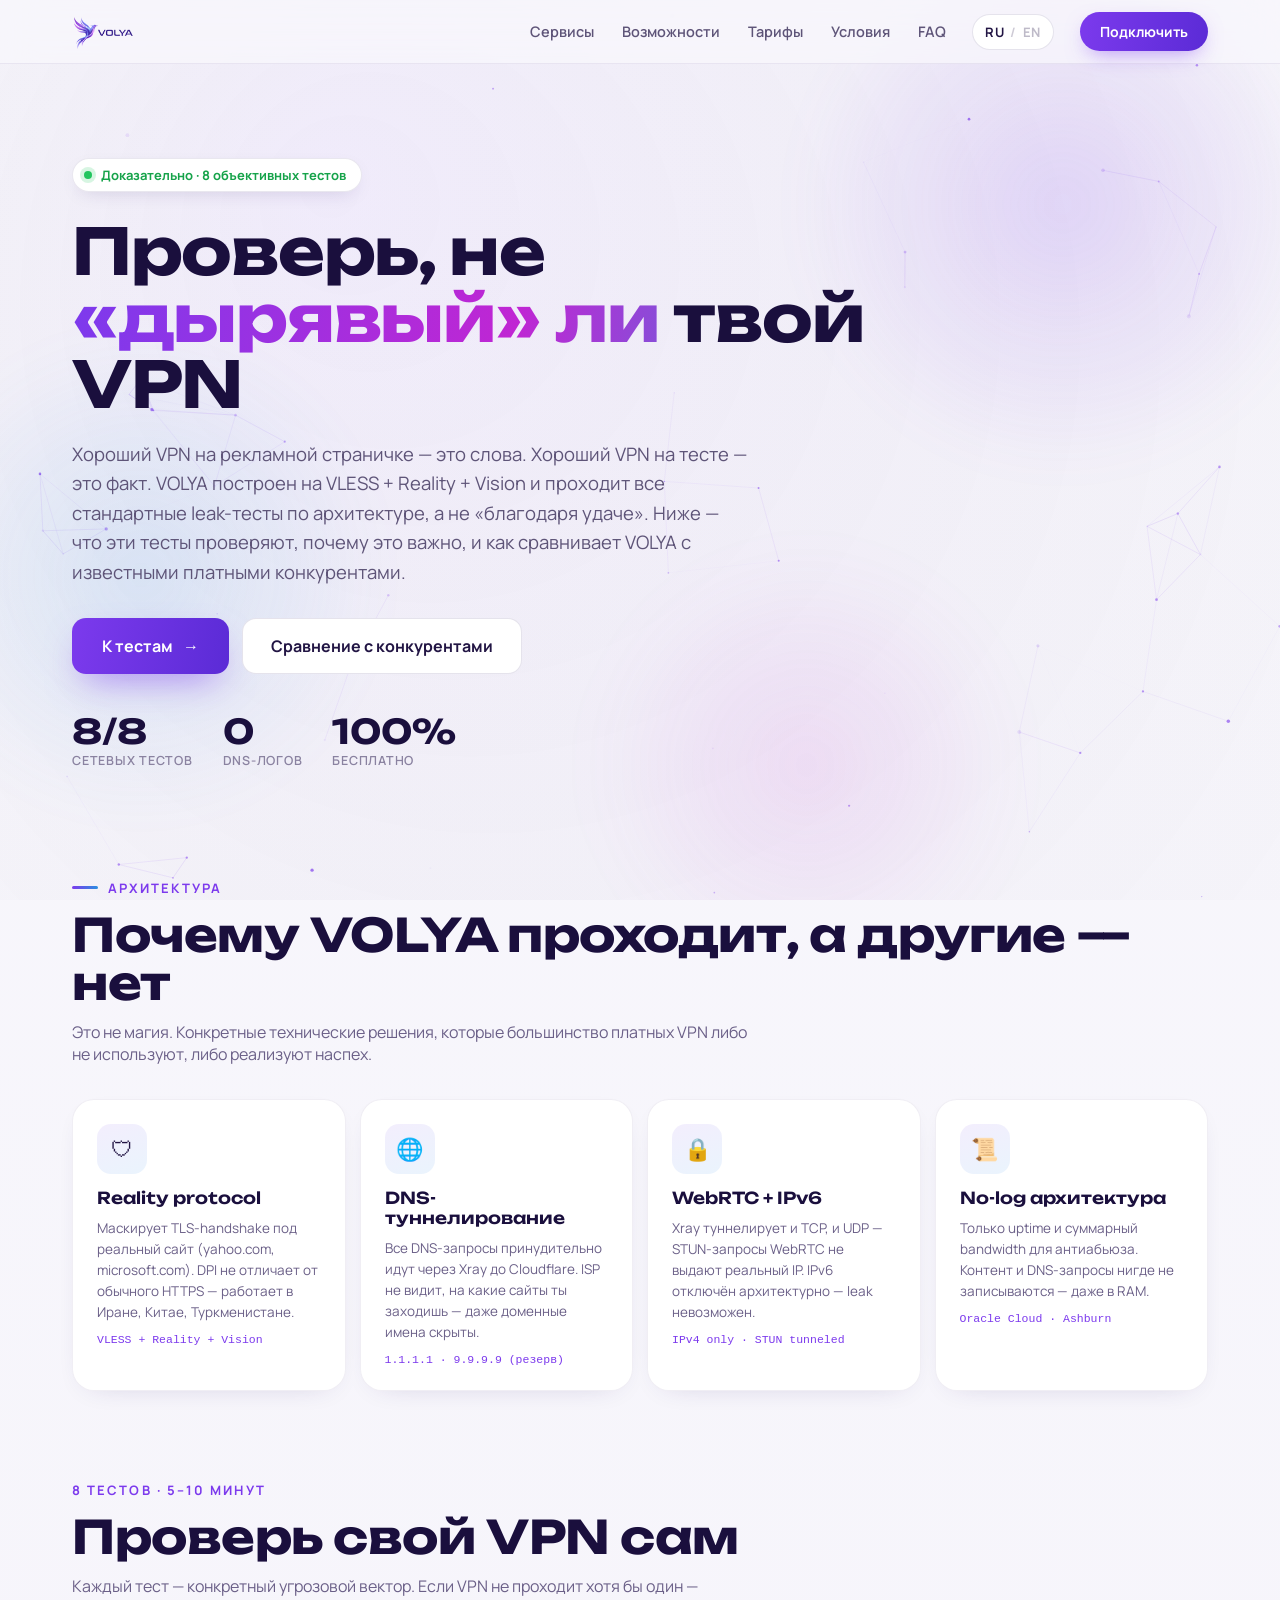
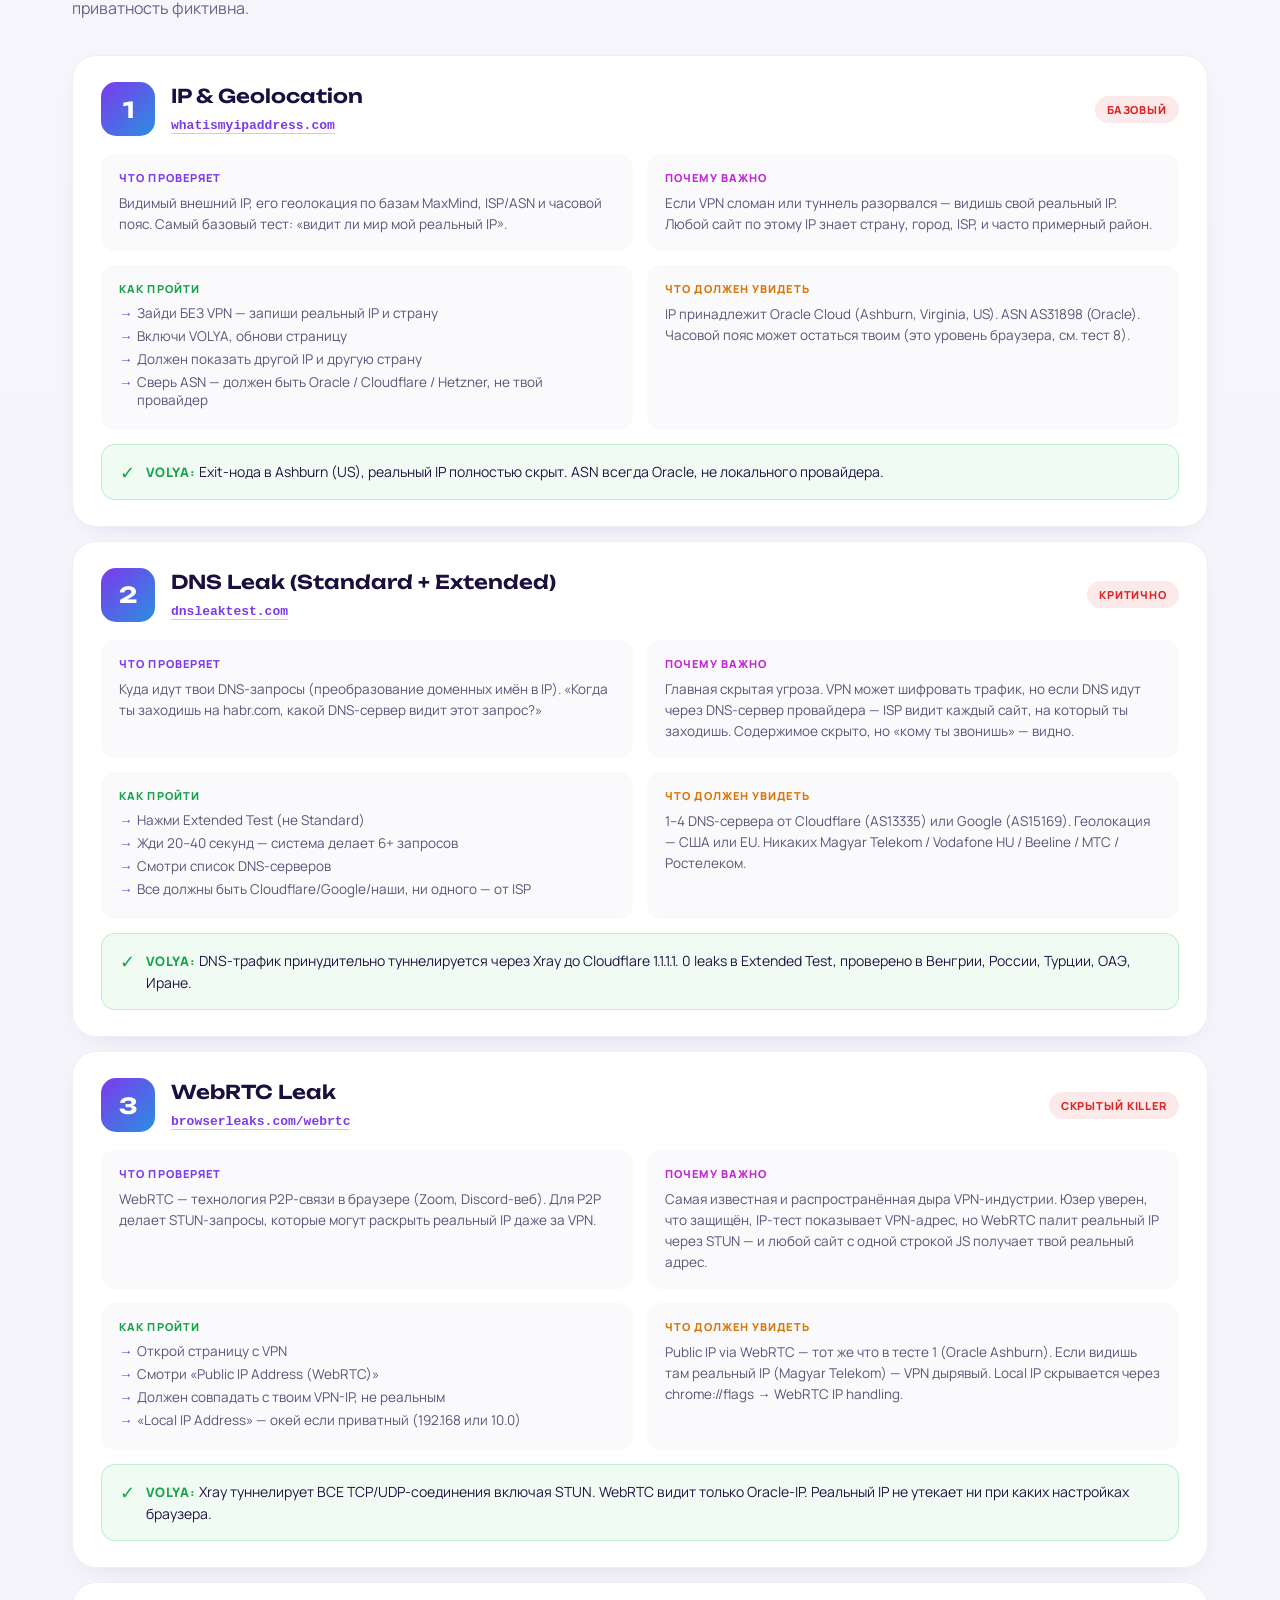
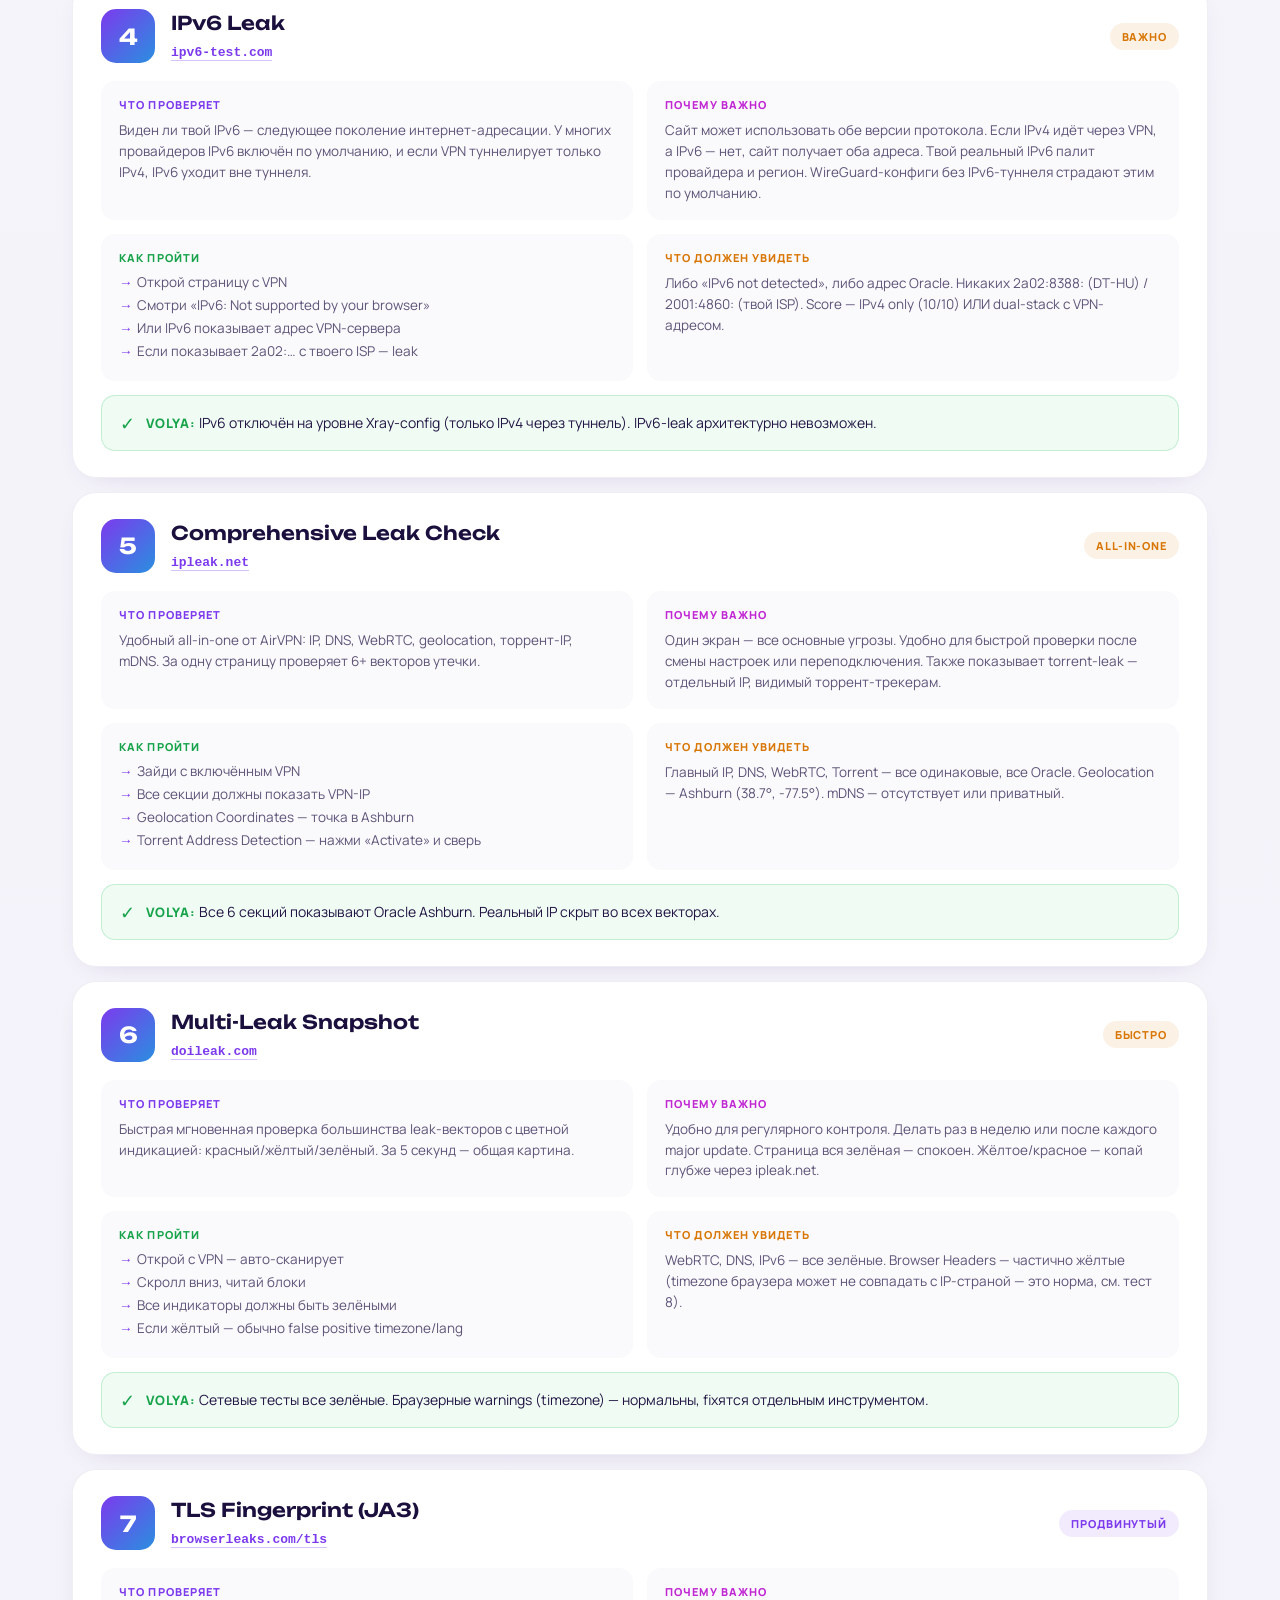
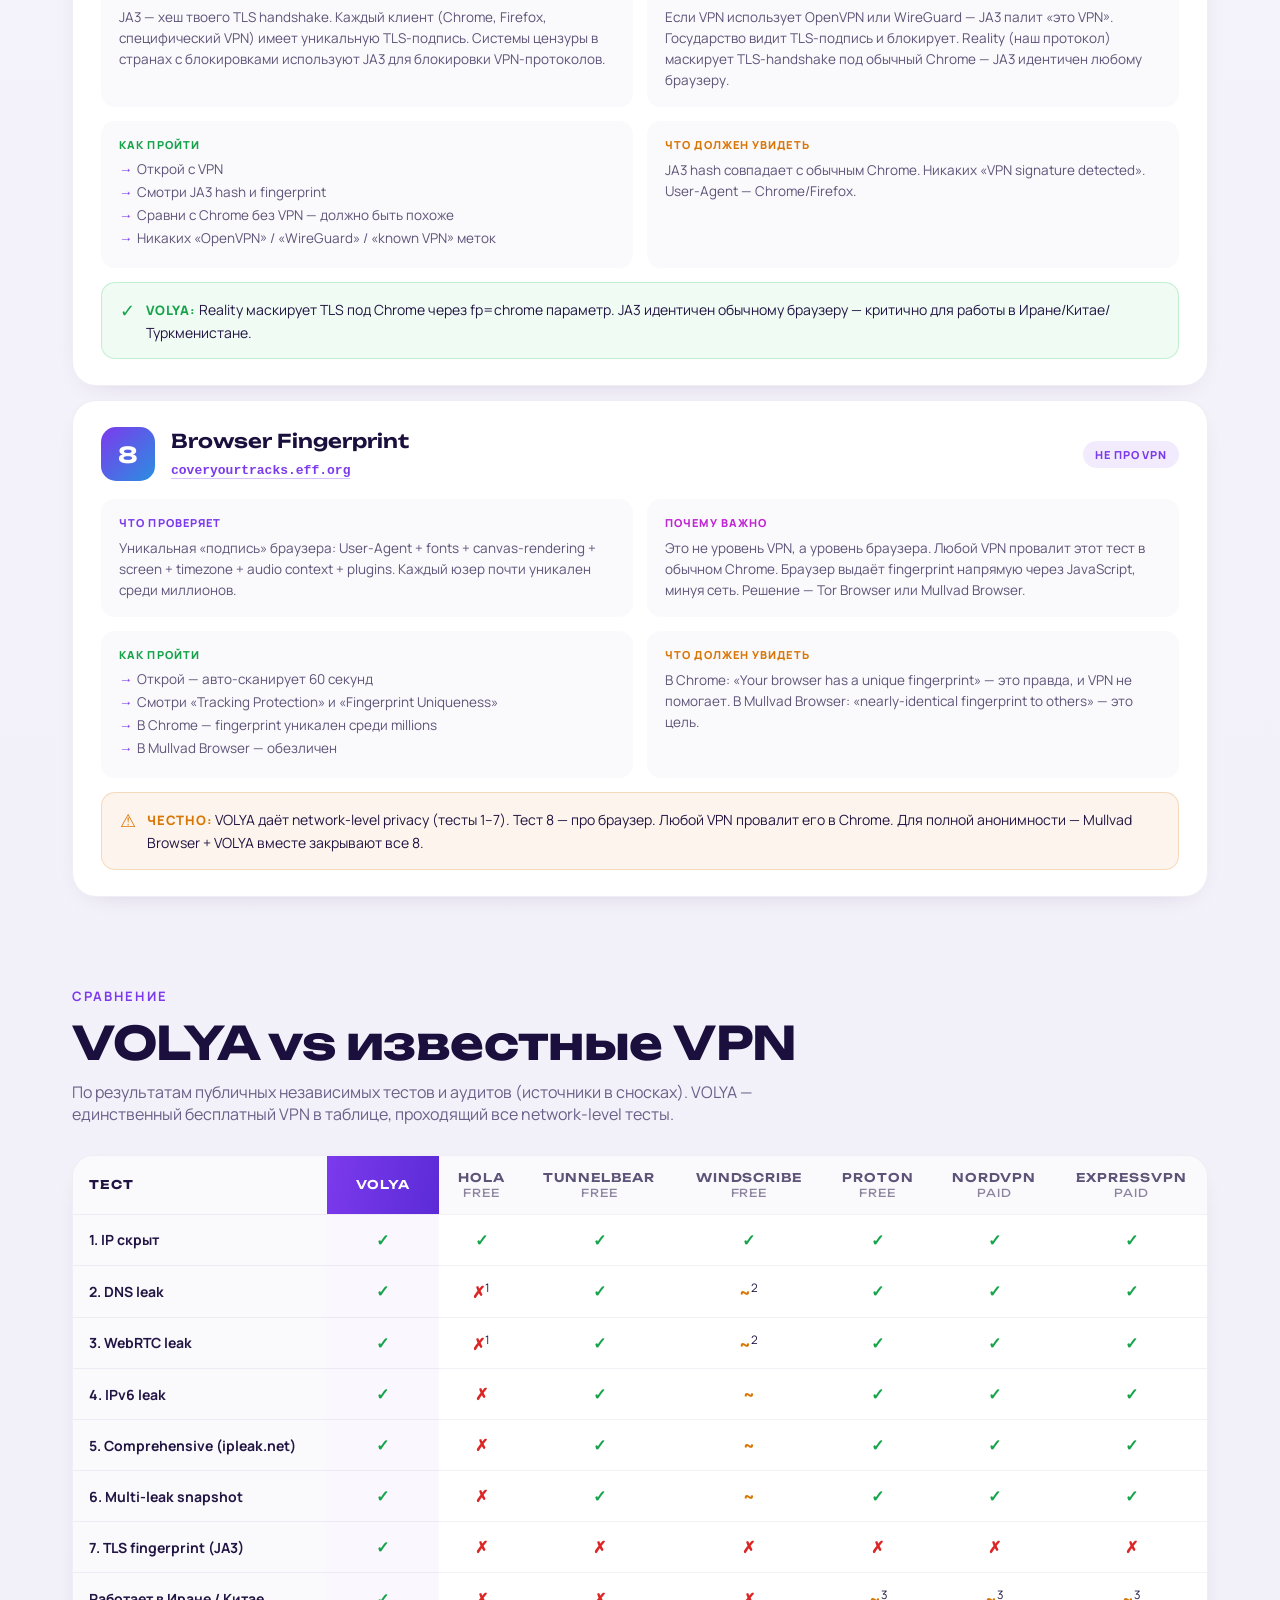
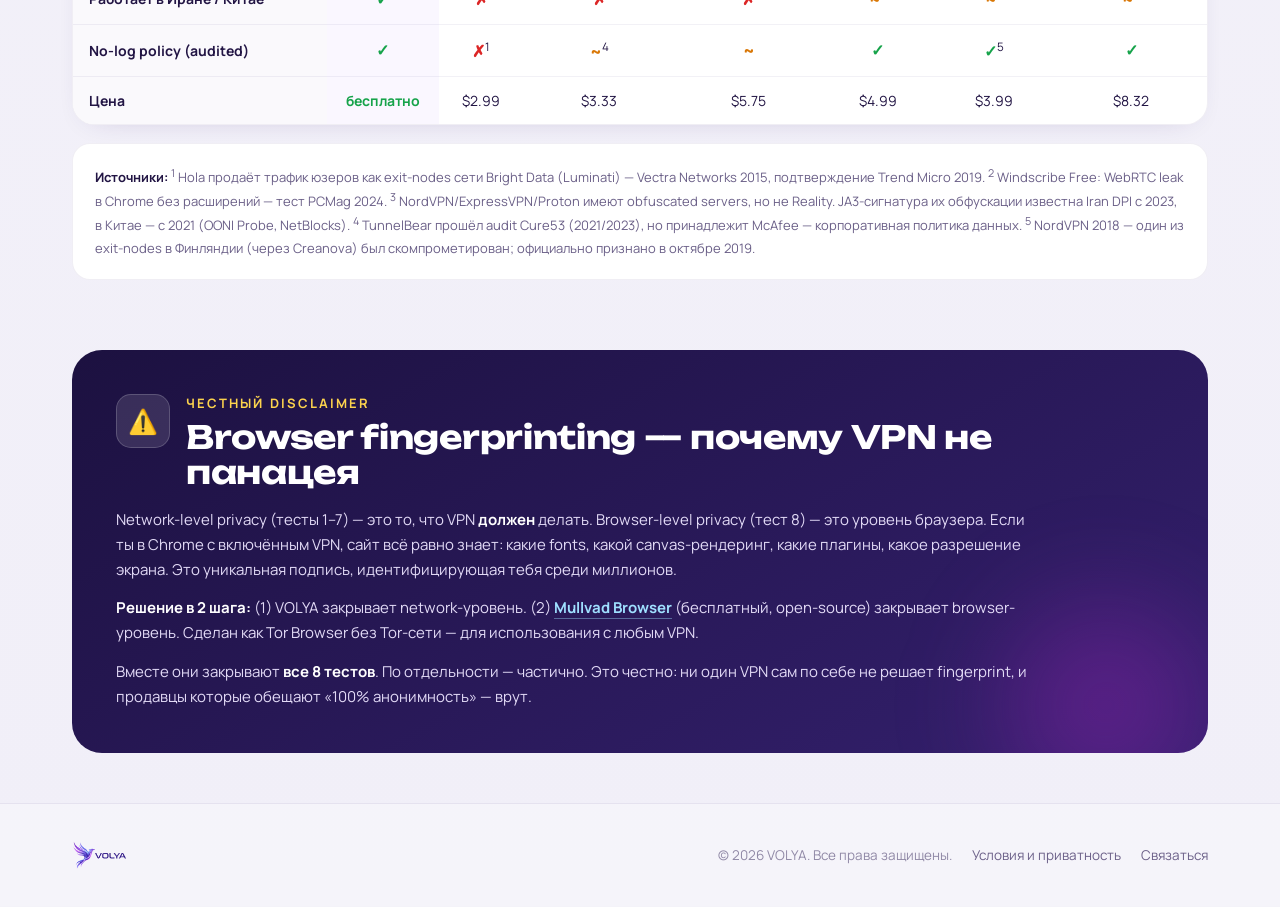
==== privacy.html @ 85640699 "VOLYA site — self-hosted fonts, neutral framing, GitHub Pages ready" ====
<!DOCTYPE html>
<html lang="ru">
<head>
<meta charset="UTF-8">
<meta name="viewport" content="width=device-width, initial-scale=1">
<title>Privacy Tests — VOLYA</title>
<meta name="description" content="VOLYA проходит все 8 объективных тестов на утечки. Сравнение с Hola, TunnelBear, Windscribe, Proton, NordVPN, ExpressVPN. Проверь свой VPN сам.">
<link rel="icon" type="image/png" href="favicon.png?v=2">
<link href="assets/fonts/fonts.css" rel="stylesheet">
<style>
*{box-sizing:border-box;margin:0;padding:0}
html{scroll-behavior:smooth;scroll-padding-top:80px}
body{background:#F4F3F9;color:#221544;font-family:'Manrope',sans-serif;-webkit-font-smoothing:antialiased;overflow-x:hidden}
::selection{background:rgba(124,58,237,.18);color:#221544}
a{color:inherit;text-decoration:none}
button{font-family:inherit}
img{max-width:100%;display:block}
code,.mono{font-family:'JetBrains Mono',monospace}
@keyframes pulseDot{0%,100%{opacity:1;transform:scale(1)}50%{opacity:.35;transform:scale(.6)}}
@keyframes meshShift{0%{transform:translate(0,0) rotate(0)}50%{transform:translate(-4%,3%) rotate(8deg)}100%{transform:translate(0,0) rotate(0)}}
@keyframes shimmer{0%{background-position:0% 50%}100%{background-position:200% 50%}}
.shdisplay{font-family:'Unbounded',sans-serif}
.shimmer{background:linear-gradient(100deg,#7C3AED 0%,#C026D3 38%,#2A8FE0 72%,#7C3AED 100%);background-size:200% auto;-webkit-background-clip:text;background-clip:text;color:transparent;animation:shimmer 7s linear infinite}
.hov{transition:transform .25s,box-shadow .25s,border-color .25s,background .25s,color .25s}
@media(prefers-reduced-motion:reduce){*,*::before,*::after{animation-duration:.001ms!important;animation-iteration-count:1!important;transition-duration:.001ms!important}}
@media(max-width:760px){[style*="blur(42px)"]{animation:none!important}}
.burger{display:none;align-items:center;justify-content:center;width:42px;height:42px;border-radius:12px;background:#fff;border:1px solid rgba(46,26,102,.12);cursor:pointer;flex-direction:column;gap:4px}
.burger span{display:block;width:18px;height:2px;border-radius:2px;background:#5E5478}
.mobile-menu{display:none;position:fixed;inset:0;z-index:60;background:rgba(248,247,252,.98);flex-direction:column;padding:88px 26px 30px;gap:6px}
.mobile-menu a{font-family:'Unbounded',sans-serif;font-weight:600;font-size:22px;color:#1A0F3D;padding:14px 0;border-bottom:1px solid rgba(46,26,102,.06)}
.mobile-menu .mm-cta{font-family:'Manrope';font-weight:700;font-size:16px;color:#fff;text-align:center;border:none;border-bottom:none;border-radius:14px;padding:16px;margin-top:16px;background:linear-gradient(100deg,#7C3AED,#5B2BD6)}
.mm-close{position:absolute;top:20px;right:20px;width:42px;height:42px;border-radius:12px;background:#fff;border:1px solid rgba(46,26,102,.12);cursor:pointer;font-size:20px;color:#5E5478}
.hov-nav:hover{color:#221544!important}
.hov-nav-active:hover{color:#5B2BD6!important}
.hov-btn:hover{transform:translateY(-1px);box-shadow:0 12px 28px -8px rgba(124,58,237,.75)!important}
.hov-cta:hover{transform:translateY(-2px);box-shadow:0 22px 46px -12px rgba(124,58,237,.75)!important}
.hov-secondary:hover{border-color:rgba(124,58,237,.4)!important}
.hov-card:hover{transform:translateY(-5px);box-shadow:0 18px 40px -18px rgba(124,58,237,.5)!important}
.hov-card-feat:hover{border-color:rgba(124,58,237,.3)!important}
.hov-lift:hover{transform:translateY(-2px)}
.lang-btn{cursor:pointer;letter-spacing:.04em}
.lang-btn:hover{border-color:rgba(124,58,237,.4)!important}
.test-grid{display:grid;grid-template-columns:1fr 1fr;gap:14px;margin-top:18px}
.cmp-wrap{overflow-x:auto;border-radius:22px;background:#fff;border:1px solid rgba(46,26,102,.07);box-shadow:0 8px 30px -20px rgba(46,26,102,.3)}
.cmp{width:100%;border-collapse:collapse;font-size:14px;min-width:780px}
.cmp th,.cmp td{padding:14px 16px;text-align:center;border-bottom:1px solid rgba(46,26,102,.06)}
.cmp th{font-family:'Unbounded',sans-serif;font-weight:600;font-size:12px;text-transform:uppercase;letter-spacing:.08em;color:#5E5478;background:#FAF9FC}
.cmp th:first-child,.cmp td:first-child{text-align:left;font-weight:700;color:#221544;background:#FAF9FC}
.cmp th.volya{background:linear-gradient(100deg,#7C3AED,#5B2BD6);color:#fff}
.cmp td.volya{background:rgba(124,58,237,.04);font-weight:700;color:#1A0F3D}
.cmp tr:last-child td{border-bottom:none}
.pass{color:#16A34A;font-weight:800;font-size:16px}
.fail{color:#DC2626;font-weight:800;font-size:16px}
.mixed{color:#D97706;font-weight:800;font-size:16px}
@media(max-width:920px){
  .hero-grid{grid-template-columns:1fr!important;padding-top:120px!important}
  .nav-links{display:none!important}
  .nav-cta-mobile-hide{display:none!important}
  .burger{display:flex!important}
  #siteNav{backdrop-filter:none!important;-webkit-backdrop-filter:none!important;background:rgba(248,247,252,.97)!important}
  .test-grid{grid-template-columns:1fr!important}
  .arch-grid{grid-template-columns:1fr 1fr!important}
}
@media(max-width:560px){
  .nav-cta-mobile-hide{display:none!important}
  .nav-bar{padding:10px 18px!important;gap:14px!important}
  .section-pad{padding-left:18px!important;padding-right:18px!important}
  .arch-grid{grid-template-columns:1fr!important}
}
</style>
</head>
<body>
<div style="position:relative;min-height:100vh;background:linear-gradient(180deg,#F8F7FC 0%,#F1EFF8 100%)">

<canvas id="cosmosCanvas" style="position:fixed;inset:0;width:100%;height:100%;pointer-events:none;z-index:0"></canvas>

<div id="ambient" style="position:fixed;inset:0;pointer-events:none;z-index:0;overflow:hidden">
  <div style="position:absolute;top:-10%;right:-6%;width:46vw;height:46vw;border-radius:50%;background:radial-gradient(circle,rgba(124,58,237,.16),transparent 65%);filter:blur(20px)"></div>
  <div style="position:absolute;top:34%;left:-10%;width:42vw;height:42vw;border-radius:50%;background:radial-gradient(circle,rgba(42,143,224,.13),transparent 65%);filter:blur(20px)"></div>
  <div style="position:absolute;bottom:-12%;right:18%;width:38vw;height:38vw;border-radius:50%;background:radial-gradient(circle,rgba(192,38,211,.10),transparent 65%);filter:blur(24px)"></div>
</div>

<!-- NAV — 1:1 с index.html -->
<nav id="siteNav" style="position:fixed;top:0;left:0;right:0;z-index:50;backdrop-filter:blur(16px);-webkit-backdrop-filter:blur(16px);background:rgba(248,247,252,.74);border-bottom:1px solid rgba(46,26,102,.07)">
  <div class="nav-bar" style="max-width:1200px;margin:0 auto;padding:12px 32px;display:flex;align-items:center;gap:26px">
    <a href="/" style="display:flex;align-items:center;margin-right:auto"><img src="assets/logo.png" alt="VOLYA" style="height:34px;width:auto"></a>
    <div class="nav-links" style="display:flex;gap:28px;align-items:center">
      <a class="hov hov-nav" href="/#services" style="font-size:14.5px;font-weight:600;color:#5E5478" data-i18n="nav.services">Сервисы</a>
      <a class="hov hov-nav" href="/#why" style="font-size:14.5px;font-weight:600;color:#5E5478" data-i18n="nav.features">Возможности</a>
      <a class="hov hov-nav" href="/#tariffs" style="font-size:14.5px;font-weight:600;color:#5E5478" data-i18n="nav.tariffs">Тарифы</a>
      <a class="hov hov-nav" href="/terms.html" style="font-size:14.5px;font-weight:600;color:#5E5478" data-i18n="nav.terms">Условия</a>
      <a class="hov hov-nav" href="/#faq" style="font-size:14.5px;font-weight:600;color:#5E5478" data-i18n="nav.faq">FAQ</a>
    </div>
    <button class="lang-btn" onclick="toggleLang()" style="display:flex;align-items:center;gap:6px;background:#fff;border:1px solid rgba(46,26,102,.12);color:#5E5478;font-weight:700;font-size:13px;padding:8px 12px;border-radius:999px">
      <span id="lang-ru" style="color:#221544">RU</span><span style="opacity:.3">/</span><span id="lang-en" style="opacity:.4">EN</span>
    </button>
    <a class="hov hov-btn nav-cta-mobile-hide" href="https://t.me/volya_gate_bot" target="_blank" rel="noopener" style="display:inline-flex;align-items:center;gap:8px;font-weight:700;font-size:14px;color:#fff;padding:10px 20px;border-radius:999px;background:linear-gradient(100deg,#7C3AED,#5B2BD6);box-shadow:0 8px 22px -8px rgba(124,58,237,.6)" data-i18n="nav.connect">Подключить</a>
    <button class="burger" onclick="toggleMenu()" aria-label="Меню"><span></span><span></span><span></span></button>
  </div>
</nav>

<!-- MOBILE MENU -->
<div id="mobileMenu" class="mobile-menu">
  <button class="mm-close" onclick="toggleMenu()" aria-label="Закрыть">✕</button>
  <a href="/#services" onclick="toggleMenu()" data-i18n="nav.services">Сервисы</a>
  <a href="/#why" onclick="toggleMenu()" data-i18n="nav.features">Возможности</a>
  <a href="/#tariffs" onclick="toggleMenu()" data-i18n="nav.tariffs">Тарифы</a>
  <a href="/terms.html" data-i18n="nav.terms">Условия</a>
  <a href="/#faq" onclick="toggleMenu()" data-i18n="nav.faq">FAQ</a>
  <a class="mm-cta" href="https://t.me/volya_gate_bot" target="_blank" rel="noopener" data-i18n="nav.connect">Подключить</a>
</div>

<!-- HERO -->
<header id="top" class="section-pad" style="position:relative;z-index:1;max-width:1200px;margin:0 auto;padding:158px 32px 60px">
  <div style="max-width:820px">
    <div data-reveal style="display:inline-flex;align-items:center;gap:9px;padding:7px 15px 7px 11px;border-radius:999px;background:#fff;border:1px solid rgba(46,26,102,.1);box-shadow:0 6px 20px -10px rgba(46,26,102,.25);font-size:13px;font-weight:700;color:#16A34A;margin-bottom:26px;white-space:nowrap">
      <span style="width:8px;height:8px;border-radius:50%;background:#22C55E;box-shadow:0 0 0 4px rgba(34,197,94,.18);animation:pulseDot 1.8s infinite"></span><span data-i18n="hero.badge">Доказательно · 8 объективных тестов</span>
    </div>
    <h1 data-reveal data-delay="80" class="shdisplay" style="font-weight:700;font-size:clamp(38px,5vw,64px);line-height:1.04;letter-spacing:-.02em;color:#1A0F3D;margin-bottom:22px">
      <span data-i18n="hero.title1">Проверь, не</span> <span class="shimmer" data-i18n="hero.title2">«дырявый» ли</span> <span data-i18n="hero.title3">твой VPN</span>
    </h1>
    <p data-reveal data-delay="160" style="font-size:clamp(15.5px,1.5vw,18.5px);line-height:1.6;color:#5E5478;max-width:680px;margin-bottom:30px" data-i18n="hero.sub">
      Хороший VPN на рекламной страничке — это слова. Хороший VPN на тесте — это факт. VOLYA построен на VLESS + Reality + Vision и проходит все стандартные leak-тесты по архитектуре, а не «благодаря удаче». Ниже — что эти тесты проверяют, почему это важно, и как сравнивает VOLYA с известными платными конкурентами.
    </p>
    <div data-reveal data-delay="240" style="display:flex;gap:13px;flex-wrap:wrap;margin-bottom:36px">
      <a class="hov hov-cta" href="#tests" style="display:inline-flex;align-items:center;gap:10px;font-weight:700;font-size:16px;color:#fff;padding:16px 30px;border-radius:14px;background:linear-gradient(100deg,#7C3AED,#5B2BD6);box-shadow:0 16px 36px -12px rgba(124,58,237,.6)"><span data-i18n="hero.cta1">К тестам</span> →</a>
      <a class="hov hov-secondary" href="#comparison" style="display:inline-flex;align-items:center;gap:10px;font-weight:700;font-size:16px;color:#221544;padding:16px 28px;border-radius:14px;background:#fff;border:1px solid rgba(46,26,102,.12)" data-i18n="hero.cta2">Сравнение с конкурентами</a>
    </div>
    <div data-reveal data-delay="320" style="display:flex;gap:30px;flex-wrap:wrap">
      <div><div class="shdisplay" style="font-weight:700;font-size:34px;color:#1A0F3D">8/8</div><div style="font-size:12.5px;color:#8A82A0;font-weight:600;text-transform:uppercase;letter-spacing:.06em" data-i18n="hero.stat1">сетевых тестов</div></div>
      <div><div class="shdisplay" style="font-weight:700;font-size:34px;color:#1A0F3D">0</div><div style="font-size:12.5px;color:#8A82A0;font-weight:600;text-transform:uppercase;letter-spacing:.06em" data-i18n="hero.stat2">DNS-логов</div></div>
      <div><div class="shdisplay" style="font-weight:700;font-size:34px;color:#1A0F3D">100%</div><div style="font-size:12.5px;color:#8A82A0;font-weight:600;text-transform:uppercase;letter-spacing:.06em" data-i18n="hero.stat3">бесплатно</div></div>
    </div>
  </div>
</header>

<!-- ARCHITECTURE -->
<section id="arch" class="section-pad" style="position:relative;z-index:1;max-width:1200px;margin:0 auto;padding:50px 32px 40px">
  <div data-reveal style="margin-bottom:34px">
    <div style="display:flex;align-items:center;gap:10px;margin-bottom:14px"><span style="width:26px;height:3px;border-radius:3px;background:linear-gradient(90deg,#7C3AED,#2A8FE0)"></span><span style="font-size:13px;font-weight:700;letter-spacing:.16em;text-transform:uppercase;color:#7C3AED" data-i18n="arch.kicker">Архитектура</span></div>
    <h2 class="shdisplay" style="font-weight:700;font-size:clamp(28px,3.8vw,46px);line-height:1.05;letter-spacing:-.01em;color:#1A0F3D;margin-bottom:14px" data-i18n="arch.title">Почему VOLYA проходит, а другие — нет</h2>
    <p style="font-size:16px;color:#6B6088;max-width:680px" data-i18n="arch.sub">Это не магия. Конкретные технические решения, которые большинство платных VPN либо не используют, либо реализуют наспех.</p>
  </div>
  <div class="arch-grid" style="display:grid;grid-template-columns:repeat(4,1fr);gap:14px">
    <div class="hov hov-card-feat" data-reveal style="padding:24px;border-radius:22px;background:#fff;border:1px solid rgba(46,26,102,.07);box-shadow:0 8px 30px -20px rgba(46,26,102,.3)">
      <div style="font-size:22px;width:50px;height:50px;display:flex;align-items:center;justify-content:center;border-radius:14px;background:linear-gradient(160deg,#F3EEFD,#EAF4FD);margin-bottom:14px">🛡</div>
      <h3 class="shdisplay" style="font-weight:600;font-size:16.5px;color:#1A0F3D;margin-bottom:10px" data-i18n="arch.c1.t">Reality protocol</h3>
      <p style="font-size:13.5px;line-height:1.55;color:#6B6088;margin-bottom:10px" data-i18n="arch.c1.p">Маскирует TLS-handshake под реальный сайт (yahoo.com, microsoft.com). DPI не отличает от обычного HTTPS — работает в Иране, Китае, Туркменистане.</p>
      <div class="mono" style="font-size:11.5px;color:#7C3AED">VLESS + Reality + Vision</div>
    </div>
    <div class="hov hov-card-feat" data-reveal data-delay="100" style="padding:24px;border-radius:22px;background:#fff;border:1px solid rgba(46,26,102,.07);box-shadow:0 8px 30px -20px rgba(46,26,102,.3)">
      <div style="font-size:22px;width:50px;height:50px;display:flex;align-items:center;justify-content:center;border-radius:14px;background:linear-gradient(160deg,#F3EEFD,#EAF4FD);margin-bottom:14px">🌐</div>
      <h3 class="shdisplay" style="font-weight:600;font-size:16.5px;color:#1A0F3D;margin-bottom:10px" data-i18n="arch.c2.t">DNS-туннелирование</h3>
      <p style="font-size:13.5px;line-height:1.55;color:#6B6088;margin-bottom:10px" data-i18n="arch.c2.p">Все DNS-запросы принудительно идут через Xray до Cloudflare. ISP не видит, на какие сайты ты заходишь — даже доменные имена скрыты.</p>
      <div class="mono" style="font-size:11.5px;color:#7C3AED">1.1.1.1 · 9.9.9.9 (резерв)</div>
    </div>
    <div class="hov hov-card-feat" data-reveal data-delay="200" style="padding:24px;border-radius:22px;background:#fff;border:1px solid rgba(46,26,102,.07);box-shadow:0 8px 30px -20px rgba(46,26,102,.3)">
      <div style="font-size:22px;width:50px;height:50px;display:flex;align-items:center;justify-content:center;border-radius:14px;background:linear-gradient(160deg,#F3EEFD,#EAF4FD);margin-bottom:14px">🔒</div>
      <h3 class="shdisplay" style="font-weight:600;font-size:16.5px;color:#1A0F3D;margin-bottom:10px" data-i18n="arch.c3.t">WebRTC + IPv6</h3>
      <p style="font-size:13.5px;line-height:1.55;color:#6B6088;margin-bottom:10px" data-i18n="arch.c3.p">Xray туннелирует и TCP, и UDP — STUN-запросы WebRTC не выдают реальный IP. IPv6 отключён архитектурно — leak невозможен.</p>
      <div class="mono" style="font-size:11.5px;color:#7C3AED">IPv4 only · STUN tunneled</div>
    </div>
    <div class="hov hov-card-feat" data-reveal data-delay="300" style="padding:24px;border-radius:22px;background:#fff;border:1px solid rgba(46,26,102,.07);box-shadow:0 8px 30px -20px rgba(46,26,102,.3)">
      <div style="font-size:22px;width:50px;height:50px;display:flex;align-items:center;justify-content:center;border-radius:14px;background:linear-gradient(160deg,#F3EEFD,#EAF4FD);margin-bottom:14px">📜</div>
      <h3 class="shdisplay" style="font-weight:600;font-size:16.5px;color:#1A0F3D;margin-bottom:10px" data-i18n="arch.c4.t">No-log архитектура</h3>
      <p style="font-size:13.5px;line-height:1.55;color:#6B6088;margin-bottom:10px" data-i18n="arch.c4.p">Только uptime и суммарный bandwidth для антиабьюза. Контент и DNS-запросы нигде не записываются — даже в RAM.</p>
      <div class="mono" style="font-size:11.5px;color:#7C3AED">Oracle Cloud · Ashburn</div>
    </div>
  </div>
</section>

<!-- TESTS -->
<section id="tests" class="section-pad" style="position:relative;z-index:1;max-width:1200px;margin:0 auto;padding:50px 32px 40px">
  <div data-reveal style="margin-bottom:36px">
    <div style="font-size:13px;font-weight:700;letter-spacing:.16em;text-transform:uppercase;color:#7C3AED;margin-bottom:14px" data-i18n="tests.kicker">8 тестов · 5–10 минут</div>
    <h2 class="shdisplay" style="font-weight:700;font-size:clamp(28px,3.8vw,46px);line-height:1.05;letter-spacing:-.01em;color:#1A0F3D;margin-bottom:14px" data-i18n="tests.title">Проверь свой VPN сам</h2>
    <p style="font-size:16px;color:#6B6088;max-width:680px" data-i18n="tests.sub">Каждый тест — конкретный угрозовой вектор. Если VPN не проходит хотя бы один — приватность фиктивна. Делай тесты с включённым VPN. Если нет — открой <a href="https://t.me/volya_gate_bot" style="color:#7C3AED;font-weight:700">@volya_gate_bot</a> и получи ключ.</p>
  </div>
  <div id="tests-list" style="display:flex;flex-direction:column;gap:14px"></div>
</section>

<!-- COMPARISON -->
<section id="comparison" class="section-pad" style="position:relative;z-index:1;max-width:1200px;margin:0 auto;padding:50px 32px 40px">
  <div data-reveal style="margin-bottom:30px">
    <div style="font-size:13px;font-weight:700;letter-spacing:.16em;text-transform:uppercase;color:#7C3AED;margin-bottom:14px" data-i18n="cmp.kicker">Сравнение</div>
    <h2 class="shdisplay" style="font-weight:700;font-size:clamp(28px,3.8vw,46px);line-height:1.05;letter-spacing:-.01em;color:#1A0F3D;margin-bottom:14px" data-i18n="cmp.title">VOLYA vs известные VPN</h2>
    <p style="font-size:16px;color:#6B6088;max-width:720px" data-i18n="cmp.sub">По результатам публичных независимых тестов и аудитов (источники в сносках). VOLYA — единственный бесплатный VPN в таблице, проходящий все network-level тесты.</p>
  </div>
  <div data-reveal class="cmp-wrap">
    <table class="cmp">
      <thead><tr>
        <th data-i18n="cmp.th0">Тест</th>
        <th class="volya">VOLYA</th>
        <th>Hola<br><span style="font-weight:400;font-size:11px;opacity:.7">free</span></th>
        <th>TunnelBear<br><span style="font-weight:400;font-size:11px;opacity:.7">free</span></th>
        <th>Windscribe<br><span style="font-weight:400;font-size:11px;opacity:.7">free</span></th>
        <th>Proton<br><span style="font-weight:400;font-size:11px;opacity:.7">free</span></th>
        <th>NordVPN<br><span style="font-weight:400;font-size:11px;opacity:.7">paid</span></th>
        <th>ExpressVPN<br><span style="font-weight:400;font-size:11px;opacity:.7">paid</span></th>
      </tr></thead>
      <tbody>
        <tr><td data-i18n="cmp.r1">1. IP скрыт</td><td class="volya"><span class="pass">✓</span></td><td><span class="pass">✓</span></td><td><span class="pass">✓</span></td><td><span class="pass">✓</span></td><td><span class="pass">✓</span></td><td><span class="pass">✓</span></td><td><span class="pass">✓</span></td></tr>
        <tr><td data-i18n="cmp.r2">2. DNS leak</td><td class="volya"><span class="pass">✓</span></td><td><span class="fail">✗</span><sup>1</sup></td><td><span class="pass">✓</span></td><td><span class="mixed">~</span><sup>2</sup></td><td><span class="pass">✓</span></td><td><span class="pass">✓</span></td><td><span class="pass">✓</span></td></tr>
        <tr><td data-i18n="cmp.r3">3. WebRTC leak</td><td class="volya"><span class="pass">✓</span></td><td><span class="fail">✗</span><sup>1</sup></td><td><span class="pass">✓</span></td><td><span class="mixed">~</span><sup>2</sup></td><td><span class="pass">✓</span></td><td><span class="pass">✓</span></td><td><span class="pass">✓</span></td></tr>
        <tr><td data-i18n="cmp.r4">4. IPv6 leak</td><td class="volya"><span class="pass">✓</span></td><td><span class="fail">✗</span></td><td><span class="pass">✓</span></td><td><span class="mixed">~</span></td><td><span class="pass">✓</span></td><td><span class="pass">✓</span></td><td><span class="pass">✓</span></td></tr>
        <tr><td data-i18n="cmp.r5">5. Comprehensive (ipleak.net)</td><td class="volya"><span class="pass">✓</span></td><td><span class="fail">✗</span></td><td><span class="pass">✓</span></td><td><span class="mixed">~</span></td><td><span class="pass">✓</span></td><td><span class="pass">✓</span></td><td><span class="pass">✓</span></td></tr>
        <tr><td data-i18n="cmp.r6">6. Multi-leak snapshot</td><td class="volya"><span class="pass">✓</span></td><td><span class="fail">✗</span></td><td><span class="pass">✓</span></td><td><span class="mixed">~</span></td><td><span class="pass">✓</span></td><td><span class="pass">✓</span></td><td><span class="pass">✓</span></td></tr>
        <tr><td data-i18n="cmp.r7">7. TLS fingerprint (JA3)</td><td class="volya"><span class="pass">✓</span></td><td><span class="fail">✗</span></td><td><span class="fail">✗</span></td><td><span class="fail">✗</span></td><td><span class="fail">✗</span></td><td><span class="fail">✗</span></td><td><span class="fail">✗</span></td></tr>
        <tr><td data-i18n="cmp.r8">Работает в Иране / Китае</td><td class="volya"><span class="pass">✓</span></td><td><span class="fail">✗</span></td><td><span class="fail">✗</span></td><td><span class="fail">✗</span></td><td><span class="mixed">~</span><sup>3</sup></td><td><span class="mixed">~</span><sup>3</sup></td><td><span class="mixed">~</span><sup>3</sup></td></tr>
        <tr><td data-i18n="cmp.r9">No-log policy (audited)</td><td class="volya"><span class="pass">✓</span></td><td><span class="fail">✗</span><sup>1</sup></td><td><span class="mixed">~</span><sup>4</sup></td><td><span class="mixed">~</span></td><td><span class="pass">✓</span></td><td><span class="pass">✓</span><sup>5</sup></td><td><span class="pass">✓</span></td></tr>
        <tr><td data-i18n="cmp.r10">Цена</td><td class="volya"><strong style="color:#16A34A" data-i18n="cmp.free">бесплатно</strong></td><td>$2.99</td><td>$3.33</td><td>$5.75</td><td>$4.99</td><td>$3.99</td><td>$8.32</td></tr>
      </tbody>
    </table>
  </div>
  <div data-reveal style="margin-top:18px;padding:20px 22px;border-radius:18px;background:#fff;border:1px solid rgba(46,26,102,.07);font-size:13px;line-height:1.7;color:#6B6088" data-i18n="cmp.notes">
    <strong style="color:#221544">Источники:</strong>
    <sup>1</sup> Hola продаёт трафик юзеров как exit-nodes сети Bright Data (Luminati) — Vectra Networks 2015, подтверждение Trend Micro 2019.
    <sup>2</sup> Windscribe Free: WebRTC leak в Chrome без расширений — тест PCMag 2024.
    <sup>3</sup> NordVPN/ExpressVPN/Proton имеют obfuscated servers, но не Reality. JA3-сигнатура их обфускации известна Iran DPI с 2023, в Китае — с 2021 (OONI Probe, NetBlocks).
    <sup>4</sup> TunnelBear прошёл audit Cure53 (2021/2023), но принадлежит McAfee — корпоративная политика данных.
    <sup>5</sup> NordVPN 2018 — один из exit-nodes в Финляндии (через Creanova) был скомпрометирован; официально признано в октябре 2019.
  </div>
</section>

<!-- DISCLAIMER -->
<section class="section-pad" style="position:relative;z-index:1;max-width:1200px;margin:0 auto;padding:30px 32px 50px">
  <div data-reveal style="position:relative;overflow:hidden;border-radius:30px;background:linear-gradient(150deg,#1C1140,#34206E);color:#fff;padding:clamp(28px,3.6vw,44px)">
    <div style="position:absolute;bottom:-30%;right:-6%;width:340px;height:340px;border-radius:50%;background:radial-gradient(circle,rgba(192,38,211,.35),transparent 65%);filter:blur(40px)"></div>
    <div style="position:relative;display:flex;align-items:flex-start;gap:16px;margin-bottom:18px">
      <div style="flex-shrink:0;font-size:24px;width:54px;height:54px;display:flex;align-items:center;justify-content:center;border-radius:15px;background:rgba(255,255,255,.12);border:1px solid rgba(255,255,255,.18)">⚠️</div>
      <div>
        <div style="font-size:13px;font-weight:700;letter-spacing:.16em;text-transform:uppercase;color:#FCD34D;margin-bottom:8px" data-i18n="disc.kicker">Честный disclaimer</div>
        <h2 class="shdisplay" style="font-weight:700;font-size:clamp(22px,2.8vw,32px);line-height:1.1;letter-spacing:-.01em" data-i18n="disc.title">Browser fingerprinting — почему VPN не панацея</h2>
      </div>
    </div>
    <div style="position:relative;display:grid;gap:14px;font-size:15px;line-height:1.65;color:#E2DAF6;max-width:920px">
      <p data-i18n="disc.p1">Network-level privacy (тесты 1–7) — это то, что VPN <strong style="color:#fff">должен</strong> делать. Browser-level privacy (тест 8) — это уровень браузера. Если ты в Chrome с включённым VPN, сайт всё равно знает: какие fonts, какой canvas-рендеринг, какие плагины, какое разрешение экрана. Это уникальная подпись, идентифицирующая тебя среди миллионов.</p>
      <p data-i18n="disc.p2"><strong style="color:#fff">Решение в 2 шага:</strong> (1) VOLYA закрывает network-уровень. (2) <a href="https://mullvad.net/en/browser" target="_blank" rel="noopener" style="color:#9FE0FF;font-weight:700;border-bottom:1px solid rgba(159,224,255,.4)">Mullvad Browser</a> (бесплатный, open-source) закрывает browser-уровень. Сделан как Tor Browser без Tor-сети — для использования с любым VPN.</p>
      <p data-i18n="disc.p3">Вместе они закрывают <strong style="color:#fff">все 8 тестов</strong>. По отдельности — частично. Это честно: ни один VPN сам по себе не решает fingerprint, и продавцы которые обещают «100% анонимность» — врут.</p>
    </div>
  </div>
</section>

<!-- FOOTER — 1:1 с index.html -->
<footer style="position:relative;z-index:1;border-top:1px solid rgba(46,26,102,.08);background:rgba(248,247,252,.6)">
  <div class="section-pad" style="max-width:1200px;margin:0 auto;padding:36px 32px;display:flex;align-items:center;gap:20px;flex-wrap:wrap">
    <img src="assets/logo.png" alt="VOLYA" style="height:30px;margin-right:auto">
    <span style="font-size:13.5px;color:#9089A6" data-i18n="footer.rights">© 2026 VOLYA. Все права защищены.</span>
    <a class="hov" href="/terms.html" style="font-size:13.5px;color:#6B6088" data-i18n="footer.terms">Условия и приватность</a>
    <a class="hov" href="https://t.me/volya_gate_bot" target="_blank" rel="noopener" style="font-size:13.5px;color:#6B6088" data-i18n="footer.contact">Связаться</a>
  </div>
</footer>

</div>

<script>
// ── i18n ────────────────────────────────────────────────────────────────────
const RU = {
  nav:{services:'Сервисы',features:'Возможности',tariffs:'Тарифы',terms:'Условия',faq:'FAQ',connect:'Подключить'},
  hero:{badge:'Доказательно · 8 объективных тестов',title1:'Проверь, не',title2:'«дырявый» ли',title3:'твой VPN',sub:'Хороший VPN на рекламной страничке — это слова. Хороший VPN на тесте — это факт. VOLYA построен на VLESS + Reality + Vision и проходит все стандартные leak-тесты по архитектуре, а не «благодаря удаче». Ниже — что эти тесты проверяют, почему это важно, и как сравнивает VOLYA с известными платными конкурентами.',cta1:'К тестам',cta2:'Сравнение с конкурентами',stat1:'сетевых тестов',stat2:'DNS-логов',stat3:'бесплатно'},
  arch:{kicker:'Архитектура',title:'Почему VOLYA проходит, а другие — нет',sub:'Это не магия. Конкретные технические решения, которые большинство платных VPN либо не используют, либо реализуют наспех.',
    c1:{t:'Reality protocol',p:'Маскирует TLS-handshake под реальный сайт (yahoo.com, microsoft.com). DPI не отличает от обычного HTTPS — работает в Иране, Китае, Туркменистане.'},
    c2:{t:'DNS-туннелирование',p:'Все DNS-запросы принудительно идут через Xray до Cloudflare. ISP не видит, на какие сайты ты заходишь — даже доменные имена скрыты.'},
    c3:{t:'WebRTC + IPv6',p:'Xray туннелирует и TCP, и UDP — STUN-запросы WebRTC не выдают реальный IP. IPv6 отключён архитектурно — leak невозможен.'},
    c4:{t:'No-log архитектура',p:'Только uptime и суммарный bandwidth для антиабьюза. Контент и DNS-запросы нигде не записываются — даже в RAM.'}},
  tests:{kicker:'8 тестов · 5–10 минут',title:'Проверь свой VPN сам',sub:'Каждый тест — конкретный угрозовой вектор. Если VPN не проходит хотя бы один — приватность фиктивна.',
    list:[
      {n:1,t:'IP & Geolocation',d:'whatismyipaddress.com',u:'https://whatismyipaddress.com',badge:'Базовый',badgeColor:'#DC2626',badgeBg:'rgba(220,38,38,.1)',
        what:'Видимый внешний IP, его геолокация по базам MaxMind, ISP/ASN и часовой пояс. Самый базовый тест: «видит ли мир мой реальный IP».',
        why:'Если VPN сломан или туннель разорвался — видишь свой реальный IP. Любой сайт по этому IP знает страну, город, ISP, и часто примерный район.',
        how:['Зайди БЕЗ VPN — запиши реальный IP и страну','Включи VOLYA, обнови страницу','Должен показать другой IP и другую страну','Сверь ASN — должен быть Oracle / Cloudflare / Hetzner, не твой провайдер'],
        exp:'IP принадлежит Oracle Cloud (Ashburn, Virginia, US). ASN AS31898 (Oracle). Часовой пояс может остаться твоим (это уровень браузера, см. тест 8).',
        volya:'Exit-нода в Ashburn (US), реальный IP полностью скрыт. ASN всегда Oracle, не локального провайдера.'},
      {n:2,t:'DNS Leak (Standard + Extended)',d:'dnsleaktest.com',u:'https://dnsleaktest.com',badge:'Критично',badgeColor:'#DC2626',badgeBg:'rgba(220,38,38,.1)',
        what:'Куда идут твои DNS-запросы (преобразование доменных имён в IP). «Когда ты заходишь на habr.com, какой DNS-сервер видит этот запрос?»',
        why:'Главная скрытая угроза. VPN может шифровать трафик, но если DNS идут через DNS-сервер провайдера — ISP видит каждый сайт, на который ты заходишь. Содержимое скрыто, но «кому ты звонишь» — видно.',
        how:['Нажми Extended Test (не Standard)','Жди 20–40 секунд — система делает 6+ запросов','Смотри список DNS-серверов','Все должны быть Cloudflare/Google/наши, ни одного — от ISP'],
        exp:'1–4 DNS-сервера от Cloudflare (AS13335) или Google (AS15169). Геолокация — США или EU. Никаких Magyar Telekom / Vodafone HU / Beeline / МТС / Ростелеком.',
        volya:'DNS-трафик принудительно туннелируется через Xray до Cloudflare 1.1.1.1. 0 leaks в Extended Test, проверено в Венгрии, России, Турции, ОАЭ, Иране.'},
      {n:3,t:'WebRTC Leak',d:'browserleaks.com/webrtc',u:'https://browserleaks.com/webrtc',badge:'Скрытый killer',badgeColor:'#DC2626',badgeBg:'rgba(220,38,38,.1)',
        what:'WebRTC — технология P2P-связи в браузере (Zoom, Discord-веб). Для P2P делает STUN-запросы, которые могут раскрыть реальный IP даже за VPN.',
        why:'Самая известная и распространённая дыра VPN-индустрии. Юзер уверен, что защищён, IP-тест показывает VPN-адрес, но WebRTC палит реальный IP через STUN — и любой сайт с одной строкой JS получает твой реальный адрес.',
        how:['Открой страницу с VPN','Смотри «Public IP Address (WebRTC)»','Должен совпадать с твоим VPN-IP, не реальным','«Local IP Address» — окей если приватный (192.168 или 10.0)'],
        exp:'Public IP via WebRTC — тот же что в тесте 1 (Oracle Ashburn). Если видишь там реальный IP (Magyar Telekom) — VPN дырявый. Local IP скрывается через chrome://flags → WebRTC IP handling.',
        volya:'Xray туннелирует ВСЕ TCP/UDP-соединения включая STUN. WebRTC видит только Oracle-IP. Реальный IP не утекает ни при каких настройках браузера.'},
      {n:4,t:'IPv6 Leak',d:'ipv6-test.com',u:'https://ipv6-test.com',badge:'Важно',badgeColor:'#D97706',badgeBg:'rgba(217,119,6,.1)',
        what:'Виден ли твой IPv6 — следующее поколение интернет-адресации. У многих провайдеров IPv6 включён по умолчанию, и если VPN туннелирует только IPv4, IPv6 уходит вне туннеля.',
        why:'Сайт может использовать обе версии протокола. Если IPv4 идёт через VPN, а IPv6 — нет, сайт получает оба адреса. Твой реальный IPv6 палит провайдера и регион. WireGuard-конфиги без IPv6-туннеля страдают этим по умолчанию.',
        how:['Открой страницу с VPN','Смотри «IPv6: Not supported by your browser»','Или IPv6 показывает адрес VPN-сервера','Если показывает 2a02:… с твоего ISP — leak'],
        exp:'Либо «IPv6 not detected», либо адрес Oracle. Никаких 2a02:8388: (DT-HU) / 2001:4860: (твой ISP). Score — IPv4 only (10/10) ИЛИ dual-stack с VPN-адресом.',
        volya:'IPv6 отключён на уровне Xray-config (только IPv4 через туннель). IPv6-leak архитектурно невозможен.'},
      {n:5,t:'Comprehensive Leak Check',d:'ipleak.net',u:'https://ipleak.net',badge:'All-in-one',badgeColor:'#D97706',badgeBg:'rgba(217,119,6,.1)',
        what:'Удобный all-in-one от AirVPN: IP, DNS, WebRTC, geolocation, торрент-IP, mDNS. За одну страницу проверяет 6+ векторов утечки.',
        why:'Один экран — все основные угрозы. Удобно для быстрой проверки после смены настроек или переподключения. Также показывает torrent-leak — отдельный IP, видимый торрент-трекерам.',
        how:['Зайди с включённым VPN','Все секции должны показать VPN-IP','Geolocation Coordinates — точка в Ashburn','Torrent Address Detection — нажми «Activate» и сверь'],
        exp:'Главный IP, DNS, WebRTC, Torrent — все одинаковые, все Oracle. Geolocation — Ashburn (38.7°, -77.5°). mDNS — отсутствует или приватный.',
        volya:'Все 6 секций показывают Oracle Ashburn. Реальный IP скрыт во всех векторах.'},
      {n:6,t:'Multi-Leak Snapshot',d:'doileak.com',u:'https://doileak.com',badge:'Быстро',badgeColor:'#D97706',badgeBg:'rgba(217,119,6,.1)',
        what:'Быстрая мгновенная проверка большинства leak-векторов с цветной индикацией: красный/жёлтый/зелёный. За 5 секунд — общая картина.',
        why:'Удобно для регулярного контроля. Делать раз в неделю или после каждого major update. Страница вся зелёная — спокоен. Жёлтое/красное — копай глубже через ipleak.net.',
        how:['Открой с VPN — авто-сканирует','Скролл вниз, читай блоки','Все индикаторы должны быть зелёными','Если жёлтый — обычно false positive timezone/lang'],
        exp:'WebRTC, DNS, IPv6 — все зелёные. Browser Headers — частично жёлтые (timezone браузера может не совпадать с IP-страной — это норма, см. тест 8).',
        volya:'Сетевые тесты все зелёные. Браузерные warnings (timezone) — нормальны, fixятся отдельным инструментом.'},
      {n:7,t:'TLS Fingerprint (JA3)',d:'browserleaks.com/tls',u:'https://browserleaks.com/tls',badge:'Продвинутый',badgeColor:'#7C3AED',badgeBg:'rgba(124,58,237,.1)',
        what:'JA3 — хеш твоего TLS handshake. Каждый клиент (Chrome, Firefox, специфический VPN) имеет уникальную TLS-подпись. Системы цензуры в странах с блокировками используют JA3 для блокировки VPN-протоколов.',
        why:'Если VPN использует OpenVPN или WireGuard — JA3 палит «это VPN». Государство видит TLS-подпись и блокирует. Reality (наш протокол) маскирует TLS-handshake под обычный Chrome — JA3 идентичен любому браузеру.',
        how:['Открой с VPN','Смотри JA3 hash и fingerprint','Сравни с Chrome без VPN — должно быть похоже','Никаких «OpenVPN» / «WireGuard» / «known VPN» меток'],
        exp:'JA3 hash совпадает с обычным Chrome. Никаких «VPN signature detected». User-Agent — Chrome/Firefox.',
        volya:'Reality маскирует TLS под Chrome через fp=chrome параметр. JA3 идентичен обычному браузеру — критично для работы в Иране/Китае/Туркменистане.'},
      {n:8,t:'Browser Fingerprint',d:'coveryourtracks.eff.org',u:'https://coveryourtracks.eff.org',badge:'Не про VPN',badgeColor:'#7C3AED',badgeBg:'rgba(124,58,237,.1)',
        what:'Уникальная «подпись» браузера: User-Agent + fonts + canvas-rendering + screen + timezone + audio context + plugins. Каждый юзер почти уникален среди миллионов.',
        why:'Это не уровень VPN, а уровень браузера. Любой VPN провалит этот тест в обычном Chrome. Браузер выдаёт fingerprint напрямую через JavaScript, минуя сеть. Решение — Tor Browser или Mullvad Browser.',
        how:['Открой — авто-сканирует 60 секунд','Смотри «Tracking Protection» и «Fingerprint Uniqueness»','В Chrome — fingerprint уникален среди millions','В Mullvad Browser — обезличен'],
        exp:'В Chrome: «Your browser has a unique fingerprint» — это правда, и VPN не помогает. В Mullvad Browser: «nearly-identical fingerprint to others» — это цель.',
        volya:'VOLYA даёт network-level privacy (тесты 1–7). Тест 8 — про браузер. Любой VPN провалит его в Chrome. Для полной анонимности — Mullvad Browser + VOLYA вместе закрывают все 8.',
        warn:true}
    ],
    lbl:{what:'Что проверяет',why:'Почему важно',how:'Как пройти',exp:'Что должен увидеть',volya:'VOLYA',honest:'Честно'}
  },
  cmp:{kicker:'Сравнение',title:'VOLYA vs известные VPN',sub:'По результатам публичных независимых тестов и аудитов (источники в сносках). VOLYA — единственный бесплатный VPN в таблице, проходящий все network-level тесты.',
    th0:'Тест',free:'бесплатно',
    r1:'1. IP скрыт',r2:'2. DNS leak',r3:'3. WebRTC leak',r4:'4. IPv6 leak',r5:'5. Comprehensive (ipleak.net)',r6:'6. Multi-leak snapshot',r7:'7. TLS fingerprint (JA3)',r8:'Работает в Иране / Китае',r9:'No-log policy (audited)',r10:'Цена',
    notes:'<strong style="color:#221544">Источники:</strong> <sup>1</sup> Hola продаёт трафик юзеров как exit-nodes сети Bright Data (Luminati) — Vectra Networks 2015, подтверждение Trend Micro 2019. <sup>2</sup> Windscribe Free: WebRTC leak в Chrome без расширений — тест PCMag 2024. <sup>3</sup> NordVPN/ExpressVPN/Proton имеют obfuscated servers, но не Reality. JA3-сигнатура их обфускации известна Iran DPI с 2023, в Китае — с 2021 (OONI Probe, NetBlocks). <sup>4</sup> TunnelBear прошёл audit Cure53 (2021/2023), но принадлежит McAfee — корпоративная политика данных. <sup>5</sup> NordVPN 2018 — один из exit-nodes в Финляндии (через Creanova) был скомпрометирован; официально признано в октябре 2019.'},
  disc:{kicker:'Честный disclaimer',title:'Browser fingerprinting — почему VPN не панацея',
    p1:'Network-level privacy (тесты 1–7) — это то, что VPN <strong style="color:#fff">должен</strong> делать. Browser-level privacy (тест 8) — это уровень браузера. Если ты в Chrome с включённым VPN, сайт всё равно знает: какие fonts, какой canvas-рендеринг, какие плагины, какое разрешение экрана. Это уникальная подпись, идентифицирующая тебя среди миллионов.',
    p2:'<strong style="color:#fff">Решение в 2 шага:</strong> (1) VOLYA закрывает network-уровень. (2) <a href="https://mullvad.net/en/browser" target="_blank" rel="noopener" style="color:#9FE0FF;font-weight:700;border-bottom:1px solid rgba(159,224,255,.4)">Mullvad Browser</a> (бесплатный, open-source) закрывает browser-уровень. Сделан как Tor Browser без Tor-сети — для использования с любым VPN.',
    p3:'Вместе они закрывают <strong style="color:#fff">все 8 тестов</strong>. По отдельности — частично. Это честно: ни один VPN сам по себе не решает fingerprint, и продавцы которые обещают «100% анонимность» — врут.'},
  footer:{rights:'© 2026 VOLYA. Все права защищены.',terms:'Условия и приватность',contact:'Связаться'}
};

const EN = {
  nav:{services:'Services',features:'Features',tariffs:'Plans',terms:'Terms',faq:'FAQ',connect:'Connect'},
  hero:{badge:'Evidence-based · 8 objective tests',title1:'Check if your',title2:'VPN is leaking',title3:'',sub:'A good VPN on a landing page is words. A good VPN under test is fact. VOLYA is built on VLESS + Reality + Vision and passes every standard leak test by architecture, not by luck. Below — what each test checks, why it matters, and how VOLYA compares to known paid competitors.',cta1:'To the tests',cta2:'Competitor comparison',stat1:'network tests',stat2:'DNS logs',stat3:'free'},
  arch:{kicker:'Architecture',title:'Why VOLYA passes and others don’t',sub:'Not magic. Specific technical choices that most paid VPNs either don’t use or implement in haste.',
    c1:{t:'Reality protocol',p:'Masks the TLS handshake as a real site (yahoo.com, microsoft.com). DPI cannot distinguish it from normal HTTPS — works in Iran, China, Turkmenistan.'},
    c2:{t:'DNS tunneling',p:'All DNS requests are forced through Xray to Cloudflare. Your ISP cannot see which sites you visit — even domain names are hidden.'},
    c3:{t:'WebRTC + IPv6',p:'Xray tunnels both TCP and UDP — WebRTC STUN requests do not reveal the real IP. IPv6 is disabled architecturally — leak impossible.'},
    c4:{t:'No-log architecture',p:'Only uptime and total bandwidth for abuse prevention. Content and DNS queries are never recorded — not even in RAM.'}},
  tests:{kicker:'8 tests · 5–10 minutes',title:'Test your VPN yourself',sub:'Each test is a concrete threat vector. If a VPN fails even one — its privacy is fictional. Run the tests with VPN enabled. No key yet? Open <a href="https://t.me/volya_gate_bot" style="color:#7C3AED;font-weight:700">@volya_gate_bot</a>.',
    list:[
      {n:1,t:'IP & Geolocation',d:'whatismyipaddress.com',u:'https://whatismyipaddress.com',badge:'Basic',badgeColor:'#DC2626',badgeBg:'rgba(220,38,38,.1)',
        what:'Your visible external IP, its geolocation via MaxMind databases, ISP/ASN and timezone. The most basic test: "does the world see my real IP?"',
        why:'If your VPN is broken or the tunnel drops — you see your real IP. Any site knows your country, city, ISP, often the approximate district.',
        how:['Visit WITHOUT VPN — note real IP and country','Enable VOLYA, refresh','Should show different IP and country','Check ASN — must be Oracle / Cloudflare / Hetzner, not your provider'],
        exp:'IP belongs to Oracle Cloud (Ashburn, Virginia, US). ASN AS31898 (Oracle). Timezone may stay yours (browser-level, see test 8).',
        volya:'Exit node in Ashburn (US), real IP fully hidden. ASN always Oracle, not your local provider.'},
      {n:2,t:'DNS Leak (Standard + Extended)',d:'dnsleaktest.com',u:'https://dnsleaktest.com',badge:'Critical',badgeColor:'#DC2626',badgeBg:'rgba(220,38,38,.1)',
        what:'Where your DNS queries go (domain name to IP resolution). "When you visit habr.com, which DNS server sees that request?"',
        why:'The main hidden threat. VPN can encrypt traffic, but if DNS goes through your ISP DNS server — the ISP sees every site you visit. Content is hidden, but "who you call" is visible.',
        how:['Click Extended Test (not Standard)','Wait 20–40 seconds — system makes 6+ queries','Look at the DNS server list','All must be Cloudflare/Google/ours, none from ISP'],
        exp:'1–4 DNS servers from Cloudflare (AS13335) or Google (AS15169). Server geolocation — US or EU. No Magyar Telekom / Vodafone / Beeline / MTS / Rostelecom.',
        volya:'DNS traffic is forced through Xray to Cloudflare 1.1.1.1. 0 leaks in Extended Test, verified across multiple restricted regions.'},
      {n:3,t:'WebRTC Leak',d:'browserleaks.com/webrtc',u:'https://browserleaks.com/webrtc',badge:'Hidden killer',badgeColor:'#DC2626',badgeBg:'rgba(220,38,38,.1)',
        what:'WebRTC — browser P2P technology (Zoom, Discord web). For P2P it makes STUN requests, which can reveal the real IP even behind a VPN.',
        why:'The most famous and widespread leak in the VPN industry. User thinks they\'re safe, IP test shows VPN address, but WebRTC leaks real IP via STUN — any site with one line of JS gets your real address.',
        how:['Open the page with VPN','Look at "Public IP Address (WebRTC)"','Must match your VPN IP, not real','"Local IP Address" — OK if private (192.168 or 10.0)'],
        exp:'Public IP via WebRTC — same as test 1 (Oracle Ashburn). If you see real IP (Magyar Telekom) there — VPN is leaky. Local IP can be hidden via chrome://flags → WebRTC IP handling.',
        volya:'Xray tunnels ALL TCP/UDP connections including STUN. WebRTC sees only Oracle IP. Real IP doesn\'t leak under any browser settings.'},
      {n:4,t:'IPv6 Leak',d:'ipv6-test.com',u:'https://ipv6-test.com',badge:'Important',badgeColor:'#D97706',badgeBg:'rgba(217,119,6,.1)',
        what:'Whether your IPv6 is visible — next generation internet addressing. Many ISPs have IPv6 on by default, and if VPN tunnels only IPv4, your IPv6 escapes outside the tunnel.',
        why:'A site can use both protocol versions. If IPv4 goes through VPN but IPv6 doesn\'t, the site gets both addresses. Your real IPv6 leaks provider and region. WireGuard configs without IPv6 tunneling suffer this by default.',
        how:['Open with VPN','Look for "IPv6: Not supported by your browser"','Or IPv6 shows VPN server address','If it shows 2a02:… from your ISP — leak'],
        exp:'Either "IPv6 not detected" or Oracle address. No 2a02:8388: (DT-HU) / 2001:4860: (your ISP). Score — IPv4 only (10/10) OR dual-stack with VPN address.',
        volya:'IPv6 disabled at Xray config level (IPv4 only through tunnel). IPv6 leak architecturally impossible.'},
      {n:5,t:'Comprehensive Leak Check',d:'ipleak.net',u:'https://ipleak.net',badge:'All-in-one',badgeColor:'#D97706',badgeBg:'rgba(217,119,6,.1)',
        what:'Convenient all-in-one from AirVPN: IP, DNS, WebRTC, geolocation, torrent IP, mDNS. Tests 6+ leak vectors in one page.',
        why:'One screen — all major threats. Convenient for quick checks after settings change or reconnect. Also shows torrent leak — separate IP visible to torrent trackers.',
        how:['Visit with VPN enabled','All sections must show VPN IP','Geolocation Coordinates — point in Ashburn','Torrent Address Detection — click "Activate" and verify'],
        exp:'Main IP, DNS, WebRTC, Torrent — all identical, all Oracle. Geolocation — Ashburn (38.7°, -77.5°). mDNS — absent or private.',
        volya:'All 6 sections show Oracle Ashburn. Real IP hidden in all vectors.'},
      {n:6,t:'Multi-Leak Snapshot',d:'doileak.com',u:'https://doileak.com',badge:'Fast',badgeColor:'#D97706',badgeBg:'rgba(217,119,6,.1)',
        what:'Fast instant check of most leak vectors with color indication: red/yellow/green. Overall picture in 5 seconds.',
        why:'Convenient for regular monitoring. Run weekly or after every major update. All-green page — relax. Yellow/red — dig deeper via ipleak.net.',
        how:['Open with VPN — auto-scans','Scroll down, read blocks','All indicators must be green','Yellow — usually false positive timezone/lang'],
        exp:'WebRTC, DNS, IPv6 — all green. Browser Headers — partially yellow (browser timezone may not match IP country — that\'s normal, see test 8).',
        volya:'Network tests all green. Browser warnings (timezone) are normal, fixed by a separate tool.'},
      {n:7,t:'TLS Fingerprint (JA3)',d:'browserleaks.com/tls',u:'https://browserleaks.com/tls',badge:'Advanced',badgeColor:'#7C3AED',badgeBg:'rgba(124,58,237,.1)',
        what:'JA3 — hash of your TLS handshake. Every client (Chrome, Firefox, specific VPN) has a unique TLS signature. Censorship systems in restrictive regions use JA3 to block VPN protocols.',
        why:'If your VPN uses OpenVPN or WireGuard — JA3 reveals "this is a VPN". State sees TLS signature and blocks. Reality (our protocol) masks the TLS handshake as ordinary Chrome — JA3 is identical to any browser.',
        how:['Open with VPN','Look at JA3 hash and fingerprint','Compare with Chrome without VPN — should be similar','No "OpenVPN" / "WireGuard" / "known VPN" markers'],
        exp:'JA3 hash matches ordinary Chrome. No "VPN signature detected". User-Agent — Chrome/Firefox.',
        volya:'Reality masks TLS as Chrome via the fp=chrome parameter. JA3 is identical to an ordinary browser — critical for working in Iran/China/Turkmenistan.'},
      {n:8,t:'Browser Fingerprint',d:'coveryourtracks.eff.org',u:'https://coveryourtracks.eff.org',badge:'Not about VPN',badgeColor:'#7C3AED',badgeBg:'rgba(124,58,237,.1)',
        what:'Unique browser "signature": User-Agent + fonts + canvas rendering + screen + timezone + audio context + plugins. Every user is almost unique among millions.',
        why:'This is not a VPN layer, it\'s a browser layer. Any VPN will fail this test in regular Chrome. The browser reveals the fingerprint directly via JavaScript, bypassing the network. Solution — Tor Browser or Mullvad Browser.',
        how:['Open — auto-scans 60 seconds','Look at "Tracking Protection" and "Fingerprint Uniqueness"','In Chrome — fingerprint unique among millions','In Mullvad Browser — depersonalized'],
        exp:'In Chrome: "Your browser has a unique fingerprint" — that\'s true, and VPN doesn\'t help. In Mullvad Browser: "nearly-identical fingerprint to others" — that\'s the goal.',
        volya:'VOLYA provides network-level privacy (tests 1–7). Test 8 is about the browser. Any VPN will fail it in Chrome. For full anonymity — Mullvad Browser + VOLYA together cover all 8.',
        warn:true}
    ],
    lbl:{what:'What it checks',why:'Why it matters',how:'How to run it',exp:'What you should see',volya:'VOLYA',honest:'Honest'}
  },
  cmp:{kicker:'Comparison',title:'VOLYA vs known VPNs',sub:'Based on public independent tests and audits (sources in footnotes). VOLYA is the only free VPN in this table that passes all network-level tests.',
    th0:'Test',free:'free',
    r1:'1. IP hidden',r2:'2. DNS leak',r3:'3. WebRTC leak',r4:'4. IPv6 leak',r5:'5. Comprehensive (ipleak.net)',r6:'6. Multi-leak snapshot',r7:'7. TLS fingerprint (JA3)',r8:'Works in Iran / China',r9:'No-log policy (audited)',r10:'Price',
    notes:'<strong style="color:#221544">Sources:</strong> <sup>1</sup> Hola sells user traffic as exit-nodes of Bright Data (Luminati) — Vectra Networks 2015, confirmed by Trend Micro 2019. <sup>2</sup> Windscribe Free: WebRTC leak in Chrome without extensions — PCMag test 2024. <sup>3</sup> NordVPN/ExpressVPN/Proton have obfuscated servers, but not Reality. The JA3 signature of their obfuscation is known to Iran DPI since 2023, China since 2021 (OONI Probe, NetBlocks). <sup>4</sup> TunnelBear passed Cure53 audit (2021/2023), but owned by McAfee — corporate data policy. <sup>5</sup> NordVPN 2018 — one exit-node in Finland (via Creanova) was compromised; officially acknowledged in October 2019.'},
  disc:{kicker:'Honest disclaimer',title:'Browser fingerprinting — why VPN is not a silver bullet',
    p1:'Network-level privacy (tests 1–7) is what a VPN <strong style="color:#fff">should</strong> do. Browser-level privacy (test 8) is browser-level. In Chrome with a VPN, the site still knows your fonts, canvas rendering, plugins, screen resolution. A unique signature identifying you among millions.',
    p2:'<strong style="color:#fff">Two-step solution:</strong> (1) VOLYA covers the network layer. (2) <a href="https://mullvad.net/en/browser" target="_blank" rel="noopener" style="color:#9FE0FF;font-weight:700;border-bottom:1px solid rgba(159,224,255,.4)">Mullvad Browser</a> (free, open-source) covers the browser layer. Built like Tor Browser without Tor network — for use with any VPN.',
    p3:'Together they cover <strong style="color:#fff">all 8 tests</strong>. Separately — partially. This is honest: no VPN alone solves fingerprinting, and vendors promising "100% anonymity" lie.'},
  footer:{rights:'© 2026 VOLYA. All rights reserved.',terms:'Terms & privacy',contact:'Contact'}
};

// ── Render tests ────────────────────────────────────────────────────────────
function renderTests(L){
  const c = document.getElementById('tests-list');
  c.innerHTML = L.tests.list.map((t,i) => `
    <div class="hov hov-card-feat" data-reveal data-delay="${Math.min(i*40,200)}" style="position:relative;padding:26px 28px;border-radius:24px;background:#fff;border:1px solid rgba(46,26,102,.07);box-shadow:0 8px 30px -20px rgba(46,26,102,.3)">
      <div style="display:flex;gap:16px;align-items:center;flex-wrap:wrap;margin-bottom:14px">
        <div class="shdisplay" style="flex-shrink:0;width:54px;height:54px;border-radius:15px;background:linear-gradient(135deg,#7C3AED,#2A8FE0);color:#fff;display:flex;align-items:center;justify-content:center;font-weight:700;font-size:22px">${t.n}</div>
        <div style="flex:1;min-width:200px">
          <h3 class="shdisplay" style="font-weight:600;font-size:19px;color:#1A0F3D;margin-bottom:4px">${t.t}</h3>
          <a href="${t.u}" target="_blank" rel="noopener" class="mono" style="font-size:13px;color:#7C3AED;font-weight:600;border-bottom:1px solid rgba(124,58,237,.3)">${t.d}</a>
        </div>
        <span style="font-size:11px;font-weight:800;text-transform:uppercase;letter-spacing:.08em;color:${t.badgeColor};background:${t.badgeBg};padding:6px 12px;border-radius:999px">${t.badge}</span>
      </div>
      <div class="test-grid">
        <div style="padding:16px 18px;border-radius:14px;background:#FAF9FC">
          <div style="font-size:11px;font-weight:800;text-transform:uppercase;letter-spacing:.1em;color:#7C3AED;margin-bottom:8px">${L.tests.lbl.what}</div>
          <p style="font-size:13.5px;line-height:1.55;color:#5E5478">${t.what}</p>
        </div>
        <div style="padding:16px 18px;border-radius:14px;background:#FAF9FC">
          <div style="font-size:11px;font-weight:800;text-transform:uppercase;letter-spacing:.1em;color:#C026D3;margin-bottom:8px">${L.tests.lbl.why}</div>
          <p style="font-size:13.5px;line-height:1.55;color:#5E5478">${t.why}</p>
        </div>
        <div style="padding:16px 18px;border-radius:14px;background:#FAF9FC">
          <div style="font-size:11px;font-weight:800;text-transform:uppercase;letter-spacing:.1em;color:#16A34A;margin-bottom:8px">${L.tests.lbl.how}</div>
          <ul style="list-style:none">${t.how.map(h => `<li style="font-size:13.5px;color:#5E5478;padding-left:18px;position:relative;margin-bottom:5px"><span style="position:absolute;left:0;color:#7C3AED;font-weight:700">→</span>${h}</li>`).join('')}</ul>
        </div>
        <div style="padding:16px 18px;border-radius:14px;background:#FAF9FC">
          <div style="font-size:11px;font-weight:800;text-transform:uppercase;letter-spacing:.1em;color:#D97706;margin-bottom:8px">${L.tests.lbl.exp}</div>
          <p style="font-size:13.5px;line-height:1.55;color:#5E5478">${t.exp}</p>
        </div>
      </div>
      <div style="margin-top:14px;padding:15px 18px;border-radius:14px;background:${t.warn?'rgba(217,119,6,.07)':'rgba(34,197,94,.07)'};border:1px solid ${t.warn?'rgba(217,119,6,.22)':'rgba(34,197,94,.22)'};display:flex;gap:11px;align-items:flex-start">
        <span style="flex-shrink:0;font-size:18px;color:${t.warn?'#D97706':'#16A34A'}">${t.warn?'⚠':'✓'}</span>
        <div><span style="font-weight:800;font-size:13px;color:${t.warn?'#D97706':'#16A34A'};text-transform:uppercase;letter-spacing:.06em">${t.warn?L.tests.lbl.honest:L.tests.lbl.volya}:</span> <span style="font-size:14px;color:#221544;line-height:1.55">${t.volya}</span></div>
      </div>
    </div>
  `).join('');
}

// ── i18n apply ──────────────────────────────────────────────────────────────
let currentLang = 'RU';
function applyI18n(L){
  document.querySelectorAll('[data-i18n]').forEach(el => {
    const path = el.getAttribute('data-i18n').split('.');
    let v = L;
    for (const k of path) { v = v?.[k]; if (v === undefined) return; }
    if (typeof v === 'string') el.innerHTML = v;
  });
  renderTests(L);
  // Re-arm reveals
  document.querySelectorAll('[data-reveal]').forEach(el => { el.style.opacity=''; el.style.transform=''; });
  initReveal();
}
function toggleLang(){
  currentLang = currentLang === 'RU' ? 'EN' : 'RU';
  document.getElementById('lang-ru').style.opacity = currentLang === 'RU' ? '1' : '.4';
  document.getElementById('lang-ru').style.color = currentLang === 'RU' ? '#221544' : '#5E5478';
  document.getElementById('lang-en').style.opacity = currentLang === 'EN' ? '1' : '.4';
  document.getElementById('lang-en').style.color = currentLang === 'EN' ? '#221544' : '#5E5478';
  document.documentElement.lang = currentLang === 'EN' ? 'en' : 'ru';
  applyI18n(currentLang === 'EN' ? EN : RU);
}

// ── Mobile menu ─────────────────────────────────────────────────────────────
function toggleMenu(){
  const m = document.getElementById('mobileMenu');
  m.style.display = m.style.display === 'flex' ? 'none' : 'flex';
}

// ── Reveal observer ─────────────────────────────────────────────────────────
function initReveal(){
  const els = document.querySelectorAll('[data-reveal]');
  els.forEach(el => {
    const delay = parseInt(el.getAttribute('data-delay') || '0', 10);
    el.style.opacity = '0';
    el.style.transform = 'translateY(16px)';
    el.style.transition = `opacity .7s cubic-bezier(.16,1,.3,1) ${delay}ms, transform .7s cubic-bezier(.16,1,.3,1) ${delay}ms`;
  });
  const io = new IntersectionObserver(entries => {
    entries.forEach(e => {
      if (e.isIntersecting) {
        e.target.style.opacity = '1';
        e.target.style.transform = 'translateY(0)';
        io.unobserve(e.target);
      }
    });
  }, { threshold: .12, rootMargin: '0px 0px -40px 0px' });
  els.forEach(el => io.observe(el));
}

// ── Cosmos canvas (scroll-driven star field) — 1:1 from index.html ─────────
(function initCosmos(){
  const cv = document.getElementById('cosmosCanvas');
  if(!cv) return;
  const reduceMotion = matchMedia('(prefers-reduced-motion: reduce)').matches;
  const isMobile = innerWidth < 760 || matchMedia('(pointer:coarse)').matches;
  const DPR = Math.min(isMobile ? 1 : 1.5, window.devicePixelRatio || 1);
  const ctx = cv.getContext('2d');
  const rnd = (a,b) => a + Math.random()*(b-a);
  let stars = [], W = 0, H = 0;
  const mouse = {x:-9999, y:-9999, on:false};
  if(!isMobile && !reduceMotion){
    addEventListener('mousemove', e => {mouse.x = e.clientX*DPR; mouse.y = e.clientY*DPR; mouse.on = true;}, {passive:true});
    addEventListener('mouseout', () => {mouse.on = false; mouse.x = mouse.y = -9999;}, {passive:true});
  }
  const STOPS = [[124,58,237],[42,143,224],[192,38,211]];
  const mix = p => {
    const tt = p*(STOPS.length-1), i = Math.min(STOPS.length-2, Math.floor(tt)), f = tt-i;
    const a = STOPS[i], b = STOPS[i+1];
    return [Math.round(a[0]+(b[0]-a[0])*f), Math.round(a[1]+(b[1]-a[1])*f), Math.round(a[2]+(b[2]-a[2])*f)];
  };
  let scrollP = 0;
  function updateScroll(){
    const se = document.scrollingElement || document.documentElement;
    const top = se.scrollTop || scrollY || 0;
    const h = (se.scrollHeight || 0) - (se.clientHeight || innerHeight);
    scrollP = h > 0 ? Math.min(1, Math.max(0, top/h)) : 0;
  }
  function resize(){
    W = Math.floor(innerWidth*DPR); H = Math.floor(innerHeight*DPR);
    cv.width = W; cv.height = H;
    cv.style.width = innerWidth + 'px'; cv.style.height = innerHeight + 'px';
    const COUNT = isMobile ? 24 : Math.max(36, Math.min(60, Math.floor(innerWidth/22)));
    stars = [];
    for(let i=0; i<COUNT; i++){
      const z = rnd(.25, 1);
      stars.push({x:Math.random()*W, y:Math.random()*H, z,
        vx:rnd(-.24,.24)*z*DPR, vy:rnd(-.32,-.08)*z*DPR,
        r:(rnd(.6,1.8)*z+.4)*DPR, tw:Math.random()*6.28});
    }
  }
  function paint(step){
    const p = scrollP, col = mix(p), cR = col[0], cG = col[1], cB = col[2];
    const dive = Math.sin(p*Math.PI), intensity = .7 + .5*dive;
    ctx.clearRect(0,0,W,H);
    const ng = ctx.createRadialGradient(W*(.25+.5*p), H*(.2+.6*dive), 0, W*.5, H*.5, Math.max(W,H)*.75);
    ng.addColorStop(0, `rgba(${cR},${cG},${cB},${.09*intensity})`);
    ng.addColorStop(1, 'rgba(0,0,0,0)');
    ctx.fillStyle = ng; ctx.fillRect(0,0,W,H);
    const pull = p*H*.6;
    for(const s of stars){
      if(step){
        s.x += s.vx; s.y += s.vy; s.tw += .06;
        if(s.x < -10) s.x = W+10; else if(s.x > W+10) s.x = -10;
        if(s.y < -10) s.y = H+10; else if(s.y > H+10) s.y = -10;
      }
      let px = s.x, py = s.y - pull*s.z; py = ((py % H) + H) % H;
      if(mouse.on){
        const dx = px-mouse.x, dy = py-mouse.y, d2 = dx*dx+dy*dy, R = 150*DPR;
        if(d2 < R*R){ const d = Math.sqrt(d2)||1, f = (1-d/R)*18*DPR; px += dx/d*f; py += dy/d*f; }
      }
      s._px = px; s._py = py;
      const tw = .55 + .45*Math.sin(s.tw);
      ctx.beginPath(); ctx.arc(px, py, s.r, 0, 6.2832);
      ctx.fillStyle = `rgba(${cR},${cG},${cB},${(.42+.55*s.z)*tw*intensity})`; ctx.fill();
    }
    const LINK = 120*DPR, LINK2 = LINK*LINK;
    for(let i=0; i<stars.length; i++){
      const a = stars[i];
      for(let j=i+1; j<stars.length; j++){
        const b = stars[j], dx = a._px-b._px, dy = a._py-b._py, d2 = dx*dx+dy*dy;
        if(d2 < LINK2){
          const al = (1-d2/LINK2)*.24*intensity;
          ctx.strokeStyle = `rgba(${cR},${cG},${cB},${al})`;
          ctx.lineWidth = DPR*.7;
          ctx.beginPath(); ctx.moveTo(a._px, a._py); ctx.lineTo(b._px, b._py); ctx.stroke();
        }
      }
      if(mouse.on){
        const dx = a._px-mouse.x, dy = a._py-mouse.y, d2 = dx*dx+dy*dy;
        if(d2 < LINK2*1.7){
          const al = (1 - d2/(LINK2*1.7))*.34;
          ctx.strokeStyle = `rgba(${cR},${cG},${cB},${al})`;
          ctx.lineWidth = DPR*.8;
          ctx.beginPath(); ctx.moveTo(a._px, a._py); ctx.lineTo(mouse.x, mouse.y); ctx.stroke();
        }
      }
    }
  }
  resize(); updateScroll();
  let rT;
  addEventListener('resize', () => { cancelAnimationFrame(rT); rT = requestAnimationFrame(resize); }, {passive:true});

  // Mobile / reduced-motion: static field, repaint only on scroll (rAF-throttled). No animation loop.
  if(isMobile || reduceMotion){
    let sT = false;
    addEventListener('scroll', () => {
      if(sT) return; sT = true;
      requestAnimationFrame(() => { sT = false; updateScroll(); paint(false); });
    }, {passive:true});
    paint(false);
    return;
  }

  // Desktop: ~30fps animation loop, paused when tab hidden.
  addEventListener('scroll', updateScroll, {passive:true});
  let last = 0;
  function loop(ts){
    if(document.hidden) return;
    if(ts - last >= 33){ last = ts; paint(true); }
    requestAnimationFrame(loop);
  }
  document.addEventListener('visibilitychange', () => { if(!document.hidden) requestAnimationFrame(loop); });
  requestAnimationFrame(loop);
})();

// ── Init ────────────────────────────────────────────────────────────────────
applyI18n(RU);
</script>

</body>
</html>
---- assets/fonts/fonts.css ----
/* cyrillic-ext */
@font-face {
  font-family: 'Manrope';
  font-style: normal;
  font-weight: 400;
  font-display: swap;
  src: url(./font_6.woff2) format('woff2');
  unicode-range: U+0460-052F, U+1C80-1C8A, U+20B4, U+2DE0-2DFF, U+A640-A69F, U+FE2E-FE2F;
}
/* cyrillic */
@font-face {
  font-family: 'Manrope';
  font-style: normal;
  font-weight: 400;
  font-display: swap;
  src: url(./font_1.woff2) format('woff2');
  unicode-range: U+0301, U+0400-045F, U+0490-0491, U+04B0-04B1, U+2116;
}
/* greek */
@font-face {
  font-family: 'Manrope';
  font-style: normal;
  font-weight: 400;
  font-display: swap;
  src: url(./font_2.woff2) format('woff2');
  unicode-range: U+0370-0377, U+037A-037F, U+0384-038A, U+038C, U+038E-03A1, U+03A3-03FF;
}
/* vietnamese */
@font-face {
  font-family: 'Manrope';
  font-style: normal;
  font-weight: 400;
  font-display: swap;
  src: url(./font_4.woff2) format('woff2');
  unicode-range: U+0102-0103, U+0110-0111, U+0128-0129, U+0168-0169, U+01A0-01A1, U+01AF-01B0, U+0300-0301, U+0303-0304, U+0308-0309, U+0323, U+0329, U+1EA0-1EF9, U+20AB;
}
/* latin-ext */
@font-face {
  font-family: 'Manrope';
  font-style: normal;
  font-weight: 400;
  font-display: swap;
  src: url(./font_5.woff2) format('woff2');
  unicode-range: U+0100-02BA, U+02BD-02C5, U+02C7-02CC, U+02CE-02D7, U+02DD-02FF, U+0304, U+0308, U+0329, U+1D00-1DBF, U+1E00-1E9F, U+1EF2-1EFF, U+2020, U+20A0-20AB, U+20AD-20C0, U+2113, U+2C60-2C7F, U+A720-A7FF;
}
/* latin */
@font-face {
  font-family: 'Manrope';
  font-style: normal;
  font-weight: 400;
  font-display: swap;
  src: url(./font_3.woff2) format('woff2');
  unicode-range: U+0000-00FF, U+0131, U+0152-0153, U+02BB-02BC, U+02C6, U+02DA, U+02DC, U+0304, U+0308, U+0329, U+2000-206F, U+20AC, U+2122, U+2191, U+2193, U+2212, U+2215, U+FEFF, U+FFFD;
}
/* cyrillic-ext */
@font-face {
  font-family: 'Manrope';
  font-style: normal;
  font-weight: 500;
  font-display: swap;
  src: url(./font_6.woff2) format('woff2');
  unicode-range: U+0460-052F, U+1C80-1C8A, U+20B4, U+2DE0-2DFF, U+A640-A69F, U+FE2E-FE2F;
}
/* cyrillic */
@font-face {
  font-family: 'Manrope';
  font-style: normal;
  font-weight: 500;
  font-display: swap;
  src: url(./font_1.woff2) format('woff2');
  unicode-range: U+0301, U+0400-045F, U+0490-0491, U+04B0-04B1, U+2116;
}
/* greek */
@font-face {
  font-family: 'Manrope';
  font-style: normal;
  font-weight: 500;
  font-display: swap;
  src: url(./font_2.woff2) format('woff2');
  unicode-range: U+0370-0377, U+037A-037F, U+0384-038A, U+038C, U+038E-03A1, U+03A3-03FF;
}
/* vietnamese */
@font-face {
  font-family: 'Manrope';
  font-style: normal;
  font-weight: 500;
  font-display: swap;
  src: url(./font_4.woff2) format('woff2');
  unicode-range: U+0102-0103, U+0110-0111, U+0128-0129, U+0168-0169, U+01A0-01A1, U+01AF-01B0, U+0300-0301, U+0303-0304, U+0308-0309, U+0323, U+0329, U+1EA0-1EF9, U+20AB;
}
/* latin-ext */
@font-face {
  font-family: 'Manrope';
  font-style: normal;
  font-weight: 500;
  font-display: swap;
  src: url(./font_5.woff2) format('woff2');
  unicode-range: U+0100-02BA, U+02BD-02C5, U+02C7-02CC, U+02CE-02D7, U+02DD-02FF, U+0304, U+0308, U+0329, U+1D00-1DBF, U+1E00-1E9F, U+1EF2-1EFF, U+2020, U+20A0-20AB, U+20AD-20C0, U+2113, U+2C60-2C7F, U+A720-A7FF;
}
/* latin */
@font-face {
  font-family: 'Manrope';
  font-style: normal;
  font-weight: 500;
  font-display: swap;
  src: url(./font_3.woff2) format('woff2');
  unicode-range: U+0000-00FF, U+0131, U+0152-0153, U+02BB-02BC, U+02C6, U+02DA, U+02DC, U+0304, U+0308, U+0329, U+2000-206F, U+20AC, U+2122, U+2191, U+2193, U+2212, U+2215, U+FEFF, U+FFFD;
}
/* cyrillic-ext */
@font-face {
  font-family: 'Manrope';
  font-style: normal;
  font-weight: 600;
  font-display: swap;
  src: url(./font_6.woff2) format('woff2');
  unicode-range: U+0460-052F, U+1C80-1C8A, U+20B4, U+2DE0-2DFF, U+A640-A69F, U+FE2E-FE2F;
}
/* cyrillic */
@font-face {
  font-family: 'Manrope';
  font-style: normal;
  font-weight: 600;
  font-display: swap;
  src: url(./font_1.woff2) format('woff2');
  unicode-range: U+0301, U+0400-045F, U+0490-0491, U+04B0-04B1, U+2116;
}
/* greek */
@font-face {
  font-family: 'Manrope';
  font-style: normal;
  font-weight: 600;
  font-display: swap;
  src: url(./font_2.woff2) format('woff2');
  unicode-range: U+0370-0377, U+037A-037F, U+0384-038A, U+038C, U+038E-03A1, U+03A3-03FF;
}
/* vietnamese */
@font-face {
  font-family: 'Manrope';
  font-style: normal;
  font-weight: 600;
  font-display: swap;
  src: url(./font_4.woff2) format('woff2');
  unicode-range: U+0102-0103, U+0110-0111, U+0128-0129, U+0168-0169, U+01A0-01A1, U+01AF-01B0, U+0300-0301, U+0303-0304, U+0308-0309, U+0323, U+0329, U+1EA0-1EF9, U+20AB;
}
/* latin-ext */
@font-face {
  font-family: 'Manrope';
  font-style: normal;
  font-weight: 600;
  font-display: swap;
  src: url(./font_5.woff2) format('woff2');
  unicode-range: U+0100-02BA, U+02BD-02C5, U+02C7-02CC, U+02CE-02D7, U+02DD-02FF, U+0304, U+0308, U+0329, U+1D00-1DBF, U+1E00-1E9F, U+1EF2-1EFF, U+2020, U+20A0-20AB, U+20AD-20C0, U+2113, U+2C60-2C7F, U+A720-A7FF;
}
/* latin */
@font-face {
  font-family: 'Manrope';
  font-style: normal;
  font-weight: 600;
  font-display: swap;
  src: url(./font_3.woff2) format('woff2');
  unicode-range: U+0000-00FF, U+0131, U+0152-0153, U+02BB-02BC, U+02C6, U+02DA, U+02DC, U+0304, U+0308, U+0329, U+2000-206F, U+20AC, U+2122, U+2191, U+2193, U+2212, U+2215, U+FEFF, U+FFFD;
}
/* cyrillic-ext */
@font-face {
  font-family: 'Manrope';
  font-style: normal;
  font-weight: 700;
  font-display: swap;
  src: url(./font_6.woff2) format('woff2');
  unicode-range: U+0460-052F, U+1C80-1C8A, U+20B4, U+2DE0-2DFF, U+A640-A69F, U+FE2E-FE2F;
}
/* cyrillic */
@font-face {
  font-family: 'Manrope';
  font-style: normal;
  font-weight: 700;
  font-display: swap;
  src: url(./font_1.woff2) format('woff2');
  unicode-range: U+0301, U+0400-045F, U+0490-0491, U+04B0-04B1, U+2116;
}
/* greek */
@font-face {
  font-family: 'Manrope';
  font-style: normal;
  font-weight: 700;
  font-display: swap;
  src: url(./font_2.woff2) format('woff2');
  unicode-range: U+0370-0377, U+037A-037F, U+0384-038A, U+038C, U+038E-03A1, U+03A3-03FF;
}
/* vietnamese */
@font-face {
  font-family: 'Manrope';
  font-style: normal;
  font-weight: 700;
  font-display: swap;
  src: url(./font_4.woff2) format('woff2');
  unicode-range: U+0102-0103, U+0110-0111, U+0128-0129, U+0168-0169, U+01A0-01A1, U+01AF-01B0, U+0300-0301, U+0303-0304, U+0308-0309, U+0323, U+0329, U+1EA0-1EF9, U+20AB;
}
/* latin-ext */
@font-face {
  font-family: 'Manrope';
  font-style: normal;
  font-weight: 700;
  font-display: swap;
  src: url(./font_5.woff2) format('woff2');
  unicode-range: U+0100-02BA, U+02BD-02C5, U+02C7-02CC, U+02CE-02D7, U+02DD-02FF, U+0304, U+0308, U+0329, U+1D00-1DBF, U+1E00-1E9F, U+1EF2-1EFF, U+2020, U+20A0-20AB, U+20AD-20C0, U+2113, U+2C60-2C7F, U+A720-A7FF;
}
/* latin */
@font-face {
  font-family: 'Manrope';
  font-style: normal;
  font-weight: 700;
  font-display: swap;
  src: url(./font_3.woff2) format('woff2');
  unicode-range: U+0000-00FF, U+0131, U+0152-0153, U+02BB-02BC, U+02C6, U+02DA, U+02DC, U+0304, U+0308, U+0329, U+2000-206F, U+20AC, U+2122, U+2191, U+2193, U+2212, U+2215, U+FEFF, U+FFFD;
}
/* cyrillic-ext */
@font-face {
  font-family: 'Manrope';
  font-style: normal;
  font-weight: 800;
  font-display: swap;
  src: url(./font_6.woff2) format('woff2');
  unicode-range: U+0460-052F, U+1C80-1C8A, U+20B4, U+2DE0-2DFF, U+A640-A69F, U+FE2E-FE2F;
}
/* cyrillic */
@font-face {
  font-family: 'Manrope';
  font-style: normal;
  font-weight: 800;
  font-display: swap;
  src: url(./font_1.woff2) format('woff2');
  unicode-range: U+0301, U+0400-045F, U+0490-0491, U+04B0-04B1, U+2116;
}
/* greek */
@font-face {
  font-family: 'Manrope';
  font-style: normal;
  font-weight: 800;
  font-display: swap;
  src: url(./font_2.woff2) format('woff2');
  unicode-range: U+0370-0377, U+037A-037F, U+0384-038A, U+038C, U+038E-03A1, U+03A3-03FF;
}
/* vietnamese */
@font-face {
  font-family: 'Manrope';
  font-style: normal;
  font-weight: 800;
  font-display: swap;
  src: url(./font_4.woff2) format('woff2');
  unicode-range: U+0102-0103, U+0110-0111, U+0128-0129, U+0168-0169, U+01A0-01A1, U+01AF-01B0, U+0300-0301, U+0303-0304, U+0308-0309, U+0323, U+0329, U+1EA0-1EF9, U+20AB;
}
/* latin-ext */
@font-face {
  font-family: 'Manrope';
  font-style: normal;
  font-weight: 800;
  font-display: swap;
  src: url(./font_5.woff2) format('woff2');
  unicode-range: U+0100-02BA, U+02BD-02C5, U+02C7-02CC, U+02CE-02D7, U+02DD-02FF, U+0304, U+0308, U+0329, U+1D00-1DBF, U+1E00-1E9F, U+1EF2-1EFF, U+2020, U+20A0-20AB, U+20AD-20C0, U+2113, U+2C60-2C7F, U+A720-A7FF;
}
/* latin */
@font-face {
  font-family: 'Manrope';
  font-style: normal;
  font-weight: 800;
  font-display: swap;
  src: url(./font_3.woff2) format('woff2');
  unicode-range: U+0000-00FF, U+0131, U+0152-0153, U+02BB-02BC, U+02C6, U+02DA, U+02DC, U+0304, U+0308, U+0329, U+2000-206F, U+20AC, U+2122, U+2191, U+2193, U+2212, U+2215, U+FEFF, U+FFFD;
}
/* cyrillic-ext */
@font-face {
  font-family: 'Unbounded';
  font-style: normal;
  font-weight: 400;
  font-display: swap;
  src: url(./font_9.woff2) format('woff2');
  unicode-range: U+0460-052F, U+1C80-1C8A, U+20B4, U+2DE0-2DFF, U+A640-A69F, U+FE2E-FE2F;
}
/* cyrillic */
@font-face {
  font-family: 'Unbounded';
  font-style: normal;
  font-weight: 400;
  font-display: swap;
  src: url(./font_11.woff2) format('woff2');
  unicode-range: U+0301, U+0400-045F, U+0490-0491, U+04B0-04B1, U+2116;
}
/* vietnamese */
@font-face {
  font-family: 'Unbounded';
  font-style: normal;
  font-weight: 400;
  font-display: swap;
  src: url(./font_7.woff2) format('woff2');
  unicode-range: U+0102-0103, U+0110-0111, U+0128-0129, U+0168-0169, U+01A0-01A1, U+01AF-01B0, U+0300-0301, U+0303-0304, U+0308-0309, U+0323, U+0329, U+1EA0-1EF9, U+20AB;
}
/* latin-ext */
@font-face {
  font-family: 'Unbounded';
  font-style: normal;
  font-weight: 400;
  font-display: swap;
  src: url(./font_8.woff2) format('woff2');
  unicode-range: U+0100-02BA, U+02BD-02C5, U+02C7-02CC, U+02CE-02D7, U+02DD-02FF, U+0304, U+0308, U+0329, U+1D00-1DBF, U+1E00-1E9F, U+1EF2-1EFF, U+2020, U+20A0-20AB, U+20AD-20C0, U+2113, U+2C60-2C7F, U+A720-A7FF;
}
/* latin */
@font-face {
  font-family: 'Unbounded';
  font-style: normal;
  font-weight: 400;
  font-display: swap;
  src: url(./font_10.woff2) format('woff2');
  unicode-range: U+0000-00FF, U+0131, U+0152-0153, U+02BB-02BC, U+02C6, U+02DA, U+02DC, U+0304, U+0308, U+0329, U+2000-206F, U+20AC, U+2122, U+2191, U+2193, U+2212, U+2215, U+FEFF, U+FFFD;
}
/* cyrillic-ext */
@font-face {
  font-family: 'Unbounded';
  font-style: normal;
  font-weight: 500;
  font-display: swap;
  src: url(./font_9.woff2) format('woff2');
  unicode-range: U+0460-052F, U+1C80-1C8A, U+20B4, U+2DE0-2DFF, U+A640-A69F, U+FE2E-FE2F;
}
/* cyrillic */
@font-face {
  font-family: 'Unbounded';
  font-style: normal;
  font-weight: 500;
  font-display: swap;
  src: url(./font_11.woff2) format('woff2');
  unicode-range: U+0301, U+0400-045F, U+0490-0491, U+04B0-04B1, U+2116;
}
/* vietnamese */
@font-face {
  font-family: 'Unbounded';
  font-style: normal;
  font-weight: 500;
  font-display: swap;
  src: url(./font_7.woff2) format('woff2');
  unicode-range: U+0102-0103, U+0110-0111, U+0128-0129, U+0168-0169, U+01A0-01A1, U+01AF-01B0, U+0300-0301, U+0303-0304, U+0308-0309, U+0323, U+0329, U+1EA0-1EF9, U+20AB;
}
/* latin-ext */
@font-face {
  font-family: 'Unbounded';
  font-style: normal;
  font-weight: 500;
  font-display: swap;
  src: url(./font_8.woff2) format('woff2');
  unicode-range: U+0100-02BA, U+02BD-02C5, U+02C7-02CC, U+02CE-02D7, U+02DD-02FF, U+0304, U+0308, U+0329, U+1D00-1DBF, U+1E00-1E9F, U+1EF2-1EFF, U+2020, U+20A0-20AB, U+20AD-20C0, U+2113, U+2C60-2C7F, U+A720-A7FF;
}
/* latin */
@font-face {
  font-family: 'Unbounded';
  font-style: normal;
  font-weight: 500;
  font-display: swap;
  src: url(./font_10.woff2) format('woff2');
  unicode-range: U+0000-00FF, U+0131, U+0152-0153, U+02BB-02BC, U+02C6, U+02DA, U+02DC, U+0304, U+0308, U+0329, U+2000-206F, U+20AC, U+2122, U+2191, U+2193, U+2212, U+2215, U+FEFF, U+FFFD;
}
/* cyrillic-ext */
@font-face {
  font-family: 'Unbounded';
  font-style: normal;
  font-weight: 600;
  font-display: swap;
  src: url(./font_9.woff2) format('woff2');
  unicode-range: U+0460-052F, U+1C80-1C8A, U+20B4, U+2DE0-2DFF, U+A640-A69F, U+FE2E-FE2F;
}
/* cyrillic */
@font-face {
  font-family: 'Unbounded';
  font-style: normal;
  font-weight: 600;
  font-display: swap;
  src: url(./font_11.woff2) format('woff2');
  unicode-range: U+0301, U+0400-045F, U+0490-0491, U+04B0-04B1, U+2116;
}
/* vietnamese */
@font-face {
  font-family: 'Unbounded';
  font-style: normal;
  font-weight: 600;
  font-display: swap;
  src: url(./font_7.woff2) format('woff2');
  unicode-range: U+0102-0103, U+0110-0111, U+0128-0129, U+0168-0169, U+01A0-01A1, U+01AF-01B0, U+0300-0301, U+0303-0304, U+0308-0309, U+0323, U+0329, U+1EA0-1EF9, U+20AB;
}
/* latin-ext */
@font-face {
  font-family: 'Unbounded';
  font-style: normal;
  font-weight: 600;
  font-display: swap;
  src: url(./font_8.woff2) format('woff2');
  unicode-range: U+0100-02BA, U+02BD-02C5, U+02C7-02CC, U+02CE-02D7, U+02DD-02FF, U+0304, U+0308, U+0329, U+1D00-1DBF, U+1E00-1E9F, U+1EF2-1EFF, U+2020, U+20A0-20AB, U+20AD-20C0, U+2113, U+2C60-2C7F, U+A720-A7FF;
}
/* latin */
@font-face {
  font-family: 'Unbounded';
  font-style: normal;
  font-weight: 600;
  font-display: swap;
  src: url(./font_10.woff2) format('woff2');
  unicode-range: U+0000-00FF, U+0131, U+0152-0153, U+02BB-02BC, U+02C6, U+02DA, U+02DC, U+0304, U+0308, U+0329, U+2000-206F, U+20AC, U+2122, U+2191, U+2193, U+2212, U+2215, U+FEFF, U+FFFD;
}
/* cyrillic-ext */
@font-face {
  font-family: 'Unbounded';
  font-style: normal;
  font-weight: 700;
  font-display: swap;
  src: url(./font_9.woff2) format('woff2');
  unicode-range: U+0460-052F, U+1C80-1C8A, U+20B4, U+2DE0-2DFF, U+A640-A69F, U+FE2E-FE2F;
}
/* cyrillic */
@font-face {
  font-family: 'Unbounded';
  font-style: normal;
  font-weight: 700;
  font-display: swap;
  src: url(./font_11.woff2) format('woff2');
  unicode-range: U+0301, U+0400-045F, U+0490-0491, U+04B0-04B1, U+2116;
}
/* vietnamese */
@font-face {
  font-family: 'Unbounded';
  font-style: normal;
  font-weight: 700;
  font-display: swap;
  src: url(./font_7.woff2) format('woff2');
  unicode-range: U+0102-0103, U+0110-0111, U+0128-0129, U+0168-0169, U+01A0-01A1, U+01AF-01B0, U+0300-0301, U+0303-0304, U+0308-0309, U+0323, U+0329, U+1EA0-1EF9, U+20AB;
}
/* latin-ext */
@font-face {
  font-family: 'Unbounded';
  font-style: normal;
  font-weight: 700;
  font-display: swap;
  src: url(./font_8.woff2) format('woff2');
  unicode-range: U+0100-02BA, U+02BD-02C5, U+02C7-02CC, U+02CE-02D7, U+02DD-02FF, U+0304, U+0308, U+0329, U+1D00-1DBF, U+1E00-1E9F, U+1EF2-1EFF, U+2020, U+20A0-20AB, U+20AD-20C0, U+2113, U+2C60-2C7F, U+A720-A7FF;
}
/* latin */
@font-face {
  font-family: 'Unbounded';
  font-style: normal;
  font-weight: 700;
  font-display: swap;
  src: url(./font_10.woff2) format('woff2');
  unicode-range: U+0000-00FF, U+0131, U+0152-0153, U+02BB-02BC, U+02C6, U+02DA, U+02DC, U+0304, U+0308, U+0329, U+2000-206F, U+20AC, U+2122, U+2191, U+2193, U+2212, U+2215, U+FEFF, U+FFFD;
}
/* cyrillic-ext */
@font-face {
  font-family: 'Unbounded';
  font-style: normal;
  font-weight: 800;
  font-display: swap;
  src: url(./font_9.woff2) format('woff2');
  unicode-range: U+0460-052F, U+1C80-1C8A, U+20B4, U+2DE0-2DFF, U+A640-A69F, U+FE2E-FE2F;
}
/* cyrillic */
@font-face {
  font-family: 'Unbounded';
  font-style: normal;
  font-weight: 800;
  font-display: swap;
  src: url(./font_11.woff2) format('woff2');
  unicode-range: U+0301, U+0400-045F, U+0490-0491, U+04B0-04B1, U+2116;
}
/* vietnamese */
@font-face {
  font-family: 'Unbounded';
  font-style: normal;
  font-weight: 800;
  font-display: swap;
  src: url(./font_7.woff2) format('woff2');
  unicode-range: U+0102-0103, U+0110-0111, U+0128-0129, U+0168-0169, U+01A0-01A1, U+01AF-01B0, U+0300-0301, U+0303-0304, U+0308-0309, U+0323, U+0329, U+1EA0-1EF9, U+20AB;
}
/* latin-ext */
@font-face {
  font-family: 'Unbounded';
  font-style: normal;
  font-weight: 800;
  font-display: swap;
  src: url(./font_8.woff2) format('woff2');
  unicode-range: U+0100-02BA, U+02BD-02C5, U+02C7-02CC, U+02CE-02D7, U+02DD-02FF, U+0304, U+0308, U+0329, U+1D00-1DBF, U+1E00-1E9F, U+1EF2-1EFF, U+2020, U+20A0-20AB, U+20AD-20C0, U+2113, U+2C60-2C7F, U+A720-A7FF;
}
/* latin */
@font-face {
  font-family: 'Unbounded';
  font-style: normal;
  font-weight: 800;
  font-display: swap;
  src: url(./font_10.woff2) format('woff2');
  unicode-range: U+0000-00FF, U+0131, U+0152-0153, U+02BB-02BC, U+02C6, U+02DA, U+02DC, U+0304, U+0308, U+0329, U+2000-206F, U+20AC, U+2122, U+2191, U+2193, U+2212, U+2215, U+FEFF, U+FFFD;
}
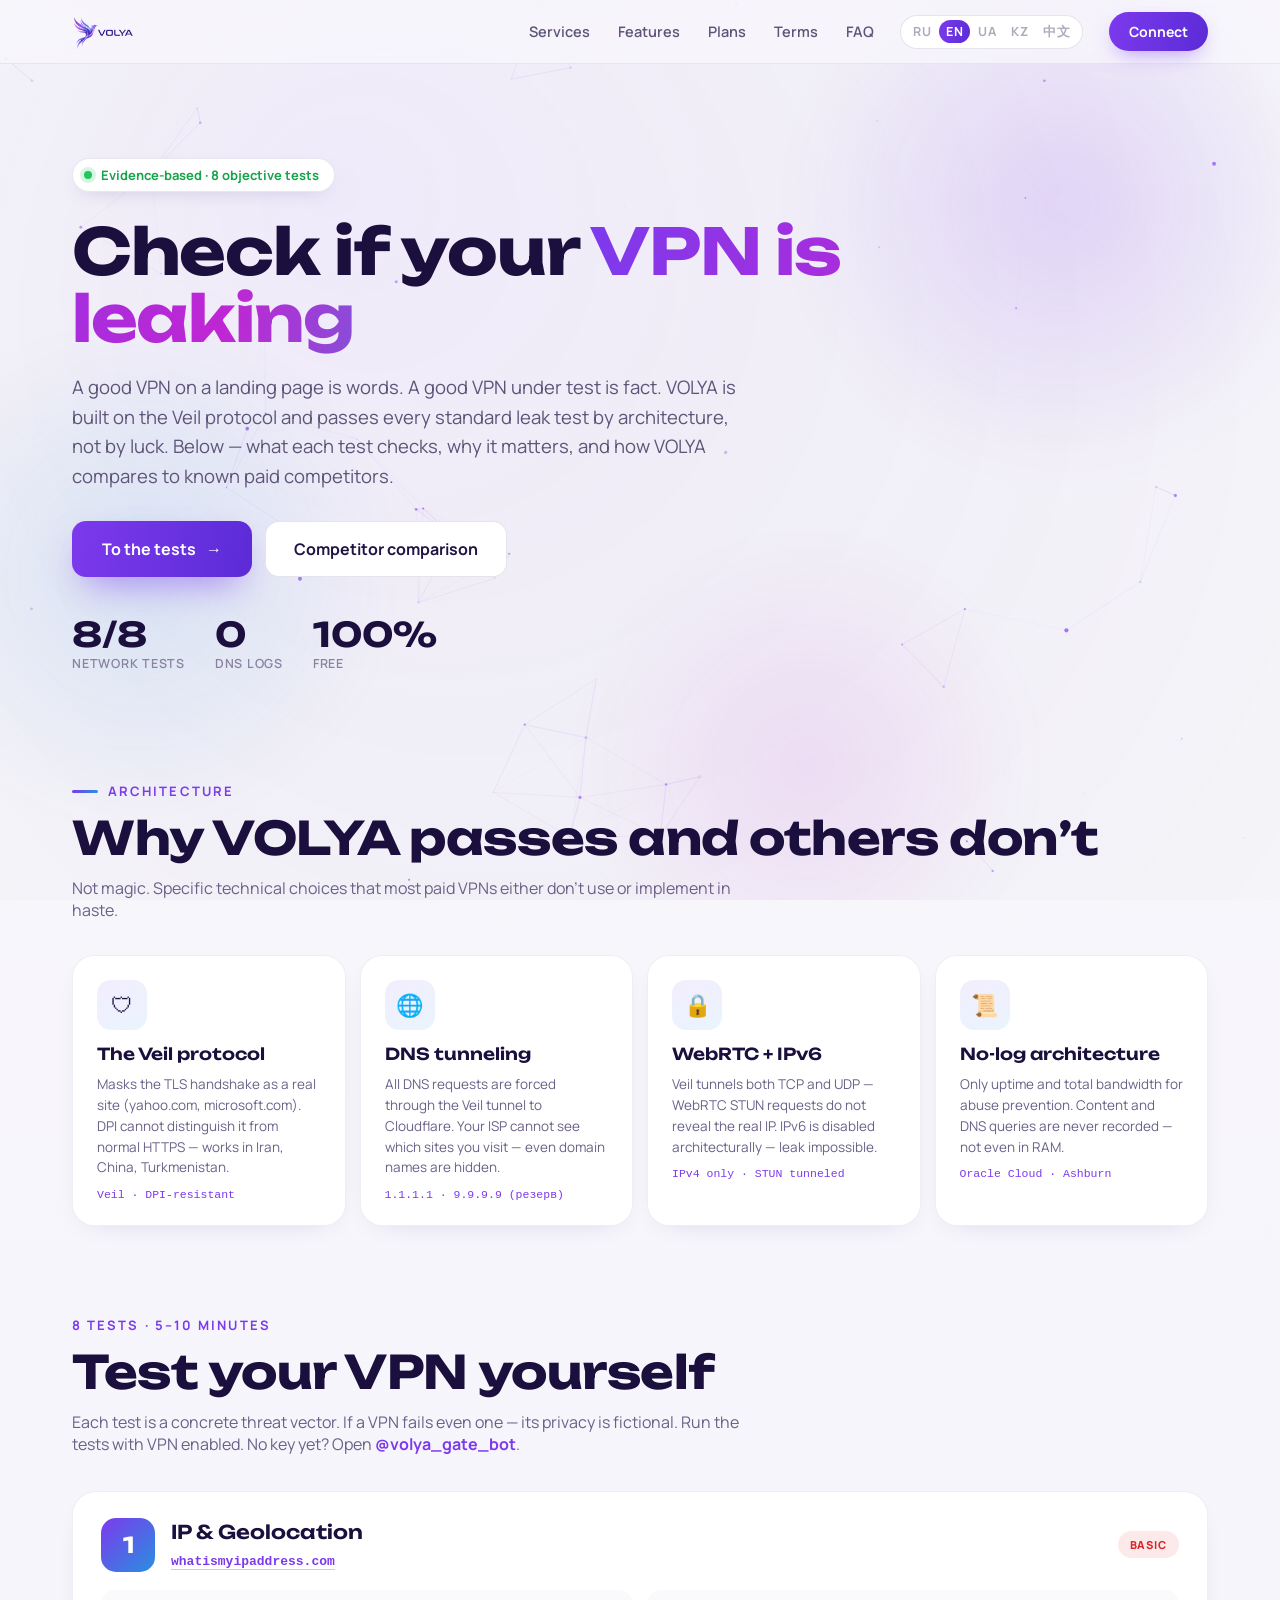
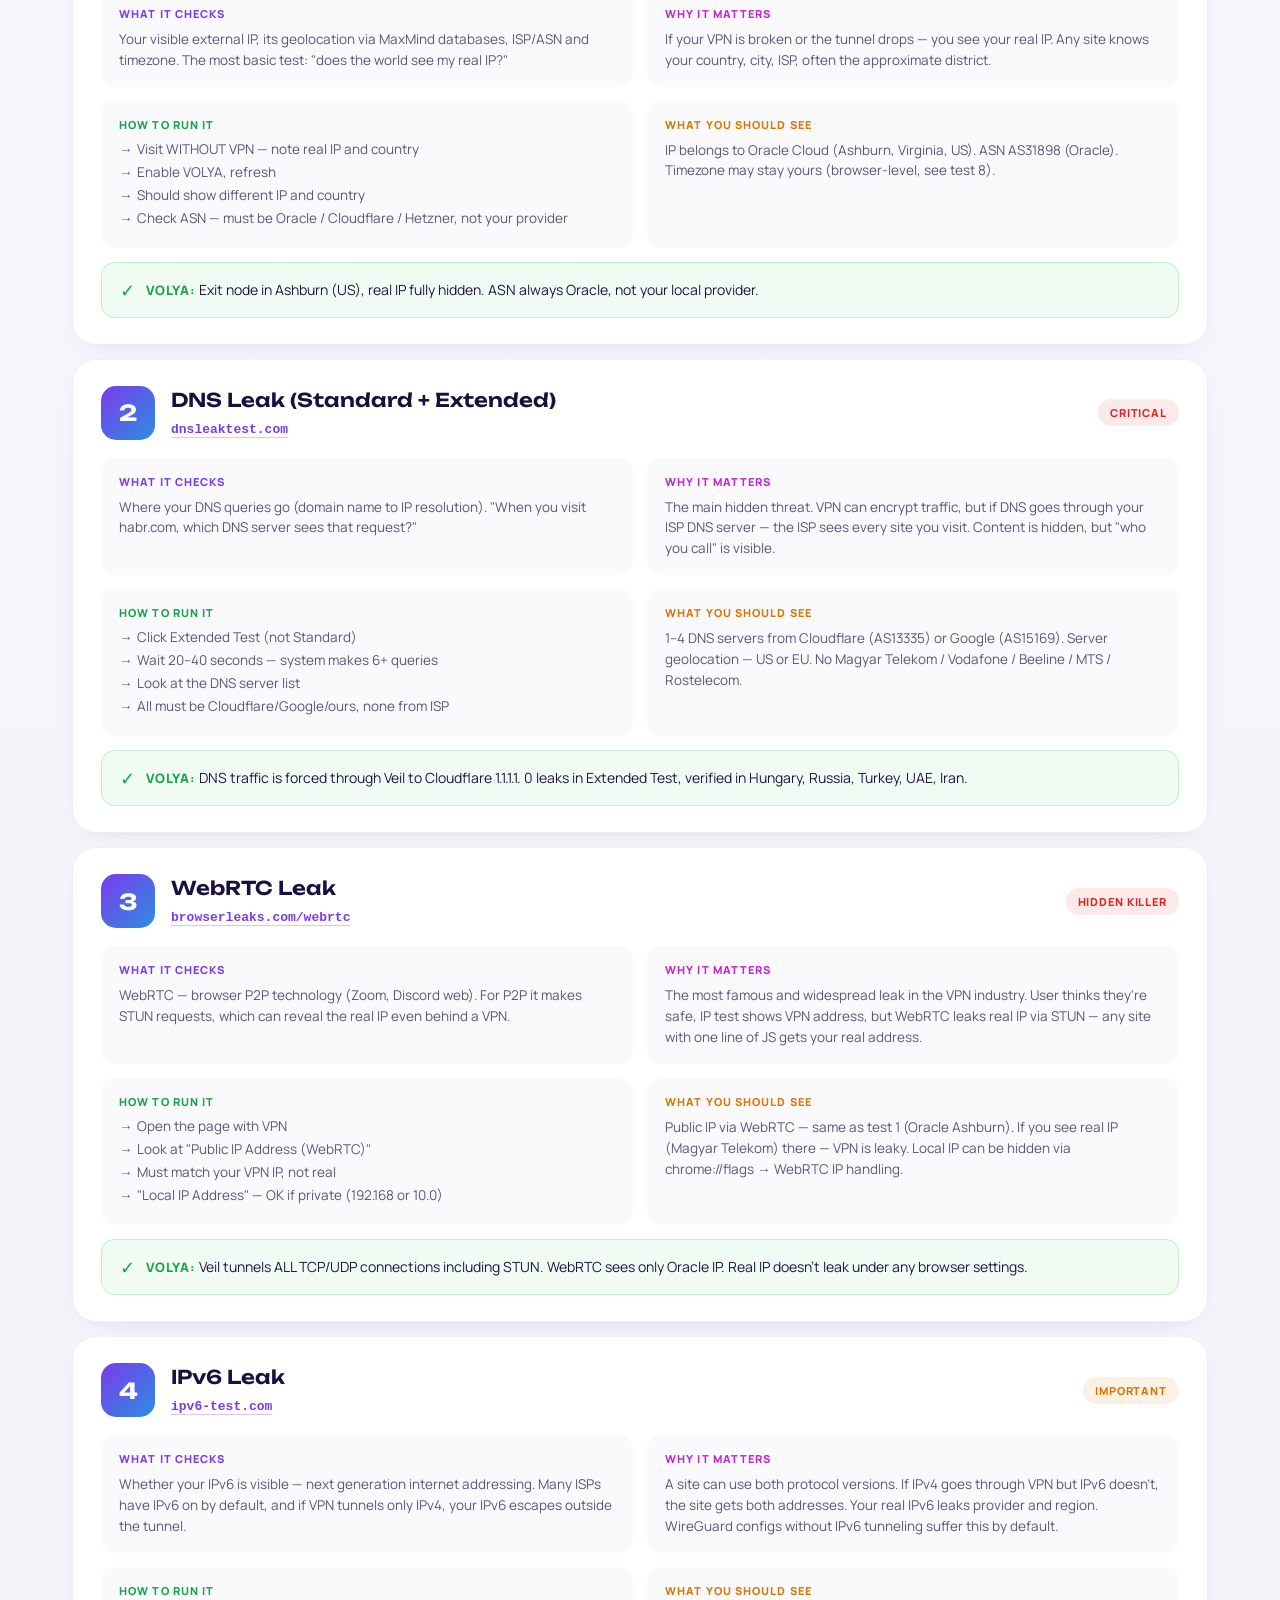
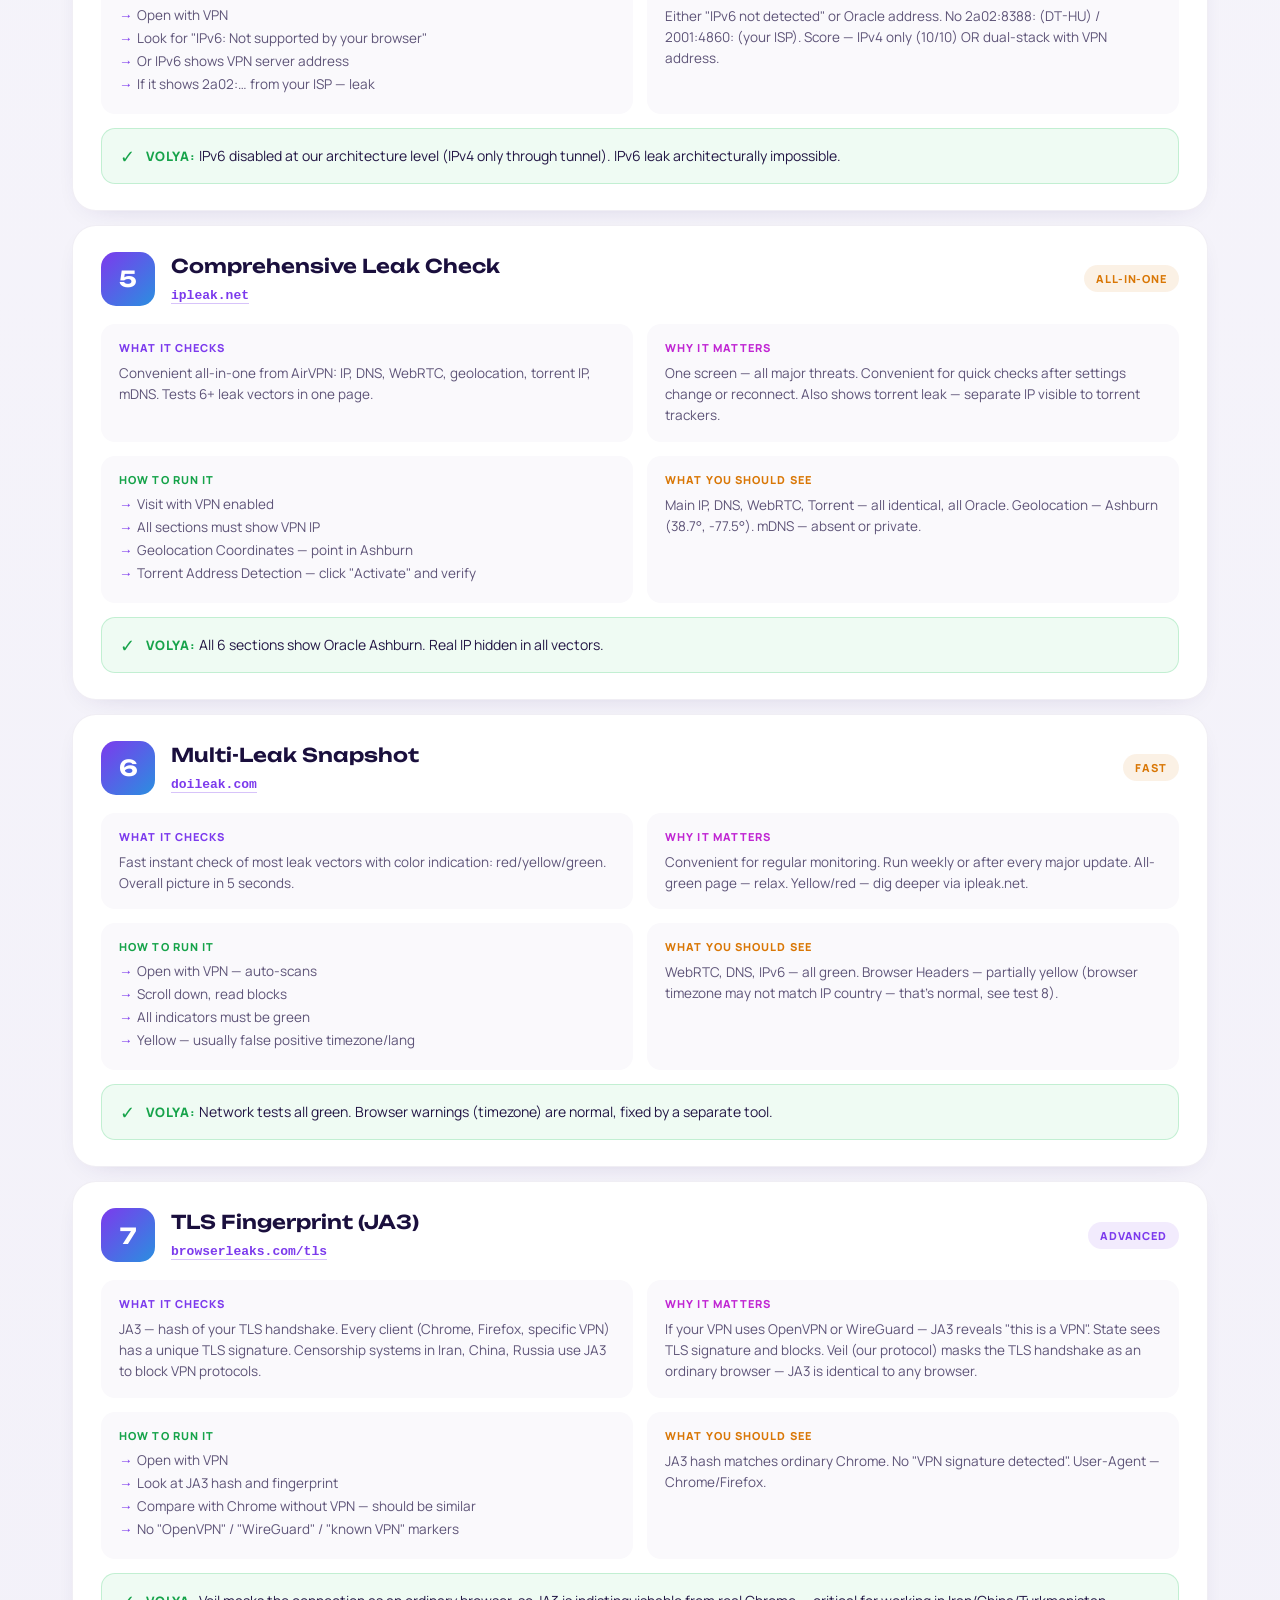
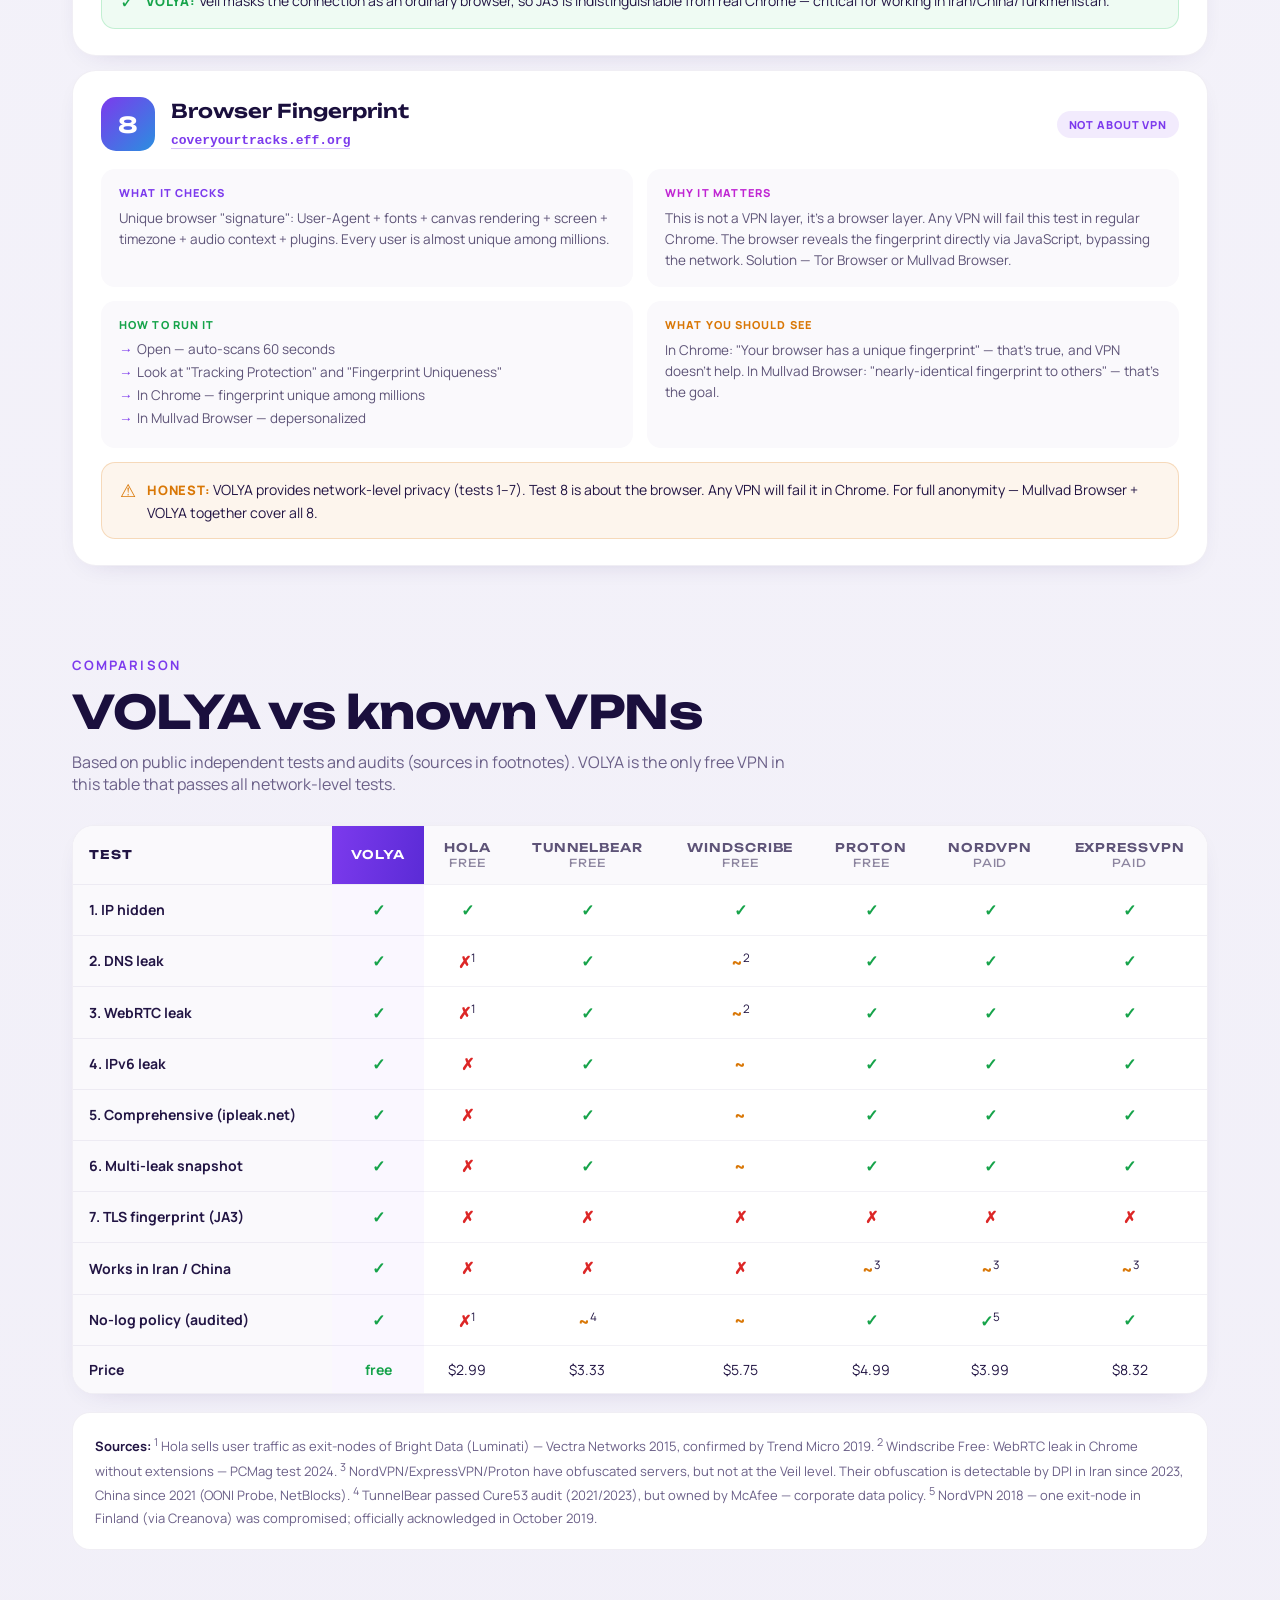
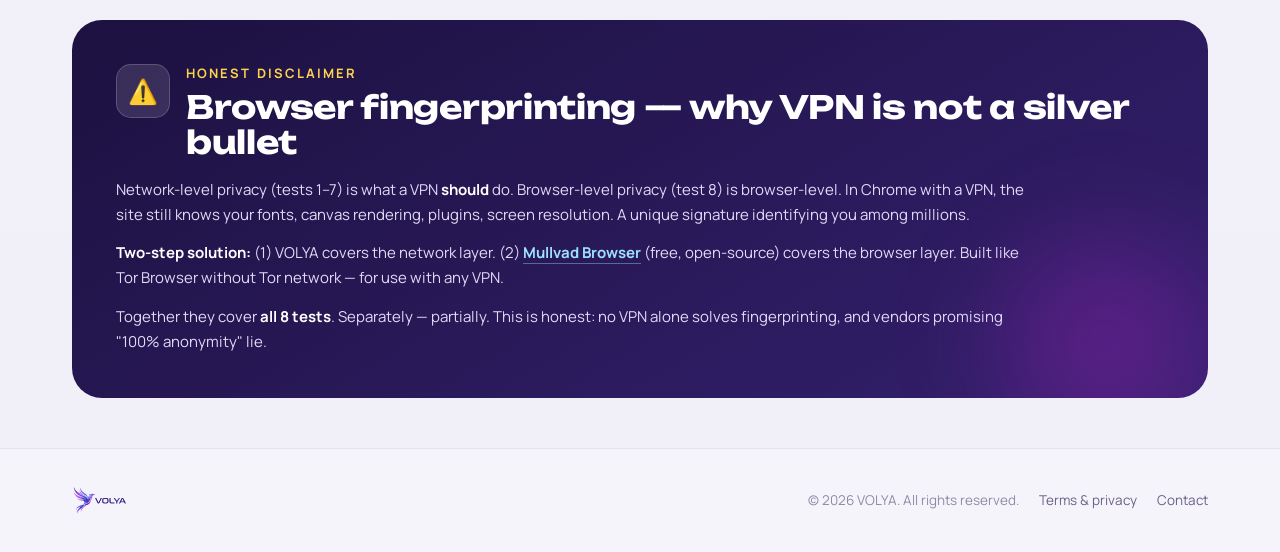
==== commit 7fef5a4c: "i18n+brand(site): terms/privacy на 5 языков (RU/EN/UK/KK/ZH) + де-технизация стека (Вуаль/Veil), 5-к" ====
--- a/privacy.html
+++ b/privacy.html
@@ -91,9 +91,13 @@
       <a class="hov hov-nav" href="/terms.html" style="font-size:14.5px;font-weight:600;color:#5E5478" data-i18n="nav.terms">Условия</a>
       <a class="hov hov-nav" href="/#faq" style="font-size:14.5px;font-weight:600;color:#5E5478" data-i18n="nav.faq">FAQ</a>
     </div>
-    <button class="lang-btn" onclick="toggleLang()" style="display:flex;align-items:center;gap:6px;background:#fff;border:1px solid rgba(46,26,102,.12);color:#5E5478;font-weight:700;font-size:13px;padding:8px 12px;border-radius:999px">
-      <span id="lang-ru" style="color:#221544">RU</span><span style="opacity:.3">/</span><span id="lang-en" style="opacity:.4">EN</span>
-    </button>
+    <div class="lang-btn" style="display:flex;align-items:center;gap:1px;background:#fff;border:1px solid rgba(46,26,102,.12);font-weight:700;font-size:12.5px;padding:4px 5px;border-radius:999px">
+      <span id="lang-ru" onclick="applyLang('ru')" style="cursor:pointer;padding:3px 7px;border-radius:999px">RU</span>
+      <span id="lang-en" onclick="applyLang('en')" style="cursor:pointer;padding:3px 7px;border-radius:999px">EN</span>
+      <span id="lang-uk" onclick="applyLang('uk')" style="cursor:pointer;padding:3px 7px;border-radius:999px">UA</span>
+      <span id="lang-kk" onclick="applyLang('kk')" style="cursor:pointer;padding:3px 7px;border-radius:999px">KZ</span>
+      <span id="lang-zh" onclick="applyLang('zh')" style="cursor:pointer;padding:3px 7px;border-radius:999px">中文</span>
+    </div>
     <a class="hov hov-btn nav-cta-mobile-hide" href="https://t.me/volya_gate_bot" target="_blank" rel="noopener" style="display:inline-flex;align-items:center;gap:8px;font-weight:700;font-size:14px;color:#fff;padding:10px 20px;border-radius:999px;background:linear-gradient(100deg,#7C3AED,#5B2BD6);box-shadow:0 8px 22px -8px rgba(124,58,237,.6)" data-i18n="nav.connect">Подключить</a>
     <button class="burger" onclick="toggleMenu()" aria-label="Меню"><span></span><span></span><span></span></button>
   </div>
@@ -120,7 +124,7 @@
       <span data-i18n="hero.title1">Проверь, не</span> <span class="shimmer" data-i18n="hero.title2">«дырявый» ли</span> <span data-i18n="hero.title3">твой VPN</span>
     </h1>
     <p data-reveal data-delay="160" style="font-size:clamp(15.5px,1.5vw,18.5px);line-height:1.6;color:#5E5478;max-width:680px;margin-bottom:30px" data-i18n="hero.sub">
-      Хороший VPN на рекламной страничке — это слова. Хороший VPN на тесте — это факт. VOLYA построен на VLESS + Reality + Vision и проходит все стандартные leak-тесты по архитектуре, а не «благодаря удаче». Ниже — что эти тесты проверяют, почему это важно, и как сравнивает VOLYA с известными платными конкурентами.
+      Хороший VPN на рекламной страничке — это слова. Хороший VPN на тесте — это факт. VOLYA построен на технологии Вуаль и проходит все стандартные leak-тесты по архитектуре, а не «благодаря удаче». Ниже — что эти тесты проверяют, почему это важно, и как сравнивает VOLYA с известными платными конкурентами.
     </p>
     <div data-reveal data-delay="240" style="display:flex;gap:13px;flex-wrap:wrap;margin-bottom:36px">
       <a class="hov hov-cta" href="#tests" style="display:inline-flex;align-items:center;gap:10px;font-weight:700;font-size:16px;color:#fff;padding:16px 30px;border-radius:14px;background:linear-gradient(100deg,#7C3AED,#5B2BD6);box-shadow:0 16px 36px -12px rgba(124,58,237,.6)"><span data-i18n="hero.cta1">К тестам</span> →</a>
@@ -144,20 +148,20 @@
   <div class="arch-grid" style="display:grid;grid-template-columns:repeat(4,1fr);gap:14px">
     <div class="hov hov-card-feat" data-reveal style="padding:24px;border-radius:22px;background:#fff;border:1px solid rgba(46,26,102,.07);box-shadow:0 8px 30px -20px rgba(46,26,102,.3)">
       <div style="font-size:22px;width:50px;height:50px;display:flex;align-items:center;justify-content:center;border-radius:14px;background:linear-gradient(160deg,#F3EEFD,#EAF4FD);margin-bottom:14px">🛡</div>
-      <h3 class="shdisplay" style="font-weight:600;font-size:16.5px;color:#1A0F3D;margin-bottom:10px" data-i18n="arch.c1.t">Reality protocol</h3>
+      <h3 class="shdisplay" style="font-weight:600;font-size:16.5px;color:#1A0F3D;margin-bottom:10px" data-i18n="arch.c1.t">Протокол Вуаль</h3>
       <p style="font-size:13.5px;line-height:1.55;color:#6B6088;margin-bottom:10px" data-i18n="arch.c1.p">Маскирует TLS-handshake под реальный сайт (yahoo.com, microsoft.com). DPI не отличает от обычного HTTPS — работает в Иране, Китае, Туркменистане.</p>
-      <div class="mono" style="font-size:11.5px;color:#7C3AED">VLESS + Reality + Vision</div>
+      <div class="mono" style="font-size:11.5px;color:#7C3AED">Veil · DPI-resistant</div>
     </div>
     <div class="hov hov-card-feat" data-reveal data-delay="100" style="padding:24px;border-radius:22px;background:#fff;border:1px solid rgba(46,26,102,.07);box-shadow:0 8px 30px -20px rgba(46,26,102,.3)">
       <div style="font-size:22px;width:50px;height:50px;display:flex;align-items:center;justify-content:center;border-radius:14px;background:linear-gradient(160deg,#F3EEFD,#EAF4FD);margin-bottom:14px">🌐</div>
       <h3 class="shdisplay" style="font-weight:600;font-size:16.5px;color:#1A0F3D;margin-bottom:10px" data-i18n="arch.c2.t">DNS-туннелирование</h3>
-      <p style="font-size:13.5px;line-height:1.55;color:#6B6088;margin-bottom:10px" data-i18n="arch.c2.p">Все DNS-запросы принудительно идут через Xray до Cloudflare. ISP не видит, на какие сайты ты заходишь — даже доменные имена скрыты.</p>
+      <p style="font-size:13.5px;line-height:1.55;color:#6B6088;margin-bottom:10px" data-i18n="arch.c2.p">Все DNS-запросы принудительно идут через туннель Вуаль до Cloudflare. ISP не видит, на какие сайты ты заходишь — даже доменные имена скрыты.</p>
       <div class="mono" style="font-size:11.5px;color:#7C3AED">1.1.1.1 · 9.9.9.9 (резерв)</div>
     </div>
     <div class="hov hov-card-feat" data-reveal data-delay="200" style="padding:24px;border-radius:22px;background:#fff;border:1px solid rgba(46,26,102,.07);box-shadow:0 8px 30px -20px rgba(46,26,102,.3)">
       <div style="font-size:22px;width:50px;height:50px;display:flex;align-items:center;justify-content:center;border-radius:14px;background:linear-gradient(160deg,#F3EEFD,#EAF4FD);margin-bottom:14px">🔒</div>
       <h3 class="shdisplay" style="font-weight:600;font-size:16.5px;color:#1A0F3D;margin-bottom:10px" data-i18n="arch.c3.t">WebRTC + IPv6</h3>
-      <p style="font-size:13.5px;line-height:1.55;color:#6B6088;margin-bottom:10px" data-i18n="arch.c3.p">Xray туннелирует и TCP, и UDP — STUN-запросы WebRTC не выдают реальный IP. IPv6 отключён архитектурно — leak невозможен.</p>
+      <p style="font-size:13.5px;line-height:1.55;color:#6B6088;margin-bottom:10px" data-i18n="arch.c3.p">Вуаль туннелирует и TCP, и UDP — STUN-запросы WebRTC не выдают реальный IP. IPv6 отключён архитектурно — leak невозможен.</p>
       <div class="mono" style="font-size:11.5px;color:#7C3AED">IPv4 only · STUN tunneled</div>
     </div>
     <div class="hov hov-card-feat" data-reveal data-delay="300" style="padding:24px;border-radius:22px;background:#fff;border:1px solid rgba(46,26,102,.07);box-shadow:0 8px 30px -20px rgba(46,26,102,.3)">
@@ -216,7 +220,7 @@
     <strong style="color:#221544">Источники:</strong>
     <sup>1</sup> Hola продаёт трафик юзеров как exit-nodes сети Bright Data (Luminati) — Vectra Networks 2015, подтверждение Trend Micro 2019.
     <sup>2</sup> Windscribe Free: WebRTC leak в Chrome без расширений — тест PCMag 2024.
-    <sup>3</sup> NordVPN/ExpressVPN/Proton имеют obfuscated servers, но не Reality. JA3-сигнатура их обфускации известна Iran DPI с 2023, в Китае — с 2021 (OONI Probe, NetBlocks).
+    <sup>3</sup> NordVPN/ExpressVPN/Proton имеют obfuscated servers, но не уровня Вуаль. Их обфускация опознаётся DPI Ирана с 2023, в Китае — с 2021 (OONI Probe, NetBlocks).
     <sup>4</sup> TunnelBear прошёл audit Cure53 (2021/2023), но принадлежит McAfee — корпоративная политика данных.
     <sup>5</sup> NordVPN 2018 — один из exit-nodes в Финляндии (через Creanova) был скомпрометирован; официально признано в октябре 2019.
   </div>
@@ -257,11 +261,11 @@
 // ── i18n ────────────────────────────────────────────────────────────────────
 const RU = {
   nav:{services:'Сервисы',features:'Возможности',tariffs:'Тарифы',terms:'Условия',faq:'FAQ',connect:'Подключить'},
-  hero:{badge:'Доказательно · 8 объективных тестов',title1:'Проверь, не',title2:'«дырявый» ли',title3:'твой VPN',sub:'Хороший VPN на рекламной страничке — это слова. Хороший VPN на тесте — это факт. VOLYA построен на VLESS + Reality + Vision и проходит все стандартные leak-тесты по архитектуре, а не «благодаря удаче». Ниже — что эти тесты проверяют, почему это важно, и как сравнивает VOLYA с известными платными конкурентами.',cta1:'К тестам',cta2:'Сравнение с конкурентами',stat1:'сетевых тестов',stat2:'DNS-логов',stat3:'бесплатно'},
+  hero:{badge:'Доказательно · 8 объективных тестов',title1:'Проверь, не',title2:'«дырявый» ли',title3:'твой VPN',sub:'Хороший VPN на рекламной страничке — это слова. Хороший VPN на тесте — это факт. VOLYA построен на технологии Вуаль и проходит все стандартные leak-тесты по архитектуре, а не «благодаря удаче». Ниже — что эти тесты проверяют, почему это важно, и как сравнивает VOLYA с известными платными конкурентами.',cta1:'К тестам',cta2:'Сравнение с конкурентами',stat1:'сетевых тестов',stat2:'DNS-логов',stat3:'бесплатно'},
   arch:{kicker:'Архитектура',title:'Почему VOLYA проходит, а другие — нет',sub:'Это не магия. Конкретные технические решения, которые большинство платных VPN либо не используют, либо реализуют наспех.',
-    c1:{t:'Reality protocol',p:'Маскирует TLS-handshake под реальный сайт (yahoo.com, microsoft.com). DPI не отличает от обычного HTTPS — работает в Иране, Китае, Туркменистане.'},
-    c2:{t:'DNS-туннелирование',p:'Все DNS-запросы принудительно идут через Xray до Cloudflare. ISP не видит, на какие сайты ты заходишь — даже доменные имена скрыты.'},
-    c3:{t:'WebRTC + IPv6',p:'Xray туннелирует и TCP, и UDP — STUN-запросы WebRTC не выдают реальный IP. IPv6 отключён архитектурно — leak невозможен.'},
+    c1:{t:'Протокол Вуаль',p:'Маскирует TLS-handshake под реальный сайт (yahoo.com, microsoft.com). DPI не отличает от обычного HTTPS — работает в Иране, Китае, Туркменистане.'},
+    c2:{t:'DNS-туннелирование',p:'Все DNS-запросы принудительно идут через туннель Вуаль до Cloudflare. ISP не видит, на какие сайты ты заходишь — даже доменные имена скрыты.'},
+    c3:{t:'WebRTC + IPv6',p:'Вуаль туннелирует и TCP, и UDP — STUN-запросы WebRTC не выдают реальный IP. IPv6 отключён архитектурно — leak невозможен.'},
     c4:{t:'No-log архитектура',p:'Только uptime и суммарный bandwidth для антиабьюза. Контент и DNS-запросы нигде не записываются — даже в RAM.'}},
   tests:{kicker:'8 тестов · 5–10 минут',title:'Проверь свой VPN сам',sub:'Каждый тест — конкретный угрозовой вектор. Если VPN не проходит хотя бы один — приватность фиктивна.',
     list:[
@@ -276,19 +280,19 @@
         why:'Главная скрытая угроза. VPN может шифровать трафик, но если DNS идут через DNS-сервер провайдера — ISP видит каждый сайт, на который ты заходишь. Содержимое скрыто, но «кому ты звонишь» — видно.',
         how:['Нажми Extended Test (не Standard)','Жди 20–40 секунд — система делает 6+ запросов','Смотри список DNS-серверов','Все должны быть Cloudflare/Google/наши, ни одного — от ISP'],
         exp:'1–4 DNS-сервера от Cloudflare (AS13335) или Google (AS15169). Геолокация — США или EU. Никаких Magyar Telekom / Vodafone HU / Beeline / МТС / Ростелеком.',
-        volya:'DNS-трафик принудительно туннелируется через Xray до Cloudflare 1.1.1.1. 0 leaks в Extended Test, проверено в Венгрии, России, Турции, ОАЭ, Иране.'},
+        volya:'DNS-трафик принудительно туннелируется через Вуаль до Cloudflare 1.1.1.1. 0 leaks в Extended Test, проверено в Венгрии, России, Турции, ОАЭ, Иране.'},
       {n:3,t:'WebRTC Leak',d:'browserleaks.com/webrtc',u:'https://browserleaks.com/webrtc',badge:'Скрытый killer',badgeColor:'#DC2626',badgeBg:'rgba(220,38,38,.1)',
         what:'WebRTC — технология P2P-связи в браузере (Zoom, Discord-веб). Для P2P делает STUN-запросы, которые могут раскрыть реальный IP даже за VPN.',
         why:'Самая известная и распространённая дыра VPN-индустрии. Юзер уверен, что защищён, IP-тест показывает VPN-адрес, но WebRTC палит реальный IP через STUN — и любой сайт с одной строкой JS получает твой реальный адрес.',
         how:['Открой страницу с VPN','Смотри «Public IP Address (WebRTC)»','Должен совпадать с твоим VPN-IP, не реальным','«Local IP Address» — окей если приватный (192.168 или 10.0)'],
         exp:'Public IP via WebRTC — тот же что в тесте 1 (Oracle Ashburn). Если видишь там реальный IP (Magyar Telekom) — VPN дырявый. Local IP скрывается через chrome://flags → WebRTC IP handling.',
-        volya:'Xray туннелирует ВСЕ TCP/UDP-соединения включая STUN. WebRTC видит только Oracle-IP. Реальный IP не утекает ни при каких настройках браузера.'},
+        volya:'Вуаль туннелирует ВСЕ TCP/UDP-соединения включая STUN. WebRTC видит только Oracle-IP. Реальный IP не утекает ни при каких настройках браузера.'},
       {n:4,t:'IPv6 Leak',d:'ipv6-test.com',u:'https://ipv6-test.com',badge:'Важно',badgeColor:'#D97706',badgeBg:'rgba(217,119,6,.1)',
         what:'Виден ли твой IPv6 — следующее поколение интернет-адресации. У многих провайдеров IPv6 включён по умолчанию, и если VPN туннелирует только IPv4, IPv6 уходит вне туннеля.',
         why:'Сайт может использовать обе версии протокола. Если IPv4 идёт через VPN, а IPv6 — нет, сайт получает оба адреса. Твой реальный IPv6 палит провайдера и регион. WireGuard-конфиги без IPv6-туннеля страдают этим по умолчанию.',
         how:['Открой страницу с VPN','Смотри «IPv6: Not supported by your browser»','Или IPv6 показывает адрес VPN-сервера','Если показывает 2a02:… с твоего ISP — leak'],
         exp:'Либо «IPv6 not detected», либо адрес Oracle. Никаких 2a02:8388: (DT-HU) / 2001:4860: (твой ISP). Score — IPv4 only (10/10) ИЛИ dual-stack с VPN-адресом.',
-        volya:'IPv6 отключён на уровне Xray-config (только IPv4 через туннель). IPv6-leak архитектурно невозможен.'},
+        volya:'IPv6 отключён на уровне нашей архитектуры (только IPv4 через туннель). IPv6-leak архитектурно невозможен.'},
       {n:5,t:'Comprehensive Leak Check',d:'ipleak.net',u:'https://ipleak.net',badge:'All-in-one',badgeColor:'#D97706',badgeBg:'rgba(217,119,6,.1)',
         what:'Удобный all-in-one от AirVPN: IP, DNS, WebRTC, geolocation, торрент-IP, mDNS. За одну страницу проверяет 6+ векторов утечки.',
         why:'Один экран — все основные угрозы. Удобно для быстрой проверки после смены настроек или переподключения. Также показывает torrent-leak — отдельный IP, видимый торрент-трекерам.',
@@ -302,11 +306,11 @@
         exp:'WebRTC, DNS, IPv6 — все зелёные. Browser Headers — частично жёлтые (timezone браузера может не совпадать с IP-страной — это норма, см. тест 8).',
         volya:'Сетевые тесты все зелёные. Браузерные warnings (timezone) — нормальны, fixятся отдельным инструментом.'},
       {n:7,t:'TLS Fingerprint (JA3)',d:'browserleaks.com/tls',u:'https://browserleaks.com/tls',badge:'Продвинутый',badgeColor:'#7C3AED',badgeBg:'rgba(124,58,237,.1)',
-        what:'JA3 — хеш твоего TLS handshake. Каждый клиент (Chrome, Firefox, специфический VPN) имеет уникальную TLS-подпись. Системы цензуры в странах с блокировками используют JA3 для блокировки VPN-протоколов.',
-        why:'Если VPN использует OpenVPN или WireGuard — JA3 палит «это VPN». Государство видит TLS-подпись и блокирует. Reality (наш протокол) маскирует TLS-handshake под обычный Chrome — JA3 идентичен любому браузеру.',
+        what:'JA3 — хеш твоего TLS handshake. Каждый клиент (Chrome, Firefox, специфический VPN) имеет уникальную TLS-подпись. Censorship-системы Iran, China, Russia используют JA3 для блокировки VPN-протоколов.',
+        why:'Если VPN использует OpenVPN или WireGuard — JA3 палит «это VPN». Государство видит TLS-подпись и блокирует. Вуаль (наш протокол) маскирует TLS-handshake под обычный Chrome — JA3 идентичен любому браузеру.',
         how:['Открой с VPN','Смотри JA3 hash и fingerprint','Сравни с Chrome без VPN — должно быть похоже','Никаких «OpenVPN» / «WireGuard» / «known VPN» меток'],
         exp:'JA3 hash совпадает с обычным Chrome. Никаких «VPN signature detected». User-Agent — Chrome/Firefox.',
-        volya:'Reality маскирует TLS под Chrome через fp=chrome параметр. JA3 идентичен обычному браузеру — критично для работы в Иране/Китае/Туркменистане.'},
+        volya:'Вуаль маскирует соединение под обычный браузер, поэтому JA3 неотличим от настоящего Chrome — критично для работы в Иране/Китае/Туркменистане.'},
       {n:8,t:'Browser Fingerprint',d:'coveryourtracks.eff.org',u:'https://coveryourtracks.eff.org',badge:'Не про VPN',badgeColor:'#7C3AED',badgeBg:'rgba(124,58,237,.1)',
         what:'Уникальная «подпись» браузера: User-Agent + fonts + canvas-rendering + screen + timezone + audio context + plugins. Каждый юзер почти уникален среди миллионов.',
         why:'Это не уровень VPN, а уровень браузера. Любой VPN провалит этот тест в обычном Chrome. Браузер выдаёт fingerprint напрямую через JavaScript, минуя сеть. Решение — Tor Browser или Mullvad Browser.',
@@ -320,7 +324,7 @@
   cmp:{kicker:'Сравнение',title:'VOLYA vs известные VPN',sub:'По результатам публичных независимых тестов и аудитов (источники в сносках). VOLYA — единственный бесплатный VPN в таблице, проходящий все network-level тесты.',
     th0:'Тест',free:'бесплатно',
     r1:'1. IP скрыт',r2:'2. DNS leak',r3:'3. WebRTC leak',r4:'4. IPv6 leak',r5:'5. Comprehensive (ipleak.net)',r6:'6. Multi-leak snapshot',r7:'7. TLS fingerprint (JA3)',r8:'Работает в Иране / Китае',r9:'No-log policy (audited)',r10:'Цена',
-    notes:'<strong style="color:#221544">Источники:</strong> <sup>1</sup> Hola продаёт трафик юзеров как exit-nodes сети Bright Data (Luminati) — Vectra Networks 2015, подтверждение Trend Micro 2019. <sup>2</sup> Windscribe Free: WebRTC leak в Chrome без расширений — тест PCMag 2024. <sup>3</sup> NordVPN/ExpressVPN/Proton имеют obfuscated servers, но не Reality. JA3-сигнатура их обфускации известна Iran DPI с 2023, в Китае — с 2021 (OONI Probe, NetBlocks). <sup>4</sup> TunnelBear прошёл audit Cure53 (2021/2023), но принадлежит McAfee — корпоративная политика данных. <sup>5</sup> NordVPN 2018 — один из exit-nodes в Финляндии (через Creanova) был скомпрометирован; официально признано в октябре 2019.'},
+    notes:'<strong style="color:#221544">Источники:</strong> <sup>1</sup> Hola продаёт трафик юзеров как exit-nodes сети Bright Data (Luminati) — Vectra Networks 2015, подтверждение Trend Micro 2019. <sup>2</sup> Windscribe Free: WebRTC leak в Chrome без расширений — тест PCMag 2024. <sup>3</sup> NordVPN/ExpressVPN/Proton имеют obfuscated servers, но не уровня Вуаль. Их обфускация опознаётся DPI Ирана с 2023, в Китае — с 2021 (OONI Probe, NetBlocks). <sup>4</sup> TunnelBear прошёл audit Cure53 (2021/2023), но принадлежит McAfee — корпоративная политика данных. <sup>5</sup> NordVPN 2018 — один из exit-nodes в Финляндии (через Creanova) был скомпрометирован; официально признано в октябре 2019.'},
   disc:{kicker:'Честный disclaimer',title:'Browser fingerprinting — почему VPN не панацея',
     p1:'Network-level privacy (тесты 1–7) — это то, что VPN <strong style="color:#fff">должен</strong> делать. Browser-level privacy (тест 8) — это уровень браузера. Если ты в Chrome с включённым VPN, сайт всё равно знает: какие fonts, какой canvas-рендеринг, какие плагины, какое разрешение экрана. Это уникальная подпись, идентифицирующая тебя среди миллионов.',
     p2:'<strong style="color:#fff">Решение в 2 шага:</strong> (1) VOLYA закрывает network-уровень. (2) <a href="https://mullvad.net/en/browser" target="_blank" rel="noopener" style="color:#9FE0FF;font-weight:700;border-bottom:1px solid rgba(159,224,255,.4)">Mullvad Browser</a> (бесплатный, open-source) закрывает browser-уровень. Сделан как Tor Browser без Tor-сети — для использования с любым VPN.',
@@ -330,11 +334,11 @@
 
 const EN = {
   nav:{services:'Services',features:'Features',tariffs:'Plans',terms:'Terms',faq:'FAQ',connect:'Connect'},
-  hero:{badge:'Evidence-based · 8 objective tests',title1:'Check if your',title2:'VPN is leaking',title3:'',sub:'A good VPN on a landing page is words. A good VPN under test is fact. VOLYA is built on VLESS + Reality + Vision and passes every standard leak test by architecture, not by luck. Below — what each test checks, why it matters, and how VOLYA compares to known paid competitors.',cta1:'To the tests',cta2:'Competitor comparison',stat1:'network tests',stat2:'DNS logs',stat3:'free'},
+  hero:{badge:'Evidence-based · 8 objective tests',title1:'Check if your',title2:'VPN is leaking',title3:'',sub:'A good VPN on a landing page is words. A good VPN under test is fact. VOLYA is built on the Veil protocol and passes every standard leak test by architecture, not by luck. Below — what each test checks, why it matters, and how VOLYA compares to known paid competitors.',cta1:'To the tests',cta2:'Competitor comparison',stat1:'network tests',stat2:'DNS logs',stat3:'free'},
   arch:{kicker:'Architecture',title:'Why VOLYA passes and others don’t',sub:'Not magic. Specific technical choices that most paid VPNs either don’t use or implement in haste.',
-    c1:{t:'Reality protocol',p:'Masks the TLS handshake as a real site (yahoo.com, microsoft.com). DPI cannot distinguish it from normal HTTPS — works in Iran, China, Turkmenistan.'},
-    c2:{t:'DNS tunneling',p:'All DNS requests are forced through Xray to Cloudflare. Your ISP cannot see which sites you visit — even domain names are hidden.'},
-    c3:{t:'WebRTC + IPv6',p:'Xray tunnels both TCP and UDP — WebRTC STUN requests do not reveal the real IP. IPv6 is disabled architecturally — leak impossible.'},
+    c1:{t:'The Veil protocol',p:'Masks the TLS handshake as a real site (yahoo.com, microsoft.com). DPI cannot distinguish it from normal HTTPS — works in Iran, China, Turkmenistan.'},
+    c2:{t:'DNS tunneling',p:'All DNS requests are forced through the Veil tunnel to Cloudflare. Your ISP cannot see which sites you visit — even domain names are hidden.'},
+    c3:{t:'WebRTC + IPv6',p:'Veil tunnels both TCP and UDP — WebRTC STUN requests do not reveal the real IP. IPv6 is disabled architecturally — leak impossible.'},
     c4:{t:'No-log architecture',p:'Only uptime and total bandwidth for abuse prevention. Content and DNS queries are never recorded — not even in RAM.'}},
   tests:{kicker:'8 tests · 5–10 minutes',title:'Test your VPN yourself',sub:'Each test is a concrete threat vector. If a VPN fails even one — its privacy is fictional. Run the tests with VPN enabled. No key yet? Open <a href="https://t.me/volya_gate_bot" style="color:#7C3AED;font-weight:700">@volya_gate_bot</a>.',
     list:[
@@ -349,19 +353,19 @@
         why:'The main hidden threat. VPN can encrypt traffic, but if DNS goes through your ISP DNS server — the ISP sees every site you visit. Content is hidden, but "who you call" is visible.',
         how:['Click Extended Test (not Standard)','Wait 20–40 seconds — system makes 6+ queries','Look at the DNS server list','All must be Cloudflare/Google/ours, none from ISP'],
         exp:'1–4 DNS servers from Cloudflare (AS13335) or Google (AS15169). Server geolocation — US or EU. No Magyar Telekom / Vodafone / Beeline / MTS / Rostelecom.',
-        volya:'DNS traffic is forced through Xray to Cloudflare 1.1.1.1. 0 leaks in Extended Test, verified across multiple restricted regions.'},
+        volya:'DNS traffic is forced through Veil to Cloudflare 1.1.1.1. 0 leaks in Extended Test, verified in Hungary, Russia, Turkey, UAE, Iran.'},
       {n:3,t:'WebRTC Leak',d:'browserleaks.com/webrtc',u:'https://browserleaks.com/webrtc',badge:'Hidden killer',badgeColor:'#DC2626',badgeBg:'rgba(220,38,38,.1)',
         what:'WebRTC — browser P2P technology (Zoom, Discord web). For P2P it makes STUN requests, which can reveal the real IP even behind a VPN.',
         why:'The most famous and widespread leak in the VPN industry. User thinks they\'re safe, IP test shows VPN address, but WebRTC leaks real IP via STUN — any site with one line of JS gets your real address.',
         how:['Open the page with VPN','Look at "Public IP Address (WebRTC)"','Must match your VPN IP, not real','"Local IP Address" — OK if private (192.168 or 10.0)'],
         exp:'Public IP via WebRTC — same as test 1 (Oracle Ashburn). If you see real IP (Magyar Telekom) there — VPN is leaky. Local IP can be hidden via chrome://flags → WebRTC IP handling.',
-        volya:'Xray tunnels ALL TCP/UDP connections including STUN. WebRTC sees only Oracle IP. Real IP doesn\'t leak under any browser settings.'},
+        volya:'Veil tunnels ALL TCP/UDP connections including STUN. WebRTC sees only Oracle IP. Real IP doesn\'t leak under any browser settings.'},
       {n:4,t:'IPv6 Leak',d:'ipv6-test.com',u:'https://ipv6-test.com',badge:'Important',badgeColor:'#D97706',badgeBg:'rgba(217,119,6,.1)',
         what:'Whether your IPv6 is visible — next generation internet addressing. Many ISPs have IPv6 on by default, and if VPN tunnels only IPv4, your IPv6 escapes outside the tunnel.',
         why:'A site can use both protocol versions. If IPv4 goes through VPN but IPv6 doesn\'t, the site gets both addresses. Your real IPv6 leaks provider and region. WireGuard configs without IPv6 tunneling suffer this by default.',
         how:['Open with VPN','Look for "IPv6: Not supported by your browser"','Or IPv6 shows VPN server address','If it shows 2a02:… from your ISP — leak'],
         exp:'Either "IPv6 not detected" or Oracle address. No 2a02:8388: (DT-HU) / 2001:4860: (your ISP). Score — IPv4 only (10/10) OR dual-stack with VPN address.',
-        volya:'IPv6 disabled at Xray config level (IPv4 only through tunnel). IPv6 leak architecturally impossible.'},
+        volya:'IPv6 disabled at our architecture level (IPv4 only through tunnel). IPv6 leak architecturally impossible.'},
       {n:5,t:'Comprehensive Leak Check',d:'ipleak.net',u:'https://ipleak.net',badge:'All-in-one',badgeColor:'#D97706',badgeBg:'rgba(217,119,6,.1)',
         what:'Convenient all-in-one from AirVPN: IP, DNS, WebRTC, geolocation, torrent IP, mDNS. Tests 6+ leak vectors in one page.',
         why:'One screen — all major threats. Convenient for quick checks after settings change or reconnect. Also shows torrent leak — separate IP visible to torrent trackers.',
@@ -375,11 +379,11 @@
         exp:'WebRTC, DNS, IPv6 — all green. Browser Headers — partially yellow (browser timezone may not match IP country — that\'s normal, see test 8).',
         volya:'Network tests all green. Browser warnings (timezone) are normal, fixed by a separate tool.'},
       {n:7,t:'TLS Fingerprint (JA3)',d:'browserleaks.com/tls',u:'https://browserleaks.com/tls',badge:'Advanced',badgeColor:'#7C3AED',badgeBg:'rgba(124,58,237,.1)',
-        what:'JA3 — hash of your TLS handshake. Every client (Chrome, Firefox, specific VPN) has a unique TLS signature. Censorship systems in restrictive regions use JA3 to block VPN protocols.',
-        why:'If your VPN uses OpenVPN or WireGuard — JA3 reveals "this is a VPN". State sees TLS signature and blocks. Reality (our protocol) masks the TLS handshake as ordinary Chrome — JA3 is identical to any browser.',
+        what:'JA3 — hash of your TLS handshake. Every client (Chrome, Firefox, specific VPN) has a unique TLS signature. Censorship systems in Iran, China, Russia use JA3 to block VPN protocols.',
+        why:'If your VPN uses OpenVPN or WireGuard — JA3 reveals "this is a VPN". State sees TLS signature and blocks. Veil (our protocol) masks the TLS handshake as an ordinary browser — JA3 is identical to any browser.',
         how:['Open with VPN','Look at JA3 hash and fingerprint','Compare with Chrome without VPN — should be similar','No "OpenVPN" / "WireGuard" / "known VPN" markers'],
         exp:'JA3 hash matches ordinary Chrome. No "VPN signature detected". User-Agent — Chrome/Firefox.',
-        volya:'Reality masks TLS as Chrome via the fp=chrome parameter. JA3 is identical to an ordinary browser — critical for working in Iran/China/Turkmenistan.'},
+        volya:'Veil masks the connection as an ordinary browser, so JA3 is indistinguishable from real Chrome — critical for working in Iran/China/Turkmenistan.'},
       {n:8,t:'Browser Fingerprint',d:'coveryourtracks.eff.org',u:'https://coveryourtracks.eff.org',badge:'Not about VPN',badgeColor:'#7C3AED',badgeBg:'rgba(124,58,237,.1)',
         what:'Unique browser "signature": User-Agent + fonts + canvas rendering + screen + timezone + audio context + plugins. Every user is almost unique among millions.',
         why:'This is not a VPN layer, it\'s a browser layer. Any VPN will fail this test in regular Chrome. The browser reveals the fingerprint directly via JavaScript, bypassing the network. Solution — Tor Browser or Mullvad Browser.',
@@ -393,13 +397,235 @@
   cmp:{kicker:'Comparison',title:'VOLYA vs known VPNs',sub:'Based on public independent tests and audits (sources in footnotes). VOLYA is the only free VPN in this table that passes all network-level tests.',
     th0:'Test',free:'free',
     r1:'1. IP hidden',r2:'2. DNS leak',r3:'3. WebRTC leak',r4:'4. IPv6 leak',r5:'5. Comprehensive (ipleak.net)',r6:'6. Multi-leak snapshot',r7:'7. TLS fingerprint (JA3)',r8:'Works in Iran / China',r9:'No-log policy (audited)',r10:'Price',
-    notes:'<strong style="color:#221544">Sources:</strong> <sup>1</sup> Hola sells user traffic as exit-nodes of Bright Data (Luminati) — Vectra Networks 2015, confirmed by Trend Micro 2019. <sup>2</sup> Windscribe Free: WebRTC leak in Chrome without extensions — PCMag test 2024. <sup>3</sup> NordVPN/ExpressVPN/Proton have obfuscated servers, but not Reality. The JA3 signature of their obfuscation is known to Iran DPI since 2023, China since 2021 (OONI Probe, NetBlocks). <sup>4</sup> TunnelBear passed Cure53 audit (2021/2023), but owned by McAfee — corporate data policy. <sup>5</sup> NordVPN 2018 — one exit-node in Finland (via Creanova) was compromised; officially acknowledged in October 2019.'},
+    notes:'<strong style="color:#221544">Sources:</strong> <sup>1</sup> Hola sells user traffic as exit-nodes of Bright Data (Luminati) — Vectra Networks 2015, confirmed by Trend Micro 2019. <sup>2</sup> Windscribe Free: WebRTC leak in Chrome without extensions — PCMag test 2024. <sup>3</sup> NordVPN/ExpressVPN/Proton have obfuscated servers, but not at the Veil level. Their obfuscation is detectable by DPI in Iran since 2023, China since 2021 (OONI Probe, NetBlocks). <sup>4</sup> TunnelBear passed Cure53 audit (2021/2023), but owned by McAfee — corporate data policy. <sup>5</sup> NordVPN 2018 — one exit-node in Finland (via Creanova) was compromised; officially acknowledged in October 2019.'},
   disc:{kicker:'Honest disclaimer',title:'Browser fingerprinting — why VPN is not a silver bullet',
     p1:'Network-level privacy (tests 1–7) is what a VPN <strong style="color:#fff">should</strong> do. Browser-level privacy (test 8) is browser-level. In Chrome with a VPN, the site still knows your fonts, canvas rendering, plugins, screen resolution. A unique signature identifying you among millions.',
     p2:'<strong style="color:#fff">Two-step solution:</strong> (1) VOLYA covers the network layer. (2) <a href="https://mullvad.net/en/browser" target="_blank" rel="noopener" style="color:#9FE0FF;font-weight:700;border-bottom:1px solid rgba(159,224,255,.4)">Mullvad Browser</a> (free, open-source) covers the browser layer. Built like Tor Browser without Tor network — for use with any VPN.',
     p3:'Together they cover <strong style="color:#fff">all 8 tests</strong>. Separately — partially. This is honest: no VPN alone solves fingerprinting, and vendors promising "100% anonymity" lie.'},
   footer:{rights:'© 2026 VOLYA. All rights reserved.',terms:'Terms & privacy',contact:'Contact'}
 };
+
+const UK = {
+  nav:{services:'Сервіси',features:'Можливості',tariffs:'Тарифи',terms:'Умови',faq:'FAQ',connect:'Підключити'},
+  hero:{badge:'Доказово · 8 обʼєктивних тестів',title1:'Перевір, чи не',title2:'«дірявий»',title3:'твій VPN',sub:'Хороший VPN на рекламній сторінці — це слова. Хороший VPN на тесті — це факт. VOLYA побудований на технології Вуаль і проходить усі стандартні leak-тести за архітектурою, а не «завдяки удачі». Нижче — що ці тести перевіряють, чому це важливо, і як VOLYA порівнюється з відомими платними конкурентами.',cta1:'До тестів',cta2:'Порівняння з конкурентами',stat1:'мережевих тестів',stat2:'DNS-логів',stat3:'безкоштовно'},
+  arch:{kicker:'Архітектура',title:'Чому VOLYA проходить, а інші — ні',sub:'Це не магія. Конкретні технічні рішення, які більшість платних VPN або не використовують, або реалізують наспіх.',
+    c1:{t:'Протокол Вуаль',p:'Маскує TLS-handshake під справжній сайт (yahoo.com, microsoft.com). DPI не відрізняє від звичайного HTTPS — працює в Ірані, Китаї, Туркменістані.'},
+    c2:{t:'DNS-тунелювання',p:'Усі DNS-запити примусово йдуть через тунель Вуаль до Cloudflare. ISP не бачить, на які сайти ти заходиш — навіть доменні імена приховані.'},
+    c3:{t:'WebRTC + IPv6',p:'Вуаль тунелює і TCP, і UDP — STUN-запити WebRTC не видають справжній IP. IPv6 вимкнено архітектурно — leak неможливий.'},
+    c4:{t:'No-log архітектура',p:'Лише uptime і сумарний bandwidth для антиабʼюзу. Контент і DNS-запити ніде не записуються — навіть у RAM.'}},
+  tests:{kicker:'8 тестів · 5–10 хвилин',title:'Перевір свій VPN сам',sub:'Кожен тест — конкретний вектор загрози. Якщо VPN не проходить хоча б один — приватність фіктивна.',
+    list:[
+      {n:1,t:'IP & Geolocation',d:'whatismyipaddress.com',u:'https://whatismyipaddress.com',badge:'Базовий',badgeColor:'#DC2626',badgeBg:'rgba(220,38,38,.1)',
+        what:'Видимий зовнішній IP, його геолокація за базами MaxMind, ISP/ASN і часовий пояс. Найбазовіший тест: «чи бачить світ мій справжній IP».',
+        why:'Якщо VPN зламаний або тунель обірвався — бачиш свій справжній IP. Будь-який сайт за цим IP знає країну, місто, ISP, і часто приблизний район.',
+        how:['Зайди БЕЗ VPN — запиши справжній IP і країну','Увімкни VOLYA, онови сторінку','Має показати інший IP та іншу країну','Звір ASN — має бути Oracle / Cloudflare / Hetzner, не твій провайдер'],
+        exp:'IP належить Oracle Cloud (Ashburn, Virginia, US). ASN AS31898 (Oracle). Часовий пояс може лишитися твоїм (це рівень браузера, див. тест 8).',
+        volya:'Exit-нода в Ashburn (US), справжній IP повністю прихований. ASN завжди Oracle, не локального провайдера.'},
+      {n:2,t:'DNS Leak (Standard + Extended)',d:'dnsleaktest.com',u:'https://dnsleaktest.com',badge:'Критично',badgeColor:'#DC2626',badgeBg:'rgba(220,38,38,.1)',
+        what:'Куди йдуть твої DNS-запити (перетворення доменних імен на IP). «Коли ти заходиш на habr.com, який DNS-сервер бачить цей запит?»',
+        why:'Головна прихована загроза. VPN може шифрувати трафік, але якщо DNS ідуть через DNS-сервер провайдера — ISP бачить кожен сайт, на який ти заходиш. Вміст прихований, але «кому ти телефонуєш» — видно.',
+        how:['Натисни Extended Test (не Standard)','Чекай 20–40 секунд — система робить 6+ запитів','Дивись список DNS-серверів','Усі мають бути Cloudflare/Google/наші, жодного — від ISP'],
+        exp:'1–4 DNS-сервери від Cloudflare (AS13335) або Google (AS15169). Геолокація — США або EU. Жодних Magyar Telekom / Vodafone HU / Beeline / МТС / Ростелеком.',
+        volya:'DNS-трафік примусово тунелюється через Вуаль до Cloudflare 1.1.1.1. 0 leaks в Extended Test, перевірено в Угорщині, Росії, Туреччині, ОАЕ, Ірані.'},
+      {n:3,t:'WebRTC Leak',d:'browserleaks.com/webrtc',u:'https://browserleaks.com/webrtc',badge:'Прихований killer',badgeColor:'#DC2626',badgeBg:'rgba(220,38,38,.1)',
+        what:'WebRTC — технологія P2P-звʼязку в браузері (Zoom, Discord-веб). Для P2P робить STUN-запити, які можуть розкрити справжній IP навіть за VPN.',
+        why:'Найвідоміша й найпоширеніша діра VPN-індустрії. Юзер упевнений, що захищений, IP-тест показує VPN-адресу, але WebRTC видає справжній IP через STUN — і будь-який сайт з одним рядком JS отримує твою справжню адресу.',
+        how:['Відкрий сторінку з VPN','Дивись «Public IP Address (WebRTC)»','Має збігатися з твоїм VPN-IP, не справжнім','«Local IP Address» — окей, якщо приватний (192.168 або 10.0)'],
+        exp:'Public IP via WebRTC — той самий, що в тесті 1 (Oracle Ashburn). Якщо бачиш там справжній IP (Magyar Telekom) — VPN дірявий. Local IP приховується через chrome://flags → WebRTC IP handling.',
+        volya:'Вуаль тунелює ВСІ TCP/UDP-зʼєднання включно зі STUN. WebRTC бачить лише Oracle-IP. Справжній IP не витікає за жодних налаштувань браузера.'},
+      {n:4,t:'IPv6 Leak',d:'ipv6-test.com',u:'https://ipv6-test.com',badge:'Важливо',badgeColor:'#D97706',badgeBg:'rgba(217,119,6,.1)',
+        what:'Чи видно твій IPv6 — наступне покоління інтернет-адресації. У багатьох провайдерів IPv6 увімкнено за замовчуванням, і якщо VPN тунелює лише IPv4, IPv6 виходить поза тунелем.',
+        why:'Сайт може використовувати обидві версії протоколу. Якщо IPv4 іде через VPN, а IPv6 — ні, сайт отримує обидві адреси. Твій справжній IPv6 видає провайдера і регіон. WireGuard-конфіги без IPv6-тунелю страждають від цього за замовчуванням.',
+        how:['Відкрий сторінку з VPN','Дивись «IPv6: Not supported by your browser»','Або IPv6 показує адресу VPN-сервера','Якщо показує 2a02:… з твого ISP — leak'],
+        exp:'Або «IPv6 not detected», або адреса Oracle. Жодних 2a02:8388: (DT-HU) / 2001:4860: (твій ISP). Score — IPv4 only (10/10) АБО dual-stack з VPN-адресою.',
+        volya:'IPv6 вимкнено на рівні нашої архітектури (лише IPv4 через тунель). IPv6-leak архітектурно неможливий.'},
+      {n:5,t:'Comprehensive Leak Check',d:'ipleak.net',u:'https://ipleak.net',badge:'All-in-one',badgeColor:'#D97706',badgeBg:'rgba(217,119,6,.1)',
+        what:'Зручний all-in-one від AirVPN: IP, DNS, WebRTC, geolocation, торент-IP, mDNS. За одну сторінку перевіряє 6+ векторів витоку.',
+        why:'Один екран — усі основні загрози. Зручно для швидкої перевірки після зміни налаштувань або перепідключення. Також показує torrent-leak — окрему IP, видиму торент-трекерам.',
+        how:['Зайди з увімкненим VPN','Усі секції мають показати VPN-IP','Geolocation Coordinates — точка в Ashburn','Torrent Address Detection — натисни «Activate» і звір'],
+        exp:'Головний IP, DNS, WebRTC, Torrent — усі однакові, усі Oracle. Geolocation — Ashburn (38.7°, -77.5°). mDNS — відсутній або приватний.',
+        volya:'Усі 6 секцій показують Oracle Ashburn. Справжній IP прихований у всіх векторах.'},
+      {n:6,t:'Multi-Leak Snapshot',d:'doileak.com',u:'https://doileak.com',badge:'Швидко',badgeColor:'#D97706',badgeBg:'rgba(217,119,6,.1)',
+        what:'Швидка миттєва перевірка більшості leak-векторів з кольоровою індикацією: червоний/жовтий/зелений. За 5 секунд — загальна картина.',
+        why:'Зручно для регулярного контролю. Робити раз на тиждень або після кожного major update. Сторінка вся зелена — спокійний. Жовте/червоне — копай глибше через ipleak.net.',
+        how:['Відкрий з VPN — авто-сканує','Скрол униз, читай блоки','Усі індикатори мають бути зеленими','Якщо жовтий — зазвичай false positive timezone/lang'],
+        exp:'WebRTC, DNS, IPv6 — усі зелені. Browser Headers — частково жовті (timezone браузера може не збігатися з IP-країною — це норма, див. тест 8).',
+        volya:'Мережеві тести всі зелені. Браузерні warnings (timezone) — нормальні, fixяться окремим інструментом.'},
+      {n:7,t:'TLS Fingerprint (JA3)',d:'browserleaks.com/tls',u:'https://browserleaks.com/tls',badge:'Просунутий',badgeColor:'#7C3AED',badgeBg:'rgba(124,58,237,.1)',
+        what:'JA3 — хеш твого TLS handshake. Кожен клієнт (Chrome, Firefox, специфічний VPN) має унікальний TLS-підпис. Censorship-системи Iran, China, Russia використовують JA3 для блокування VPN-протоколів.',
+        why:'Якщо VPN використовує OpenVPN або WireGuard — JA3 видає «це VPN». Держава бачить TLS-підпис і блокує. Вуаль (наш протокол) маскує TLS-handshake під звичайний Chrome — JA3 ідентичний будь-якому браузеру.',
+        how:['Відкрий з VPN','Дивись JA3 hash і fingerprint','Порівняй з Chrome без VPN — має бути схоже','Жодних «OpenVPN» / «WireGuard» / «known VPN» міток'],
+        exp:'JA3 hash збігається зі звичайним Chrome. Жодних «VPN signature detected». User-Agent — Chrome/Firefox.',
+        volya:'Вуаль маскує зʼєднання під звичайний браузер, тому JA3 невідрізнний від справжнього Chrome — критично для роботи в Ірані/Китаї/Туркменістані.'},
+      {n:8,t:'Browser Fingerprint',d:'coveryourtracks.eff.org',u:'https://coveryourtracks.eff.org',badge:'Не про VPN',badgeColor:'#7C3AED',badgeBg:'rgba(124,58,237,.1)',
+        what:'Унікальний «підпис» браузера: User-Agent + fonts + canvas-rendering + screen + timezone + audio context + plugins. Кожен юзер майже унікальний серед мільйонів.',
+        why:'Це не рівень VPN, а рівень браузера. Будь-який VPN провалить цей тест у звичайному Chrome. Браузер видає fingerprint напряму через JavaScript, минаючи мережу. Рішення — Tor Browser або Mullvad Browser.',
+        how:['Відкрий — авто-сканує 60 секунд','Дивись «Tracking Protection» і «Fingerprint Uniqueness»','У Chrome — fingerprint унікальний серед millions','У Mullvad Browser — знеособлений'],
+        exp:'У Chrome: «Your browser has a unique fingerprint» — це правда, і VPN не допомагає. У Mullvad Browser: «nearly-identical fingerprint to others» — це мета.',
+        volya:'VOLYA дає network-level privacy (тести 1–7). Тест 8 — про браузер. Будь-який VPN провалить його в Chrome. Для повної анонімності — Mullvad Browser + VOLYA разом закривають усі 8.',
+        warn:true}
+    ],
+    lbl:{what:'Що перевіряє',why:'Чому важливо',how:'Як пройти',exp:'Що маєш побачити',volya:'VOLYA',honest:'Чесно'}
+  },
+  cmp:{kicker:'Порівняння',title:'VOLYA vs відомі VPN',sub:'За результатами публічних незалежних тестів і аудитів (джерела у виносках). VOLYA — єдиний безкоштовний VPN у таблиці, що проходить усі network-level тести.',
+    th0:'Тест',free:'безкоштовно',
+    r1:'1. IP прихований',r2:'2. DNS leak',r3:'3. WebRTC leak',r4:'4. IPv6 leak',r5:'5. Comprehensive (ipleak.net)',r6:'6. Multi-leak snapshot',r7:'7. TLS fingerprint (JA3)',r8:'Працює в Ірані / Китаї',r9:'No-log policy (audited)',r10:'Ціна',
+    notes:'<strong style="color:#221544">Джерела:</strong> <sup>1</sup> Hola продає трафік юзерів як exit-nodes мережі Bright Data (Luminati) — Vectra Networks 2015, підтвердження Trend Micro 2019. <sup>2</sup> Windscribe Free: WebRTC leak у Chrome без розширень — тест PCMag 2024. <sup>3</sup> NordVPN/ExpressVPN/Proton мають obfuscated servers, але не рівня Вуаль. Їхня обфускація розпізнається DPI Ірану з 2023, у Китаї — з 2021 (OONI Probe, NetBlocks). <sup>4</sup> TunnelBear пройшов audit Cure53 (2021/2023), але належить McAfee — корпоративна політика даних. <sup>5</sup> NordVPN 2018 — один з exit-nodes у Фінляндії (через Creanova) був скомпрометований; офіційно визнано в жовтні 2019.'},
+  disc:{kicker:'Чесний disclaimer',title:'Browser fingerprinting — чому VPN не панацея',
+    p1:'Network-level privacy (тести 1–7) — це те, що VPN <strong style="color:#fff">має</strong> робити. Browser-level privacy (тест 8) — це рівень браузера. Якщо ти в Chrome з увімкненим VPN, сайт усе одно знає: які fonts, який canvas-рендеринг, які плагіни, яка роздільна здатність екрана. Це унікальний підпис, що ідентифікує тебе серед мільйонів.',
+    p2:'<strong style="color:#fff">Рішення у 2 кроки:</strong> (1) VOLYA закриває network-рівень. (2) <a href="https://mullvad.net/en/browser" target="_blank" rel="noopener" style="color:#9FE0FF;font-weight:700;border-bottom:1px solid rgba(159,224,255,.4)">Mullvad Browser</a> (безкоштовний, open-source) закриває browser-рівень. Зроблений як Tor Browser без Tor-мережі — для використання з будь-яким VPN.',
+    p3:'Разом вони закривають <strong style="color:#fff">усі 8 тестів</strong>. Окремо — частково. Це чесно: жоден VPN сам по собі не вирішує fingerprint, і продавці, що обіцяють «100% анонімність» — брешуть.'},
+  footer:{rights:'© 2026 VOLYA. Усі права захищено.',terms:'Умови та приватність',contact:'Звʼязатися'}
+};
+
+const KK = {
+  nav:{services:'Сервистер',features:'Мүмкіндіктер',tariffs:'Тарифтер',terms:'Шарттар',faq:'FAQ',connect:'Қосылу'},
+  hero:{badge:'Дәлелді · 8 объективті тест',title1:'VPN-іңнің',title2:'«тесік»',title3:'еместігін тексер',sub:'Жарнама парақшасындағы жақсы VPN — бұл сөз. Тесттегі жақсы VPN — бұл факт. VOLYA Вуаль технологиясына құрылған және барлық стандартты leak-тесттерден архитектурасы арқасында өтеді, «сәттілік арқасында» емес. Төменде — бұл тесттер нені тексеретіні, неге маңызды екені, және VOLYA белгілі ақылы бәсекелестермен қалай салыстырылатыны.',cta1:'Тесттерге',cta2:'Бәсекелестермен салыстыру',stat1:'желілік тест',stat2:'DNS-лог',stat3:'тегін'},
+  arch:{kicker:'Архитектура',title:'Неге VOLYA өтеді, ал басқалары — жоқ',sub:'Бұл сиқыр емес. Көптеген ақылы VPN не қолданбайтын, не асығыс іске асыратын нақты техникалық шешімдер.',
+    c1:{t:'Вуаль протоколы',p:'TLS-handshake-ті нақты сайттың (yahoo.com, microsoft.com) астына бүркемелейді. DPI оны әдеттегі HTTPS-тен ажыратпайды — Иран, Қытай, Түрікменстанда жұмыс істейді.'},
+    c2:{t:'DNS-туннельдеу',p:'Барлық DNS-сұраулар мәжбүрлі түрде Вуаль туннелі арқылы Cloudflare-ге барады. ISP сенің қай сайттарға кіретініңді көрмейді — тіпті домен атаулары да жасырын.'},
+    c3:{t:'WebRTC + IPv6',p:'Вуаль TCP-ні де, UDP-ні де туннельдейді — WebRTC-тің STUN-сұраулары нақты IP-ды бермейді. IPv6 архитектуралық түрде өшірілген — leak мүмкін емес.'},
+    c4:{t:'No-log архитектура',p:'Тек uptime және антиабьюз үшін жиынтық bandwidth. Мазмұн мен DNS-сұраулар еш жерде жазылмайды — тіпті RAM-да да.'}},
+  tests:{kicker:'8 тест · 5–10 минут',title:'VPN-іңді өзің тексер',sub:'Әр тест — нақты қауіп векторы. Егер VPN тіпті біреуінен өтпесе — құпиялылық жалған.',
+    list:[
+      {n:1,t:'IP & Geolocation',d:'whatismyipaddress.com',u:'https://whatismyipaddress.com',badge:'Базалық',badgeColor:'#DC2626',badgeBg:'rgba(220,38,38,.1)',
+        what:'Көрінетін сыртқы IP, оның MaxMind базалары бойынша геолокациясы, ISP/ASN және сағаттық белдеу. Ең базалық тест: «әлем менің нақты IP-ымды көре ме».',
+        why:'Егер VPN бұзылса немесе туннель үзілсе — нақты IP-ыңды көресің. Кез келген сайт осы IP бойынша елді, қаланы, ISP-ті, көбіне шамамен ауданды біледі.',
+        how:['VPN-СІЗ кір — нақты IP мен елді жазып ал','VOLYA-ны қос, бетті жаңарт','Басқа IP мен басқа елді көрсетуі керек','ASN-ді салыстыр — Oracle / Cloudflare / Hetzner болуы керек, сенің провайдерің емес'],
+        exp:'IP Oracle Cloud-қа тиесілі (Ashburn, Virginia, US). ASN AS31898 (Oracle). Сағаттық белдеу сенікі болып қалуы мүмкін (бұл браузер деңгейі, 8-тестті қара).',
+        volya:'Ashburn-дегі (US) exit-нода, нақты IP толық жасырын. ASN әрқашан Oracle, жергілікті провайдер емес.'},
+      {n:2,t:'DNS Leak (Standard + Extended)',d:'dnsleaktest.com',u:'https://dnsleaktest.com',badge:'Критикалық',badgeColor:'#DC2626',badgeBg:'rgba(220,38,38,.1)',
+        what:'Сенің DNS-сұрауларың қайда барады (домен атауларын IP-ға түрлендіру). «habr.com-ға кіргенде осы сұрауды қай DNS-сервер көреді?»',
+        why:'Басты жасырын қауіп. VPN трафикті шифрлай алады, бірақ егер DNS провайдердің DNS-сервері арқылы жүрсе — ISP сен кіретін әр сайтты көреді. Мазмұн жасырын, бірақ «кімге қоңырау шалатының» — көрінеді.',
+        how:['Extended Test бас (Standard емес)','20–40 секунд күт — жүйе 6+ сұрау жасайды','DNS-серверлер тізімін қара','Барлығы Cloudflare/Google/біздікі болуы керек, ешқайсысы ISP-тен емес'],
+        exp:'Cloudflare-ден (AS13335) немесе Google-ден (AS15169) 1–4 DNS-сервер. Геолокация — АҚШ немесе EU. Ешқандай Magyar Telekom / Vodafone HU / Beeline / МТС / Ростелеком жоқ.',
+        volya:'DNS-трафик мәжбүрлі түрде Вуаль арқылы Cloudflare 1.1.1.1-ге туннельденеді. Extended Test-те 0 leaks, Венгрия, Ресей, Түркия, БАӘ, Иранда тексерілген.'},
+      {n:3,t:'WebRTC Leak',d:'browserleaks.com/webrtc',u:'https://browserleaks.com/webrtc',badge:'Жасырын killer',badgeColor:'#DC2626',badgeBg:'rgba(220,38,38,.1)',
+        what:'WebRTC — браузердегі P2P-байланыс технологиясы (Zoom, Discord-веб). P2P үшін STUN-сұраулар жасайды, олар VPN артында да нақты IP-ды аша алады.',
+        why:'VPN-индустриясының ең белгілі әрі кең тараған тесігі. Юзер қорғалғанына сенімді, IP-тест VPN-адресті көрсетеді, бірақ WebRTC STUN арқылы нақты IP-ды береді — және бір жол JS бар кез келген сайт сенің нақты адресіңді алады.',
+        how:['Бетті VPN-мен аш','«Public IP Address (WebRTC)»-ты қара','Сенің VPN-IP-ыңмен сәйкес келуі керек, нақтымен емес','«Local IP Address» — жеке болса жарайды (192.168 немесе 10.0)'],
+        exp:'Public IP via WebRTC — 1-тесттегідей (Oracle Ashburn). Егер сонда нақты IP-ды (Magyar Telekom) көрсең — VPN тесік. Local IP chrome://flags → WebRTC IP handling арқылы жасырылады.',
+        volya:'Вуаль STUN-ды қоса БАРЛЫҚ TCP/UDP-қосылымдарды туннельдейді. WebRTC тек Oracle-IP-ды көреді. Нақты IP браузердің ешбір баптауында ағып кетпейді.'},
+      {n:4,t:'IPv6 Leak',d:'ipv6-test.com',u:'https://ipv6-test.com',badge:'Маңызды',badgeColor:'#D97706',badgeBg:'rgba(217,119,6,.1)',
+        what:'Сенің IPv6-ң көріне ме — интернет-адрестеудің келесі буыны. Көптеген провайдерлерде IPv6 әдепкі бойынша қосулы, ал егер VPN тек IPv4-ті туннельдесе, IPv6 туннельден тыс шығады.',
+        why:'Сайт протоколдың екі нұсқасын да қолдана алады. Егер IPv4 VPN арқылы жүрсе, ал IPv6 — жоқ, сайт екі адресті де алады. Сенің нақты IPv6-ң провайдер мен аймақты береді. IPv6-туннелі жоқ WireGuard-конфигтер бұдан әдепкі бойынша зардап шегеді.',
+        how:['Бетті VPN-мен аш','«IPv6: Not supported by your browser»-ты қара','Немесе IPv6 VPN-сервердің адресін көрсетеді','Егер сенің ISP-теніңнен 2a02:… көрсетсе — leak'],
+        exp:'Не «IPv6 not detected», не Oracle адресі. Ешқандай 2a02:8388: (DT-HU) / 2001:4860: (сенің ISP) жоқ. Score — IPv4 only (10/10) НЕМЕСЕ VPN-адресімен dual-stack.',
+        volya:'IPv6 біздің архитектура деңгейінде өшірілген (тек IPv4 туннель арқылы). IPv6-leak архитектуралық түрде мүмкін емес.'},
+      {n:5,t:'Comprehensive Leak Check',d:'ipleak.net',u:'https://ipleak.net',badge:'All-in-one',badgeColor:'#D97706',badgeBg:'rgba(217,119,6,.1)',
+        what:'AirVPN-нен ыңғайлы all-in-one: IP, DNS, WebRTC, geolocation, торрент-IP, mDNS. Бір бетте 6+ ағу векторын тексереді.',
+        why:'Бір экран — барлық негізгі қауіптер. Баптауды өзгерткеннен немесе қайта қосылғаннан кейін жылдам тексеруге ыңғайлы. Сондай-ақ torrent-leak-ті көрсетеді — торрент-трекерлерге көрінетін бөлек IP.',
+        how:['Қосулы VPN-мен кір','Барлық секциялар VPN-IP-ды көрсетуі керек','Geolocation Coordinates — Ashburn-дегі нүкте','Torrent Address Detection — «Activate» бас та салыстыр'],
+        exp:'Басты IP, DNS, WebRTC, Torrent — барлығы бірдей, барлығы Oracle. Geolocation — Ashburn (38.7°, -77.5°). mDNS — жоқ немесе жеке.',
+        volya:'Барлық 6 секция Oracle Ashburn-ды көрсетеді. Нақты IP барлық векторда жасырын.'},
+      {n:6,t:'Multi-Leak Snapshot',d:'doileak.com',u:'https://doileak.com',badge:'Жылдам',badgeColor:'#D97706',badgeBg:'rgba(217,119,6,.1)',
+        what:'Ағудың көптеген векторларын түрлі-түсті индикациямен жылдам лезде тексеру: қызыл/сары/жасыл. 5 секундта — жалпы көрініс.',
+        why:'Тұрақты бақылауға ыңғайлы. Аптасына бір рет немесе әр major update-тен кейін жаса. Бет толық жасыл — тыныш. Сары/қызыл — ipleak.net арқылы тереңірек қаз.',
+        how:['VPN-мен аш — авто-сканерлейді','Төмен скролл жаса, блоктарды оқы','Барлық индикаторлар жасыл болуы керек','Егер сары болса — әдетте false positive timezone/lang'],
+        exp:'WebRTC, DNS, IPv6 — барлығы жасыл. Browser Headers — ішінара сары (браузердің timezone-і IP-елмен сәйкес келмеуі мүмкін — бұл қалыпты, 8-тестті қара).',
+        volya:'Желілік тесттер барлығы жасыл. Браузер warnings (timezone) — қалыпты, бөлек құралмен fixеледі.'},
+      {n:7,t:'TLS Fingerprint (JA3)',d:'browserleaks.com/tls',u:'https://browserleaks.com/tls',badge:'Кеңейтілген',badgeColor:'#7C3AED',badgeBg:'rgba(124,58,237,.1)',
+        what:'JA3 — сенің TLS handshake-іңнің хеші. Әр клиенттің (Chrome, Firefox, нақты бір VPN) бірегей TLS-қолтаңбасы бар. Iran, China, Russia censorship-жүйелері VPN-протоколдарды блоктау үшін JA3-ті қолданады.',
+        why:'Егер VPN OpenVPN немесе WireGuard қолданса — JA3 «бұл VPN» деп береді. Мемлекет TLS-қолтаңбаны көреді де блоктайды. Вуаль (біздің протокол) TLS-handshake-ті әдеттегі Chrome астына бүркемелейді — JA3 кез келген браузерге ұқсас.',
+        how:['VPN-мен аш','JA3 hash пен fingerprint-ті қара','VPN-сіз Chrome-мен салыстыр — ұқсас болуы керек','Ешқандай «OpenVPN» / «WireGuard» / «known VPN» белгілері жоқ'],
+        exp:'JA3 hash әдеттегі Chrome-мен сәйкес келеді. Ешқандай «VPN signature detected» жоқ. User-Agent — Chrome/Firefox.',
+        volya:'Вуаль қосылымды әдеттегі браузер астына бүркемелейді, сондықтан JA3 нақты Chrome-нан ажыратылмайды — Иран/Қытай/Түрікменстанда жұмыс істеу үшін критикалық.'},
+      {n:8,t:'Browser Fingerprint',d:'coveryourtracks.eff.org',u:'https://coveryourtracks.eff.org',badge:'VPN туралы емес',badgeColor:'#7C3AED',badgeBg:'rgba(124,58,237,.1)',
+        what:'Браузердің бірегей «қолтаңбасы»: User-Agent + fonts + canvas-rendering + screen + timezone + audio context + plugins. Әр юзер миллиондардың ішінде дерлік бірегей.',
+        why:'Бұл VPN деңгейі емес, браузер деңгейі. Кез келген VPN бұл тесттен әдеттегі Chrome-да құлайды. Браузер fingerprint-ті желіні айналып, тікелей JavaScript арқылы береді. Шешім — Tor Browser немесе Mullvad Browser.',
+        how:['Аш — 60 секунд авто-сканерлейді','«Tracking Protection» мен «Fingerprint Uniqueness»-ты қара','Chrome-да — fingerprint millions ішінде бірегей','Mullvad Browser-де — жасырынданған'],
+        exp:'Chrome-да: «Your browser has a unique fingerprint» — бұл рас, әрі VPN көмектеспейді. Mullvad Browser-де: «nearly-identical fingerprint to others» — бұл мақсат.',
+        volya:'VOLYA network-level privacy береді (1–7 тесттер). 8-тест — браузер туралы. Кез келген VPN оны Chrome-да құлатады. Толық анонимдік үшін — Mullvad Browser + VOLYA бірге 8-еуін де жабады.',
+        warn:true}
+    ],
+    lbl:{what:'Нені тексереді',why:'Неге маңызды',how:'Қалай өту',exp:'Нені көруің керек',volya:'VOLYA',honest:'Шыны керек'}
+  },
+  cmp:{kicker:'Салыстыру',title:'VOLYA vs белгілі VPN-дер',sub:'Публичті тәуелсіз тесттер мен аудиттердің нәтижелері бойынша (дереккөздер сілтемелерде). VOLYA — кестедегі барлық network-level тесттен өтетін жалғыз тегін VPN.',
+    th0:'Тест',free:'тегін',
+    r1:'1. IP жасырын',r2:'2. DNS leak',r3:'3. WebRTC leak',r4:'4. IPv6 leak',r5:'5. Comprehensive (ipleak.net)',r6:'6. Multi-leak snapshot',r7:'7. TLS fingerprint (JA3)',r8:'Иран / Қытайда жұмыс істейді',r9:'No-log policy (audited)',r10:'Баға',
+    notes:'<strong style="color:#221544">Дереккөздер:</strong> <sup>1</sup> Hola юзерлердің трафигін Bright Data (Luminati) желісінің exit-nodes ретінде сатады — Vectra Networks 2015, Trend Micro 2019 растауы. <sup>2</sup> Windscribe Free: кеңейтімсіз Chrome-дағы WebRTC leak — PCMag тесті 2024. <sup>3</sup> NordVPN/ExpressVPN/Proton-да obfuscated servers бар, бірақ Вуаль деңгейі емес. Олардың обфускациясы DPI-ге танылады: Иранда 2023-тен, Қытайда — 2021-ден (OONI Probe, NetBlocks). <sup>4</sup> TunnelBear audit Cure53-тен өтті (2021/2023), бірақ McAfee-ге тиесілі — корпоративтік деректер саясаты. <sup>5</sup> NordVPN 2018 — Финляндиядағы exit-nodes-тың бірі (Creanova арқылы) бұзылды; ресми түрде 2019 жылдың қазанында мойындалды.'},
+  disc:{kicker:'Шынайы disclaimer',title:'Browser fingerprinting — неге VPN панацея емес',
+    p1:'Network-level privacy (1–7 тесттер) — бұл VPN <strong style="color:#fff">істеуі тиіс</strong> нәрсе. Browser-level privacy (8-тест) — бұл браузер деңгейі. Егер сен қосулы VPN-мен Chrome-да болсаң, сайт бәрібір біледі: қандай fonts, қандай canvas-рендеринг, қандай плагиндер, экранның қандай ажыратымдылығы. Бұл сені миллиондардың ішінде сәйкестендіретін бірегей қолтаңба.',
+    p2:'<strong style="color:#fff">2 қадамдық шешім:</strong> (1) VOLYA network-деңгейді жабады. (2) <a href="https://mullvad.net/en/browser" target="_blank" rel="noopener" style="color:#9FE0FF;font-weight:700;border-bottom:1px solid rgba(159,224,255,.4)">Mullvad Browser</a> (тегін, open-source) browser-деңгейді жабады. Tor Browser сияқты, бірақ Tor-желісіз — кез келген VPN-мен қолдануға жасалған.',
+    p3:'Бірге олар <strong style="color:#fff">8 тесттің бәрін</strong> жабады. Бөлек — ішінара. Бұл шыны: ешбір VPN өздігінен fingerprint-ті шешпейді, ал «100% анонимдік» уәде ететін сатушылар — өтірік айтады.'},
+  footer:{rights:'© 2026 VOLYA. Барлық құқықтар қорғалған.',terms:'Шарттар мен құпиялылық',contact:'Байланысу'}
+};
+
+const ZH = {
+  nav:{services:'服务',features:'功能',tariffs:'套餐',terms:'条款',faq:'常见问题',connect:'连接'},
+  hero:{badge:'有据可查 · 8 项客观测试',title1:'检测你的',title2:'VPN 是否漏水',title3:'',sub:'落地页上的好 VPN 只是说辞。测试中的好 VPN 才是事实。VOLYA 基于 Veil 技术构建，凭借架构而非「运气」通过所有标准泄漏测试。下面是每项测试检测什么、为何重要，以及 VOLYA 与知名付费竞品的对比。',cta1:'前往测试',cta2:'与竞品对比',stat1:'网络测试',stat2:'DNS 日志',stat3:'免费'},
+  arch:{kicker:'架构',title:'为什么 VOLYA 能通过，而其他不能',sub:'这不是魔法。而是大多数付费 VPN 要么不用、要么草草实现的具体技术方案。',
+    c1:{t:'Veil 协议',p:'将 TLS 握手伪装成真实网站（yahoo.com、microsoft.com）。DPI 无法与普通 HTTPS 区分 — 在伊朗、中国、土库曼斯坦均可用。'},
+    c2:{t:'DNS 隧道',p:'所有 DNS 请求都被强制通过 Veil 隧道发往 Cloudflare。ISP 看不到你访问哪些网站 — 连域名都被隐藏。'},
+    c3:{t:'WebRTC + IPv6',p:'Veil 同时隧道化 TCP 和 UDP — WebRTC 的 STUN 请求不会泄露真实 IP。IPv6 在架构上被禁用 — 泄漏不可能发生。'},
+    c4:{t:'无日志架构',p:'仅记录 uptime 和用于防滥用的总 bandwidth。内容和 DNS 请求在任何地方都不被记录 — 连 RAM 里也没有。'}},
+  tests:{kicker:'8 项测试 · 5–10 分钟',title:'自己测试你的 VPN',sub:'每项测试都是一个具体的威胁向量。只要 VPN 有一项没通过 — 隐私就是虚构的。',
+    list:[
+      {n:1,t:'IP & Geolocation',d:'whatismyipaddress.com',u:'https://whatismyipaddress.com',badge:'基础',badgeColor:'#DC2626',badgeBg:'rgba(220,38,38,.1)',
+        what:'可见的外部 IP、其基于 MaxMind 数据库的地理位置、ISP/ASN 和时区。最基础的测试：「全世界能看到我的真实 IP 吗」。',
+        why:'如果 VPN 损坏或隧道中断 — 你会看到自己的真实 IP。任何网站都能通过这个 IP 得知国家、城市、ISP，往往还有大致区域。',
+        how:['不开 VPN 访问 — 记下真实 IP 和国家','开启 VOLYA，刷新页面','应显示不同的 IP 和不同的国家','核对 ASN — 应为 Oracle / Cloudflare / Hetzner，而非你的运营商'],
+        exp:'IP 属于 Oracle Cloud（Ashburn, Virginia, US）。ASN AS31898（Oracle）。时区可能仍是你的（这是浏览器层面，见测试 8）。',
+        volya:'出口节点在 Ashburn（US），真实 IP 完全隐藏。ASN 始终是 Oracle，而非本地运营商。'},
+      {n:2,t:'DNS Leak (Standard + Extended)',d:'dnsleaktest.com',u:'https://dnsleaktest.com',badge:'关键',badgeColor:'#DC2626',badgeBg:'rgba(220,38,38,.1)',
+        what:'你的 DNS 请求去往何处（域名到 IP 的解析）。「当你访问 habr.com 时，哪台 DNS 服务器看到这个请求？」',
+        why:'最主要的隐蔽威胁。VPN 可以加密流量，但如果 DNS 走运营商的 DNS 服务器 — ISP 就能看到你访问的每个网站。内容被隐藏，但「你在给谁打电话」是可见的。',
+        how:['点击 Extended Test（不是 Standard）','等待 20–40 秒 — 系统会发起 6+ 次请求','查看 DNS 服务器列表','全部应为 Cloudflare/Google/我们的，没有一个来自 ISP'],
+        exp:'来自 Cloudflare（AS13335）或 Google（AS15169）的 1–4 台 DNS 服务器。地理位置 — 美国或欧盟。没有 Magyar Telekom / Vodafone HU / Beeline / МТС / Ростелеком。',
+        volya:'DNS 流量被强制通过 Veil 隧道发往 Cloudflare 1.1.1.1。Extended Test 中 0 泄漏，已在匈牙利、俄罗斯、土耳其、阿联酋、伊朗验证。'},
+      {n:3,t:'WebRTC Leak',d:'browserleaks.com/webrtc',u:'https://browserleaks.com/webrtc',badge:'隐藏杀手',badgeColor:'#DC2626',badgeBg:'rgba(220,38,38,.1)',
+        what:'WebRTC — 浏览器中的 P2P 通信技术（Zoom、Discord 网页版）。为了 P2P 它会发起 STUN 请求，即使在 VPN 后也可能暴露真实 IP。',
+        why:'VPN 行业最著名也最普遍的漏洞。用户以为安全，IP 测试显示 VPN 地址，但 WebRTC 通过 STUN 泄露真实 IP — 任何只需一行 JS 的网站都能拿到你的真实地址。',
+        how:['开着 VPN 打开页面','查看「Public IP Address (WebRTC)」','应与你的 VPN IP 一致，而非真实 IP','「Local IP Address」— 若为私有地址（192.168 或 10.0）则没问题'],
+        exp:'通过 WebRTC 的 Public IP — 与测试 1 相同（Oracle Ashburn）。如果那里看到真实 IP（Magyar Telekom）— 说明 VPN 在漏。Local IP 可通过 chrome://flags → WebRTC IP handling 隐藏。',
+        volya:'Veil 隧道化包括 STUN 在内的所有 TCP/UDP 连接。WebRTC 只能看到 Oracle IP。在任何浏览器设置下真实 IP 都不会泄漏。'},
+      {n:4,t:'IPv6 Leak',d:'ipv6-test.com',u:'https://ipv6-test.com',badge:'重要',badgeColor:'#D97706',badgeBg:'rgba(217,119,6,.1)',
+        what:'你的 IPv6 是否可见 — 下一代互联网寻址。许多运营商默认开启 IPv6，如果 VPN 只隧道化 IPv4，IPv6 就会跑到隧道之外。',
+        why:'网站可以同时使用两种协议版本。如果 IPv4 走 VPN 而 IPv6 不走，网站就会拿到两个地址。你真实的 IPv6 会暴露运营商和地区。没有 IPv6 隧道的 WireGuard 配置默认存在此问题。',
+        how:['开着 VPN 打开','查看「IPv6: Not supported by your browser」','或 IPv6 显示 VPN 服务器地址','如果显示来自你 ISP 的 2a02:… — 就是泄漏'],
+        exp:'要么「IPv6 not detected」，要么是 Oracle 地址。没有 2a02:8388:（DT-HU）/ 2001:4860:（你的 ISP）。评分 — IPv4 only（10/10）或带 VPN 地址的 dual-stack。',
+        volya:'IPv6 在我们的架构层面被禁用（仅 IPv4 通过隧道）。IPv6 泄漏在架构上不可能发生。'},
+      {n:5,t:'Comprehensive Leak Check',d:'ipleak.net',u:'https://ipleak.net',badge:'All-in-one',badgeColor:'#D97706',badgeBg:'rgba(217,119,6,.1)',
+        what:'来自 AirVPN 的便捷 all-in-one：IP、DNS、WebRTC、geolocation、种子 IP、mDNS。一个页面检测 6+ 个泄漏向量。',
+        why:'一屏 — 所有主要威胁。适合在更改设置或重新连接后快速检查。也会显示种子泄漏 — 种子 tracker 可见的独立 IP。',
+        how:['开着 VPN 访问','所有区块都应显示 VPN IP','Geolocation Coordinates — Ashburn 处的一个点','Torrent Address Detection — 点击「Activate」并核对'],
+        exp:'主 IP、DNS、WebRTC、Torrent — 全部相同，全部 Oracle。Geolocation — Ashburn（38.7°, -77.5°）。mDNS — 无或私有。',
+        volya:'全部 6 个区块都显示 Oracle Ashburn。真实 IP 在所有向量中都被隐藏。'},
+      {n:6,t:'Multi-Leak Snapshot',d:'doileak.com',u:'https://doileak.com',badge:'快速',badgeColor:'#D97706',badgeBg:'rgba(217,119,6,.1)',
+        what:'用彩色指示（红/黄/绿）对大多数泄漏向量进行快速即时检查。5 秒内 — 整体画面。',
+        why:'适合定期检查。每周一次或每次 major update 之后做一次。整页全绿 — 放心。黄/红 — 通过 ipleak.net 深挖。',
+        how:['开着 VPN 打开 — 自动扫描','向下滚动，阅读各区块','所有指示灯都应为绿色','若为黄色 — 通常是 timezone/lang 的误报'],
+        exp:'WebRTC、DNS、IPv6 — 全绿。Browser Headers — 部分黄色（浏览器 timezone 可能与 IP 所在国不符 — 这是正常的，见测试 8）。',
+        volya:'网络测试全绿。浏览器 warnings（timezone）属正常，用单独的工具修复。'},
+      {n:7,t:'TLS Fingerprint (JA3)',d:'browserleaks.com/tls',u:'https://browserleaks.com/tls',badge:'进阶',badgeColor:'#7C3AED',badgeBg:'rgba(124,58,237,.1)',
+        what:'JA3 — 你 TLS 握手的哈希。每个客户端（Chrome、Firefox、特定 VPN）都有唯一的 TLS 签名。伊朗、中国、俄罗斯的审查系统用 JA3 来封锁 VPN 协议。',
+        why:'如果 VPN 使用 OpenVPN 或 WireGuard — JA3 会暴露「这是 VPN」。国家看到 TLS 签名就封锁。Veil（我们的协议）把 TLS 握手伪装成普通 Chrome — JA3 与任何浏览器相同。',
+        how:['开着 VPN 打开','查看 JA3 hash 和 fingerprint','与不开 VPN 的 Chrome 对比 — 应当相似','没有任何「OpenVPN」/「WireGuard」/「known VPN」标记'],
+        exp:'JA3 hash 与普通 Chrome 一致。没有「VPN signature detected」。User-Agent — Chrome/Firefox。',
+        volya:'Veil 把连接伪装成普通浏览器，因此 JA3 与真实 Chrome 无法区分 — 这对在伊朗/中国/土库曼斯坦使用至关重要。'},
+      {n:8,t:'Browser Fingerprint',d:'coveryourtracks.eff.org',u:'https://coveryourtracks.eff.org',badge:'与 VPN 无关',badgeColor:'#7C3AED',badgeBg:'rgba(124,58,237,.1)',
+        what:'浏览器的唯一「签名」：User-Agent + fonts + canvas 渲染 + screen + timezone + audio context + plugins。每个用户在数百万人中几乎唯一。',
+        why:'这不是 VPN 层面，而是浏览器层面。任何 VPN 在普通 Chrome 里都会没通过这项测试。浏览器绕过网络，直接通过 JavaScript 暴露 fingerprint。解决方案 — Tor Browser 或 Mullvad Browser。',
+        how:['打开 — 自动扫描 60 秒','查看「Tracking Protection」和「Fingerprint Uniqueness」','在 Chrome 中 — fingerprint 在数百万人中唯一','在 Mullvad Browser 中 — 被去标识化'],
+        exp:'在 Chrome 中：「Your browser has a unique fingerprint」— 这是真的，而且 VPN 帮不上忙。在 Mullvad Browser 中：「nearly-identical fingerprint to others」— 这才是目标。',
+        volya:'VOLYA 提供 network-level privacy（测试 1–7）。测试 8 是关于浏览器的。任何 VPN 在 Chrome 里都会没通过。要完全匿名 — Mullvad Browser + VOLYA 一起覆盖全部 8 项。',
+        warn:true}
+    ],
+    lbl:{what:'检测什么',why:'为何重要',how:'如何测试',exp:'你应该看到什么',volya:'VOLYA',honest:'实话'}
+  },
+  cmp:{kicker:'对比',title:'VOLYA vs 知名 VPN',sub:'依据公开的独立测试与审计结果（来源见脚注）。VOLYA 是表中唯一通过所有 network-level 测试的免费 VPN。',
+    th0:'测试',free:'免费',
+    r1:'1. IP 已隐藏',r2:'2. DNS leak',r3:'3. WebRTC leak',r4:'4. IPv6 leak',r5:'5. Comprehensive (ipleak.net)',r6:'6. Multi-leak snapshot',r7:'7. TLS fingerprint (JA3)',r8:'在伊朗 / 中国可用',r9:'No-log policy (audited)',r10:'价格',
+    notes:'<strong style="color:#221544">来源：</strong> <sup>1</sup> Hola 将用户流量作为 Bright Data（Luminati）网络的 exit-nodes 出售 — Vectra Networks 2015，Trend Micro 2019 证实。<sup>2</sup> Windscribe Free：无扩展的 Chrome 中的 WebRTC leak — PCMag 2024 测试。<sup>3</sup> NordVPN/ExpressVPN/Proton 有 obfuscated servers，但达不到 Veil 的水平。它们的混淆会被 DPI 识别：伊朗自 2023 年、中国自 2021 年（OONI Probe、NetBlocks）。<sup>4</sup> TunnelBear 通过了 Cure53 审计（2021/2023），但归 McAfee 所有 — 企业数据政策。<sup>5</sup> NordVPN 2018 — 芬兰的一个 exit-node（通过 Creanova）被入侵；2019 年 10 月正式承认。'},
+  disc:{kicker:'诚实声明',title:'Browser fingerprinting — 为什么 VPN 不是万能药',
+    p1:'Network-level privacy（测试 1–7）是 VPN <strong style="color:#fff">应当</strong>做到的。Browser-level privacy（测试 8）是浏览器层面的。如果你在开着 VPN 的 Chrome 里，网站依然知道：哪些 fonts、怎样的 canvas 渲染、哪些插件、什么屏幕分辨率。这是一个能在数百万人中识别出你的唯一签名。',
+    p2:'<strong style="color:#fff">两步解决方案：</strong>（1）VOLYA 覆盖网络层。（2）<a href="https://mullvad.net/en/browser" target="_blank" rel="noopener" style="color:#9FE0FF;font-weight:700;border-bottom:1px solid rgba(159,224,255,.4)">Mullvad Browser</a>（免费、开源）覆盖浏览器层。它做得像不带 Tor 网络的 Tor Browser — 可搭配任何 VPN 使用。',
+    p3:'两者结合覆盖<strong style="color:#fff">全部 8 项测试</strong>。单独使用 — 只覆盖一部分。这是实话：没有任何 VPN 单靠自己就能解决 fingerprint，那些承诺「100% 匿名」的卖家 — 在撒谎。'},
+  footer:{rights:'© 2026 VOLYA. 保留所有权利。',terms:'条款与隐私',contact:'联系我们'}
+};
+
+const LANGS = {ru:RU, en:EN, uk:UK, kk:KK, zh:ZH};
+const LANG_ORDER = ['ru','en','uk','kk','zh'];
 
 // ── Render tests ────────────────────────────────────────────────────────────
 function renderTests(L){
@@ -441,7 +667,6 @@
 }
 
 // ── i18n apply ──────────────────────────────────────────────────────────────
-let currentLang = 'RU';
 function applyI18n(L){
   document.querySelectorAll('[data-i18n]').forEach(el => {
     const path = el.getAttribute('data-i18n').split('.');
@@ -454,14 +679,25 @@
   document.querySelectorAll('[data-reveal]').forEach(el => { el.style.opacity=''; el.style.transform=''; });
   initReveal();
 }
-function toggleLang(){
-  currentLang = currentLang === 'RU' ? 'EN' : 'RU';
-  document.getElementById('lang-ru').style.opacity = currentLang === 'RU' ? '1' : '.4';
-  document.getElementById('lang-ru').style.color = currentLang === 'RU' ? '#221544' : '#5E5478';
-  document.getElementById('lang-en').style.opacity = currentLang === 'EN' ? '1' : '.4';
-  document.getElementById('lang-en').style.color = currentLang === 'EN' ? '#221544' : '#5E5478';
-  document.documentElement.lang = currentLang === 'EN' ? 'en' : 'ru';
-  applyI18n(currentLang === 'EN' ? EN : RU);
+function detectLang(){
+  const s = localStorage.getItem('volya_lang');
+  if(LANGS[s]) return s;
+  const n = (navigator.language || 'ru').toLowerCase();
+  for(const l of ['uk','kk','zh','en','ru']) if(n.startsWith(l)) return l;
+  return 'ru';
+}
+let currentLang = detectLang();
+function applyLang(lang){
+  if(!LANGS[lang]) lang = 'ru';
+  currentLang = lang;
+  localStorage.setItem('volya_lang', lang);
+  document.documentElement.lang = lang;
+  LANG_ORDER.forEach(l => {
+    const b = document.getElementById('lang-'+l);
+    if(b) b.style.cssText = 'cursor:pointer;padding:3px 7px;border-radius:999px;transition:.2s;' +
+      (l===lang ? 'color:#fff;background:linear-gradient(100deg,#7C3AED,#5B2BD6)' : 'color:#5E5478;opacity:.5');
+  });
+  applyI18n(LANGS[lang]);
 }
 
 // ── Mobile menu ─────────────────────────────────────────────────────────────
@@ -608,7 +844,7 @@
 })();
 
 // ── Init ────────────────────────────────────────────────────────────────────
-applyI18n(RU);
+applyLang(currentLang);
 </script>
 
 </body>
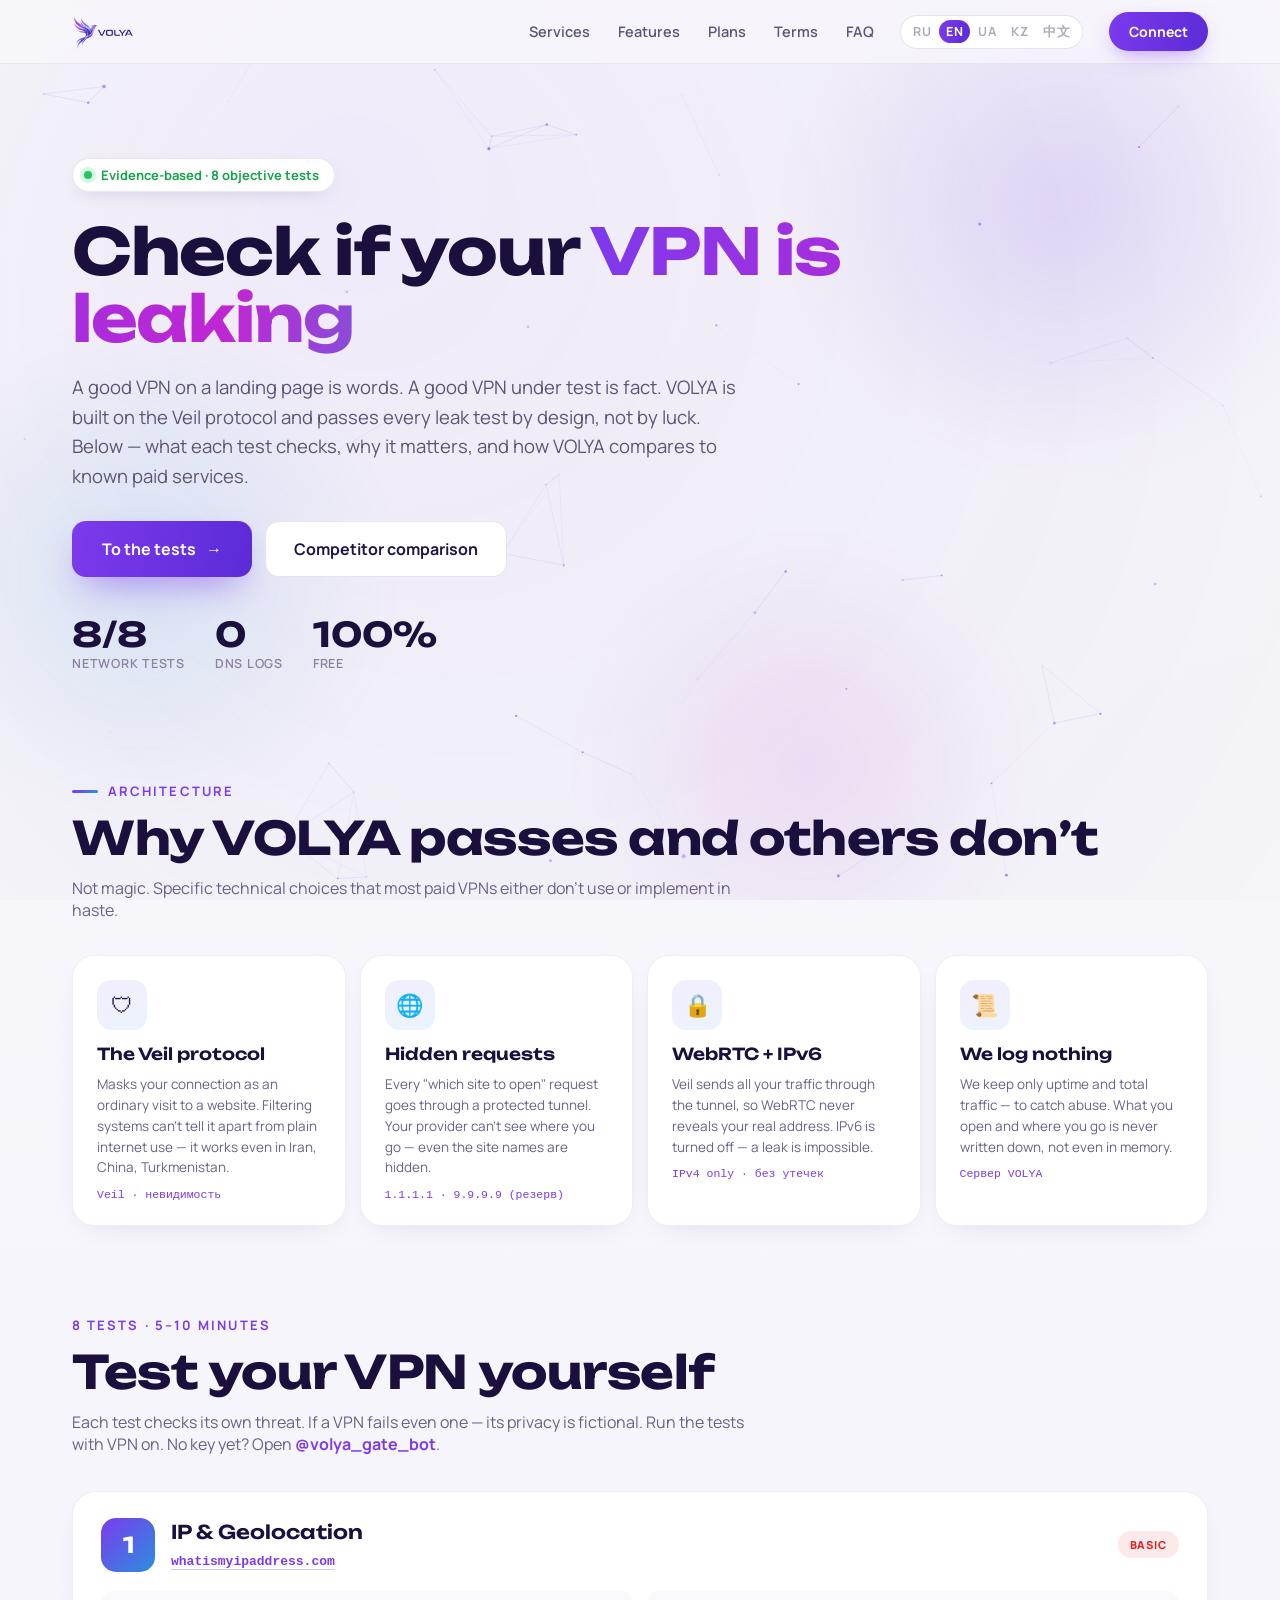
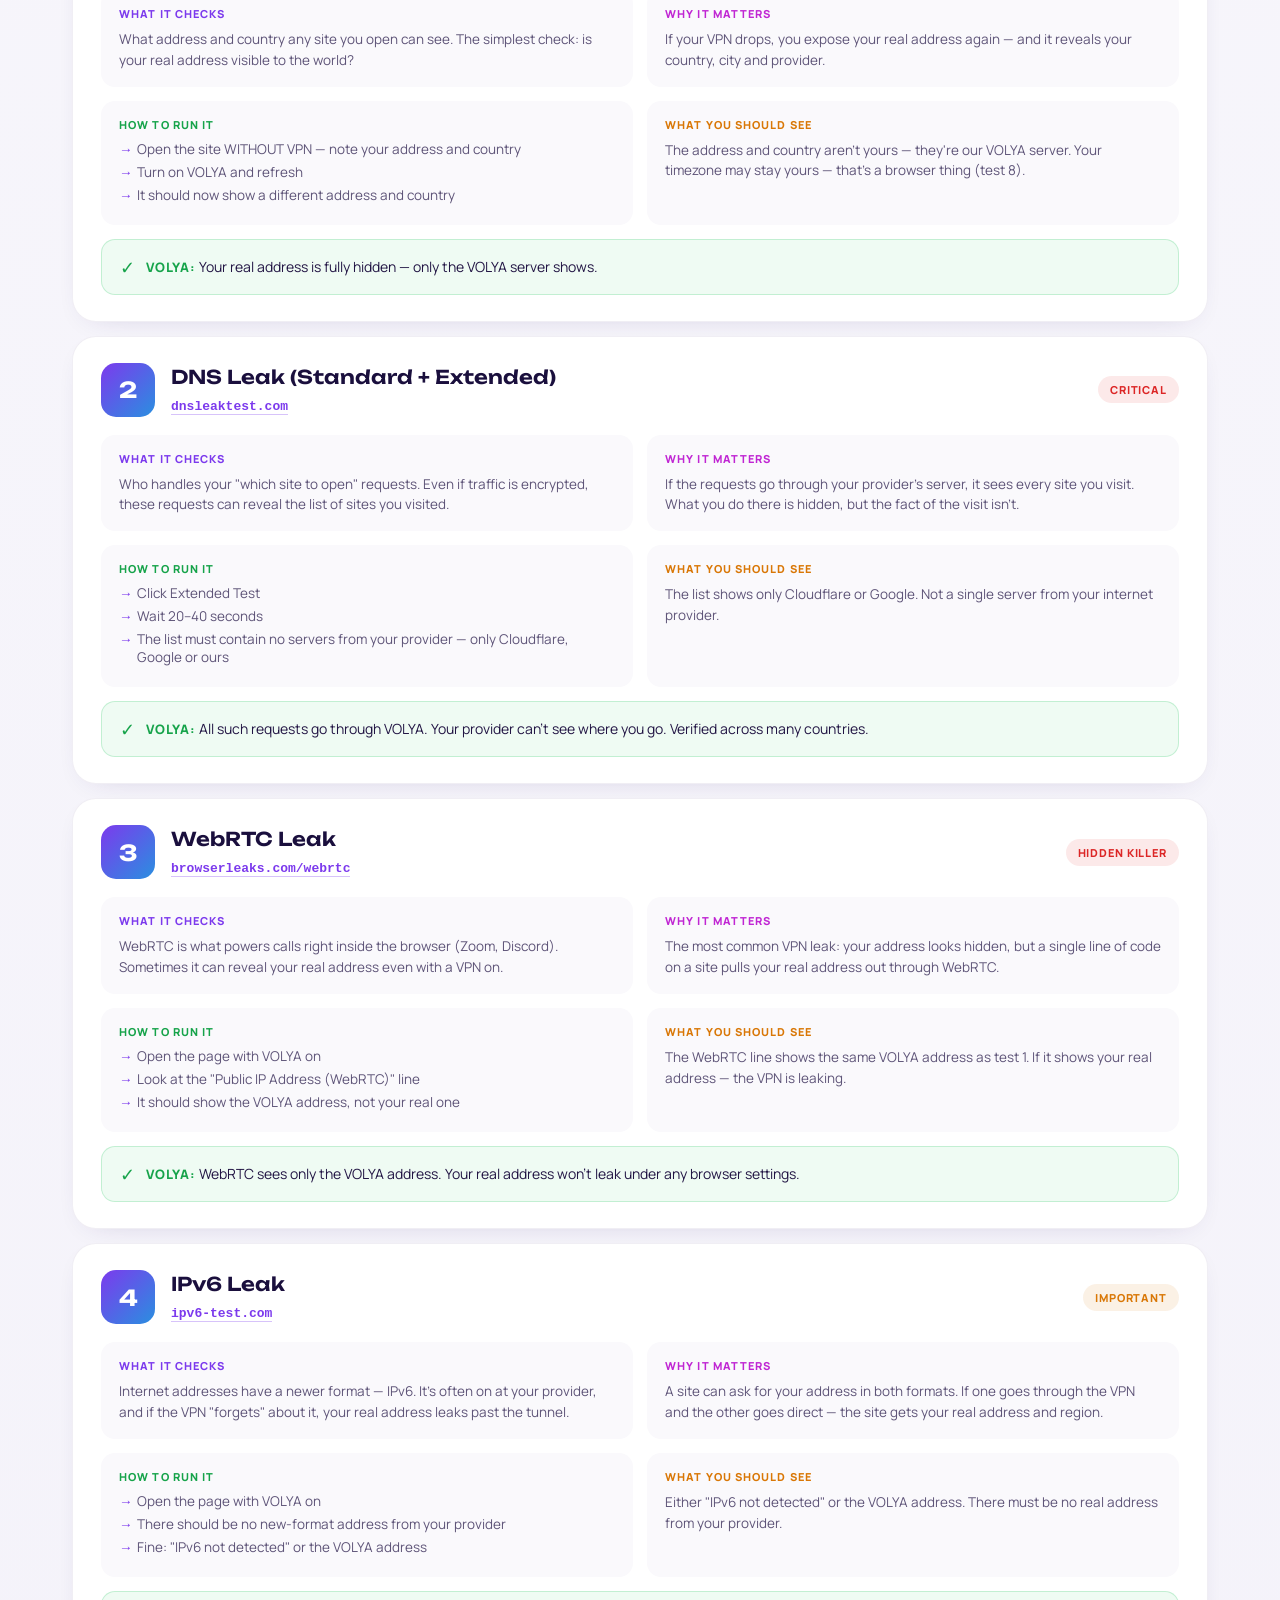
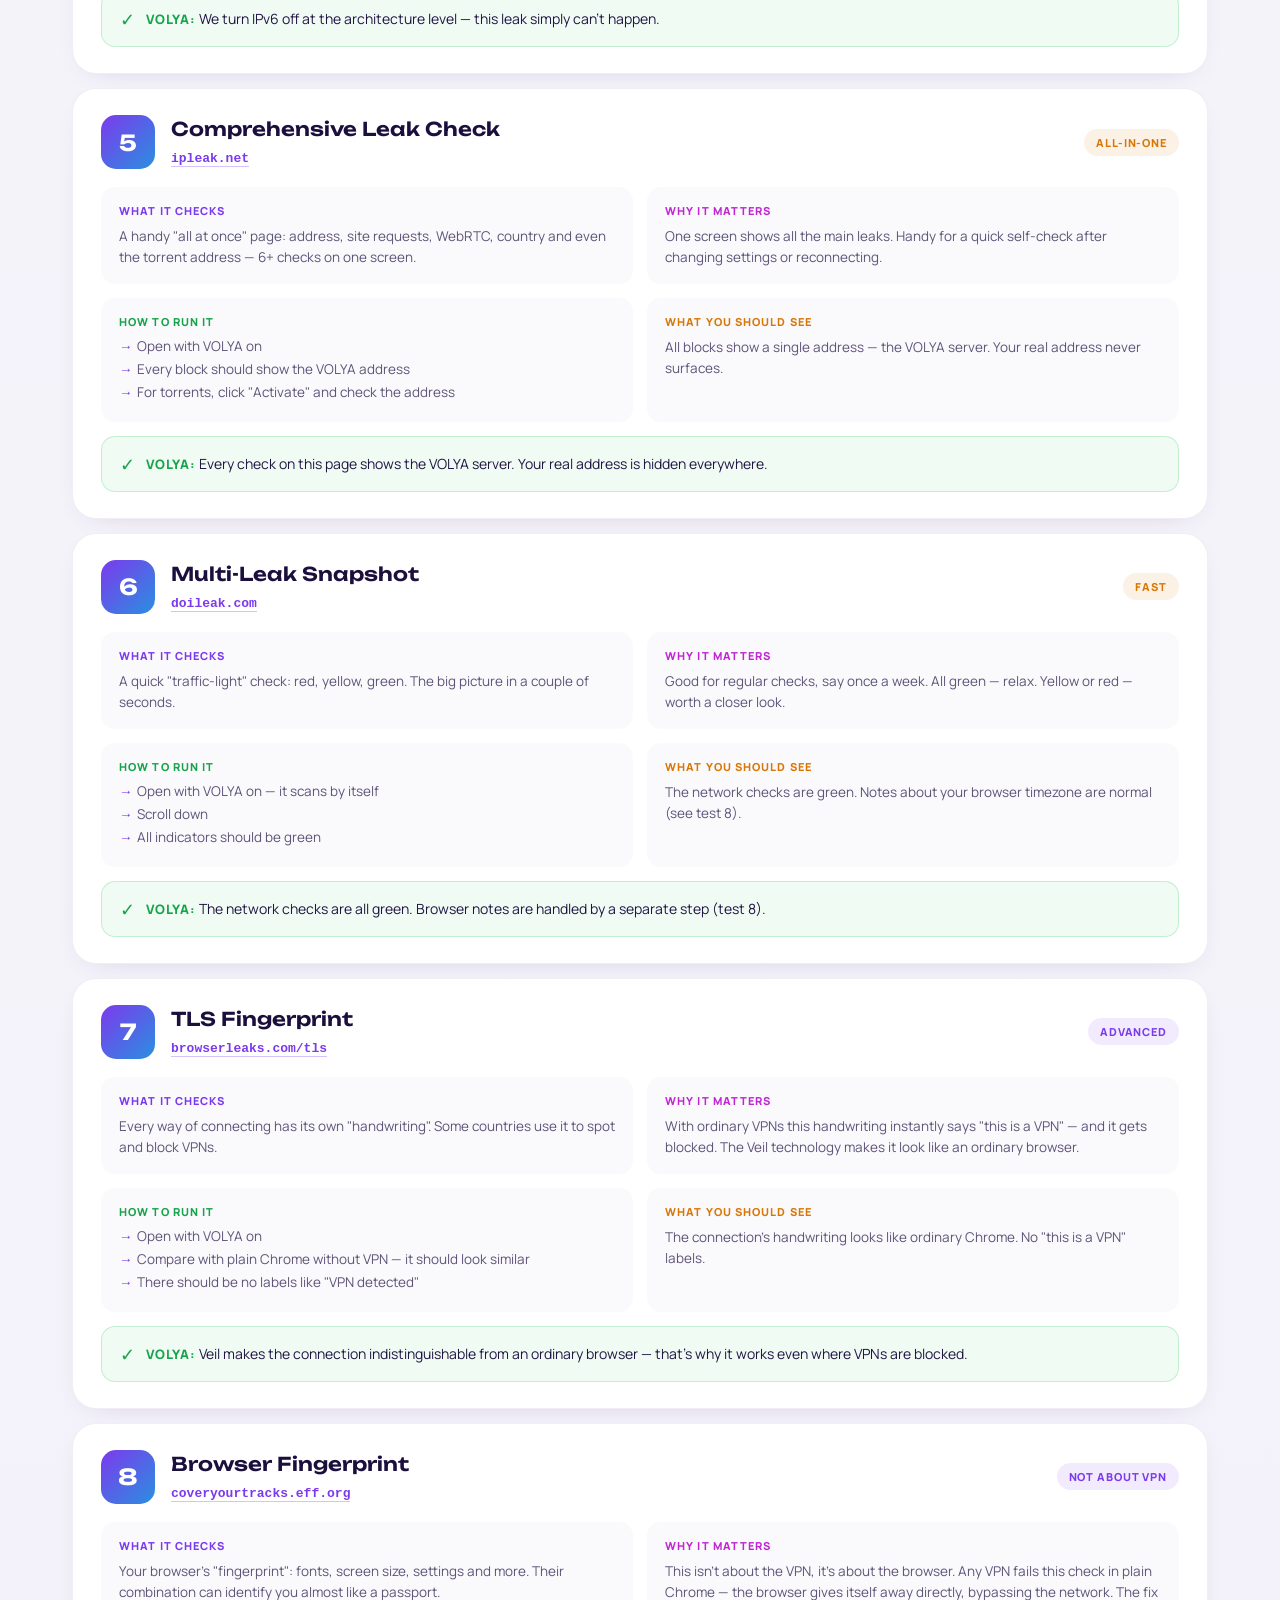
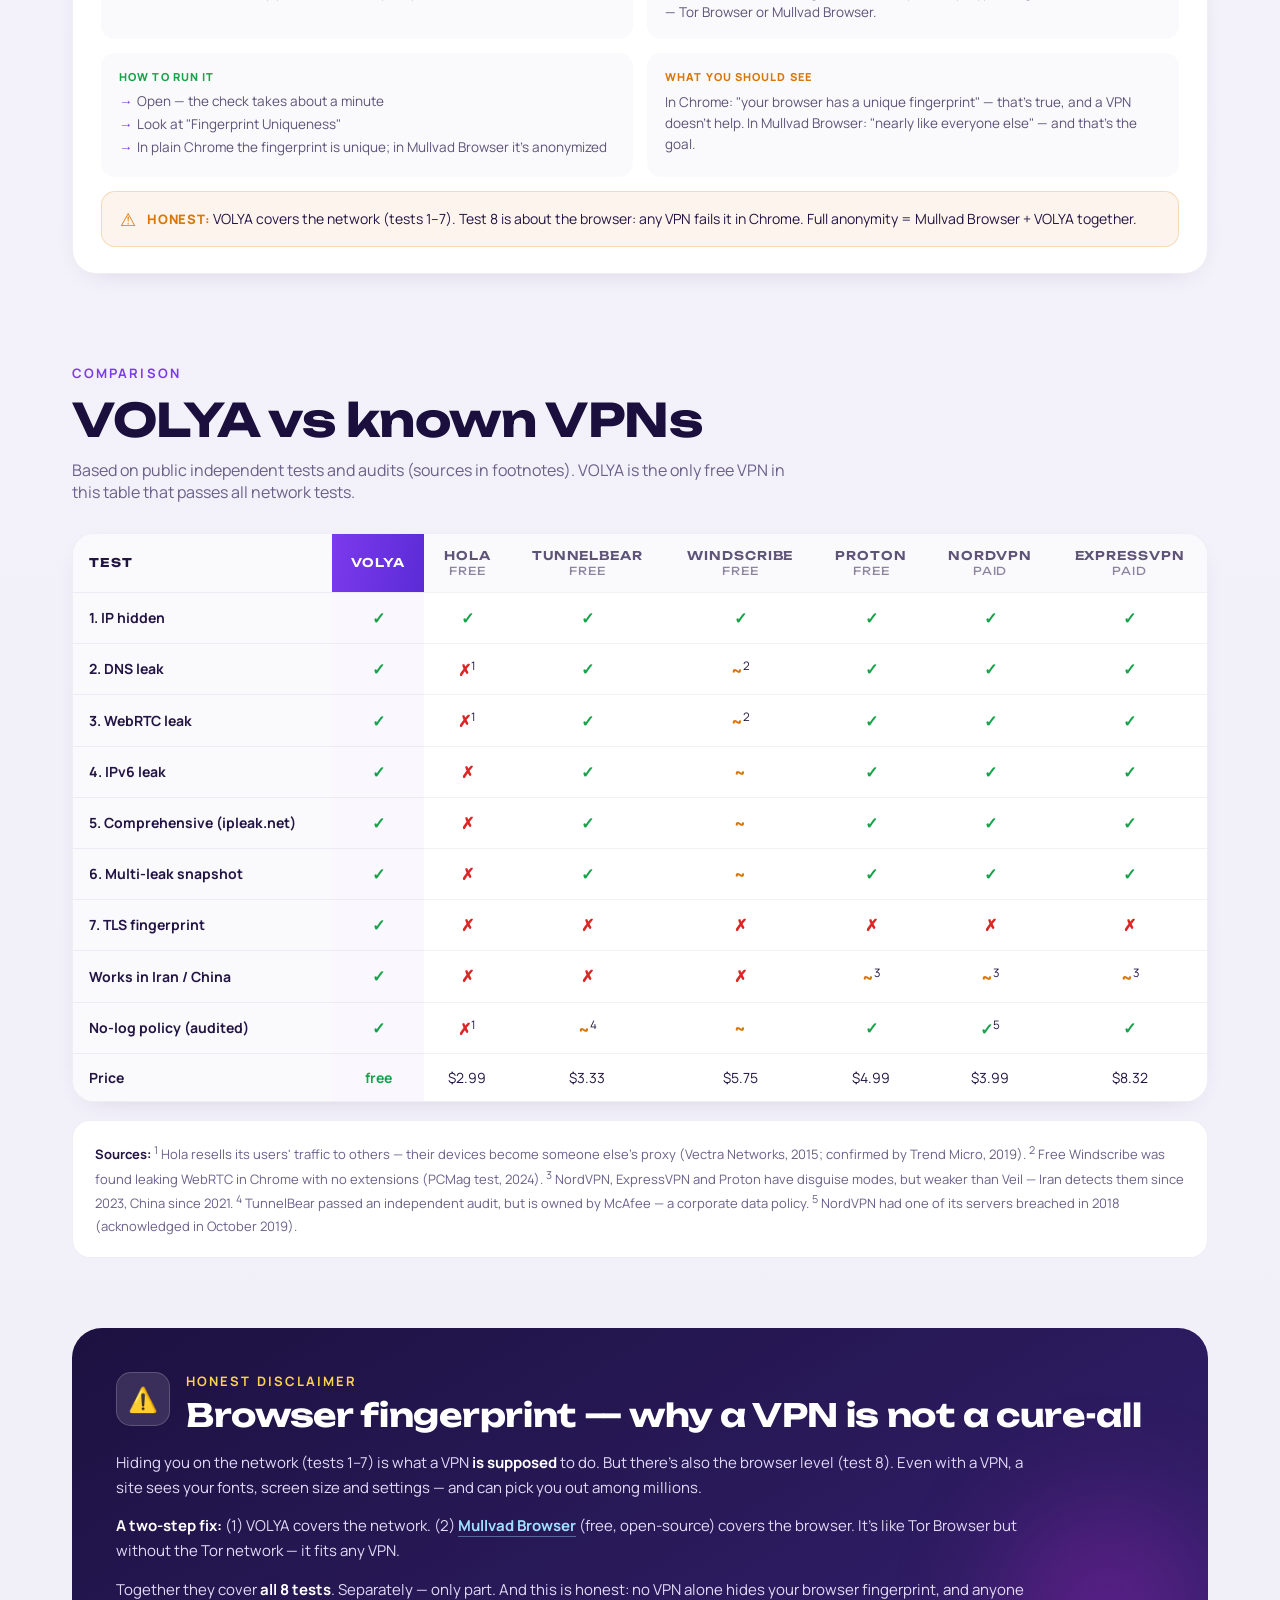
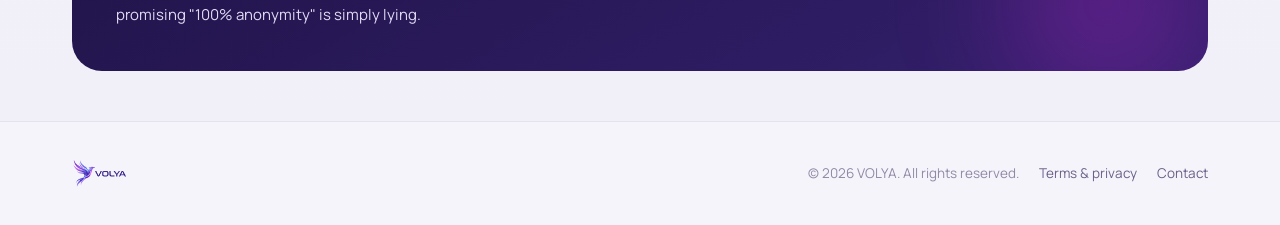
==== commit 52a367b6: "site(privacy): меньше техножаргона — убраны ASN/JA3/STUN/MaxMind/IPv6-префиксы, инфра generic (серве" ====
--- a/privacy.html
+++ b/privacy.html
@@ -124,7 +124,7 @@
       <span data-i18n="hero.title1">Проверь, не</span> <span class="shimmer" data-i18n="hero.title2">«дырявый» ли</span> <span data-i18n="hero.title3">твой VPN</span>
     </h1>
     <p data-reveal data-delay="160" style="font-size:clamp(15.5px,1.5vw,18.5px);line-height:1.6;color:#5E5478;max-width:680px;margin-bottom:30px" data-i18n="hero.sub">
-      Хороший VPN на рекламной страничке — это слова. Хороший VPN на тесте — это факт. VOLYA построен на технологии Вуаль и проходит все стандартные leak-тесты по архитектуре, а не «благодаря удаче». Ниже — что эти тесты проверяют, почему это важно, и как сравнивает VOLYA с известными платными конкурентами.
+      Хороший VPN на рекламной странице — это слова. Хороший VPN на тесте — это факт. VOLYA построен на технологии Вуаль и проходит все проверки на утечки не «по удаче», а по устройству. Ниже — что проверяет каждый тест, зачем это нужно и как VOLYA смотрится рядом с известными платными сервисами.
     </p>
     <div data-reveal data-delay="240" style="display:flex;gap:13px;flex-wrap:wrap;margin-bottom:36px">
       <a class="hov hov-cta" href="#tests" style="display:inline-flex;align-items:center;gap:10px;font-weight:700;font-size:16px;color:#fff;padding:16px 30px;border-radius:14px;background:linear-gradient(100deg,#7C3AED,#5B2BD6);box-shadow:0 16px 36px -12px rgba(124,58,237,.6)"><span data-i18n="hero.cta1">К тестам</span> →</a>
@@ -149,26 +149,26 @@
     <div class="hov hov-card-feat" data-reveal style="padding:24px;border-radius:22px;background:#fff;border:1px solid rgba(46,26,102,.07);box-shadow:0 8px 30px -20px rgba(46,26,102,.3)">
       <div style="font-size:22px;width:50px;height:50px;display:flex;align-items:center;justify-content:center;border-radius:14px;background:linear-gradient(160deg,#F3EEFD,#EAF4FD);margin-bottom:14px">🛡</div>
       <h3 class="shdisplay" style="font-weight:600;font-size:16.5px;color:#1A0F3D;margin-bottom:10px" data-i18n="arch.c1.t">Протокол Вуаль</h3>
-      <p style="font-size:13.5px;line-height:1.55;color:#6B6088;margin-bottom:10px" data-i18n="arch.c1.p">Маскирует TLS-handshake под реальный сайт (yahoo.com, microsoft.com). DPI не отличает от обычного HTTPS — работает в Иране, Китае, Туркменистане.</p>
-      <div class="mono" style="font-size:11.5px;color:#7C3AED">Veil · DPI-resistant</div>
+      <p style="font-size:13.5px;line-height:1.55;color:#6B6088;margin-bottom:10px" data-i18n="arch.c1.p">Маскирует твоё подключение под обычный заход на сайт. Системы фильтрации не отличают его от простого интернета — работает даже в Иране, Китае, Туркменистане.</p>
+      <div class="mono" style="font-size:11.5px;color:#7C3AED">Veil · невидимость</div>
     </div>
     <div class="hov hov-card-feat" data-reveal data-delay="100" style="padding:24px;border-radius:22px;background:#fff;border:1px solid rgba(46,26,102,.07);box-shadow:0 8px 30px -20px rgba(46,26,102,.3)">
       <div style="font-size:22px;width:50px;height:50px;display:flex;align-items:center;justify-content:center;border-radius:14px;background:linear-gradient(160deg,#F3EEFD,#EAF4FD);margin-bottom:14px">🌐</div>
-      <h3 class="shdisplay" style="font-weight:600;font-size:16.5px;color:#1A0F3D;margin-bottom:10px" data-i18n="arch.c2.t">DNS-туннелирование</h3>
-      <p style="font-size:13.5px;line-height:1.55;color:#6B6088;margin-bottom:10px" data-i18n="arch.c2.p">Все DNS-запросы принудительно идут через туннель Вуаль до Cloudflare. ISP не видит, на какие сайты ты заходишь — даже доменные имена скрыты.</p>
+      <h3 class="shdisplay" style="font-weight:600;font-size:16.5px;color:#1A0F3D;margin-bottom:10px" data-i18n="arch.c2.t">Скрытые запросы</h3>
+      <p style="font-size:13.5px;line-height:1.55;color:#6B6088;margin-bottom:10px" data-i18n="arch.c2.p">Все запросы «какой сайт открыть» идут через защищённый туннель. Провайдер не видит, куда ты заходишь — скрыты даже названия сайтов.</p>
       <div class="mono" style="font-size:11.5px;color:#7C3AED">1.1.1.1 · 9.9.9.9 (резерв)</div>
     </div>
     <div class="hov hov-card-feat" data-reveal data-delay="200" style="padding:24px;border-radius:22px;background:#fff;border:1px solid rgba(46,26,102,.07);box-shadow:0 8px 30px -20px rgba(46,26,102,.3)">
       <div style="font-size:22px;width:50px;height:50px;display:flex;align-items:center;justify-content:center;border-radius:14px;background:linear-gradient(160deg,#F3EEFD,#EAF4FD);margin-bottom:14px">🔒</div>
       <h3 class="shdisplay" style="font-weight:600;font-size:16.5px;color:#1A0F3D;margin-bottom:10px" data-i18n="arch.c3.t">WebRTC + IPv6</h3>
-      <p style="font-size:13.5px;line-height:1.55;color:#6B6088;margin-bottom:10px" data-i18n="arch.c3.p">Вуаль туннелирует и TCP, и UDP — STUN-запросы WebRTC не выдают реальный IP. IPv6 отключён архитектурно — leak невозможен.</p>
-      <div class="mono" style="font-size:11.5px;color:#7C3AED">IPv4 only · STUN tunneled</div>
+      <p style="font-size:13.5px;line-height:1.55;color:#6B6088;margin-bottom:10px" data-i18n="arch.c3.p">Вуаль пропускает через туннель весь трафик, поэтому WebRTC не раскрывает твой настоящий адрес. IPv6 выключен — утечка невозможна.</p>
+      <div class="mono" style="font-size:11.5px;color:#7C3AED">IPv4 only · без утечек</div>
     </div>
     <div class="hov hov-card-feat" data-reveal data-delay="300" style="padding:24px;border-radius:22px;background:#fff;border:1px solid rgba(46,26,102,.07);box-shadow:0 8px 30px -20px rgba(46,26,102,.3)">
       <div style="font-size:22px;width:50px;height:50px;display:flex;align-items:center;justify-content:center;border-radius:14px;background:linear-gradient(160deg,#F3EEFD,#EAF4FD);margin-bottom:14px">📜</div>
-      <h3 class="shdisplay" style="font-weight:600;font-size:16.5px;color:#1A0F3D;margin-bottom:10px" data-i18n="arch.c4.t">No-log архитектура</h3>
-      <p style="font-size:13.5px;line-height:1.55;color:#6B6088;margin-bottom:10px" data-i18n="arch.c4.p">Только uptime и суммарный bandwidth для антиабьюза. Контент и DNS-запросы нигде не записываются — даже в RAM.</p>
-      <div class="mono" style="font-size:11.5px;color:#7C3AED">Oracle Cloud · Ashburn</div>
+      <h3 class="shdisplay" style="font-weight:600;font-size:16.5px;color:#1A0F3D;margin-bottom:10px" data-i18n="arch.c4.t">Ничего не пишем</h3>
+      <p style="font-size:13.5px;line-height:1.55;color:#6B6088;margin-bottom:10px" data-i18n="arch.c4.p">Храним только время работы и общий объём трафика — чтобы ловить злоупотребления. Что ты открываешь и куда заходишь — не пишется нигде, даже в памяти.</p>
+      <div class="mono" style="font-size:11.5px;color:#7C3AED">Сервер VOLYA</div>
     </div>
   </div>
 </section>
@@ -178,7 +178,7 @@
   <div data-reveal style="margin-bottom:36px">
     <div style="font-size:13px;font-weight:700;letter-spacing:.16em;text-transform:uppercase;color:#7C3AED;margin-bottom:14px" data-i18n="tests.kicker">8 тестов · 5–10 минут</div>
     <h2 class="shdisplay" style="font-weight:700;font-size:clamp(28px,3.8vw,46px);line-height:1.05;letter-spacing:-.01em;color:#1A0F3D;margin-bottom:14px" data-i18n="tests.title">Проверь свой VPN сам</h2>
-    <p style="font-size:16px;color:#6B6088;max-width:680px" data-i18n="tests.sub">Каждый тест — конкретный угрозовой вектор. Если VPN не проходит хотя бы один — приватность фиктивна. Делай тесты с включённым VPN. Если нет — открой <a href="https://t.me/volya_gate_bot" style="color:#7C3AED;font-weight:700">@volya_gate_bot</a> и получи ключ.</p>
+    <p style="font-size:16px;color:#6B6088;max-width:680px" data-i18n="tests.sub">Каждый тест проверяет свою угрозу. Если VPN не проходит хотя бы один — приватность фиктивна. Делай тесты с включённым VPN. Нет ключа — открой <a href="https://t.me/volya_gate_bot" style="color:#7C3AED;font-weight:700">@volya_gate_bot</a>.</p>
   </div>
   <div id="tests-list" style="display:flex;flex-direction:column;gap:14px"></div>
 </section>
@@ -209,7 +209,7 @@
         <tr><td data-i18n="cmp.r4">4. IPv6 leak</td><td class="volya"><span class="pass">✓</span></td><td><span class="fail">✗</span></td><td><span class="pass">✓</span></td><td><span class="mixed">~</span></td><td><span class="pass">✓</span></td><td><span class="pass">✓</span></td><td><span class="pass">✓</span></td></tr>
         <tr><td data-i18n="cmp.r5">5. Comprehensive (ipleak.net)</td><td class="volya"><span class="pass">✓</span></td><td><span class="fail">✗</span></td><td><span class="pass">✓</span></td><td><span class="mixed">~</span></td><td><span class="pass">✓</span></td><td><span class="pass">✓</span></td><td><span class="pass">✓</span></td></tr>
         <tr><td data-i18n="cmp.r6">6. Multi-leak snapshot</td><td class="volya"><span class="pass">✓</span></td><td><span class="fail">✗</span></td><td><span class="pass">✓</span></td><td><span class="mixed">~</span></td><td><span class="pass">✓</span></td><td><span class="pass">✓</span></td><td><span class="pass">✓</span></td></tr>
-        <tr><td data-i18n="cmp.r7">7. TLS fingerprint (JA3)</td><td class="volya"><span class="pass">✓</span></td><td><span class="fail">✗</span></td><td><span class="fail">✗</span></td><td><span class="fail">✗</span></td><td><span class="fail">✗</span></td><td><span class="fail">✗</span></td><td><span class="fail">✗</span></td></tr>
+        <tr><td data-i18n="cmp.r7">7. TLS fingerprint</td><td class="volya"><span class="pass">✓</span></td><td><span class="fail">✗</span></td><td><span class="fail">✗</span></td><td><span class="fail">✗</span></td><td><span class="fail">✗</span></td><td><span class="fail">✗</span></td><td><span class="fail">✗</span></td></tr>
         <tr><td data-i18n="cmp.r8">Работает в Иране / Китае</td><td class="volya"><span class="pass">✓</span></td><td><span class="fail">✗</span></td><td><span class="fail">✗</span></td><td><span class="fail">✗</span></td><td><span class="mixed">~</span><sup>3</sup></td><td><span class="mixed">~</span><sup>3</sup></td><td><span class="mixed">~</span><sup>3</sup></td></tr>
         <tr><td data-i18n="cmp.r9">No-log policy (audited)</td><td class="volya"><span class="pass">✓</span></td><td><span class="fail">✗</span><sup>1</sup></td><td><span class="mixed">~</span><sup>4</sup></td><td><span class="mixed">~</span></td><td><span class="pass">✓</span></td><td><span class="pass">✓</span><sup>5</sup></td><td><span class="pass">✓</span></td></tr>
         <tr><td data-i18n="cmp.r10">Цена</td><td class="volya"><strong style="color:#16A34A" data-i18n="cmp.free">бесплатно</strong></td><td>$2.99</td><td>$3.33</td><td>$5.75</td><td>$4.99</td><td>$3.99</td><td>$8.32</td></tr>
@@ -218,11 +218,11 @@
   </div>
   <div data-reveal style="margin-top:18px;padding:20px 22px;border-radius:18px;background:#fff;border:1px solid rgba(46,26,102,.07);font-size:13px;line-height:1.7;color:#6B6088" data-i18n="cmp.notes">
     <strong style="color:#221544">Источники:</strong>
-    <sup>1</sup> Hola продаёт трафик юзеров как exit-nodes сети Bright Data (Luminati) — Vectra Networks 2015, подтверждение Trend Micro 2019.
-    <sup>2</sup> Windscribe Free: WebRTC leak в Chrome без расширений — тест PCMag 2024.
-    <sup>3</sup> NordVPN/ExpressVPN/Proton имеют obfuscated servers, но не уровня Вуаль. Их обфускация опознаётся DPI Ирана с 2023, в Китае — с 2021 (OONI Probe, NetBlocks).
-    <sup>4</sup> TunnelBear прошёл audit Cure53 (2021/2023), но принадлежит McAfee — корпоративная политика данных.
-    <sup>5</sup> NordVPN 2018 — один из exit-nodes в Финляндии (через Creanova) был скомпрометирован; официально признано в октябре 2019.
+    <sup>1</sup> Hola продаёт трафик своих пользователей другим — их устройства становятся чужими прокси (Vectra Networks, 2015; подтверждение Trend Micro, 2019).
+    <sup>2</sup> У бесплатного Windscribe находили утечку WebRTC в Chrome без расширений (тест PCMag, 2024).
+    <sup>3</sup> У NordVPN, ExpressVPN и Proton есть режимы маскировки, но слабее Вуаль — в Иране их распознают с 2023, в Китае с 2021.
+    <sup>4</sup> TunnelBear проходил независимый аудит, но принадлежит McAfee — это корпоративная политика по данным.
+    <sup>5</sup> У NordVPN в 2018 был взломан один из серверов (признано в октябре 2019).
   </div>
 </section>
 
@@ -234,13 +234,13 @@
       <div style="flex-shrink:0;font-size:24px;width:54px;height:54px;display:flex;align-items:center;justify-content:center;border-radius:15px;background:rgba(255,255,255,.12);border:1px solid rgba(255,255,255,.18)">⚠️</div>
       <div>
         <div style="font-size:13px;font-weight:700;letter-spacing:.16em;text-transform:uppercase;color:#FCD34D;margin-bottom:8px" data-i18n="disc.kicker">Честный disclaimer</div>
-        <h2 class="shdisplay" style="font-weight:700;font-size:clamp(22px,2.8vw,32px);line-height:1.1;letter-spacing:-.01em" data-i18n="disc.title">Browser fingerprinting — почему VPN не панацея</h2>
+        <h2 class="shdisplay" style="font-weight:700;font-size:clamp(22px,2.8vw,32px);line-height:1.1;letter-spacing:-.01em" data-i18n="disc.title">Отпечаток браузера — почему VPN не панацея</h2>
       </div>
     </div>
     <div style="position:relative;display:grid;gap:14px;font-size:15px;line-height:1.65;color:#E2DAF6;max-width:920px">
-      <p data-i18n="disc.p1">Network-level privacy (тесты 1–7) — это то, что VPN <strong style="color:#fff">должен</strong> делать. Browser-level privacy (тест 8) — это уровень браузера. Если ты в Chrome с включённым VPN, сайт всё равно знает: какие fonts, какой canvas-рендеринг, какие плагины, какое разрешение экрана. Это уникальная подпись, идентифицирующая тебя среди миллионов.</p>
-      <p data-i18n="disc.p2"><strong style="color:#fff">Решение в 2 шага:</strong> (1) VOLYA закрывает network-уровень. (2) <a href="https://mullvad.net/en/browser" target="_blank" rel="noopener" style="color:#9FE0FF;font-weight:700;border-bottom:1px solid rgba(159,224,255,.4)">Mullvad Browser</a> (бесплатный, open-source) закрывает browser-уровень. Сделан как Tor Browser без Tor-сети — для использования с любым VPN.</p>
-      <p data-i18n="disc.p3">Вместе они закрывают <strong style="color:#fff">все 8 тестов</strong>. По отдельности — частично. Это честно: ни один VPN сам по себе не решает fingerprint, и продавцы которые обещают «100% анонимность» — врут.</p>
+      <p data-i18n="disc.p1">Скрыть тебя в сети (тесты 1–7) — это то, что VPN <strong style="color:#fff">и должен</strong> делать. Но есть ещё уровень браузера (тест 8). Даже с VPN сайт видит твои шрифты, размер экрана и настройки — а по ним тебя можно узнать среди миллионов.</p>
+      <p data-i18n="disc.p2"><strong style="color:#fff">Решение в 2 шага:</strong> (1) VOLYA закрывает сеть. (2) <a href="https://mullvad.net/en/browser" target="_blank" rel="noopener" style="color:#9FE0FF;font-weight:700;border-bottom:1px solid rgba(159,224,255,.4)">Mullvad Browser</a> (бесплатный, с открытым кодом) закрывает браузер. Он как Tor Browser, но без сети Tor — подходит к любому VPN.</p>
+      <p data-i18n="disc.p3">Вместе они закрывают <strong style="color:#fff">все 8 тестов</strong>. По отдельности — только часть. И это честно: ни один VPN сам по себе не прячет отпечаток браузера, а кто обещает «100% анонимность» — просто врёт.</p>
     </div>
   </div>
 </section>
@@ -261,366 +261,366 @@
 // ── i18n ────────────────────────────────────────────────────────────────────
 const RU = {
   nav:{services:'Сервисы',features:'Возможности',tariffs:'Тарифы',terms:'Условия',faq:'FAQ',connect:'Подключить'},
-  hero:{badge:'Доказательно · 8 объективных тестов',title1:'Проверь, не',title2:'«дырявый» ли',title3:'твой VPN',sub:'Хороший VPN на рекламной страничке — это слова. Хороший VPN на тесте — это факт. VOLYA построен на технологии Вуаль и проходит все стандартные leak-тесты по архитектуре, а не «благодаря удаче». Ниже — что эти тесты проверяют, почему это важно, и как сравнивает VOLYA с известными платными конкурентами.',cta1:'К тестам',cta2:'Сравнение с конкурентами',stat1:'сетевых тестов',stat2:'DNS-логов',stat3:'бесплатно'},
-  arch:{kicker:'Архитектура',title:'Почему VOLYA проходит, а другие — нет',sub:'Это не магия. Конкретные технические решения, которые большинство платных VPN либо не используют, либо реализуют наспех.',
-    c1:{t:'Протокол Вуаль',p:'Маскирует TLS-handshake под реальный сайт (yahoo.com, microsoft.com). DPI не отличает от обычного HTTPS — работает в Иране, Китае, Туркменистане.'},
-    c2:{t:'DNS-туннелирование',p:'Все DNS-запросы принудительно идут через туннель Вуаль до Cloudflare. ISP не видит, на какие сайты ты заходишь — даже доменные имена скрыты.'},
-    c3:{t:'WebRTC + IPv6',p:'Вуаль туннелирует и TCP, и UDP — STUN-запросы WebRTC не выдают реальный IP. IPv6 отключён архитектурно — leak невозможен.'},
-    c4:{t:'No-log архитектура',p:'Только uptime и суммарный bandwidth для антиабьюза. Контент и DNS-запросы нигде не записываются — даже в RAM.'}},
-  tests:{kicker:'8 тестов · 5–10 минут',title:'Проверь свой VPN сам',sub:'Каждый тест — конкретный угрозовой вектор. Если VPN не проходит хотя бы один — приватность фиктивна.',
+  hero:{badge:'Доказательно · 8 объективных тестов',title1:'Проверь, не',title2:'«дырявый» ли',title3:'твой VPN',sub:'Хороший VPN на рекламной странице — это слова. Хороший VPN на тесте — это факт. VOLYA построен на технологии Вуаль и проходит все проверки на утечки не «по удаче», а по устройству. Ниже — что проверяет каждый тест, зачем это нужно и как VOLYA смотрится рядом с известными платными сервисами.',cta1:'К тестам',cta2:'Сравнение с конкурентами',stat1:'сетевых тестов',stat2:'DNS-логов',stat3:'бесплатно'},
+  arch:{kicker:'Архитектура',title:'Почему VOLYA проходит, а другие — нет',sub:'Это не магия. Конкретные технические решения, которые большинство платных VPN либо не используют, либо делают наспех.',
+    c1:{t:'Протокол Вуаль',p:'Маскирует твоё подключение под обычный заход на сайт. Системы фильтрации не отличают его от простого интернета — работает даже в Иране, Китае, Туркменистане.'},
+    c2:{t:'Скрытые запросы',p:'Все запросы «какой сайт открыть» идут через защищённый туннель. Провайдер не видит, куда ты заходишь — скрыты даже названия сайтов.'},
+    c3:{t:'WebRTC + IPv6',p:'Вуаль пропускает через туннель весь трафик, поэтому WebRTC не раскрывает твой настоящий адрес. IPv6 выключен — утечка невозможна.'},
+    c4:{t:'Ничего не пишем',p:'Храним только время работы и общий объём трафика — чтобы ловить злоупотребления. Что ты открываешь и куда заходишь — не пишется нигде, даже в памяти.'}},
+  tests:{kicker:'8 тестов · 5–10 минут',title:'Проверь свой VPN сам',sub:'Каждый тест проверяет свою угрозу. Если VPN не проходит хотя бы один — приватность фиктивна.',
     list:[
       {n:1,t:'IP & Geolocation',d:'whatismyipaddress.com',u:'https://whatismyipaddress.com',badge:'Базовый',badgeColor:'#DC2626',badgeBg:'rgba(220,38,38,.1)',
-        what:'Видимый внешний IP, его геолокация по базам MaxMind, ISP/ASN и часовой пояс. Самый базовый тест: «видит ли мир мой реальный IP».',
-        why:'Если VPN сломан или туннель разорвался — видишь свой реальный IP. Любой сайт по этому IP знает страну, город, ISP, и часто примерный район.',
-        how:['Зайди БЕЗ VPN — запиши реальный IP и страну','Включи VOLYA, обнови страницу','Должен показать другой IP и другую страну','Сверь ASN — должен быть Oracle / Cloudflare / Hetzner, не твой провайдер'],
-        exp:'IP принадлежит Oracle Cloud (Ashburn, Virginia, US). ASN AS31898 (Oracle). Часовой пояс может остаться твоим (это уровень браузера, см. тест 8).',
-        volya:'Exit-нода в Ashburn (US), реальный IP полностью скрыт. ASN всегда Oracle, не локального провайдера.'},
+        what:'Какой адрес и какую страну видит любой сайт, который ты открываешь. Самая простая проверка: виден ли миру твой настоящий адрес.',
+        why:'Если VPN отвалился, ты снова светишь настоящий адрес — а по нему видно твою страну, город и провайдера.',
+        how:['Открой сайт БЕЗ VPN — запомни свой адрес и страну','Включи VOLYA и обнови страницу','Теперь должен показаться другой адрес и другая страна'],
+        exp:'Адрес и страна — не твои, а нашего сервера VOLYA. Часовой пояс может остаться твоим — это уже про браузер (тест 8).',
+        volya:'Настоящий адрес полностью скрыт — виден только сервер VOLYA.'},
       {n:2,t:'DNS Leak (Standard + Extended)',d:'dnsleaktest.com',u:'https://dnsleaktest.com',badge:'Критично',badgeColor:'#DC2626',badgeBg:'rgba(220,38,38,.1)',
-        what:'Куда идут твои DNS-запросы (преобразование доменных имён в IP). «Когда ты заходишь на habr.com, какой DNS-сервер видит этот запрос?»',
-        why:'Главная скрытая угроза. VPN может шифровать трафик, но если DNS идут через DNS-сервер провайдера — ISP видит каждый сайт, на который ты заходишь. Содержимое скрыто, но «кому ты звонишь» — видно.',
-        how:['Нажми Extended Test (не Standard)','Жди 20–40 секунд — система делает 6+ запросов','Смотри список DNS-серверов','Все должны быть Cloudflare/Google/наши, ни одного — от ISP'],
-        exp:'1–4 DNS-сервера от Cloudflare (AS13335) или Google (AS15169). Геолокация — США или EU. Никаких Magyar Telekom / Vodafone HU / Beeline / МТС / Ростелеком.',
-        volya:'DNS-трафик принудительно туннелируется через Вуаль до Cloudflare 1.1.1.1. 0 leaks в Extended Test, проверено в Венгрии, России, Турции, ОАЭ, Иране.'},
+        what:'Через кого проходят твои запросы «какой сайт открыть». Даже если трафик зашифрован, эти запросы могут выдать список посещённых сайтов.',
+        why:'Если запросы идут через сервер провайдера, он видит каждый сайт, куда ты заходишь. Что ты там делаешь — скрыто, но сам факт визита — нет.',
+        how:['Нажми Extended Test','Подожди 20–40 секунд','В списке не должно быть серверов твоего провайдера — только Cloudflare, Google или наши'],
+        exp:'В списке — только Cloudflare или Google. Ни одного сервера твоего интернет-провайдера.',
+        volya:'Все такие запросы идут через VOLYA. Провайдер не видит, куда ты заходишь. Проверено в разных странах.'},
       {n:3,t:'WebRTC Leak',d:'browserleaks.com/webrtc',u:'https://browserleaks.com/webrtc',badge:'Скрытый killer',badgeColor:'#DC2626',badgeBg:'rgba(220,38,38,.1)',
-        what:'WebRTC — технология P2P-связи в браузере (Zoom, Discord-веб). Для P2P делает STUN-запросы, которые могут раскрыть реальный IP даже за VPN.',
-        why:'Самая известная и распространённая дыра VPN-индустрии. Юзер уверен, что защищён, IP-тест показывает VPN-адрес, но WebRTC палит реальный IP через STUN — и любой сайт с одной строкой JS получает твой реальный адрес.',
-        how:['Открой страницу с VPN','Смотри «Public IP Address (WebRTC)»','Должен совпадать с твоим VPN-IP, не реальным','«Local IP Address» — окей если приватный (192.168 или 10.0)'],
-        exp:'Public IP via WebRTC — тот же что в тесте 1 (Oracle Ashburn). Если видишь там реальный IP (Magyar Telekom) — VPN дырявый. Local IP скрывается через chrome://flags → WebRTC IP handling.',
-        volya:'Вуаль туннелирует ВСЕ TCP/UDP-соединения включая STUN. WebRTC видит только Oracle-IP. Реальный IP не утекает ни при каких настройках браузера.'},
+        what:'WebRTC — то, через что работают звонки прямо в браузере (Zoom, Discord). Иногда он может выдать настоящий адрес даже при включённом VPN.',
+        why:'Самая частая дыра у VPN: адрес вроде бы скрыт, но одна строчка кода на сайте вытягивает твой настоящий адрес через WebRTC.',
+        how:['Открой страницу с включённым VOLYA','Смотри строку «Public IP Address (WebRTC)»','Там должен быть адрес VOLYA, а не твой настоящий'],
+        exp:'В строке WebRTC — тот же адрес VOLYA, что и в тесте 1. Если там твой настоящий адрес — VPN дырявый.',
+        volya:'WebRTC видит только адрес VOLYA. Настоящий адрес не утечёт ни при каких настройках браузера.'},
       {n:4,t:'IPv6 Leak',d:'ipv6-test.com',u:'https://ipv6-test.com',badge:'Важно',badgeColor:'#D97706',badgeBg:'rgba(217,119,6,.1)',
-        what:'Виден ли твой IPv6 — следующее поколение интернет-адресации. У многих провайдеров IPv6 включён по умолчанию, и если VPN туннелирует только IPv4, IPv6 уходит вне туннеля.',
-        why:'Сайт может использовать обе версии протокола. Если IPv4 идёт через VPN, а IPv6 — нет, сайт получает оба адреса. Твой реальный IPv6 палит провайдера и регион. WireGuard-конфиги без IPv6-туннеля страдают этим по умолчанию.',
-        how:['Открой страницу с VPN','Смотри «IPv6: Not supported by your browser»','Или IPv6 показывает адрес VPN-сервера','Если показывает 2a02:… с твоего ISP — leak'],
-        exp:'Либо «IPv6 not detected», либо адрес Oracle. Никаких 2a02:8388: (DT-HU) / 2001:4860: (твой ISP). Score — IPv4 only (10/10) ИЛИ dual-stack с VPN-адресом.',
-        volya:'IPv6 отключён на уровне нашей архитектуры (только IPv4 через туннель). IPv6-leak архитектурно невозможен.'},
+        what:'У интернет-адресов есть новый формат — IPv6. Он часто включён у провайдера, и если VPN про него «забыл», настоящий адрес утекает мимо туннеля.',
+        why:'Сайт может спросить адрес в обоих форматах. Если один идёт через VPN, а другой напрямую — сайт получит твой настоящий адрес и регион.',
+        how:['Открой страницу с включённым VOLYA','Не должно быть адреса в новом формате от твоего провайдера','Нормально: «IPv6 не обнаружен» или адрес VOLYA'],
+        exp:'Либо «IPv6 не обнаружен», либо адрес VOLYA. Настоящего адреса твоего провайдера быть не должно.',
+        volya:'У нас IPv6 выключен на уровне архитектуры — такая утечка невозможна в принципе.'},
       {n:5,t:'Comprehensive Leak Check',d:'ipleak.net',u:'https://ipleak.net',badge:'All-in-one',badgeColor:'#D97706',badgeBg:'rgba(217,119,6,.1)',
-        what:'Удобный all-in-one от AirVPN: IP, DNS, WebRTC, geolocation, торрент-IP, mDNS. За одну страницу проверяет 6+ векторов утечки.',
-        why:'Один экран — все основные угрозы. Удобно для быстрой проверки после смены настроек или переподключения. Также показывает torrent-leak — отдельный IP, видимый торрент-трекерам.',
-        how:['Зайди с включённым VPN','Все секции должны показать VPN-IP','Geolocation Coordinates — точка в Ashburn','Torrent Address Detection — нажми «Activate» и сверь'],
-        exp:'Главный IP, DNS, WebRTC, Torrent — все одинаковые, все Oracle. Geolocation — Ashburn (38.7°, -77.5°). mDNS — отсутствует или приватный.',
-        volya:'Все 6 секций показывают Oracle Ashburn. Реальный IP скрыт во всех векторах.'},
+        what:'Удобная страница «всё сразу»: адрес, запросы к сайтам, WebRTC, страна и даже адрес для торрентов — 6+ проверок на одном экране.',
+        why:'Один экран показывает все главные утечки. Удобно быстро проверить себя после смены настроек или переподключения.',
+        how:['Открой с включённым VOLYA','Во всех блоках должен быть адрес VOLYA','Для торрентов нажми «Activate» и сверь адрес'],
+        exp:'Все блоки показывают один адрес — сервера VOLYA. Твой настоящий адрес нигде не всплывает.',
+        volya:'Все проверки на этой странице показывают сервер VOLYA. Настоящий адрес скрыт везде.'},
       {n:6,t:'Multi-Leak Snapshot',d:'doileak.com',u:'https://doileak.com',badge:'Быстро',badgeColor:'#D97706',badgeBg:'rgba(217,119,6,.1)',
-        what:'Быстрая мгновенная проверка большинства leak-векторов с цветной индикацией: красный/жёлтый/зелёный. За 5 секунд — общая картина.',
-        why:'Удобно для регулярного контроля. Делать раз в неделю или после каждого major update. Страница вся зелёная — спокоен. Жёлтое/красное — копай глубже через ipleak.net.',
-        how:['Открой с VPN — авто-сканирует','Скролл вниз, читай блоки','Все индикаторы должны быть зелёными','Если жёлтый — обычно false positive timezone/lang'],
-        exp:'WebRTC, DNS, IPv6 — все зелёные. Browser Headers — частично жёлтые (timezone браузера может не совпадать с IP-страной — это норма, см. тест 8).',
-        volya:'Сетевые тесты все зелёные. Браузерные warnings (timezone) — нормальны, fixятся отдельным инструментом.'},
-      {n:7,t:'TLS Fingerprint (JA3)',d:'browserleaks.com/tls',u:'https://browserleaks.com/tls',badge:'Продвинутый',badgeColor:'#7C3AED',badgeBg:'rgba(124,58,237,.1)',
-        what:'JA3 — хеш твоего TLS handshake. Каждый клиент (Chrome, Firefox, специфический VPN) имеет уникальную TLS-подпись. Censorship-системы Iran, China, Russia используют JA3 для блокировки VPN-протоколов.',
-        why:'Если VPN использует OpenVPN или WireGuard — JA3 палит «это VPN». Государство видит TLS-подпись и блокирует. Вуаль (наш протокол) маскирует TLS-handshake под обычный Chrome — JA3 идентичен любому браузеру.',
-        how:['Открой с VPN','Смотри JA3 hash и fingerprint','Сравни с Chrome без VPN — должно быть похоже','Никаких «OpenVPN» / «WireGuard» / «known VPN» меток'],
-        exp:'JA3 hash совпадает с обычным Chrome. Никаких «VPN signature detected». User-Agent — Chrome/Firefox.',
-        volya:'Вуаль маскирует соединение под обычный браузер, поэтому JA3 неотличим от настоящего Chrome — критично для работы в Иране/Китае/Туркменистане.'},
+        what:'Быстрая проверка «светофором»: красный, жёлтый, зелёный. За пару секунд — общая картина.',
+        why:'Удобно проверять регулярно, например раз в неделю. Всё зелёное — спокоен. Жёлтое или красное — стоит разобраться.',
+        how:['Открой с включённым VOLYA — проверка идёт сама','Пролистай вниз','Все индикаторы должны быть зелёными'],
+        exp:'Сетевые проверки — зелёные. Пометки про часовой пояс браузера — это нормально (см. тест 8).',
+        volya:'Сетевые проверки — все зелёные. Замечания про браузер решаются отдельным шагом (тест 8).'},
+      {n:7,t:'TLS Fingerprint',d:'browserleaks.com/tls',u:'https://browserleaks.com/tls',badge:'Продвинутый',badgeColor:'#7C3AED',badgeBg:'rgba(124,58,237,.1)',
+        what:'У каждого способа подключения есть свой «почерк». По нему в некоторых странах вычисляют и блокируют VPN.',
+        why:'У обычных VPN этот почерк сразу выдаёт «это VPN» — и его блокируют. Технология Вуаль делает почерк как у обычного браузера.',
+        how:['Открой с включённым VOLYA','Сравни с обычным Chrome без VPN — должно быть похоже','Не должно быть пометок вроде «VPN обнаружен»'],
+        exp:'Почерк соединения — как у обычного Chrome. Никаких пометок «это VPN».',
+        volya:'Вуаль делает соединение неотличимым от обычного браузера — поэтому работает даже там, где VPN блокируют.'},
       {n:8,t:'Browser Fingerprint',d:'coveryourtracks.eff.org',u:'https://coveryourtracks.eff.org',badge:'Не про VPN',badgeColor:'#7C3AED',badgeBg:'rgba(124,58,237,.1)',
-        what:'Уникальная «подпись» браузера: User-Agent + fonts + canvas-rendering + screen + timezone + audio context + plugins. Каждый юзер почти уникален среди миллионов.',
-        why:'Это не уровень VPN, а уровень браузера. Любой VPN провалит этот тест в обычном Chrome. Браузер выдаёт fingerprint напрямую через JavaScript, минуя сеть. Решение — Tor Browser или Mullvad Browser.',
-        how:['Открой — авто-сканирует 60 секунд','Смотри «Tracking Protection» и «Fingerprint Uniqueness»','В Chrome — fingerprint уникален среди millions','В Mullvad Browser — обезличен'],
-        exp:'В Chrome: «Your browser has a unique fingerprint» — это правда, и VPN не помогает. В Mullvad Browser: «nearly-identical fingerprint to others» — это цель.',
-        volya:'VOLYA даёт network-level privacy (тесты 1–7). Тест 8 — про браузер. Любой VPN провалит его в Chrome. Для полной анонимности — Mullvad Browser + VOLYA вместе закрывают все 8.',
+        what:'«Отпечаток» браузера: шрифты, размер экрана, настройки и прочее. По их сочетанию тебя можно узнать почти как по паспорту.',
+        why:'Это уже не про VPN, а про браузер. Любой VPN провалит эту проверку в обычном Chrome — браузер выдаёт себя напрямую, минуя сеть. Решение — Tor Browser или Mullvad Browser.',
+        how:['Открой — проверка идёт около минуты','Смотри «Fingerprint Uniqueness»','В обычном Chrome отпечаток уникален, в Mullvad Browser — обезличен'],
+        exp:'В Chrome: «у твоего браузера уникальный отпечаток» — и это правда, VPN тут не помогает. В Mullvad Browser: «почти как у всех» — а это и есть цель.',
+        volya:'VOLYA закрывает сеть (тесты 1–7). Тест 8 — про браузер: любой VPN провалит его в Chrome. Полная анонимность = Mullvad Browser + VOLYA вместе.',
         warn:true}
     ],
     lbl:{what:'Что проверяет',why:'Почему важно',how:'Как пройти',exp:'Что должен увидеть',volya:'VOLYA',honest:'Честно'}
   },
-  cmp:{kicker:'Сравнение',title:'VOLYA vs известные VPN',sub:'По результатам публичных независимых тестов и аудитов (источники в сносках). VOLYA — единственный бесплатный VPN в таблице, проходящий все network-level тесты.',
+  cmp:{kicker:'Сравнение',title:'VOLYA vs известные VPN',sub:'По результатам публичных независимых тестов и аудитов (источники в сносках). VOLYA — единственный бесплатный VPN в таблице, проходящий все сетевые тесты.',
     th0:'Тест',free:'бесплатно',
-    r1:'1. IP скрыт',r2:'2. DNS leak',r3:'3. WebRTC leak',r4:'4. IPv6 leak',r5:'5. Comprehensive (ipleak.net)',r6:'6. Multi-leak snapshot',r7:'7. TLS fingerprint (JA3)',r8:'Работает в Иране / Китае',r9:'No-log policy (audited)',r10:'Цена',
-    notes:'<strong style="color:#221544">Источники:</strong> <sup>1</sup> Hola продаёт трафик юзеров как exit-nodes сети Bright Data (Luminati) — Vectra Networks 2015, подтверждение Trend Micro 2019. <sup>2</sup> Windscribe Free: WebRTC leak в Chrome без расширений — тест PCMag 2024. <sup>3</sup> NordVPN/ExpressVPN/Proton имеют obfuscated servers, но не уровня Вуаль. Их обфускация опознаётся DPI Ирана с 2023, в Китае — с 2021 (OONI Probe, NetBlocks). <sup>4</sup> TunnelBear прошёл audit Cure53 (2021/2023), но принадлежит McAfee — корпоративная политика данных. <sup>5</sup> NordVPN 2018 — один из exit-nodes в Финляндии (через Creanova) был скомпрометирован; официально признано в октябре 2019.'},
-  disc:{kicker:'Честный disclaimer',title:'Browser fingerprinting — почему VPN не панацея',
-    p1:'Network-level privacy (тесты 1–7) — это то, что VPN <strong style="color:#fff">должен</strong> делать. Browser-level privacy (тест 8) — это уровень браузера. Если ты в Chrome с включённым VPN, сайт всё равно знает: какие fonts, какой canvas-рендеринг, какие плагины, какое разрешение экрана. Это уникальная подпись, идентифицирующая тебя среди миллионов.',
-    p2:'<strong style="color:#fff">Решение в 2 шага:</strong> (1) VOLYA закрывает network-уровень. (2) <a href="https://mullvad.net/en/browser" target="_blank" rel="noopener" style="color:#9FE0FF;font-weight:700;border-bottom:1px solid rgba(159,224,255,.4)">Mullvad Browser</a> (бесплатный, open-source) закрывает browser-уровень. Сделан как Tor Browser без Tor-сети — для использования с любым VPN.',
-    p3:'Вместе они закрывают <strong style="color:#fff">все 8 тестов</strong>. По отдельности — частично. Это честно: ни один VPN сам по себе не решает fingerprint, и продавцы которые обещают «100% анонимность» — врут.'},
+    r1:'1. IP скрыт',r2:'2. DNS leak',r3:'3. WebRTC leak',r4:'4. IPv6 leak',r5:'5. Comprehensive (ipleak.net)',r6:'6. Multi-leak snapshot',r7:'7. TLS fingerprint',r8:'Работает в Иране / Китае',r9:'No-log policy (audited)',r10:'Цена',
+    notes:'<strong style="color:#221544">Источники:</strong> <sup>1</sup> Hola продаёт трафик своих пользователей другим — их устройства становятся чужими прокси (Vectra Networks, 2015; подтверждение Trend Micro, 2019). <sup>2</sup> У бесплатного Windscribe находили утечку WebRTC в Chrome без расширений (тест PCMag, 2024). <sup>3</sup> У NordVPN, ExpressVPN и Proton есть режимы маскировки, но слабее Вуаль — в Иране их распознают с 2023, в Китае с 2021. <sup>4</sup> TunnelBear проходил независимый аудит, но принадлежит McAfee — это корпоративная политика по данным. <sup>5</sup> У NordVPN в 2018 был взломан один из серверов (признано в октябре 2019).'},
+  disc:{kicker:'Честный disclaimer',title:'Отпечаток браузера — почему VPN не панацея',
+    p1:'Скрыть тебя в сети (тесты 1–7) — это то, что VPN <strong style="color:#fff">и должен</strong> делать. Но есть ещё уровень браузера (тест 8). Даже с VPN сайт видит твои шрифты, размер экрана и настройки — а по ним тебя можно узнать среди миллионов.',
+    p2:'<strong style="color:#fff">Решение в 2 шага:</strong> (1) VOLYA закрывает сеть. (2) <a href="https://mullvad.net/en/browser" target="_blank" rel="noopener" style="color:#9FE0FF;font-weight:700;border-bottom:1px solid rgba(159,224,255,.4)">Mullvad Browser</a> (бесплатный, с открытым кодом) закрывает браузер. Он как Tor Browser, но без сети Tor — подходит к любому VPN.',
+    p3:'Вместе они закрывают <strong style="color:#fff">все 8 тестов</strong>. По отдельности — только часть. И это честно: ни один VPN сам по себе не прячет отпечаток браузера, а кто обещает «100% анонимность» — просто врёт.'},
   footer:{rights:'© 2026 VOLYA. Все права защищены.',terms:'Условия и приватность',contact:'Связаться'}
 };
 
 const EN = {
   nav:{services:'Services',features:'Features',tariffs:'Plans',terms:'Terms',faq:'FAQ',connect:'Connect'},
-  hero:{badge:'Evidence-based · 8 objective tests',title1:'Check if your',title2:'VPN is leaking',title3:'',sub:'A good VPN on a landing page is words. A good VPN under test is fact. VOLYA is built on the Veil protocol and passes every standard leak test by architecture, not by luck. Below — what each test checks, why it matters, and how VOLYA compares to known paid competitors.',cta1:'To the tests',cta2:'Competitor comparison',stat1:'network tests',stat2:'DNS logs',stat3:'free'},
+  hero:{badge:'Evidence-based · 8 objective tests',title1:'Check if your',title2:'VPN is leaking',title3:'',sub:'A good VPN on a landing page is words. A good VPN under test is fact. VOLYA is built on the Veil protocol and passes every leak test by design, not by luck. Below — what each test checks, why it matters, and how VOLYA compares to known paid services.',cta1:'To the tests',cta2:'Competitor comparison',stat1:'network tests',stat2:'DNS logs',stat3:'free'},
   arch:{kicker:'Architecture',title:'Why VOLYA passes and others don’t',sub:'Not magic. Specific technical choices that most paid VPNs either don’t use or implement in haste.',
-    c1:{t:'The Veil protocol',p:'Masks the TLS handshake as a real site (yahoo.com, microsoft.com). DPI cannot distinguish it from normal HTTPS — works in Iran, China, Turkmenistan.'},
-    c2:{t:'DNS tunneling',p:'All DNS requests are forced through the Veil tunnel to Cloudflare. Your ISP cannot see which sites you visit — even domain names are hidden.'},
-    c3:{t:'WebRTC + IPv6',p:'Veil tunnels both TCP and UDP — WebRTC STUN requests do not reveal the real IP. IPv6 is disabled architecturally — leak impossible.'},
-    c4:{t:'No-log architecture',p:'Only uptime and total bandwidth for abuse prevention. Content and DNS queries are never recorded — not even in RAM.'}},
-  tests:{kicker:'8 tests · 5–10 minutes',title:'Test your VPN yourself',sub:'Each test is a concrete threat vector. If a VPN fails even one — its privacy is fictional. Run the tests with VPN enabled. No key yet? Open <a href="https://t.me/volya_gate_bot" style="color:#7C3AED;font-weight:700">@volya_gate_bot</a>.',
+    c1:{t:'The Veil protocol',p:'Masks your connection as an ordinary visit to a website. Filtering systems can\'t tell it apart from plain internet use — it works even in Iran, China, Turkmenistan.'},
+    c2:{t:'Hidden requests',p:'Every "which site to open" request goes through a protected tunnel. Your provider can\'t see where you go — even the site names are hidden.'},
+    c3:{t:'WebRTC + IPv6',p:'Veil sends all your traffic through the tunnel, so WebRTC never reveals your real address. IPv6 is turned off — a leak is impossible.'},
+    c4:{t:'We log nothing',p:'We keep only uptime and total traffic — to catch abuse. What you open and where you go is never written down, not even in memory.'}},
+  tests:{kicker:'8 tests · 5–10 minutes',title:'Test your VPN yourself',sub:'Each test checks its own threat. If a VPN fails even one — its privacy is fictional. Run the tests with VPN on. No key yet? Open <a href="https://t.me/volya_gate_bot" style="color:#7C3AED;font-weight:700">@volya_gate_bot</a>.',
     list:[
       {n:1,t:'IP & Geolocation',d:'whatismyipaddress.com',u:'https://whatismyipaddress.com',badge:'Basic',badgeColor:'#DC2626',badgeBg:'rgba(220,38,38,.1)',
-        what:'Your visible external IP, its geolocation via MaxMind databases, ISP/ASN and timezone. The most basic test: "does the world see my real IP?"',
-        why:'If your VPN is broken or the tunnel drops — you see your real IP. Any site knows your country, city, ISP, often the approximate district.',
-        how:['Visit WITHOUT VPN — note real IP and country','Enable VOLYA, refresh','Should show different IP and country','Check ASN — must be Oracle / Cloudflare / Hetzner, not your provider'],
-        exp:'IP belongs to Oracle Cloud (Ashburn, Virginia, US). ASN AS31898 (Oracle). Timezone may stay yours (browser-level, see test 8).',
-        volya:'Exit node in Ashburn (US), real IP fully hidden. ASN always Oracle, not your local provider.'},
+        what:'What address and country any site you open can see. The simplest check: is your real address visible to the world?',
+        why:'If your VPN drops, you expose your real address again — and it reveals your country, city and provider.',
+        how:['Open the site WITHOUT VPN — note your address and country','Turn on VOLYA and refresh','It should now show a different address and country'],
+        exp:'The address and country aren\'t yours — they\'re our VOLYA server. Your timezone may stay yours — that\'s a browser thing (test 8).',
+        volya:'Your real address is fully hidden — only the VOLYA server shows.'},
       {n:2,t:'DNS Leak (Standard + Extended)',d:'dnsleaktest.com',u:'https://dnsleaktest.com',badge:'Critical',badgeColor:'#DC2626',badgeBg:'rgba(220,38,38,.1)',
-        what:'Where your DNS queries go (domain name to IP resolution). "When you visit habr.com, which DNS server sees that request?"',
-        why:'The main hidden threat. VPN can encrypt traffic, but if DNS goes through your ISP DNS server — the ISP sees every site you visit. Content is hidden, but "who you call" is visible.',
-        how:['Click Extended Test (not Standard)','Wait 20–40 seconds — system makes 6+ queries','Look at the DNS server list','All must be Cloudflare/Google/ours, none from ISP'],
-        exp:'1–4 DNS servers from Cloudflare (AS13335) or Google (AS15169). Server geolocation — US or EU. No Magyar Telekom / Vodafone / Beeline / MTS / Rostelecom.',
-        volya:'DNS traffic is forced through Veil to Cloudflare 1.1.1.1. 0 leaks in Extended Test, verified in Hungary, Russia, Turkey, UAE, Iran.'},
+        what:'Who handles your "which site to open" requests. Even if traffic is encrypted, these requests can reveal the list of sites you visited.',
+        why:'If the requests go through your provider\'s server, it sees every site you visit. What you do there is hidden, but the fact of the visit isn\'t.',
+        how:['Click Extended Test','Wait 20–40 seconds','The list must contain no servers from your provider — only Cloudflare, Google or ours'],
+        exp:'The list shows only Cloudflare or Google. Not a single server from your internet provider.',
+        volya:'All such requests go through VOLYA. Your provider can\'t see where you go. Verified across many countries.'},
       {n:3,t:'WebRTC Leak',d:'browserleaks.com/webrtc',u:'https://browserleaks.com/webrtc',badge:'Hidden killer',badgeColor:'#DC2626',badgeBg:'rgba(220,38,38,.1)',
-        what:'WebRTC — browser P2P technology (Zoom, Discord web). For P2P it makes STUN requests, which can reveal the real IP even behind a VPN.',
-        why:'The most famous and widespread leak in the VPN industry. User thinks they\'re safe, IP test shows VPN address, but WebRTC leaks real IP via STUN — any site with one line of JS gets your real address.',
-        how:['Open the page with VPN','Look at "Public IP Address (WebRTC)"','Must match your VPN IP, not real','"Local IP Address" — OK if private (192.168 or 10.0)'],
-        exp:'Public IP via WebRTC — same as test 1 (Oracle Ashburn). If you see real IP (Magyar Telekom) there — VPN is leaky. Local IP can be hidden via chrome://flags → WebRTC IP handling.',
-        volya:'Veil tunnels ALL TCP/UDP connections including STUN. WebRTC sees only Oracle IP. Real IP doesn\'t leak under any browser settings.'},
+        what:'WebRTC is what powers calls right inside the browser (Zoom, Discord). Sometimes it can reveal your real address even with a VPN on.',
+        why:'The most common VPN leak: your address looks hidden, but a single line of code on a site pulls your real address out through WebRTC.',
+        how:['Open the page with VOLYA on','Look at the "Public IP Address (WebRTC)" line','It should show the VOLYA address, not your real one'],
+        exp:'The WebRTC line shows the same VOLYA address as test 1. If it shows your real address — the VPN is leaking.',
+        volya:'WebRTC sees only the VOLYA address. Your real address won\'t leak under any browser settings.'},
       {n:4,t:'IPv6 Leak',d:'ipv6-test.com',u:'https://ipv6-test.com',badge:'Important',badgeColor:'#D97706',badgeBg:'rgba(217,119,6,.1)',
-        what:'Whether your IPv6 is visible — next generation internet addressing. Many ISPs have IPv6 on by default, and if VPN tunnels only IPv4, your IPv6 escapes outside the tunnel.',
-        why:'A site can use both protocol versions. If IPv4 goes through VPN but IPv6 doesn\'t, the site gets both addresses. Your real IPv6 leaks provider and region. WireGuard configs without IPv6 tunneling suffer this by default.',
-        how:['Open with VPN','Look for "IPv6: Not supported by your browser"','Or IPv6 shows VPN server address','If it shows 2a02:… from your ISP — leak'],
-        exp:'Either "IPv6 not detected" or Oracle address. No 2a02:8388: (DT-HU) / 2001:4860: (your ISP). Score — IPv4 only (10/10) OR dual-stack with VPN address.',
-        volya:'IPv6 disabled at our architecture level (IPv4 only through tunnel). IPv6 leak architecturally impossible.'},
+        what:'Internet addresses have a newer format — IPv6. It\'s often on at your provider, and if the VPN "forgets" about it, your real address leaks past the tunnel.',
+        why:'A site can ask for your address in both formats. If one goes through the VPN and the other goes direct — the site gets your real address and region.',
+        how:['Open the page with VOLYA on','There should be no new-format address from your provider','Fine: "IPv6 not detected" or the VOLYA address'],
+        exp:'Either "IPv6 not detected" or the VOLYA address. There must be no real address from your provider.',
+        volya:'We turn IPv6 off at the architecture level — this leak simply can\'t happen.'},
       {n:5,t:'Comprehensive Leak Check',d:'ipleak.net',u:'https://ipleak.net',badge:'All-in-one',badgeColor:'#D97706',badgeBg:'rgba(217,119,6,.1)',
-        what:'Convenient all-in-one from AirVPN: IP, DNS, WebRTC, geolocation, torrent IP, mDNS. Tests 6+ leak vectors in one page.',
-        why:'One screen — all major threats. Convenient for quick checks after settings change or reconnect. Also shows torrent leak — separate IP visible to torrent trackers.',
-        how:['Visit with VPN enabled','All sections must show VPN IP','Geolocation Coordinates — point in Ashburn','Torrent Address Detection — click "Activate" and verify'],
-        exp:'Main IP, DNS, WebRTC, Torrent — all identical, all Oracle. Geolocation — Ashburn (38.7°, -77.5°). mDNS — absent or private.',
-        volya:'All 6 sections show Oracle Ashburn. Real IP hidden in all vectors.'},
+        what:'A handy "all at once" page: address, site requests, WebRTC, country and even the torrent address — 6+ checks on one screen.',
+        why:'One screen shows all the main leaks. Handy for a quick self-check after changing settings or reconnecting.',
+        how:['Open with VOLYA on','Every block should show the VOLYA address','For torrents, click "Activate" and check the address'],
+        exp:'All blocks show a single address — the VOLYA server. Your real address never surfaces.',
+        volya:'Every check on this page shows the VOLYA server. Your real address is hidden everywhere.'},
       {n:6,t:'Multi-Leak Snapshot',d:'doileak.com',u:'https://doileak.com',badge:'Fast',badgeColor:'#D97706',badgeBg:'rgba(217,119,6,.1)',
-        what:'Fast instant check of most leak vectors with color indication: red/yellow/green. Overall picture in 5 seconds.',
-        why:'Convenient for regular monitoring. Run weekly or after every major update. All-green page — relax. Yellow/red — dig deeper via ipleak.net.',
-        how:['Open with VPN — auto-scans','Scroll down, read blocks','All indicators must be green','Yellow — usually false positive timezone/lang'],
-        exp:'WebRTC, DNS, IPv6 — all green. Browser Headers — partially yellow (browser timezone may not match IP country — that\'s normal, see test 8).',
-        volya:'Network tests all green. Browser warnings (timezone) are normal, fixed by a separate tool.'},
-      {n:7,t:'TLS Fingerprint (JA3)',d:'browserleaks.com/tls',u:'https://browserleaks.com/tls',badge:'Advanced',badgeColor:'#7C3AED',badgeBg:'rgba(124,58,237,.1)',
-        what:'JA3 — hash of your TLS handshake. Every client (Chrome, Firefox, specific VPN) has a unique TLS signature. Censorship systems in Iran, China, Russia use JA3 to block VPN protocols.',
-        why:'If your VPN uses OpenVPN or WireGuard — JA3 reveals "this is a VPN". State sees TLS signature and blocks. Veil (our protocol) masks the TLS handshake as an ordinary browser — JA3 is identical to any browser.',
-        how:['Open with VPN','Look at JA3 hash and fingerprint','Compare with Chrome without VPN — should be similar','No "OpenVPN" / "WireGuard" / "known VPN" markers'],
-        exp:'JA3 hash matches ordinary Chrome. No "VPN signature detected". User-Agent — Chrome/Firefox.',
-        volya:'Veil masks the connection as an ordinary browser, so JA3 is indistinguishable from real Chrome — critical for working in Iran/China/Turkmenistan.'},
+        what:'A quick "traffic-light" check: red, yellow, green. The big picture in a couple of seconds.',
+        why:'Good for regular checks, say once a week. All green — relax. Yellow or red — worth a closer look.',
+        how:['Open with VOLYA on — it scans by itself','Scroll down','All indicators should be green'],
+        exp:'The network checks are green. Notes about your browser timezone are normal (see test 8).',
+        volya:'The network checks are all green. Browser notes are handled by a separate step (test 8).'},
+      {n:7,t:'TLS Fingerprint',d:'browserleaks.com/tls',u:'https://browserleaks.com/tls',badge:'Advanced',badgeColor:'#7C3AED',badgeBg:'rgba(124,58,237,.1)',
+        what:'Every way of connecting has its own "handwriting". Some countries use it to spot and block VPNs.',
+        why:'With ordinary VPNs this handwriting instantly says "this is a VPN" — and it gets blocked. The Veil technology makes it look like an ordinary browser.',
+        how:['Open with VOLYA on','Compare with plain Chrome without VPN — it should look similar','There should be no labels like "VPN detected"'],
+        exp:'The connection\'s handwriting looks like ordinary Chrome. No "this is a VPN" labels.',
+        volya:'Veil makes the connection indistinguishable from an ordinary browser — that\'s why it works even where VPNs are blocked.'},
       {n:8,t:'Browser Fingerprint',d:'coveryourtracks.eff.org',u:'https://coveryourtracks.eff.org',badge:'Not about VPN',badgeColor:'#7C3AED',badgeBg:'rgba(124,58,237,.1)',
-        what:'Unique browser "signature": User-Agent + fonts + canvas rendering + screen + timezone + audio context + plugins. Every user is almost unique among millions.',
-        why:'This is not a VPN layer, it\'s a browser layer. Any VPN will fail this test in regular Chrome. The browser reveals the fingerprint directly via JavaScript, bypassing the network. Solution — Tor Browser or Mullvad Browser.',
-        how:['Open — auto-scans 60 seconds','Look at "Tracking Protection" and "Fingerprint Uniqueness"','In Chrome — fingerprint unique among millions','In Mullvad Browser — depersonalized'],
-        exp:'In Chrome: "Your browser has a unique fingerprint" — that\'s true, and VPN doesn\'t help. In Mullvad Browser: "nearly-identical fingerprint to others" — that\'s the goal.',
-        volya:'VOLYA provides network-level privacy (tests 1–7). Test 8 is about the browser. Any VPN will fail it in Chrome. For full anonymity — Mullvad Browser + VOLYA together cover all 8.',
+        what:'Your browser\'s "fingerprint": fonts, screen size, settings and more. Their combination can identify you almost like a passport.',
+        why:'This isn\'t about the VPN, it\'s about the browser. Any VPN fails this check in plain Chrome — the browser gives itself away directly, bypassing the network. The fix — Tor Browser or Mullvad Browser.',
+        how:['Open — the check takes about a minute','Look at "Fingerprint Uniqueness"','In plain Chrome the fingerprint is unique; in Mullvad Browser it\'s anonymized'],
+        exp:'In Chrome: "your browser has a unique fingerprint" — that\'s true, and a VPN doesn\'t help. In Mullvad Browser: "nearly like everyone else" — and that\'s the goal.',
+        volya:'VOLYA covers the network (tests 1–7). Test 8 is about the browser: any VPN fails it in Chrome. Full anonymity = Mullvad Browser + VOLYA together.',
         warn:true}
     ],
     lbl:{what:'What it checks',why:'Why it matters',how:'How to run it',exp:'What you should see',volya:'VOLYA',honest:'Honest'}
   },
-  cmp:{kicker:'Comparison',title:'VOLYA vs known VPNs',sub:'Based on public independent tests and audits (sources in footnotes). VOLYA is the only free VPN in this table that passes all network-level tests.',
+  cmp:{kicker:'Comparison',title:'VOLYA vs known VPNs',sub:'Based on public independent tests and audits (sources in footnotes). VOLYA is the only free VPN in this table that passes all network tests.',
     th0:'Test',free:'free',
-    r1:'1. IP hidden',r2:'2. DNS leak',r3:'3. WebRTC leak',r4:'4. IPv6 leak',r5:'5. Comprehensive (ipleak.net)',r6:'6. Multi-leak snapshot',r7:'7. TLS fingerprint (JA3)',r8:'Works in Iran / China',r9:'No-log policy (audited)',r10:'Price',
-    notes:'<strong style="color:#221544">Sources:</strong> <sup>1</sup> Hola sells user traffic as exit-nodes of Bright Data (Luminati) — Vectra Networks 2015, confirmed by Trend Micro 2019. <sup>2</sup> Windscribe Free: WebRTC leak in Chrome without extensions — PCMag test 2024. <sup>3</sup> NordVPN/ExpressVPN/Proton have obfuscated servers, but not at the Veil level. Their obfuscation is detectable by DPI in Iran since 2023, China since 2021 (OONI Probe, NetBlocks). <sup>4</sup> TunnelBear passed Cure53 audit (2021/2023), but owned by McAfee — corporate data policy. <sup>5</sup> NordVPN 2018 — one exit-node in Finland (via Creanova) was compromised; officially acknowledged in October 2019.'},
-  disc:{kicker:'Honest disclaimer',title:'Browser fingerprinting — why VPN is not a silver bullet',
-    p1:'Network-level privacy (tests 1–7) is what a VPN <strong style="color:#fff">should</strong> do. Browser-level privacy (test 8) is browser-level. In Chrome with a VPN, the site still knows your fonts, canvas rendering, plugins, screen resolution. A unique signature identifying you among millions.',
-    p2:'<strong style="color:#fff">Two-step solution:</strong> (1) VOLYA covers the network layer. (2) <a href="https://mullvad.net/en/browser" target="_blank" rel="noopener" style="color:#9FE0FF;font-weight:700;border-bottom:1px solid rgba(159,224,255,.4)">Mullvad Browser</a> (free, open-source) covers the browser layer. Built like Tor Browser without Tor network — for use with any VPN.',
-    p3:'Together they cover <strong style="color:#fff">all 8 tests</strong>. Separately — partially. This is honest: no VPN alone solves fingerprinting, and vendors promising "100% anonymity" lie.'},
+    r1:'1. IP hidden',r2:'2. DNS leak',r3:'3. WebRTC leak',r4:'4. IPv6 leak',r5:'5. Comprehensive (ipleak.net)',r6:'6. Multi-leak snapshot',r7:'7. TLS fingerprint',r8:'Works in Iran / China',r9:'No-log policy (audited)',r10:'Price',
+    notes:'<strong style="color:#221544">Sources:</strong> <sup>1</sup> Hola resells its users\' traffic to others — their devices become someone else\'s proxy (Vectra Networks, 2015; confirmed by Trend Micro, 2019). <sup>2</sup> Free Windscribe was found leaking WebRTC in Chrome with no extensions (PCMag test, 2024). <sup>3</sup> NordVPN, ExpressVPN and Proton have disguise modes, but weaker than Veil — Iran detects them since 2023, China since 2021. <sup>4</sup> TunnelBear passed an independent audit, but is owned by McAfee — a corporate data policy. <sup>5</sup> NordVPN had one of its servers breached in 2018 (acknowledged in October 2019).'},
+  disc:{kicker:'Honest disclaimer',title:'Browser fingerprint — why a VPN is not a cure-all',
+    p1:'Hiding you on the network (tests 1–7) is what a VPN <strong style="color:#fff">is supposed</strong> to do. But there\'s also the browser level (test 8). Even with a VPN, a site sees your fonts, screen size and settings — and can pick you out among millions.',
+    p2:'<strong style="color:#fff">A two-step fix:</strong> (1) VOLYA covers the network. (2) <a href="https://mullvad.net/en/browser" target="_blank" rel="noopener" style="color:#9FE0FF;font-weight:700;border-bottom:1px solid rgba(159,224,255,.4)">Mullvad Browser</a> (free, open-source) covers the browser. It\'s like Tor Browser but without the Tor network — it fits any VPN.',
+    p3:'Together they cover <strong style="color:#fff">all 8 tests</strong>. Separately — only part. And this is honest: no VPN alone hides your browser fingerprint, and anyone promising "100% anonymity" is simply lying.'},
   footer:{rights:'© 2026 VOLYA. All rights reserved.',terms:'Terms & privacy',contact:'Contact'}
 };
 
 const UK = {
   nav:{services:'Сервіси',features:'Можливості',tariffs:'Тарифи',terms:'Умови',faq:'FAQ',connect:'Підключити'},
-  hero:{badge:'Доказово · 8 обʼєктивних тестів',title1:'Перевір, чи не',title2:'«дірявий»',title3:'твій VPN',sub:'Хороший VPN на рекламній сторінці — це слова. Хороший VPN на тесті — це факт. VOLYA побудований на технології Вуаль і проходить усі стандартні leak-тести за архітектурою, а не «завдяки удачі». Нижче — що ці тести перевіряють, чому це важливо, і як VOLYA порівнюється з відомими платними конкурентами.',cta1:'До тестів',cta2:'Порівняння з конкурентами',stat1:'мережевих тестів',stat2:'DNS-логів',stat3:'безкоштовно'},
-  arch:{kicker:'Архітектура',title:'Чому VOLYA проходить, а інші — ні',sub:'Це не магія. Конкретні технічні рішення, які більшість платних VPN або не використовують, або реалізують наспіх.',
-    c1:{t:'Протокол Вуаль',p:'Маскує TLS-handshake під справжній сайт (yahoo.com, microsoft.com). DPI не відрізняє від звичайного HTTPS — працює в Ірані, Китаї, Туркменістані.'},
-    c2:{t:'DNS-тунелювання',p:'Усі DNS-запити примусово йдуть через тунель Вуаль до Cloudflare. ISP не бачить, на які сайти ти заходиш — навіть доменні імена приховані.'},
-    c3:{t:'WebRTC + IPv6',p:'Вуаль тунелює і TCP, і UDP — STUN-запити WebRTC не видають справжній IP. IPv6 вимкнено архітектурно — leak неможливий.'},
-    c4:{t:'No-log архітектура',p:'Лише uptime і сумарний bandwidth для антиабʼюзу. Контент і DNS-запити ніде не записуються — навіть у RAM.'}},
-  tests:{kicker:'8 тестів · 5–10 хвилин',title:'Перевір свій VPN сам',sub:'Кожен тест — конкретний вектор загрози. Якщо VPN не проходить хоча б один — приватність фіктивна.',
+  hero:{badge:'Доказово · 8 обʼєктивних тестів',title1:'Перевір, чи не',title2:'«дірявий»',title3:'твій VPN',sub:'Хороший VPN на рекламній сторінці — це слова. Хороший VPN на тесті — це факт. VOLYA побудований на технології Вуаль і проходить усі перевірки на витоки не «завдяки удачі», а завдяки будові. Нижче — що перевіряє кожен тест, навіщо це потрібно і як VOLYA виглядає поряд з відомими платними сервісами.',cta1:'До тестів',cta2:'Порівняння з конкурентами',stat1:'мережевих тестів',stat2:'DNS-логів',stat3:'безкоштовно'},
+  arch:{kicker:'Архітектура',title:'Чому VOLYA проходить, а інші — ні',sub:'Це не магія. Конкретні технічні рішення, які більшість платних VPN або не використовують, або роблять наспіх.',
+    c1:{t:'Протокол Вуаль',p:'Маскує твоє підключення під звичайний захід на сайт. Системи фільтрації не відрізняють його від простого інтернету — працює навіть в Ірані, Китаї, Туркменістані.'},
+    c2:{t:'Приховані запити',p:'Усі запити «який сайт відкрити» йдуть через захищений тунель. Провайдер не бачить, куди ти заходиш — приховані навіть назви сайтів.'},
+    c3:{t:'WebRTC + IPv6',p:'Вуаль пропускає через тунель увесь трафік, тому WebRTC не розкриває твою справжню адресу. IPv6 вимкнено — витік неможливий.'},
+    c4:{t:'Нічого не пишемо',p:'Зберігаємо лише час роботи й загальний обсяг трафіку — щоб ловити зловживання. Що ти відкриваєш і куди заходиш — не пишеться ніде, навіть у памʼяті.'}},
+  tests:{kicker:'8 тестів · 5–10 хвилин',title:'Перевір свій VPN сам',sub:'Кожен тест перевіряє свою загрозу. Якщо VPN не проходить хоча б один — приватність фіктивна.',
     list:[
       {n:1,t:'IP & Geolocation',d:'whatismyipaddress.com',u:'https://whatismyipaddress.com',badge:'Базовий',badgeColor:'#DC2626',badgeBg:'rgba(220,38,38,.1)',
-        what:'Видимий зовнішній IP, його геолокація за базами MaxMind, ISP/ASN і часовий пояс. Найбазовіший тест: «чи бачить світ мій справжній IP».',
-        why:'Якщо VPN зламаний або тунель обірвався — бачиш свій справжній IP. Будь-який сайт за цим IP знає країну, місто, ISP, і часто приблизний район.',
-        how:['Зайди БЕЗ VPN — запиши справжній IP і країну','Увімкни VOLYA, онови сторінку','Має показати інший IP та іншу країну','Звір ASN — має бути Oracle / Cloudflare / Hetzner, не твій провайдер'],
-        exp:'IP належить Oracle Cloud (Ashburn, Virginia, US). ASN AS31898 (Oracle). Часовий пояс може лишитися твоїм (це рівень браузера, див. тест 8).',
-        volya:'Exit-нода в Ashburn (US), справжній IP повністю прихований. ASN завжди Oracle, не локального провайдера.'},
+        what:'Яку адресу й яку країну бачить будь-який сайт, який ти відкриваєш. Найпростіша перевірка: чи видно світу твою справжню адресу.',
+        why:'Якщо VPN відпав, ти знову світиш справжню адресу — а по ній видно твою країну, місто й провайдера.',
+        how:['Відкрий сайт БЕЗ VPN — запамʼятай свою адресу й країну','Увімкни VOLYA й онови сторінку','Тепер має показатися інша адреса й інша країна'],
+        exp:'Адреса й країна — не твої, а нашого сервера VOLYA. Часовий пояс може лишитися твоїм — це вже про браузер (тест 8).',
+        volya:'Справжня адреса повністю прихована — видно лише сервер VOLYA.'},
       {n:2,t:'DNS Leak (Standard + Extended)',d:'dnsleaktest.com',u:'https://dnsleaktest.com',badge:'Критично',badgeColor:'#DC2626',badgeBg:'rgba(220,38,38,.1)',
-        what:'Куди йдуть твої DNS-запити (перетворення доменних імен на IP). «Коли ти заходиш на habr.com, який DNS-сервер бачить цей запит?»',
-        why:'Головна прихована загроза. VPN може шифрувати трафік, але якщо DNS ідуть через DNS-сервер провайдера — ISP бачить кожен сайт, на який ти заходиш. Вміст прихований, але «кому ти телефонуєш» — видно.',
-        how:['Натисни Extended Test (не Standard)','Чекай 20–40 секунд — система робить 6+ запитів','Дивись список DNS-серверів','Усі мають бути Cloudflare/Google/наші, жодного — від ISP'],
-        exp:'1–4 DNS-сервери від Cloudflare (AS13335) або Google (AS15169). Геолокація — США або EU. Жодних Magyar Telekom / Vodafone HU / Beeline / МТС / Ростелеком.',
-        volya:'DNS-трафік примусово тунелюється через Вуаль до Cloudflare 1.1.1.1. 0 leaks в Extended Test, перевірено в Угорщині, Росії, Туреччині, ОАЕ, Ірані.'},
+        what:'Через кого проходять твої запити «який сайт відкрити». Навіть якщо трафік зашифрований, ці запити можуть видати список відвіданих сайтів.',
+        why:'Якщо запити йдуть через сервер провайдера, він бачить кожен сайт, куди ти заходиш. Що ти там робиш — приховано, але сам факт візиту — ні.',
+        how:['Натисни Extended Test','Зачекай 20–40 секунд','У списку не має бути серверів твого провайдера — лише Cloudflare, Google або наші'],
+        exp:'У списку — лише Cloudflare або Google. Жодного сервера твого інтернет-провайдера.',
+        volya:'Усі такі запити йдуть через VOLYA. Провайдер не бачить, куди ти заходиш. Перевірено в різних країнах.'},
       {n:3,t:'WebRTC Leak',d:'browserleaks.com/webrtc',u:'https://browserleaks.com/webrtc',badge:'Прихований killer',badgeColor:'#DC2626',badgeBg:'rgba(220,38,38,.1)',
-        what:'WebRTC — технологія P2P-звʼязку в браузері (Zoom, Discord-веб). Для P2P робить STUN-запити, які можуть розкрити справжній IP навіть за VPN.',
-        why:'Найвідоміша й найпоширеніша діра VPN-індустрії. Юзер упевнений, що захищений, IP-тест показує VPN-адресу, але WebRTC видає справжній IP через STUN — і будь-який сайт з одним рядком JS отримує твою справжню адресу.',
-        how:['Відкрий сторінку з VPN','Дивись «Public IP Address (WebRTC)»','Має збігатися з твоїм VPN-IP, не справжнім','«Local IP Address» — окей, якщо приватний (192.168 або 10.0)'],
-        exp:'Public IP via WebRTC — той самий, що в тесті 1 (Oracle Ashburn). Якщо бачиш там справжній IP (Magyar Telekom) — VPN дірявий. Local IP приховується через chrome://flags → WebRTC IP handling.',
-        volya:'Вуаль тунелює ВСІ TCP/UDP-зʼєднання включно зі STUN. WebRTC бачить лише Oracle-IP. Справжній IP не витікає за жодних налаштувань браузера.'},
+        what:'WebRTC — те, через що працюють дзвінки прямо в браузері (Zoom, Discord). Іноді він може видати справжню адресу навіть з увімкненим VPN.',
+        why:'Найчастіша діра у VPN: адреса ніби прихована, але один рядок коду на сайті витягує твою справжню адресу через WebRTC.',
+        how:['Відкрий сторінку з увімкненим VOLYA','Дивись рядок «Public IP Address (WebRTC)»','Там має бути адреса VOLYA, а не твоя справжня'],
+        exp:'У рядку WebRTC — та сама адреса VOLYA, що й у тесті 1. Якщо там твоя справжня адреса — VPN дірявий.',
+        volya:'WebRTC бачить лише адресу VOLYA. Справжня адреса не витече за жодних налаштувань браузера.'},
       {n:4,t:'IPv6 Leak',d:'ipv6-test.com',u:'https://ipv6-test.com',badge:'Важливо',badgeColor:'#D97706',badgeBg:'rgba(217,119,6,.1)',
-        what:'Чи видно твій IPv6 — наступне покоління інтернет-адресації. У багатьох провайдерів IPv6 увімкнено за замовчуванням, і якщо VPN тунелює лише IPv4, IPv6 виходить поза тунелем.',
-        why:'Сайт може використовувати обидві версії протоколу. Якщо IPv4 іде через VPN, а IPv6 — ні, сайт отримує обидві адреси. Твій справжній IPv6 видає провайдера і регіон. WireGuard-конфіги без IPv6-тунелю страждають від цього за замовчуванням.',
-        how:['Відкрий сторінку з VPN','Дивись «IPv6: Not supported by your browser»','Або IPv6 показує адресу VPN-сервера','Якщо показує 2a02:… з твого ISP — leak'],
-        exp:'Або «IPv6 not detected», або адреса Oracle. Жодних 2a02:8388: (DT-HU) / 2001:4860: (твій ISP). Score — IPv4 only (10/10) АБО dual-stack з VPN-адресою.',
-        volya:'IPv6 вимкнено на рівні нашої архітектури (лише IPv4 через тунель). IPv6-leak архітектурно неможливий.'},
+        what:'В інтернет-адрес є новий формат — IPv6. Він часто увімкнений у провайдера, і якщо VPN про нього «забув», справжня адреса витікає повз тунель.',
+        why:'Сайт може запитати адресу в обох форматах. Якщо один іде через VPN, а інший навпростець — сайт отримає твою справжню адресу й регіон.',
+        how:['Відкрий сторінку з увімкненим VOLYA','Не має бути адреси в новому форматі від твого провайдера','Нормально: «IPv6 не виявлено» або адреса VOLYA'],
+        exp:'Або «IPv6 не виявлено», або адреса VOLYA. Справжньої адреси твого провайдера бути не повинно.',
+        volya:'У нас IPv6 вимкнено на рівні архітектури — такий витік неможливий у принципі.'},
       {n:5,t:'Comprehensive Leak Check',d:'ipleak.net',u:'https://ipleak.net',badge:'All-in-one',badgeColor:'#D97706',badgeBg:'rgba(217,119,6,.1)',
-        what:'Зручний all-in-one від AirVPN: IP, DNS, WebRTC, geolocation, торент-IP, mDNS. За одну сторінку перевіряє 6+ векторів витоку.',
-        why:'Один екран — усі основні загрози. Зручно для швидкої перевірки після зміни налаштувань або перепідключення. Також показує torrent-leak — окрему IP, видиму торент-трекерам.',
-        how:['Зайди з увімкненим VPN','Усі секції мають показати VPN-IP','Geolocation Coordinates — точка в Ashburn','Torrent Address Detection — натисни «Activate» і звір'],
-        exp:'Головний IP, DNS, WebRTC, Torrent — усі однакові, усі Oracle. Geolocation — Ashburn (38.7°, -77.5°). mDNS — відсутній або приватний.',
-        volya:'Усі 6 секцій показують Oracle Ashburn. Справжній IP прихований у всіх векторах.'},
+        what:'Зручна сторінка «все одразу»: адреса, запити до сайтів, WebRTC, країна й навіть адреса для торентів — 6+ перевірок на одному екрані.',
+        why:'Один екран показує всі головні витоки. Зручно швидко перевірити себе після зміни налаштувань або перепідключення.',
+        how:['Відкрий з увімкненим VOLYA','У всіх блоках має бути адреса VOLYA','Для торентів натисни «Activate» і звір адресу'],
+        exp:'Усі блоки показують одну адресу — сервера VOLYA. Твоя справжня адреса ніде не спливає.',
+        volya:'Усі перевірки на цій сторінці показують сервер VOLYA. Справжня адреса прихована всюди.'},
       {n:6,t:'Multi-Leak Snapshot',d:'doileak.com',u:'https://doileak.com',badge:'Швидко',badgeColor:'#D97706',badgeBg:'rgba(217,119,6,.1)',
-        what:'Швидка миттєва перевірка більшості leak-векторів з кольоровою індикацією: червоний/жовтий/зелений. За 5 секунд — загальна картина.',
-        why:'Зручно для регулярного контролю. Робити раз на тиждень або після кожного major update. Сторінка вся зелена — спокійний. Жовте/червоне — копай глибше через ipleak.net.',
-        how:['Відкрий з VPN — авто-сканує','Скрол униз, читай блоки','Усі індикатори мають бути зеленими','Якщо жовтий — зазвичай false positive timezone/lang'],
-        exp:'WebRTC, DNS, IPv6 — усі зелені. Browser Headers — частково жовті (timezone браузера може не збігатися з IP-країною — це норма, див. тест 8).',
-        volya:'Мережеві тести всі зелені. Браузерні warnings (timezone) — нормальні, fixяться окремим інструментом.'},
-      {n:7,t:'TLS Fingerprint (JA3)',d:'browserleaks.com/tls',u:'https://browserleaks.com/tls',badge:'Просунутий',badgeColor:'#7C3AED',badgeBg:'rgba(124,58,237,.1)',
-        what:'JA3 — хеш твого TLS handshake. Кожен клієнт (Chrome, Firefox, специфічний VPN) має унікальний TLS-підпис. Censorship-системи Iran, China, Russia використовують JA3 для блокування VPN-протоколів.',
-        why:'Якщо VPN використовує OpenVPN або WireGuard — JA3 видає «це VPN». Держава бачить TLS-підпис і блокує. Вуаль (наш протокол) маскує TLS-handshake під звичайний Chrome — JA3 ідентичний будь-якому браузеру.',
-        how:['Відкрий з VPN','Дивись JA3 hash і fingerprint','Порівняй з Chrome без VPN — має бути схоже','Жодних «OpenVPN» / «WireGuard» / «known VPN» міток'],
-        exp:'JA3 hash збігається зі звичайним Chrome. Жодних «VPN signature detected». User-Agent — Chrome/Firefox.',
-        volya:'Вуаль маскує зʼєднання під звичайний браузер, тому JA3 невідрізнний від справжнього Chrome — критично для роботи в Ірані/Китаї/Туркменістані.'},
+        what:'Швидка перевірка «світлофором»: червоний, жовтий, зелений. За пару секунд — загальна картина.',
+        why:'Зручно перевіряти регулярно, наприклад раз на тиждень. Усе зелене — спокійний. Жовте або червоне — варто розібратися.',
+        how:['Відкрий з увімкненим VOLYA — перевірка йде сама','Прогорни вниз','Усі індикатори мають бути зеленими'],
+        exp:'Мережеві перевірки — зелені. Позначки про часовий пояс браузера — це нормально (див. тест 8).',
+        volya:'Мережеві перевірки — усі зелені. Зауваження про браузер вирішуються окремим кроком (тест 8).'},
+      {n:7,t:'TLS Fingerprint',d:'browserleaks.com/tls',u:'https://browserleaks.com/tls',badge:'Просунутий',badgeColor:'#7C3AED',badgeBg:'rgba(124,58,237,.1)',
+        what:'У кожного способу підключення є свій «почерк». За ним у деяких країнах вираховують і блокують VPN.',
+        why:'У звичайних VPN цей почерк одразу видає «це VPN» — і його блокують. Технологія Вуаль робить почерк як у звичайного браузера.',
+        how:['Відкрий з увімкненим VOLYA','Порівняй зі звичайним Chrome без VPN — має бути схоже','Не має бути позначок на кшталт «VPN виявлено»'],
+        exp:'Почерк зʼєднання — як у звичайного Chrome. Жодних позначок «це VPN».',
+        volya:'Вуаль робить зʼєднання невідрізнним від звичайного браузера — тому працює навіть там, де VPN блокують.'},
       {n:8,t:'Browser Fingerprint',d:'coveryourtracks.eff.org',u:'https://coveryourtracks.eff.org',badge:'Не про VPN',badgeColor:'#7C3AED',badgeBg:'rgba(124,58,237,.1)',
-        what:'Унікальний «підпис» браузера: User-Agent + fonts + canvas-rendering + screen + timezone + audio context + plugins. Кожен юзер майже унікальний серед мільйонів.',
-        why:'Це не рівень VPN, а рівень браузера. Будь-який VPN провалить цей тест у звичайному Chrome. Браузер видає fingerprint напряму через JavaScript, минаючи мережу. Рішення — Tor Browser або Mullvad Browser.',
-        how:['Відкрий — авто-сканує 60 секунд','Дивись «Tracking Protection» і «Fingerprint Uniqueness»','У Chrome — fingerprint унікальний серед millions','У Mullvad Browser — знеособлений'],
-        exp:'У Chrome: «Your browser has a unique fingerprint» — це правда, і VPN не допомагає. У Mullvad Browser: «nearly-identical fingerprint to others» — це мета.',
-        volya:'VOLYA дає network-level privacy (тести 1–7). Тест 8 — про браузер. Будь-який VPN провалить його в Chrome. Для повної анонімності — Mullvad Browser + VOLYA разом закривають усі 8.',
+        what:'«Відбиток» браузера: шрифти, розмір екрана, налаштування та інше. За їх поєднанням тебе можна впізнати майже як за паспортом.',
+        why:'Це вже не про VPN, а про браузер. Будь-який VPN провалить цю перевірку у звичайному Chrome — браузер видає себе напряму, минаючи мережу. Рішення — Tor Browser або Mullvad Browser.',
+        how:['Відкрий — перевірка йде близько хвилини','Дивись «Fingerprint Uniqueness»','У звичайному Chrome відбиток унікальний, у Mullvad Browser — знеособлений'],
+        exp:'У Chrome: «у твого браузера унікальний відбиток» — і це правда, VPN тут не допомагає. У Mullvad Browser: «майже як у всіх» — а це і є мета.',
+        volya:'VOLYA закриває мережу (тести 1–7). Тест 8 — про браузер: будь-який VPN провалить його в Chrome. Повна анонімність = Mullvad Browser + VOLYA разом.',
         warn:true}
     ],
     lbl:{what:'Що перевіряє',why:'Чому важливо',how:'Як пройти',exp:'Що маєш побачити',volya:'VOLYA',honest:'Чесно'}
   },
-  cmp:{kicker:'Порівняння',title:'VOLYA vs відомі VPN',sub:'За результатами публічних незалежних тестів і аудитів (джерела у виносках). VOLYA — єдиний безкоштовний VPN у таблиці, що проходить усі network-level тести.',
+  cmp:{kicker:'Порівняння',title:'VOLYA vs відомі VPN',sub:'За результатами публічних незалежних тестів і аудитів (джерела у виносках). VOLYA — єдиний безкоштовний VPN у таблиці, що проходить усі мережеві тести.',
     th0:'Тест',free:'безкоштовно',
-    r1:'1. IP прихований',r2:'2. DNS leak',r3:'3. WebRTC leak',r4:'4. IPv6 leak',r5:'5. Comprehensive (ipleak.net)',r6:'6. Multi-leak snapshot',r7:'7. TLS fingerprint (JA3)',r8:'Працює в Ірані / Китаї',r9:'No-log policy (audited)',r10:'Ціна',
-    notes:'<strong style="color:#221544">Джерела:</strong> <sup>1</sup> Hola продає трафік юзерів як exit-nodes мережі Bright Data (Luminati) — Vectra Networks 2015, підтвердження Trend Micro 2019. <sup>2</sup> Windscribe Free: WebRTC leak у Chrome без розширень — тест PCMag 2024. <sup>3</sup> NordVPN/ExpressVPN/Proton мають obfuscated servers, але не рівня Вуаль. Їхня обфускація розпізнається DPI Ірану з 2023, у Китаї — з 2021 (OONI Probe, NetBlocks). <sup>4</sup> TunnelBear пройшов audit Cure53 (2021/2023), але належить McAfee — корпоративна політика даних. <sup>5</sup> NordVPN 2018 — один з exit-nodes у Фінляндії (через Creanova) був скомпрометований; офіційно визнано в жовтні 2019.'},
-  disc:{kicker:'Чесний disclaimer',title:'Browser fingerprinting — чому VPN не панацея',
-    p1:'Network-level privacy (тести 1–7) — це те, що VPN <strong style="color:#fff">має</strong> робити. Browser-level privacy (тест 8) — це рівень браузера. Якщо ти в Chrome з увімкненим VPN, сайт усе одно знає: які fonts, який canvas-рендеринг, які плагіни, яка роздільна здатність екрана. Це унікальний підпис, що ідентифікує тебе серед мільйонів.',
-    p2:'<strong style="color:#fff">Рішення у 2 кроки:</strong> (1) VOLYA закриває network-рівень. (2) <a href="https://mullvad.net/en/browser" target="_blank" rel="noopener" style="color:#9FE0FF;font-weight:700;border-bottom:1px solid rgba(159,224,255,.4)">Mullvad Browser</a> (безкоштовний, open-source) закриває browser-рівень. Зроблений як Tor Browser без Tor-мережі — для використання з будь-яким VPN.',
-    p3:'Разом вони закривають <strong style="color:#fff">усі 8 тестів</strong>. Окремо — частково. Це чесно: жоден VPN сам по собі не вирішує fingerprint, і продавці, що обіцяють «100% анонімність» — брешуть.'},
+    r1:'1. IP прихований',r2:'2. DNS leak',r3:'3. WebRTC leak',r4:'4. IPv6 leak',r5:'5. Comprehensive (ipleak.net)',r6:'6. Multi-leak snapshot',r7:'7. TLS fingerprint',r8:'Працює в Ірані / Китаї',r9:'No-log policy (audited)',r10:'Ціна',
+    notes:'<strong style="color:#221544">Джерела:</strong> <sup>1</sup> Hola продає трафік своїх користувачів іншим — їхні пристрої стають чужими проксі (Vectra Networks, 2015; підтвердження Trend Micro, 2019). <sup>2</sup> У безкоштовного Windscribe знаходили витік WebRTC у Chrome без розширень (тест PCMag, 2024). <sup>3</sup> У NordVPN, ExpressVPN і Proton є режими маскування, але слабші за Вуаль — в Ірані їх розпізнають з 2023, у Китаї з 2021. <sup>4</sup> TunnelBear проходив незалежний аудит, але належить McAfee — це корпоративна політика щодо даних. <sup>5</sup> У NordVPN у 2018 було зламано один із серверів (визнано в жовтні 2019).'},
+  disc:{kicker:'Чесний disclaimer',title:'Відбиток браузера — чому VPN не панацея',
+    p1:'Приховати тебе в мережі (тести 1–7) — це те, що VPN <strong style="color:#fff">і має</strong> робити. Але є ще рівень браузера (тест 8). Навіть із VPN сайт бачить твої шрифти, розмір екрана й налаштування — а по них тебе можна впізнати серед мільйонів.',
+    p2:'<strong style="color:#fff">Рішення у 2 кроки:</strong> (1) VOLYA закриває мережу. (2) <a href="https://mullvad.net/en/browser" target="_blank" rel="noopener" style="color:#9FE0FF;font-weight:700;border-bottom:1px solid rgba(159,224,255,.4)">Mullvad Browser</a> (безкоштовний, з відкритим кодом) закриває браузер. Він як Tor Browser, але без мережі Tor — підходить до будь-якого VPN.',
+    p3:'Разом вони закривають <strong style="color:#fff">усі 8 тестів</strong>. Окремо — лише частину. І це чесно: жоден VPN сам по собі не ховає відбиток браузера, а хто обіцяє «100% анонімність» — просто бреше.'},
   footer:{rights:'© 2026 VOLYA. Усі права захищено.',terms:'Умови та приватність',contact:'Звʼязатися'}
 };
 
 const KK = {
   nav:{services:'Сервистер',features:'Мүмкіндіктер',tariffs:'Тарифтер',terms:'Шарттар',faq:'FAQ',connect:'Қосылу'},
-  hero:{badge:'Дәлелді · 8 объективті тест',title1:'VPN-іңнің',title2:'«тесік»',title3:'еместігін тексер',sub:'Жарнама парақшасындағы жақсы VPN — бұл сөз. Тесттегі жақсы VPN — бұл факт. VOLYA Вуаль технологиясына құрылған және барлық стандартты leak-тесттерден архитектурасы арқасында өтеді, «сәттілік арқасында» емес. Төменде — бұл тесттер нені тексеретіні, неге маңызды екені, және VOLYA белгілі ақылы бәсекелестермен қалай салыстырылатыны.',cta1:'Тесттерге',cta2:'Бәсекелестермен салыстыру',stat1:'желілік тест',stat2:'DNS-лог',stat3:'тегін'},
-  arch:{kicker:'Архитектура',title:'Неге VOLYA өтеді, ал басқалары — жоқ',sub:'Бұл сиқыр емес. Көптеген ақылы VPN не қолданбайтын, не асығыс іске асыратын нақты техникалық шешімдер.',
-    c1:{t:'Вуаль протоколы',p:'TLS-handshake-ті нақты сайттың (yahoo.com, microsoft.com) астына бүркемелейді. DPI оны әдеттегі HTTPS-тен ажыратпайды — Иран, Қытай, Түрікменстанда жұмыс істейді.'},
-    c2:{t:'DNS-туннельдеу',p:'Барлық DNS-сұраулар мәжбүрлі түрде Вуаль туннелі арқылы Cloudflare-ге барады. ISP сенің қай сайттарға кіретініңді көрмейді — тіпті домен атаулары да жасырын.'},
-    c3:{t:'WebRTC + IPv6',p:'Вуаль TCP-ні де, UDP-ні де туннельдейді — WebRTC-тің STUN-сұраулары нақты IP-ды бермейді. IPv6 архитектуралық түрде өшірілген — leak мүмкін емес.'},
-    c4:{t:'No-log архитектура',p:'Тек uptime және антиабьюз үшін жиынтық bandwidth. Мазмұн мен DNS-сұраулар еш жерде жазылмайды — тіпті RAM-да да.'}},
-  tests:{kicker:'8 тест · 5–10 минут',title:'VPN-іңді өзің тексер',sub:'Әр тест — нақты қауіп векторы. Егер VPN тіпті біреуінен өтпесе — құпиялылық жалған.',
+  hero:{badge:'Дәлелді · 8 объективті тест',title1:'VPN-іңнің',title2:'«тесік»',title3:'еместігін тексер',sub:'Жарнама парақшасындағы жақсы VPN — бұл сөз. Тесттегі жақсы VPN — бұл факт. VOLYA Вуаль технологиясына құрылған және барлық ағу тексерулерінен «сәттілік арқасында» емес, құрылымы арқасында өтеді. Төменде — әр тест нені тексеретіні, ол не үшін керегі және VOLYA белгілі ақылы сервистермен қатар қалай көрінетіні.',cta1:'Тесттерге',cta2:'Бәсекелестермен салыстыру',stat1:'желілік тест',stat2:'DNS-лог',stat3:'тегін'},
+  arch:{kicker:'Архитектура',title:'Неге VOLYA өтеді, ал басқалары — жоқ',sub:'Бұл сиқыр емес. Көптеген ақылы VPN не қолданбайтын, не асығыс жасайтын нақты техникалық шешімдер.',
+    c1:{t:'Вуаль протоколы',p:'Сенің қосылымыңды сайтқа кәдімгі кіру түрінде бүркемелейді. Сүзгі жүйелері оны қарапайым интернеттен ажыратпайды — Иран, Қытай, Түрікменстанда да жұмыс істейді.'},
+    c2:{t:'Жасырын сұраулар',p:'«Қай сайтты ашу» деген барлық сұраулар қорғалған туннель арқылы жүреді. Провайдер сенің қайда кіретініңді көрмейді — тіпті сайт атаулары да жасырын.'},
+    c3:{t:'WebRTC + IPv6',p:'Вуаль барлық трафикті туннель арқылы жібереді, сондықтан WebRTC сенің нақты адресіңді ашпайды. IPv6 өшірулі — ағу мүмкін емес.'},
+    c4:{t:'Ештеңе жазбаймыз',p:'Тек жұмыс уақыты мен жалпы трафик көлемін сақтаймыз — теріс пайдалануды ұстау үшін. Не ашатының және қайда кіретінің еш жерде жазылмайды, тіпті жадта да.'}},
+  tests:{kicker:'8 тест · 5–10 минут',title:'VPN-іңді өзің тексер',sub:'Әр тест өз қауіпін тексереді. Егер VPN тіпті біреуінен өтпесе — құпиялылық жалған.',
     list:[
       {n:1,t:'IP & Geolocation',d:'whatismyipaddress.com',u:'https://whatismyipaddress.com',badge:'Базалық',badgeColor:'#DC2626',badgeBg:'rgba(220,38,38,.1)',
-        what:'Көрінетін сыртқы IP, оның MaxMind базалары бойынша геолокациясы, ISP/ASN және сағаттық белдеу. Ең базалық тест: «әлем менің нақты IP-ымды көре ме».',
-        why:'Егер VPN бұзылса немесе туннель үзілсе — нақты IP-ыңды көресің. Кез келген сайт осы IP бойынша елді, қаланы, ISP-ті, көбіне шамамен ауданды біледі.',
-        how:['VPN-СІЗ кір — нақты IP мен елді жазып ал','VOLYA-ны қос, бетті жаңарт','Басқа IP мен басқа елді көрсетуі керек','ASN-ді салыстыр — Oracle / Cloudflare / Hetzner болуы керек, сенің провайдерің емес'],
-        exp:'IP Oracle Cloud-қа тиесілі (Ashburn, Virginia, US). ASN AS31898 (Oracle). Сағаттық белдеу сенікі болып қалуы мүмкін (бұл браузер деңгейі, 8-тестті қара).',
-        volya:'Ashburn-дегі (US) exit-нода, нақты IP толық жасырын. ASN әрқашан Oracle, жергілікті провайдер емес.'},
+        what:'Сен ашатын кез келген сайт қандай адрес пен қай елді көреді. Ең қарапайым тексеру: нақты адресіңді әлем көре ме.',
+        why:'Егер VPN үзілсе, нақты адресіңді қайта жарқыратасың — ал ол сенің еліңді, қалаңды және провайдеріңді көрсетеді.',
+        how:['Сайтты VPN-СІЗ аш — адресің мен еліңді есте сақта','VOLYA-ны қос та бетті жаңарт','Енді басқа адрес пен басқа ел көрінуі керек'],
+        exp:'Адрес пен ел — сенікі емес, біздің VOLYA серверіміздікі. Сағаттық белдеу сенікі болып қалуы мүмкін — бұл браузерге қатысты (8-тест).',
+        volya:'Нақты адрес толық жасырын — тек VOLYA серверi көрінеді.'},
       {n:2,t:'DNS Leak (Standard + Extended)',d:'dnsleaktest.com',u:'https://dnsleaktest.com',badge:'Критикалық',badgeColor:'#DC2626',badgeBg:'rgba(220,38,38,.1)',
-        what:'Сенің DNS-сұрауларың қайда барады (домен атауларын IP-ға түрлендіру). «habr.com-ға кіргенде осы сұрауды қай DNS-сервер көреді?»',
-        why:'Басты жасырын қауіп. VPN трафикті шифрлай алады, бірақ егер DNS провайдердің DNS-сервері арқылы жүрсе — ISP сен кіретін әр сайтты көреді. Мазмұн жасырын, бірақ «кімге қоңырау шалатының» — көрінеді.',
-        how:['Extended Test бас (Standard емес)','20–40 секунд күт — жүйе 6+ сұрау жасайды','DNS-серверлер тізімін қара','Барлығы Cloudflare/Google/біздікі болуы керек, ешқайсысы ISP-тен емес'],
-        exp:'Cloudflare-ден (AS13335) немесе Google-ден (AS15169) 1–4 DNS-сервер. Геолокация — АҚШ немесе EU. Ешқандай Magyar Telekom / Vodafone HU / Beeline / МТС / Ростелеком жоқ.',
-        volya:'DNS-трафик мәжбүрлі түрде Вуаль арқылы Cloudflare 1.1.1.1-ге туннельденеді. Extended Test-те 0 leaks, Венгрия, Ресей, Түркия, БАӘ, Иранда тексерілген.'},
+        what:'«Қай сайтты ашу» деген сұрауларың кім арқылы өтеді. Трафик шифрланса да, бұл сұраулар кірген сайттардың тізімін бере алады.',
+        why:'Егер сұраулар провайдердің сервері арқылы жүрсе, ол сен кіретін әр сайтты көреді. Онда не істейтінің жасырын, бірақ кіргеніңнің өзі жасырын емес.',
+        how:['Extended Test бас','20–40 секунд күт','Тізімде провайдеріңнің серверлері болмауы керек — тек Cloudflare, Google немесе біздікі'],
+        exp:'Тізімде — тек Cloudflare немесе Google. Интернет-провайдеріңнің бірде-бір сервері жоқ.',
+        volya:'Барлық осындай сұраулар VOLYA арқылы жүреді. Провайдер сенің қайда кіретініңді көрмейді. Түрлі елдерде тексерілген.'},
       {n:3,t:'WebRTC Leak',d:'browserleaks.com/webrtc',u:'https://browserleaks.com/webrtc',badge:'Жасырын killer',badgeColor:'#DC2626',badgeBg:'rgba(220,38,38,.1)',
-        what:'WebRTC — браузердегі P2P-байланыс технологиясы (Zoom, Discord-веб). P2P үшін STUN-сұраулар жасайды, олар VPN артында да нақты IP-ды аша алады.',
-        why:'VPN-индустриясының ең белгілі әрі кең тараған тесігі. Юзер қорғалғанына сенімді, IP-тест VPN-адресті көрсетеді, бірақ WebRTC STUN арқылы нақты IP-ды береді — және бір жол JS бар кез келген сайт сенің нақты адресіңді алады.',
-        how:['Бетті VPN-мен аш','«Public IP Address (WebRTC)»-ты қара','Сенің VPN-IP-ыңмен сәйкес келуі керек, нақтымен емес','«Local IP Address» — жеке болса жарайды (192.168 немесе 10.0)'],
-        exp:'Public IP via WebRTC — 1-тесттегідей (Oracle Ashburn). Егер сонда нақты IP-ды (Magyar Telekom) көрсең — VPN тесік. Local IP chrome://flags → WebRTC IP handling арқылы жасырылады.',
-        volya:'Вуаль STUN-ды қоса БАРЛЫҚ TCP/UDP-қосылымдарды туннельдейді. WebRTC тек Oracle-IP-ды көреді. Нақты IP браузердің ешбір баптауында ағып кетпейді.'},
+        what:'WebRTC — қоңыраулар браузердің өзінде жұмыс істейтін нәрсе (Zoom, Discord). Кейде ол VPN қосулы кезде де нақты адресті бере алады.',
+        why:'VPN-дегі ең жиі кездесетін тесік: адрес жасырын сияқты, бірақ сайттағы бір жол код WebRTC арқылы нақты адресіңді тартып шығарады.',
+        how:['Бетті VOLYA қосулы кезде аш','«Public IP Address (WebRTC)» жолын қара','Онда VOLYA адресі болуы керек, сенің нақты адресің емес'],
+        exp:'WebRTC жолында — 1-тесттегі сол VOLYA адресі. Егер онда нақты адресің болса — VPN тесік.',
+        volya:'WebRTC тек VOLYA адресін көреді. Нақты адрес браузердің ешбір баптауында ағып кетпейді.'},
       {n:4,t:'IPv6 Leak',d:'ipv6-test.com',u:'https://ipv6-test.com',badge:'Маңызды',badgeColor:'#D97706',badgeBg:'rgba(217,119,6,.1)',
-        what:'Сенің IPv6-ң көріне ме — интернет-адрестеудің келесі буыны. Көптеген провайдерлерде IPv6 әдепкі бойынша қосулы, ал егер VPN тек IPv4-ті туннельдесе, IPv6 туннельден тыс шығады.',
-        why:'Сайт протоколдың екі нұсқасын да қолдана алады. Егер IPv4 VPN арқылы жүрсе, ал IPv6 — жоқ, сайт екі адресті де алады. Сенің нақты IPv6-ң провайдер мен аймақты береді. IPv6-туннелі жоқ WireGuard-конфигтер бұдан әдепкі бойынша зардап шегеді.',
-        how:['Бетті VPN-мен аш','«IPv6: Not supported by your browser»-ты қара','Немесе IPv6 VPN-сервердің адресін көрсетеді','Егер сенің ISP-теніңнен 2a02:… көрсетсе — leak'],
-        exp:'Не «IPv6 not detected», не Oracle адресі. Ешқандай 2a02:8388: (DT-HU) / 2001:4860: (сенің ISP) жоқ. Score — IPv4 only (10/10) НЕМЕСЕ VPN-адресімен dual-stack.',
-        volya:'IPv6 біздің архитектура деңгейінде өшірілген (тек IPv4 туннель арқылы). IPv6-leak архитектуралық түрде мүмкін емес.'},
+        what:'Интернет-адрестердің жаңа форматы бар — IPv6. Ол провайдерде жиі қосулы, ал егер VPN оны «ұмытса», нақты адрес туннельден тыс ағып кетеді.',
+        why:'Сайт адресті екі форматта да сұрай алады. Егер біреуі VPN арқылы, ал екіншісі тікелей жүрсе — сайт сенің нақты адресің мен аймағыңды алады.',
+        how:['Бетті VOLYA қосулы кезде аш','Провайдеріңнен жаңа форматтағы адрес болмауы керек','Қалыпты: «IPv6 табылмады» немесе VOLYA адресі'],
+        exp:'Не «IPv6 табылмады», не VOLYA адресі. Провайдеріңнің нақты адресі болмауы тиіс.',
+        volya:'Бізде IPv6 архитектура деңгейінде өшірулі — мұндай ағу негізі мүмкін емес.'},
       {n:5,t:'Comprehensive Leak Check',d:'ipleak.net',u:'https://ipleak.net',badge:'All-in-one',badgeColor:'#D97706',badgeBg:'rgba(217,119,6,.1)',
-        what:'AirVPN-нен ыңғайлы all-in-one: IP, DNS, WebRTC, geolocation, торрент-IP, mDNS. Бір бетте 6+ ағу векторын тексереді.',
-        why:'Бір экран — барлық негізгі қауіптер. Баптауды өзгерткеннен немесе қайта қосылғаннан кейін жылдам тексеруге ыңғайлы. Сондай-ақ torrent-leak-ті көрсетеді — торрент-трекерлерге көрінетін бөлек IP.',
-        how:['Қосулы VPN-мен кір','Барлық секциялар VPN-IP-ды көрсетуі керек','Geolocation Coordinates — Ashburn-дегі нүкте','Torrent Address Detection — «Activate» бас та салыстыр'],
-        exp:'Басты IP, DNS, WebRTC, Torrent — барлығы бірдей, барлығы Oracle. Geolocation — Ashburn (38.7°, -77.5°). mDNS — жоқ немесе жеке.',
-        volya:'Барлық 6 секция Oracle Ashburn-ды көрсетеді. Нақты IP барлық векторда жасырын.'},
+        what:'Ыңғайлы «бәрі бірден» беті: адрес, сайтқа сұраулар, WebRTC, ел және тіпті торрент адресі — бір экранда 6+ тексеру.',
+        why:'Бір экран барлық негізгі ағуларды көрсетеді. Баптауды өзгерткеннен немесе қайта қосылғаннан кейін өзіңді жылдам тексеруге ыңғайлы.',
+        how:['VOLYA қосулы кезде аш','Барлық блокта VOLYA адресі болуы керек','Торрент үшін «Activate» бас та адресті салыстыр'],
+        exp:'Барлық блок бір адресті — VOLYA серверін көрсетеді. Сенің нақты адресің еш жерде шықпайды.',
+        volya:'Осы беттегі барлық тексеру VOLYA серверін көрсетеді. Нақты адрес барлық жерде жасырын.'},
       {n:6,t:'Multi-Leak Snapshot',d:'doileak.com',u:'https://doileak.com',badge:'Жылдам',badgeColor:'#D97706',badgeBg:'rgba(217,119,6,.1)',
-        what:'Ағудың көптеген векторларын түрлі-түсті индикациямен жылдам лезде тексеру: қызыл/сары/жасыл. 5 секундта — жалпы көрініс.',
-        why:'Тұрақты бақылауға ыңғайлы. Аптасына бір рет немесе әр major update-тен кейін жаса. Бет толық жасыл — тыныш. Сары/қызыл — ipleak.net арқылы тереңірек қаз.',
-        how:['VPN-мен аш — авто-сканерлейді','Төмен скролл жаса, блоктарды оқы','Барлық индикаторлар жасыл болуы керек','Егер сары болса — әдетте false positive timezone/lang'],
-        exp:'WebRTC, DNS, IPv6 — барлығы жасыл. Browser Headers — ішінара сары (браузердің timezone-і IP-елмен сәйкес келмеуі мүмкін — бұл қалыпты, 8-тестті қара).',
-        volya:'Желілік тесттер барлығы жасыл. Браузер warnings (timezone) — қалыпты, бөлек құралмен fixеледі.'},
-      {n:7,t:'TLS Fingerprint (JA3)',d:'browserleaks.com/tls',u:'https://browserleaks.com/tls',badge:'Кеңейтілген',badgeColor:'#7C3AED',badgeBg:'rgba(124,58,237,.1)',
-        what:'JA3 — сенің TLS handshake-іңнің хеші. Әр клиенттің (Chrome, Firefox, нақты бір VPN) бірегей TLS-қолтаңбасы бар. Iran, China, Russia censorship-жүйелері VPN-протоколдарды блоктау үшін JA3-ті қолданады.',
-        why:'Егер VPN OpenVPN немесе WireGuard қолданса — JA3 «бұл VPN» деп береді. Мемлекет TLS-қолтаңбаны көреді де блоктайды. Вуаль (біздің протокол) TLS-handshake-ті әдеттегі Chrome астына бүркемелейді — JA3 кез келген браузерге ұқсас.',
-        how:['VPN-мен аш','JA3 hash пен fingerprint-ті қара','VPN-сіз Chrome-мен салыстыр — ұқсас болуы керек','Ешқандай «OpenVPN» / «WireGuard» / «known VPN» белгілері жоқ'],
-        exp:'JA3 hash әдеттегі Chrome-мен сәйкес келеді. Ешқандай «VPN signature detected» жоқ. User-Agent — Chrome/Firefox.',
-        volya:'Вуаль қосылымды әдеттегі браузер астына бүркемелейді, сондықтан JA3 нақты Chrome-нан ажыратылмайды — Иран/Қытай/Түрікменстанда жұмыс істеу үшін критикалық.'},
+        what:'«Бағдаршаммен» жылдам тексеру: қызыл, сары, жасыл. Бірер секундта — жалпы көрініс.',
+        why:'Тұрақты тексеруге ыңғайлы, айталық аптасына бір рет. Бәрі жасыл — тыныш. Сары немесе қызыл — мұқият қарау керек.',
+        how:['VOLYA қосулы кезде аш — өзі сканерлейді','Төмен қарай айналдыр','Барлық индикатор жасыл болуы керек'],
+        exp:'Желілік тексерулер — жасыл. Браузердің сағаттық белдеуі туралы белгілер — қалыпты (8-тестті қара).',
+        volya:'Желілік тексерулер — бәрі жасыл. Браузерге қатысты ескертулер бөлек қадаммен шешіледі (8-тест).'},
+      {n:7,t:'TLS Fingerprint',d:'browserleaks.com/tls',u:'https://browserleaks.com/tls',badge:'Кеңейтілген',badgeColor:'#7C3AED',badgeBg:'rgba(124,58,237,.1)',
+        what:'Әрбір қосылу тәсілінің өз «қолтаңбасы» бар. Кейбір елдер сол арқылы VPN-ді анықтап, бөгейді.',
+        why:'Әдеттегі VPN-де бұл қолтаңба бірден «бұл VPN» деп береді — да бөгеледі. Вуаль технологиясы оны әдеттегі браузердікіндей етеді.',
+        how:['VOLYA қосулы кезде аш','VPN-сіз кәдімгі Chrome-мен салыстыр — ұқсас болуы керек','«VPN анықталды» сияқты белгілер болмауы керек'],
+        exp:'Қосылымның қолтаңбасы — әдеттегі Chrome-дікіндей. «Бұл VPN» деген белгілер жоқ.',
+        volya:'Вуаль қосылымды әдеттегі браузерден ажыратылмайтын етеді — сондықтан VPN бөгелетін жерде де жұмыс істейді.'},
       {n:8,t:'Browser Fingerprint',d:'coveryourtracks.eff.org',u:'https://coveryourtracks.eff.org',badge:'VPN туралы емес',badgeColor:'#7C3AED',badgeBg:'rgba(124,58,237,.1)',
-        what:'Браузердің бірегей «қолтаңбасы»: User-Agent + fonts + canvas-rendering + screen + timezone + audio context + plugins. Әр юзер миллиондардың ішінде дерлік бірегей.',
-        why:'Бұл VPN деңгейі емес, браузер деңгейі. Кез келген VPN бұл тесттен әдеттегі Chrome-да құлайды. Браузер fingerprint-ті желіні айналып, тікелей JavaScript арқылы береді. Шешім — Tor Browser немесе Mullvad Browser.',
-        how:['Аш — 60 секунд авто-сканерлейді','«Tracking Protection» мен «Fingerprint Uniqueness»-ты қара','Chrome-да — fingerprint millions ішінде бірегей','Mullvad Browser-де — жасырынданған'],
-        exp:'Chrome-да: «Your browser has a unique fingerprint» — бұл рас, әрі VPN көмектеспейді. Mullvad Browser-де: «nearly-identical fingerprint to others» — бұл мақсат.',
-        volya:'VOLYA network-level privacy береді (1–7 тесттер). 8-тест — браузер туралы. Кез келген VPN оны Chrome-да құлатады. Толық анонимдік үшін — Mullvad Browser + VOLYA бірге 8-еуін де жабады.',
+        what:'Браузердің «саусақ ізі»: қаріптер, экран өлшемі, баптаулар және т.б. Олардың жиынтығы бойынша сені паспорт сияқты дерлік тануға болады.',
+        why:'Бұл VPN туралы емес, браузер туралы. Кез келген VPN бұл тексеруден кәдімгі Chrome-да құлайды — браузер желіні айналып, өзін тікелей береді. Шешім — Tor Browser немесе Mullvad Browser.',
+        how:['Аш — тексеру шамамен бір минут жүреді','«Fingerprint Uniqueness»-ты қара','Кәдімгі Chrome-да саусақ ізі бірегей, Mullvad Browser-де — жасырынданған'],
+        exp:'Chrome-да: «сенің браузеріңнің бірегей саусақ ізі бар» — бұл рас, әрі VPN көмектеспейді. Mullvad Browser-де: «бәрінікіндей дерлік» — міне, мақсат осы.',
+        volya:'VOLYA желіні жабады (1–7 тесттер). 8-тест — браузер туралы: кез келген VPN оны Chrome-да құлатады. Толық анонимдік = Mullvad Browser + VOLYA бірге.',
         warn:true}
     ],
     lbl:{what:'Нені тексереді',why:'Неге маңызды',how:'Қалай өту',exp:'Нені көруің керек',volya:'VOLYA',honest:'Шыны керек'}
   },
-  cmp:{kicker:'Салыстыру',title:'VOLYA vs белгілі VPN-дер',sub:'Публичті тәуелсіз тесттер мен аудиттердің нәтижелері бойынша (дереккөздер сілтемелерде). VOLYA — кестедегі барлық network-level тесттен өтетін жалғыз тегін VPN.',
+  cmp:{kicker:'Салыстыру',title:'VOLYA vs белгілі VPN-дер',sub:'Публичті тәуелсіз тесттер мен аудиттердің нәтижелері бойынша (дереккөздер сілтемелерде). VOLYA — кестедегі барлық желілік тесттен өтетін жалғыз тегін VPN.',
     th0:'Тест',free:'тегін',
-    r1:'1. IP жасырын',r2:'2. DNS leak',r3:'3. WebRTC leak',r4:'4. IPv6 leak',r5:'5. Comprehensive (ipleak.net)',r6:'6. Multi-leak snapshot',r7:'7. TLS fingerprint (JA3)',r8:'Иран / Қытайда жұмыс істейді',r9:'No-log policy (audited)',r10:'Баға',
-    notes:'<strong style="color:#221544">Дереккөздер:</strong> <sup>1</sup> Hola юзерлердің трафигін Bright Data (Luminati) желісінің exit-nodes ретінде сатады — Vectra Networks 2015, Trend Micro 2019 растауы. <sup>2</sup> Windscribe Free: кеңейтімсіз Chrome-дағы WebRTC leak — PCMag тесті 2024. <sup>3</sup> NordVPN/ExpressVPN/Proton-да obfuscated servers бар, бірақ Вуаль деңгейі емес. Олардың обфускациясы DPI-ге танылады: Иранда 2023-тен, Қытайда — 2021-ден (OONI Probe, NetBlocks). <sup>4</sup> TunnelBear audit Cure53-тен өтті (2021/2023), бірақ McAfee-ге тиесілі — корпоративтік деректер саясаты. <sup>5</sup> NordVPN 2018 — Финляндиядағы exit-nodes-тың бірі (Creanova арқылы) бұзылды; ресми түрде 2019 жылдың қазанында мойындалды.'},
-  disc:{kicker:'Шынайы disclaimer',title:'Browser fingerprinting — неге VPN панацея емес',
-    p1:'Network-level privacy (1–7 тесттер) — бұл VPN <strong style="color:#fff">істеуі тиіс</strong> нәрсе. Browser-level privacy (8-тест) — бұл браузер деңгейі. Егер сен қосулы VPN-мен Chrome-да болсаң, сайт бәрібір біледі: қандай fonts, қандай canvas-рендеринг, қандай плагиндер, экранның қандай ажыратымдылығы. Бұл сені миллиондардың ішінде сәйкестендіретін бірегей қолтаңба.',
-    p2:'<strong style="color:#fff">2 қадамдық шешім:</strong> (1) VOLYA network-деңгейді жабады. (2) <a href="https://mullvad.net/en/browser" target="_blank" rel="noopener" style="color:#9FE0FF;font-weight:700;border-bottom:1px solid rgba(159,224,255,.4)">Mullvad Browser</a> (тегін, open-source) browser-деңгейді жабады. Tor Browser сияқты, бірақ Tor-желісіз — кез келген VPN-мен қолдануға жасалған.',
-    p3:'Бірге олар <strong style="color:#fff">8 тесттің бәрін</strong> жабады. Бөлек — ішінара. Бұл шыны: ешбір VPN өздігінен fingerprint-ті шешпейді, ал «100% анонимдік» уәде ететін сатушылар — өтірік айтады.'},
+    r1:'1. IP жасырын',r2:'2. DNS leak',r3:'3. WebRTC leak',r4:'4. IPv6 leak',r5:'5. Comprehensive (ipleak.net)',r6:'6. Multi-leak snapshot',r7:'7. TLS fingerprint',r8:'Иран / Қытайда жұмыс істейді',r9:'No-log policy (audited)',r10:'Баға',
+    notes:'<strong style="color:#221544">Дереккөздер:</strong> <sup>1</sup> Hola пайдаланушылардың трафигін басқаларға сатады — олардың құрылғылары бөгденің прокси-серверіне айналады (Vectra Networks, 2015; Trend Micro растауы, 2019). <sup>2</sup> Тегін Windscribe-та кеңейтімсіз Chrome-да WebRTC ағуы табылған (PCMag тесті, 2024). <sup>3</sup> NordVPN, ExpressVPN және Proton-да бүркемелеу режимдері бар, бірақ Вуальдан әлсіз — Иранда 2023-тен, Қытайда 2021-ден танылады. <sup>4</sup> TunnelBear тәуелсіз аудиттен өтті, бірақ McAfee-ге тиесілі — бұл деректер бойынша корпоративтік саясат. <sup>5</sup> NordVPN-де 2018 жылы серверлердің бірі бұзылды (2019 жылдың қазанында мойындалды).'},
+  disc:{kicker:'Шынайы disclaimer',title:'Браузердің саусақ ізі — неге VPN панацея емес',
+    p1:'Сені желіде жасыру (1–7 тесттер) — бұл VPN <strong style="color:#fff">істеуі тиіс</strong> нәрсе. Бірақ браузер деңгейі де бар (8-тест). VPN-мен де сайт сенің қаріптеріңді, экран өлшеміңді және баптауларыңды көреді — солар бойынша сені миллиондардың ішінен тани алады.',
+    p2:'<strong style="color:#fff">2 қадамдық шешім:</strong> (1) VOLYA желіні жабады. (2) <a href="https://mullvad.net/en/browser" target="_blank" rel="noopener" style="color:#9FE0FF;font-weight:700;border-bottom:1px solid rgba(159,224,255,.4)">Mullvad Browser</a> (тегін, ашық кодты) браузерді жабады. Ол Tor Browser сияқты, бірақ Tor желісінсіз — кез келген VPN-ге келеді.',
+    p3:'Бірге олар <strong style="color:#fff">8 тесттің бәрін</strong> жабады. Бөлек — тек бір бөлігін. Бұл — шыны: ешбір VPN өздігінен браузердің саусақ ізін жасырмайды, ал «100% анонимдік» уәде ететіндер — жай өтірік айтады.'},
   footer:{rights:'© 2026 VOLYA. Барлық құқықтар қорғалған.',terms:'Шарттар мен құпиялылық',contact:'Байланысу'}
 };
 
 const ZH = {
   nav:{services:'服务',features:'功能',tariffs:'套餐',terms:'条款',faq:'常见问题',connect:'连接'},
-  hero:{badge:'有据可查 · 8 项客观测试',title1:'检测你的',title2:'VPN 是否漏水',title3:'',sub:'落地页上的好 VPN 只是说辞。测试中的好 VPN 才是事实。VOLYA 基于 Veil 技术构建，凭借架构而非「运气」通过所有标准泄漏测试。下面是每项测试检测什么、为何重要，以及 VOLYA 与知名付费竞品的对比。',cta1:'前往测试',cta2:'与竞品对比',stat1:'网络测试',stat2:'DNS 日志',stat3:'免费'},
+  hero:{badge:'有据可查 · 8 项客观测试',title1:'检测你的',title2:'VPN 是否漏水',title3:'',sub:'落地页上的好 VPN 只是说辞。测试中的好 VPN 才是事实。VOLYA 基于 Veil 技术构建，靠的是构造而非「运气」通过所有泄漏测试。下面是每项测试检测什么、为何重要，以及 VOLYA 与知名付费服务相比如何。',cta1:'前往测试',cta2:'与竞品对比',stat1:'网络测试',stat2:'DNS 日志',stat3:'免费'},
   arch:{kicker:'架构',title:'为什么 VOLYA 能通过，而其他不能',sub:'这不是魔法。而是大多数付费 VPN 要么不用、要么草草实现的具体技术方案。',
-    c1:{t:'Veil 协议',p:'将 TLS 握手伪装成真实网站（yahoo.com、microsoft.com）。DPI 无法与普通 HTTPS 区分 — 在伊朗、中国、土库曼斯坦均可用。'},
-    c2:{t:'DNS 隧道',p:'所有 DNS 请求都被强制通过 Veil 隧道发往 Cloudflare。ISP 看不到你访问哪些网站 — 连域名都被隐藏。'},
-    c3:{t:'WebRTC + IPv6',p:'Veil 同时隧道化 TCP 和 UDP — WebRTC 的 STUN 请求不会泄露真实 IP。IPv6 在架构上被禁用 — 泄漏不可能发生。'},
-    c4:{t:'无日志架构',p:'仅记录 uptime 和用于防滥用的总 bandwidth。内容和 DNS 请求在任何地方都不被记录 — 连 RAM 里也没有。'}},
-  tests:{kicker:'8 项测试 · 5–10 分钟',title:'自己测试你的 VPN',sub:'每项测试都是一个具体的威胁向量。只要 VPN 有一项没通过 — 隐私就是虚构的。',
+    c1:{t:'Veil 协议',p:'把你的连接伪装成普通的访问网站。过滤系统无法把它和普通上网区分开 — 在伊朗、中国、土库曼斯坦也能用。'},
+    c2:{t:'隐藏的请求',p:'所有「打开哪个网站」的请求都走加密隧道。运营商看不到你去了哪里 — 连网站名字都被隐藏。'},
+    c3:{t:'WebRTC + IPv6',p:'Veil 把你的全部流量都送进隧道，所以 WebRTC 不会暴露你的真实地址。IPv6 已关闭 — 泄漏不可能发生。'},
+    c4:{t:'什么都不记录',p:'我们只保存运行时间和总流量 — 用来发现滥用。你打开什么、去了哪里，在任何地方都不会被记下来，连内存里也没有。'}},
+  tests:{kicker:'8 项测试 · 5–10 分钟',title:'自己测试你的 VPN',sub:'每项测试各检测一种威胁。只要 VPN 有一项没通过 — 隐私就是虚构的。',
     list:[
       {n:1,t:'IP & Geolocation',d:'whatismyipaddress.com',u:'https://whatismyipaddress.com',badge:'基础',badgeColor:'#DC2626',badgeBg:'rgba(220,38,38,.1)',
-        what:'可见的外部 IP、其基于 MaxMind 数据库的地理位置、ISP/ASN 和时区。最基础的测试：「全世界能看到我的真实 IP 吗」。',
-        why:'如果 VPN 损坏或隧道中断 — 你会看到自己的真实 IP。任何网站都能通过这个 IP 得知国家、城市、ISP，往往还有大致区域。',
-        how:['不开 VPN 访问 — 记下真实 IP 和国家','开启 VOLYA，刷新页面','应显示不同的 IP 和不同的国家','核对 ASN — 应为 Oracle / Cloudflare / Hetzner，而非你的运营商'],
-        exp:'IP 属于 Oracle Cloud（Ashburn, Virginia, US）。ASN AS31898（Oracle）。时区可能仍是你的（这是浏览器层面，见测试 8）。',
-        volya:'出口节点在 Ashburn（US），真实 IP 完全隐藏。ASN 始终是 Oracle，而非本地运营商。'},
+        what:'你打开的任何网站能看到什么地址和哪个国家。最简单的检查：全世界能看到你的真实地址吗。',
+        why:'如果 VPN 掉线，你又会暴露真实地址 — 而它会显示你的国家、城市和运营商。',
+        how:['不开 VPN 访问网站 — 记下你的地址和国家','开启 VOLYA 并刷新页面','现在应显示不同的地址和不同的国家'],
+        exp:'地址和国家不是你的，而是我们的 VOLYA 服务器。时区可能仍是你的 — 那属于浏览器层面（测试 8）。',
+        volya:'你的真实地址被完全隐藏 — 只显示 VOLYA 服务器。'},
       {n:2,t:'DNS Leak (Standard + Extended)',d:'dnsleaktest.com',u:'https://dnsleaktest.com',badge:'关键',badgeColor:'#DC2626',badgeBg:'rgba(220,38,38,.1)',
-        what:'你的 DNS 请求去往何处（域名到 IP 的解析）。「当你访问 habr.com 时，哪台 DNS 服务器看到这个请求？」',
-        why:'最主要的隐蔽威胁。VPN 可以加密流量，但如果 DNS 走运营商的 DNS 服务器 — ISP 就能看到你访问的每个网站。内容被隐藏，但「你在给谁打电话」是可见的。',
-        how:['点击 Extended Test（不是 Standard）','等待 20–40 秒 — 系统会发起 6+ 次请求','查看 DNS 服务器列表','全部应为 Cloudflare/Google/我们的，没有一个来自 ISP'],
-        exp:'来自 Cloudflare（AS13335）或 Google（AS15169）的 1–4 台 DNS 服务器。地理位置 — 美国或欧盟。没有 Magyar Telekom / Vodafone HU / Beeline / МТС / Ростелеком。',
-        volya:'DNS 流量被强制通过 Veil 隧道发往 Cloudflare 1.1.1.1。Extended Test 中 0 泄漏，已在匈牙利、俄罗斯、土耳其、阿联酋、伊朗验证。'},
+        what:'你「打开哪个网站」的请求经过谁。即使流量被加密，这些请求也可能暴露你访问过的网站清单。',
+        why:'如果这些请求走运营商的服务器，它就能看到你访问的每一个网站。你在那里做什么是隐藏的，但访问本身却藏不住。',
+        how:['点击 Extended Test','等待 20–40 秒','列表里不应有你运营商的服务器 — 只有 Cloudflare、Google 或我们的'],
+        exp:'列表里只有 Cloudflare 或 Google。没有一台你网络运营商的服务器。',
+        volya:'所有这类请求都走 VOLYA。运营商看不到你去了哪里。已在多个国家验证。'},
       {n:3,t:'WebRTC Leak',d:'browserleaks.com/webrtc',u:'https://browserleaks.com/webrtc',badge:'隐藏杀手',badgeColor:'#DC2626',badgeBg:'rgba(220,38,38,.1)',
-        what:'WebRTC — 浏览器中的 P2P 通信技术（Zoom、Discord 网页版）。为了 P2P 它会发起 STUN 请求，即使在 VPN 后也可能暴露真实 IP。',
-        why:'VPN 行业最著名也最普遍的漏洞。用户以为安全，IP 测试显示 VPN 地址，但 WebRTC 通过 STUN 泄露真实 IP — 任何只需一行 JS 的网站都能拿到你的真实地址。',
-        how:['开着 VPN 打开页面','查看「Public IP Address (WebRTC)」','应与你的 VPN IP 一致，而非真实 IP','「Local IP Address」— 若为私有地址（192.168 或 10.0）则没问题'],
-        exp:'通过 WebRTC 的 Public IP — 与测试 1 相同（Oracle Ashburn）。如果那里看到真实 IP（Magyar Telekom）— 说明 VPN 在漏。Local IP 可通过 chrome://flags → WebRTC IP handling 隐藏。',
-        volya:'Veil 隧道化包括 STUN 在内的所有 TCP/UDP 连接。WebRTC 只能看到 Oracle IP。在任何浏览器设置下真实 IP 都不会泄漏。'},
+        what:'WebRTC 是浏览器里直接打电话的技术（Zoom、Discord）。有时即使开着 VPN，它也可能暴露你的真实地址。',
+        why:'VPN 最常见的漏洞：地址看似隐藏，但网站上一行代码就能通过 WebRTC 把你的真实地址抠出来。',
+        how:['开着 VOLYA 打开页面','查看「Public IP Address (WebRTC)」这一行','那里应显示 VOLYA 地址，而不是你的真实地址'],
+        exp:'WebRTC 这一行 — 和测试 1 一样是 VOLYA 地址。如果那里是你的真实地址 — 说明 VPN 在漏。',
+        volya:'WebRTC 只能看到 VOLYA 地址。在任何浏览器设置下真实地址都不会泄漏。'},
       {n:4,t:'IPv6 Leak',d:'ipv6-test.com',u:'https://ipv6-test.com',badge:'重要',badgeColor:'#D97706',badgeBg:'rgba(217,119,6,.1)',
-        what:'你的 IPv6 是否可见 — 下一代互联网寻址。许多运营商默认开启 IPv6，如果 VPN 只隧道化 IPv4，IPv6 就会跑到隧道之外。',
-        why:'网站可以同时使用两种协议版本。如果 IPv4 走 VPN 而 IPv6 不走，网站就会拿到两个地址。你真实的 IPv6 会暴露运营商和地区。没有 IPv6 隧道的 WireGuard 配置默认存在此问题。',
-        how:['开着 VPN 打开','查看「IPv6: Not supported by your browser」','或 IPv6 显示 VPN 服务器地址','如果显示来自你 ISP 的 2a02:… — 就是泄漏'],
-        exp:'要么「IPv6 not detected」，要么是 Oracle 地址。没有 2a02:8388:（DT-HU）/ 2001:4860:（你的 ISP）。评分 — IPv4 only（10/10）或带 VPN 地址的 dual-stack。',
-        volya:'IPv6 在我们的架构层面被禁用（仅 IPv4 通过隧道）。IPv6 泄漏在架构上不可能发生。'},
+        what:'互联网地址有一种新格式 — IPv6。它常在运营商那边默认开着，如果 VPN「忘了」它，真实地址就会绕过隧道漏出去。',
+        why:'网站可以用两种格式索要你的地址。如果一种走 VPN、另一种直连 — 网站就拿到你的真实地址和地区。',
+        how:['开着 VOLYA 打开','不应出现来自你运营商的新格式地址','正常：「未检测到 IPv6」或 VOLYA 的地址'],
+        exp:'要么「未检测到 IPv6」，要么是 VOLYA 的地址。不应出现你运营商的真实地址。',
+        volya:'我们在架构层面关闭了 IPv6 — 这种泄漏根本不可能发生。'},
       {n:5,t:'Comprehensive Leak Check',d:'ipleak.net',u:'https://ipleak.net',badge:'All-in-one',badgeColor:'#D97706',badgeBg:'rgba(217,119,6,.1)',
-        what:'来自 AirVPN 的便捷 all-in-one：IP、DNS、WebRTC、geolocation、种子 IP、mDNS。一个页面检测 6+ 个泄漏向量。',
-        why:'一屏 — 所有主要威胁。适合在更改设置或重新连接后快速检查。也会显示种子泄漏 — 种子 tracker 可见的独立 IP。',
-        how:['开着 VPN 访问','所有区块都应显示 VPN IP','Geolocation Coordinates — Ashburn 处的一个点','Torrent Address Detection — 点击「Activate」并核对'],
-        exp:'主 IP、DNS、WebRTC、Torrent — 全部相同，全部 Oracle。Geolocation — Ashburn（38.7°, -77.5°）。mDNS — 无或私有。',
-        volya:'全部 6 个区块都显示 Oracle Ashburn。真实 IP 在所有向量中都被隐藏。'},
+        what:'方便的「一次全看」页面：地址、对网站的请求、WebRTC、国家，甚至种子地址 — 一屏 6+ 项检查。',
+        why:'一屏就能看到所有主要泄漏。适合在改设置或重连之后快速自查。',
+        how:['开着 VOLYA 打开','所有区块都应显示 VOLYA 地址','种子部分点击「Activate」并核对地址'],
+        exp:'所有区块都显示同一个地址 — VOLYA 服务器。你的真实地址在任何地方都不会冒出来。',
+        volya:'此页所有检查都显示 VOLYA 服务器。真实地址处处被隐藏。'},
       {n:6,t:'Multi-Leak Snapshot',d:'doileak.com',u:'https://doileak.com',badge:'快速',badgeColor:'#D97706',badgeBg:'rgba(217,119,6,.1)',
-        what:'用彩色指示（红/黄/绿）对大多数泄漏向量进行快速即时检查。5 秒内 — 整体画面。',
-        why:'适合定期检查。每周一次或每次 major update 之后做一次。整页全绿 — 放心。黄/红 — 通过 ipleak.net 深挖。',
-        how:['开着 VPN 打开 — 自动扫描','向下滚动，阅读各区块','所有指示灯都应为绿色','若为黄色 — 通常是 timezone/lang 的误报'],
-        exp:'WebRTC、DNS、IPv6 — 全绿。Browser Headers — 部分黄色（浏览器 timezone 可能与 IP 所在国不符 — 这是正常的，见测试 8）。',
-        volya:'网络测试全绿。浏览器 warnings（timezone）属正常，用单独的工具修复。'},
-      {n:7,t:'TLS Fingerprint (JA3)',d:'browserleaks.com/tls',u:'https://browserleaks.com/tls',badge:'进阶',badgeColor:'#7C3AED',badgeBg:'rgba(124,58,237,.1)',
-        what:'JA3 — 你 TLS 握手的哈希。每个客户端（Chrome、Firefox、特定 VPN）都有唯一的 TLS 签名。伊朗、中国、俄罗斯的审查系统用 JA3 来封锁 VPN 协议。',
-        why:'如果 VPN 使用 OpenVPN 或 WireGuard — JA3 会暴露「这是 VPN」。国家看到 TLS 签名就封锁。Veil（我们的协议）把 TLS 握手伪装成普通 Chrome — JA3 与任何浏览器相同。',
-        how:['开着 VPN 打开','查看 JA3 hash 和 fingerprint','与不开 VPN 的 Chrome 对比 — 应当相似','没有任何「OpenVPN」/「WireGuard」/「known VPN」标记'],
-        exp:'JA3 hash 与普通 Chrome 一致。没有「VPN signature detected」。User-Agent — Chrome/Firefox。',
-        volya:'Veil 把连接伪装成普通浏览器，因此 JA3 与真实 Chrome 无法区分 — 这对在伊朗/中国/土库曼斯坦使用至关重要。'},
+        what:'用「红绿灯」快速检查：红、黄、绿。几秒钟就有个整体画面。',
+        why:'适合定期检查，比如每周一次。全绿 — 放心。黄或红 — 值得再看看。',
+        how:['开着 VOLYA 打开 — 它会自动扫描','向下滚动','所有指示灯都应为绿色'],
+        exp:'网络类检查是绿色的。关于浏览器时区的提示属于正常（见测试 8）。',
+        volya:'网络类检查全绿。关于浏览器的提示由单独一步来解决（测试 8）。'},
+      {n:7,t:'TLS Fingerprint',d:'browserleaks.com/tls',u:'https://browserleaks.com/tls',badge:'进阶',badgeColor:'#7C3AED',badgeBg:'rgba(124,58,237,.1)',
+        what:'每一种连接方式都有自己的「笔迹」。有些国家就靠它认出并封锁 VPN。',
+        why:'普通 VPN 的这种笔迹一眼就是「这是 VPN」— 于是被封。Veil 技术让它看起来和普通浏览器一样。',
+        how:['开着 VOLYA 打开','和不开 VPN 的普通 Chrome 对比 — 应当相似','不应有「检测到 VPN」之类的标记'],
+        exp:'连接的笔迹和普通 Chrome 一样。没有「这是 VPN」的标记。',
+        volya:'Veil 让连接和普通浏览器无法区分 — 所以在封锁 VPN 的地方也能用。'},
       {n:8,t:'Browser Fingerprint',d:'coveryourtracks.eff.org',u:'https://coveryourtracks.eff.org',badge:'与 VPN 无关',badgeColor:'#7C3AED',badgeBg:'rgba(124,58,237,.1)',
-        what:'浏览器的唯一「签名」：User-Agent + fonts + canvas 渲染 + screen + timezone + audio context + plugins。每个用户在数百万人中几乎唯一。',
-        why:'这不是 VPN 层面，而是浏览器层面。任何 VPN 在普通 Chrome 里都会没通过这项测试。浏览器绕过网络，直接通过 JavaScript 暴露 fingerprint。解决方案 — Tor Browser 或 Mullvad Browser。',
-        how:['打开 — 自动扫描 60 秒','查看「Tracking Protection」和「Fingerprint Uniqueness」','在 Chrome 中 — fingerprint 在数百万人中唯一','在 Mullvad Browser 中 — 被去标识化'],
-        exp:'在 Chrome 中：「Your browser has a unique fingerprint」— 这是真的，而且 VPN 帮不上忙。在 Mullvad Browser 中：「nearly-identical fingerprint to others」— 这才是目标。',
-        volya:'VOLYA 提供 network-level privacy（测试 1–7）。测试 8 是关于浏览器的。任何 VPN 在 Chrome 里都会没通过。要完全匿名 — Mullvad Browser + VOLYA 一起覆盖全部 8 项。',
+        what:'浏览器的「指纹」：字体、屏幕尺寸、各种设置等等。它们的组合几乎能像身份证一样认出你。',
+        why:'这与 VPN 无关，而是浏览器的问题。任何 VPN 在普通 Chrome 里都会没通过 — 浏览器绕过网络，直接暴露自己。解决办法 — Tor Browser 或 Mullvad Browser。',
+        how:['打开 — 检查约需一分钟','查看「Fingerprint Uniqueness」','普通 Chrome 里指纹是唯一的，Mullvad Browser 里则被匿名化'],
+        exp:'在 Chrome 里：「你的浏览器有唯一指纹」— 这是真的，VPN 帮不上忙。在 Mullvad Browser 里：「几乎和别人一样」— 这才是目标。',
+        volya:'VOLYA 覆盖网络（测试 1–7）。测试 8 是关于浏览器的：任何 VPN 在 Chrome 里都会没通过。完全匿名 = Mullvad Browser + VOLYA 一起用。',
         warn:true}
     ],
     lbl:{what:'检测什么',why:'为何重要',how:'如何测试',exp:'你应该看到什么',volya:'VOLYA',honest:'实话'}
   },
-  cmp:{kicker:'对比',title:'VOLYA vs 知名 VPN',sub:'依据公开的独立测试与审计结果（来源见脚注）。VOLYA 是表中唯一通过所有 network-level 测试的免费 VPN。',
+  cmp:{kicker:'对比',title:'VOLYA vs 知名 VPN',sub:'依据公开的独立测试与审计结果（来源见脚注）。VOLYA 是表中唯一通过所有网络测试的免费 VPN。',
     th0:'测试',free:'免费',
-    r1:'1. IP 已隐藏',r2:'2. DNS leak',r3:'3. WebRTC leak',r4:'4. IPv6 leak',r5:'5. Comprehensive (ipleak.net)',r6:'6. Multi-leak snapshot',r7:'7. TLS fingerprint (JA3)',r8:'在伊朗 / 中国可用',r9:'No-log policy (audited)',r10:'价格',
-    notes:'<strong style="color:#221544">来源：</strong> <sup>1</sup> Hola 将用户流量作为 Bright Data（Luminati）网络的 exit-nodes 出售 — Vectra Networks 2015，Trend Micro 2019 证实。<sup>2</sup> Windscribe Free：无扩展的 Chrome 中的 WebRTC leak — PCMag 2024 测试。<sup>3</sup> NordVPN/ExpressVPN/Proton 有 obfuscated servers，但达不到 Veil 的水平。它们的混淆会被 DPI 识别：伊朗自 2023 年、中国自 2021 年（OONI Probe、NetBlocks）。<sup>4</sup> TunnelBear 通过了 Cure53 审计（2021/2023），但归 McAfee 所有 — 企业数据政策。<sup>5</sup> NordVPN 2018 — 芬兰的一个 exit-node（通过 Creanova）被入侵；2019 年 10 月正式承认。'},
-  disc:{kicker:'诚实声明',title:'Browser fingerprinting — 为什么 VPN 不是万能药',
-    p1:'Network-level privacy（测试 1–7）是 VPN <strong style="color:#fff">应当</strong>做到的。Browser-level privacy（测试 8）是浏览器层面的。如果你在开着 VPN 的 Chrome 里，网站依然知道：哪些 fonts、怎样的 canvas 渲染、哪些插件、什么屏幕分辨率。这是一个能在数百万人中识别出你的唯一签名。',
-    p2:'<strong style="color:#fff">两步解决方案：</strong>（1）VOLYA 覆盖网络层。（2）<a href="https://mullvad.net/en/browser" target="_blank" rel="noopener" style="color:#9FE0FF;font-weight:700;border-bottom:1px solid rgba(159,224,255,.4)">Mullvad Browser</a>（免费、开源）覆盖浏览器层。它做得像不带 Tor 网络的 Tor Browser — 可搭配任何 VPN 使用。',
-    p3:'两者结合覆盖<strong style="color:#fff">全部 8 项测试</strong>。单独使用 — 只覆盖一部分。这是实话：没有任何 VPN 单靠自己就能解决 fingerprint，那些承诺「100% 匿名」的卖家 — 在撒谎。'},
+    r1:'1. IP 已隐藏',r2:'2. DNS leak',r3:'3. WebRTC leak',r4:'4. IPv6 leak',r5:'5. Comprehensive (ipleak.net)',r6:'6. Multi-leak snapshot',r7:'7. TLS fingerprint',r8:'在伊朗 / 中国可用',r9:'No-log policy (audited)',r10:'价格',
+    notes:'<strong style="color:#221544">来源：</strong> <sup>1</sup> Hola 把用户的流量转卖给别人 — 用户的设备变成了别人的代理（Vectra Networks，2015；Trend Micro 于 2019 证实）。<sup>2</sup> 免费版 Windscribe 曾被发现在无扩展的 Chrome 中泄漏 WebRTC（PCMag 测试，2024）。<sup>3</sup> NordVPN、ExpressVPN 和 Proton 有伪装模式，但弱于 Veil — 伊朗自 2023 年、中国自 2021 年可识别。<sup>4</sup> TunnelBear 通过了独立审计，但归 McAfee 所有 — 属企业数据政策。<sup>5</sup> NordVPN 在 2018 年有一台服务器被入侵（2019 年 10 月承认）。'},
+  disc:{kicker:'诚实声明',title:'浏览器指纹 — 为什么 VPN 不是万能药',
+    p1:'在网络上隐藏你（测试 1–7）是 VPN <strong style="color:#fff">本应</strong>做到的。但还有浏览器这一层（测试 8）。即使开着 VPN，网站仍能看到你的字体、屏幕尺寸和设置 — 靠这些就能在数百万人中认出你。',
+    p2:'<strong style="color:#fff">两步解决方案：</strong>（1）VOLYA 覆盖网络。（2）<a href="https://mullvad.net/en/browser" target="_blank" rel="noopener" style="color:#9FE0FF;font-weight:700;border-bottom:1px solid rgba(159,224,255,.4)">Mullvad Browser</a>（免费、开源）覆盖浏览器。它像不带 Tor 网络的 Tor Browser — 可搭配任何 VPN。',
+    p3:'两者结合覆盖<strong style="color:#fff">全部 8 项测试</strong>。单独使用 — 只覆盖一部分。这是实话：没有任何 VPN 单靠自己就能隐藏浏览器指纹，那些承诺「100% 匿名」的卖家 — 就是在撒谎。'},
   footer:{rights:'© 2026 VOLYA. 保留所有权利。',terms:'条款与隐私',contact:'联系我们'}
 };
 
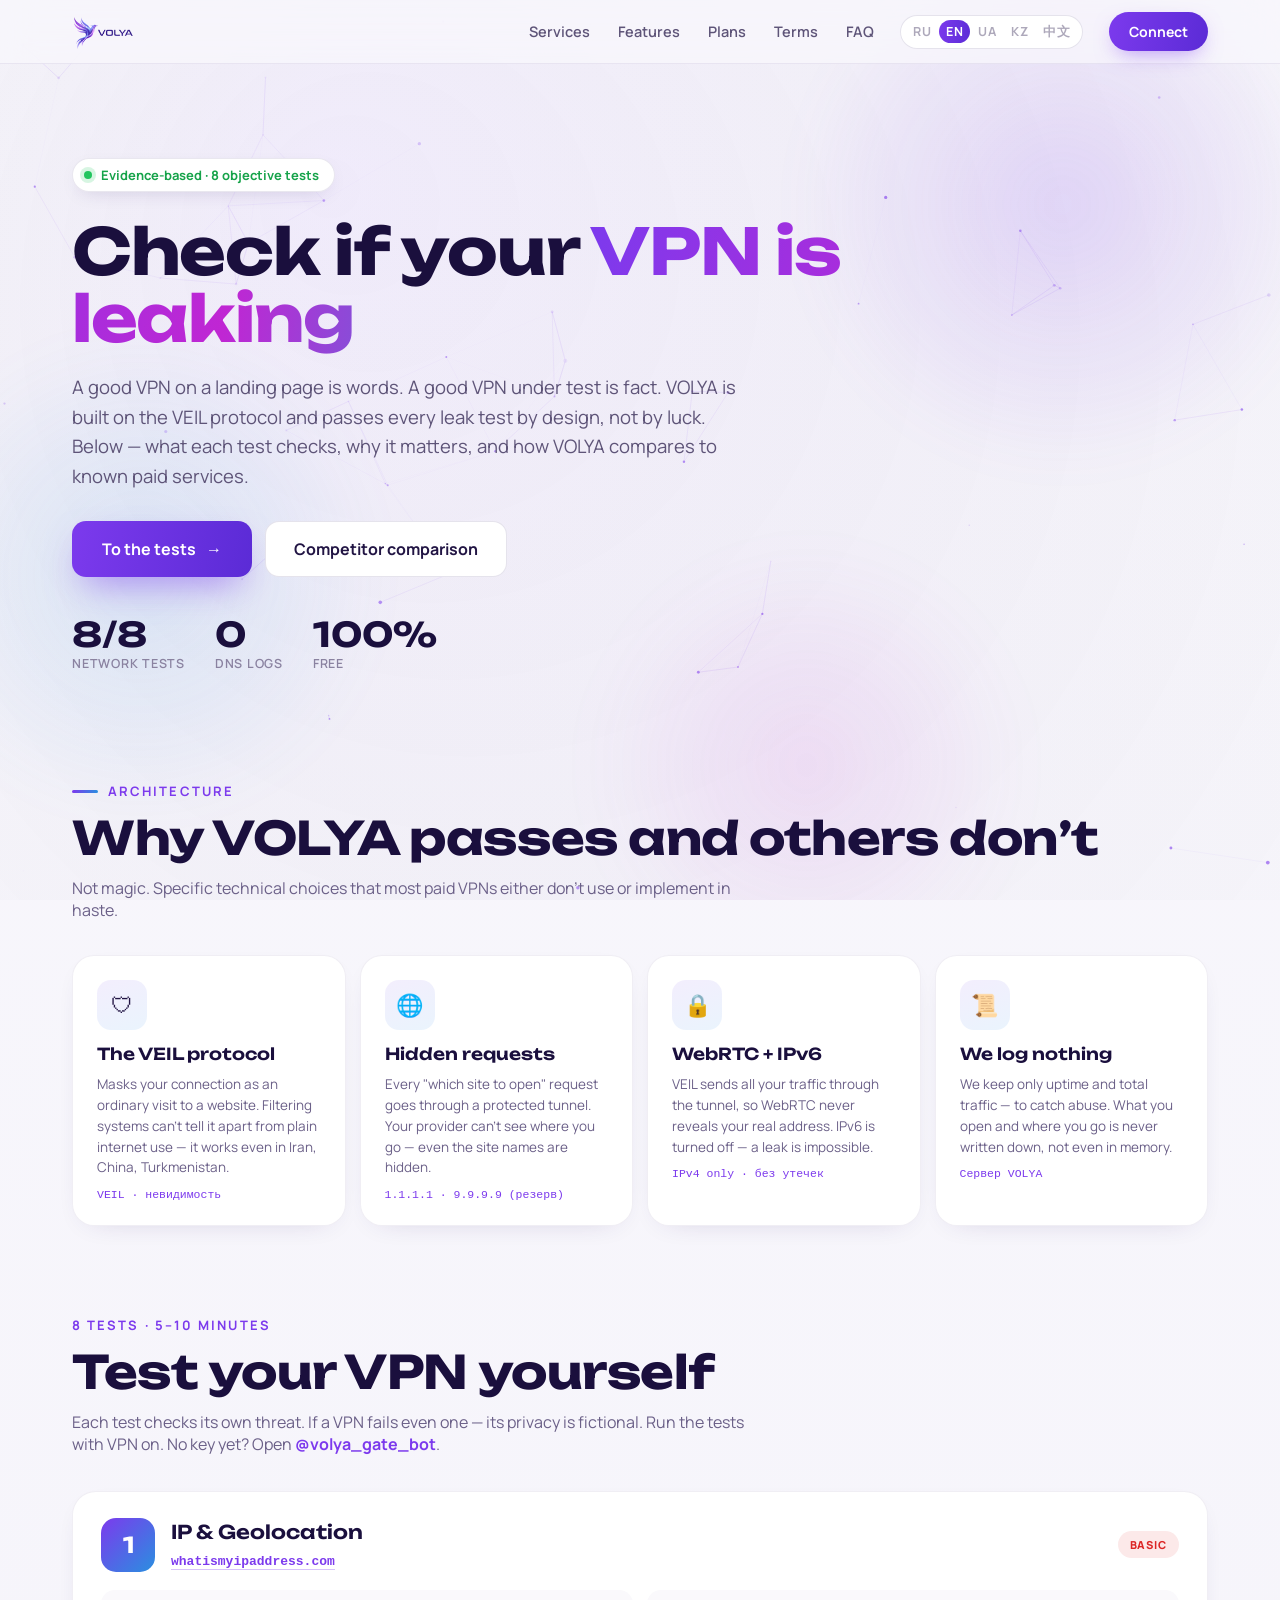
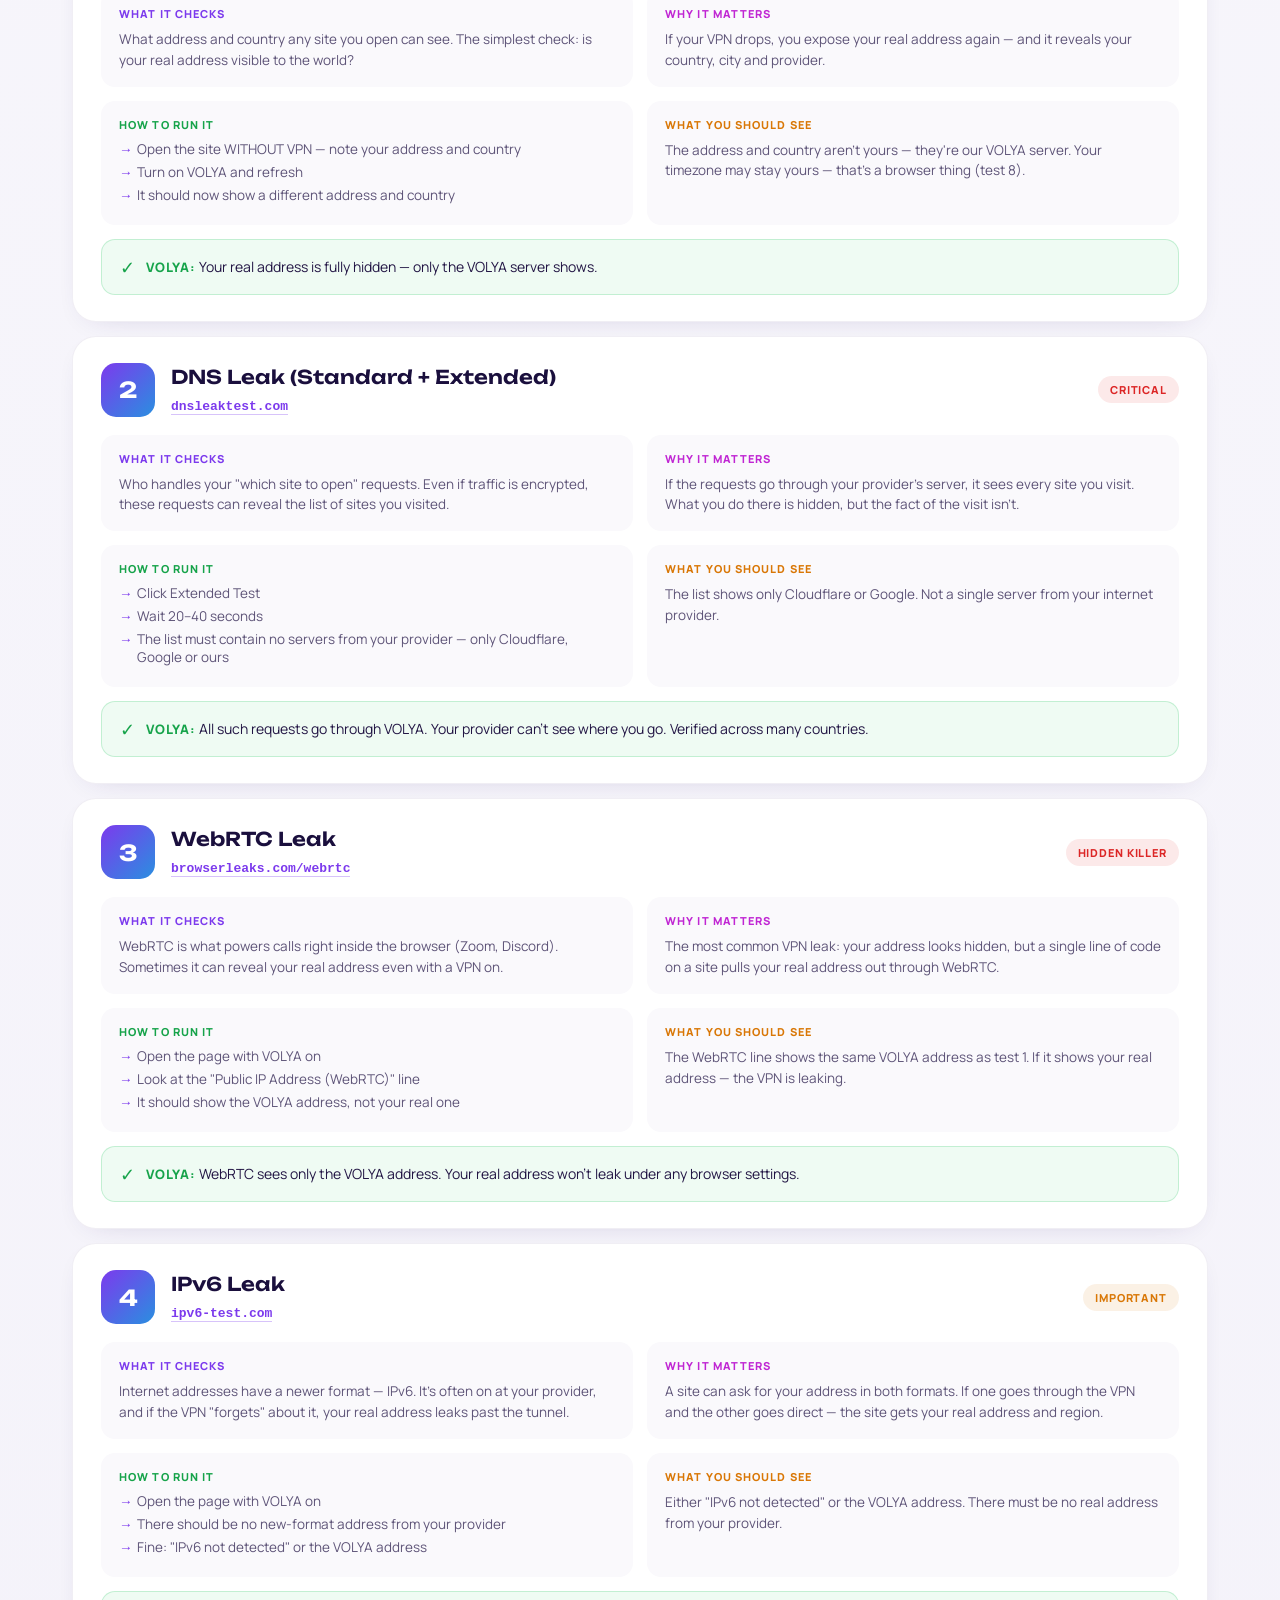
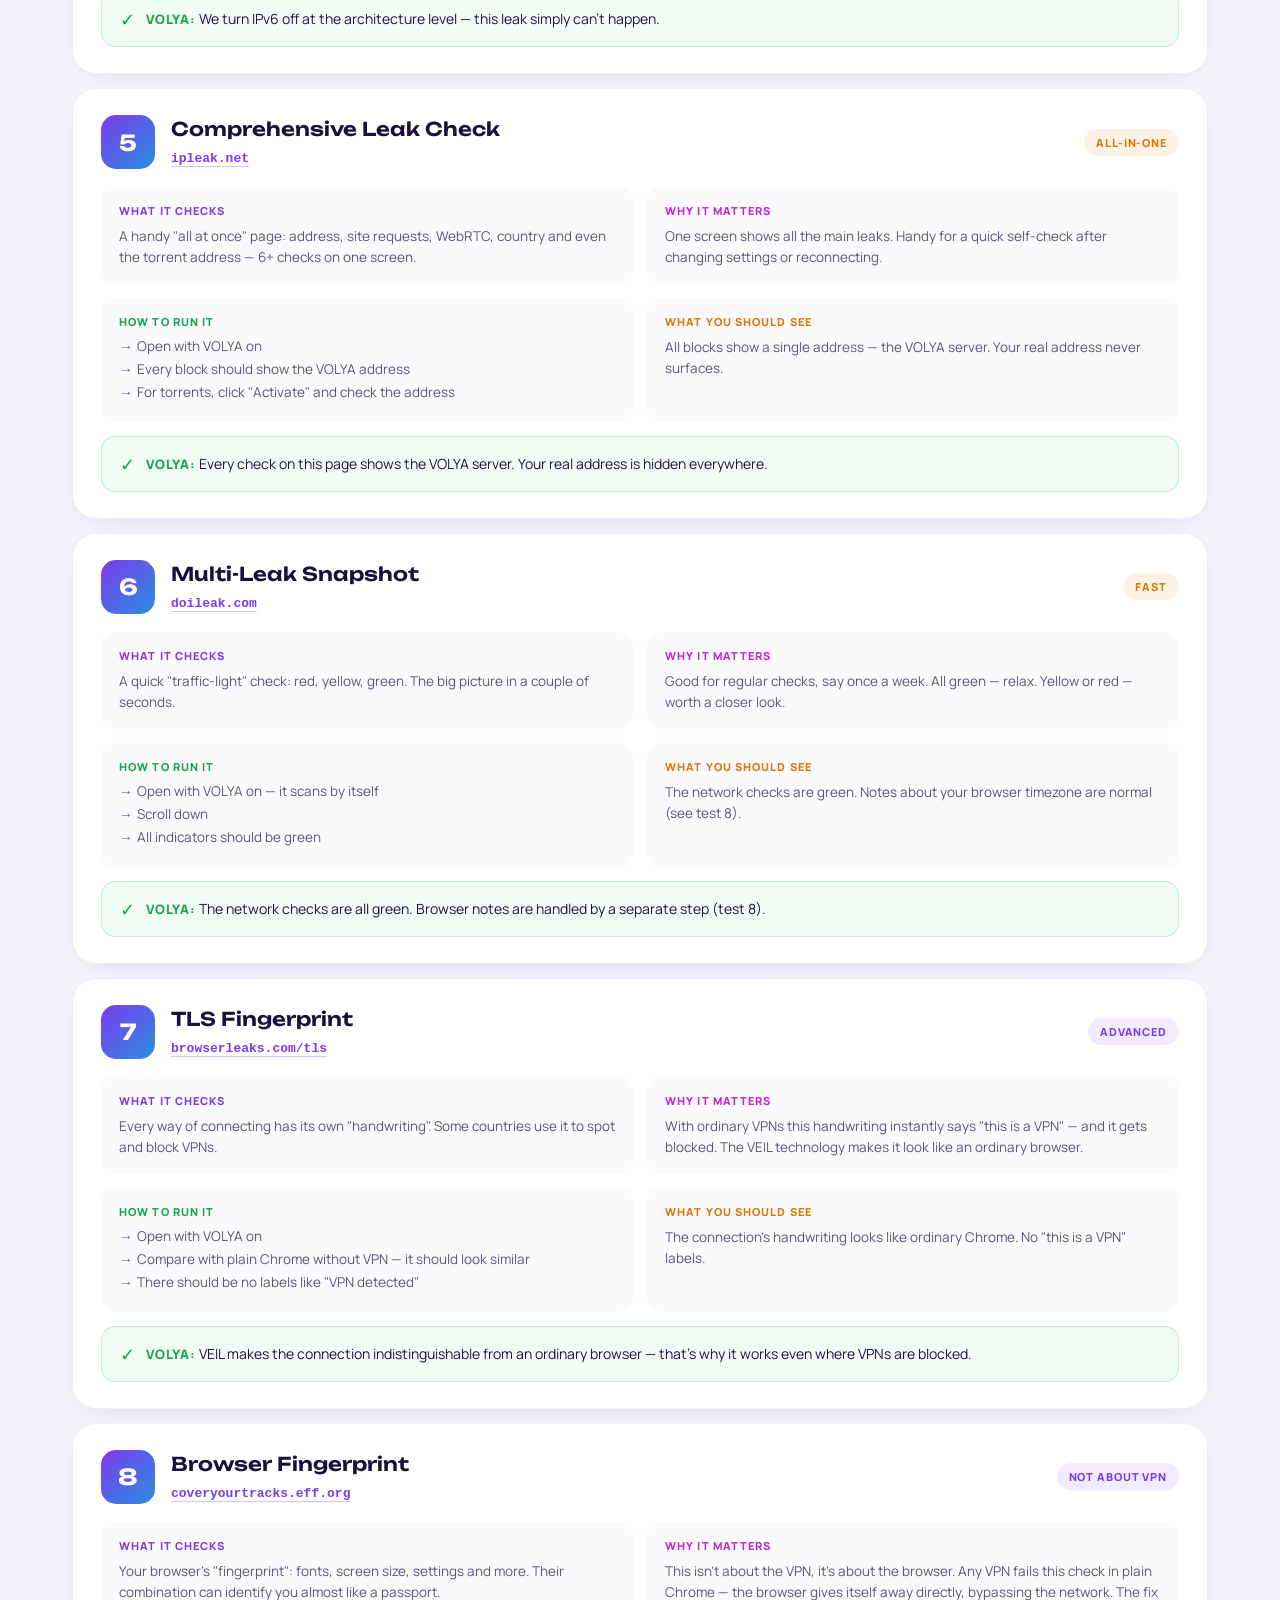
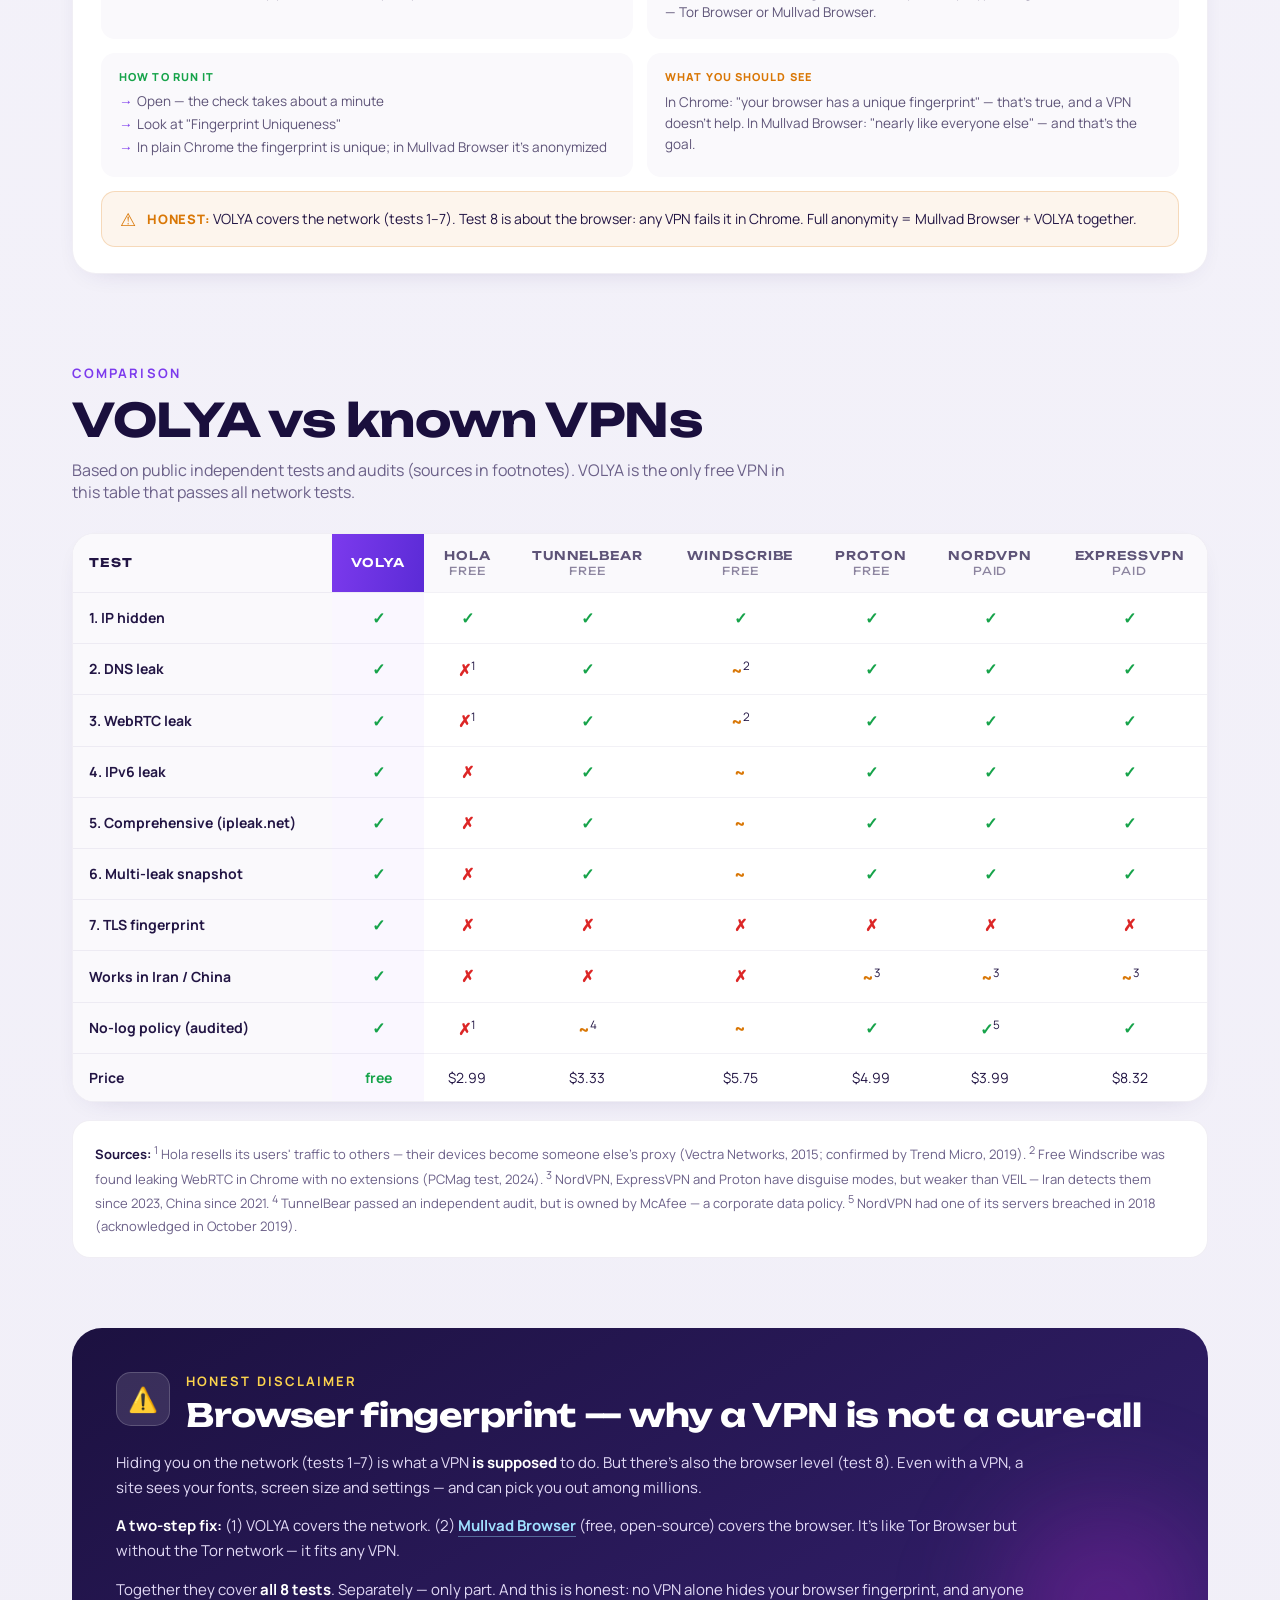
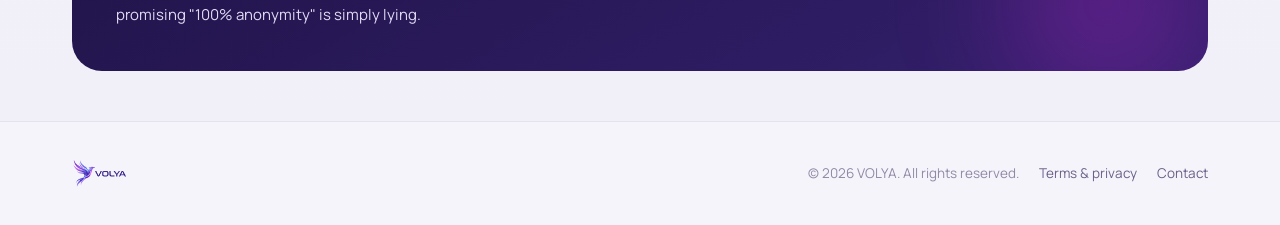
==== commit 99a78d5a: "site: VEIL вместо Вуаль/Veil (имя технологии не переводим, ×5 языков)" ====
--- a/privacy.html
+++ b/privacy.html
@@ -124,7 +124,7 @@
       <span data-i18n="hero.title1">Проверь, не</span> <span class="shimmer" data-i18n="hero.title2">«дырявый» ли</span> <span data-i18n="hero.title3">твой VPN</span>
     </h1>
     <p data-reveal data-delay="160" style="font-size:clamp(15.5px,1.5vw,18.5px);line-height:1.6;color:#5E5478;max-width:680px;margin-bottom:30px" data-i18n="hero.sub">
-      Хороший VPN на рекламной странице — это слова. Хороший VPN на тесте — это факт. VOLYA построен на технологии Вуаль и проходит все проверки на утечки не «по удаче», а по устройству. Ниже — что проверяет каждый тест, зачем это нужно и как VOLYA смотрится рядом с известными платными сервисами.
+      Хороший VPN на рекламной странице — это слова. Хороший VPN на тесте — это факт. VOLYA построен на технологии VEIL и проходит все проверки на утечки не «по удаче», а по устройству. Ниже — что проверяет каждый тест, зачем это нужно и как VOLYA смотрится рядом с известными платными сервисами.
     </p>
     <div data-reveal data-delay="240" style="display:flex;gap:13px;flex-wrap:wrap;margin-bottom:36px">
       <a class="hov hov-cta" href="#tests" style="display:inline-flex;align-items:center;gap:10px;font-weight:700;font-size:16px;color:#fff;padding:16px 30px;border-radius:14px;background:linear-gradient(100deg,#7C3AED,#5B2BD6);box-shadow:0 16px 36px -12px rgba(124,58,237,.6)"><span data-i18n="hero.cta1">К тестам</span> →</a>
@@ -148,9 +148,9 @@
   <div class="arch-grid" style="display:grid;grid-template-columns:repeat(4,1fr);gap:14px">
     <div class="hov hov-card-feat" data-reveal style="padding:24px;border-radius:22px;background:#fff;border:1px solid rgba(46,26,102,.07);box-shadow:0 8px 30px -20px rgba(46,26,102,.3)">
       <div style="font-size:22px;width:50px;height:50px;display:flex;align-items:center;justify-content:center;border-radius:14px;background:linear-gradient(160deg,#F3EEFD,#EAF4FD);margin-bottom:14px">🛡</div>
-      <h3 class="shdisplay" style="font-weight:600;font-size:16.5px;color:#1A0F3D;margin-bottom:10px" data-i18n="arch.c1.t">Протокол Вуаль</h3>
+      <h3 class="shdisplay" style="font-weight:600;font-size:16.5px;color:#1A0F3D;margin-bottom:10px" data-i18n="arch.c1.t">Протокол VEIL</h3>
       <p style="font-size:13.5px;line-height:1.55;color:#6B6088;margin-bottom:10px" data-i18n="arch.c1.p">Маскирует твоё подключение под обычный заход на сайт. Системы фильтрации не отличают его от простого интернета — работает даже в Иране, Китае, Туркменистане.</p>
-      <div class="mono" style="font-size:11.5px;color:#7C3AED">Veil · невидимость</div>
+      <div class="mono" style="font-size:11.5px;color:#7C3AED">VEIL · невидимость</div>
     </div>
     <div class="hov hov-card-feat" data-reveal data-delay="100" style="padding:24px;border-radius:22px;background:#fff;border:1px solid rgba(46,26,102,.07);box-shadow:0 8px 30px -20px rgba(46,26,102,.3)">
       <div style="font-size:22px;width:50px;height:50px;display:flex;align-items:center;justify-content:center;border-radius:14px;background:linear-gradient(160deg,#F3EEFD,#EAF4FD);margin-bottom:14px">🌐</div>
@@ -161,7 +161,7 @@
     <div class="hov hov-card-feat" data-reveal data-delay="200" style="padding:24px;border-radius:22px;background:#fff;border:1px solid rgba(46,26,102,.07);box-shadow:0 8px 30px -20px rgba(46,26,102,.3)">
       <div style="font-size:22px;width:50px;height:50px;display:flex;align-items:center;justify-content:center;border-radius:14px;background:linear-gradient(160deg,#F3EEFD,#EAF4FD);margin-bottom:14px">🔒</div>
       <h3 class="shdisplay" style="font-weight:600;font-size:16.5px;color:#1A0F3D;margin-bottom:10px" data-i18n="arch.c3.t">WebRTC + IPv6</h3>
-      <p style="font-size:13.5px;line-height:1.55;color:#6B6088;margin-bottom:10px" data-i18n="arch.c3.p">Вуаль пропускает через туннель весь трафик, поэтому WebRTC не раскрывает твой настоящий адрес. IPv6 выключен — утечка невозможна.</p>
+      <p style="font-size:13.5px;line-height:1.55;color:#6B6088;margin-bottom:10px" data-i18n="arch.c3.p">VEIL пропускает через туннель весь трафик, поэтому WebRTC не раскрывает твой настоящий адрес. IPv6 выключен — утечка невозможна.</p>
       <div class="mono" style="font-size:11.5px;color:#7C3AED">IPv4 only · без утечек</div>
     </div>
     <div class="hov hov-card-feat" data-reveal data-delay="300" style="padding:24px;border-radius:22px;background:#fff;border:1px solid rgba(46,26,102,.07);box-shadow:0 8px 30px -20px rgba(46,26,102,.3)">
@@ -220,7 +220,7 @@
     <strong style="color:#221544">Источники:</strong>
     <sup>1</sup> Hola продаёт трафик своих пользователей другим — их устройства становятся чужими прокси (Vectra Networks, 2015; подтверждение Trend Micro, 2019).
     <sup>2</sup> У бесплатного Windscribe находили утечку WebRTC в Chrome без расширений (тест PCMag, 2024).
-    <sup>3</sup> У NordVPN, ExpressVPN и Proton есть режимы маскировки, но слабее Вуаль — в Иране их распознают с 2023, в Китае с 2021.
+    <sup>3</sup> У NordVPN, ExpressVPN и Proton есть режимы маскировки, но слабее VEIL — в Иране их распознают с 2023, в Китае с 2021.
     <sup>4</sup> TunnelBear проходил независимый аудит, но принадлежит McAfee — это корпоративная политика по данным.
     <sup>5</sup> У NordVPN в 2018 был взломан один из серверов (признано в октябре 2019).
   </div>
@@ -261,11 +261,11 @@
 // ── i18n ────────────────────────────────────────────────────────────────────
 const RU = {
   nav:{services:'Сервисы',features:'Возможности',tariffs:'Тарифы',terms:'Условия',faq:'FAQ',connect:'Подключить'},
-  hero:{badge:'Доказательно · 8 объективных тестов',title1:'Проверь, не',title2:'«дырявый» ли',title3:'твой VPN',sub:'Хороший VPN на рекламной странице — это слова. Хороший VPN на тесте — это факт. VOLYA построен на технологии Вуаль и проходит все проверки на утечки не «по удаче», а по устройству. Ниже — что проверяет каждый тест, зачем это нужно и как VOLYA смотрится рядом с известными платными сервисами.',cta1:'К тестам',cta2:'Сравнение с конкурентами',stat1:'сетевых тестов',stat2:'DNS-логов',stat3:'бесплатно'},
+  hero:{badge:'Доказательно · 8 объективных тестов',title1:'Проверь, не',title2:'«дырявый» ли',title3:'твой VPN',sub:'Хороший VPN на рекламной странице — это слова. Хороший VPN на тесте — это факт. VOLYA построен на технологии VEIL и проходит все проверки на утечки не «по удаче», а по устройству. Ниже — что проверяет каждый тест, зачем это нужно и как VOLYA смотрится рядом с известными платными сервисами.',cta1:'К тестам',cta2:'Сравнение с конкурентами',stat1:'сетевых тестов',stat2:'DNS-логов',stat3:'бесплатно'},
   arch:{kicker:'Архитектура',title:'Почему VOLYA проходит, а другие — нет',sub:'Это не магия. Конкретные технические решения, которые большинство платных VPN либо не используют, либо делают наспех.',
-    c1:{t:'Протокол Вуаль',p:'Маскирует твоё подключение под обычный заход на сайт. Системы фильтрации не отличают его от простого интернета — работает даже в Иране, Китае, Туркменистане.'},
+    c1:{t:'Протокол VEIL',p:'Маскирует твоё подключение под обычный заход на сайт. Системы фильтрации не отличают его от простого интернета — работает даже в Иране, Китае, Туркменистане.'},
     c2:{t:'Скрытые запросы',p:'Все запросы «какой сайт открыть» идут через защищённый туннель. Провайдер не видит, куда ты заходишь — скрыты даже названия сайтов.'},
-    c3:{t:'WebRTC + IPv6',p:'Вуаль пропускает через туннель весь трафик, поэтому WebRTC не раскрывает твой настоящий адрес. IPv6 выключен — утечка невозможна.'},
+    c3:{t:'WebRTC + IPv6',p:'VEIL пропускает через туннель весь трафик, поэтому WebRTC не раскрывает твой настоящий адрес. IPv6 выключен — утечка невозможна.'},
     c4:{t:'Ничего не пишем',p:'Храним только время работы и общий объём трафика — чтобы ловить злоупотребления. Что ты открываешь и куда заходишь — не пишется нигде, даже в памяти.'}},
   tests:{kicker:'8 тестов · 5–10 минут',title:'Проверь свой VPN сам',sub:'Каждый тест проверяет свою угрозу. Если VPN не проходит хотя бы один — приватность фиктивна.',
     list:[
@@ -307,10 +307,10 @@
         volya:'Сетевые проверки — все зелёные. Замечания про браузер решаются отдельным шагом (тест 8).'},
       {n:7,t:'TLS Fingerprint',d:'browserleaks.com/tls',u:'https://browserleaks.com/tls',badge:'Продвинутый',badgeColor:'#7C3AED',badgeBg:'rgba(124,58,237,.1)',
         what:'У каждого способа подключения есть свой «почерк». По нему в некоторых странах вычисляют и блокируют VPN.',
-        why:'У обычных VPN этот почерк сразу выдаёт «это VPN» — и его блокируют. Технология Вуаль делает почерк как у обычного браузера.',
+        why:'У обычных VPN этот почерк сразу выдаёт «это VPN» — и его блокируют. Технология VEIL делает почерк как у обычного браузера.',
         how:['Открой с включённым VOLYA','Сравни с обычным Chrome без VPN — должно быть похоже','Не должно быть пометок вроде «VPN обнаружен»'],
         exp:'Почерк соединения — как у обычного Chrome. Никаких пометок «это VPN».',
-        volya:'Вуаль делает соединение неотличимым от обычного браузера — поэтому работает даже там, где VPN блокируют.'},
+        volya:'VEIL делает соединение неотличимым от обычного браузера — поэтому работает даже там, где VPN блокируют.'},
       {n:8,t:'Browser Fingerprint',d:'coveryourtracks.eff.org',u:'https://coveryourtracks.eff.org',badge:'Не про VPN',badgeColor:'#7C3AED',badgeBg:'rgba(124,58,237,.1)',
         what:'«Отпечаток» браузера: шрифты, размер экрана, настройки и прочее. По их сочетанию тебя можно узнать почти как по паспорту.',
         why:'Это уже не про VPN, а про браузер. Любой VPN провалит эту проверку в обычном Chrome — браузер выдаёт себя напрямую, минуя сеть. Решение — Tor Browser или Mullvad Browser.',
@@ -324,7 +324,7 @@
   cmp:{kicker:'Сравнение',title:'VOLYA vs известные VPN',sub:'По результатам публичных независимых тестов и аудитов (источники в сносках). VOLYA — единственный бесплатный VPN в таблице, проходящий все сетевые тесты.',
     th0:'Тест',free:'бесплатно',
     r1:'1. IP скрыт',r2:'2. DNS leak',r3:'3. WebRTC leak',r4:'4. IPv6 leak',r5:'5. Comprehensive (ipleak.net)',r6:'6. Multi-leak snapshot',r7:'7. TLS fingerprint',r8:'Работает в Иране / Китае',r9:'No-log policy (audited)',r10:'Цена',
-    notes:'<strong style="color:#221544">Источники:</strong> <sup>1</sup> Hola продаёт трафик своих пользователей другим — их устройства становятся чужими прокси (Vectra Networks, 2015; подтверждение Trend Micro, 2019). <sup>2</sup> У бесплатного Windscribe находили утечку WebRTC в Chrome без расширений (тест PCMag, 2024). <sup>3</sup> У NordVPN, ExpressVPN и Proton есть режимы маскировки, но слабее Вуаль — в Иране их распознают с 2023, в Китае с 2021. <sup>4</sup> TunnelBear проходил независимый аудит, но принадлежит McAfee — это корпоративная политика по данным. <sup>5</sup> У NordVPN в 2018 был взломан один из серверов (признано в октябре 2019).'},
+    notes:'<strong style="color:#221544">Источники:</strong> <sup>1</sup> Hola продаёт трафик своих пользователей другим — их устройства становятся чужими прокси (Vectra Networks, 2015; подтверждение Trend Micro, 2019). <sup>2</sup> У бесплатного Windscribe находили утечку WebRTC в Chrome без расширений (тест PCMag, 2024). <sup>3</sup> У NordVPN, ExpressVPN и Proton есть режимы маскировки, но слабее VEIL — в Иране их распознают с 2023, в Китае с 2021. <sup>4</sup> TunnelBear проходил независимый аудит, но принадлежит McAfee — это корпоративная политика по данным. <sup>5</sup> У NordVPN в 2018 был взломан один из серверов (признано в октябре 2019).'},
   disc:{kicker:'Честный disclaimer',title:'Отпечаток браузера — почему VPN не панацея',
     p1:'Скрыть тебя в сети (тесты 1–7) — это то, что VPN <strong style="color:#fff">и должен</strong> делать. Но есть ещё уровень браузера (тест 8). Даже с VPN сайт видит твои шрифты, размер экрана и настройки — а по ним тебя можно узнать среди миллионов.',
     p2:'<strong style="color:#fff">Решение в 2 шага:</strong> (1) VOLYA закрывает сеть. (2) <a href="https://mullvad.net/en/browser" target="_blank" rel="noopener" style="color:#9FE0FF;font-weight:700;border-bottom:1px solid rgba(159,224,255,.4)">Mullvad Browser</a> (бесплатный, с открытым кодом) закрывает браузер. Он как Tor Browser, но без сети Tor — подходит к любому VPN.',
@@ -334,11 +334,11 @@
 
 const EN = {
   nav:{services:'Services',features:'Features',tariffs:'Plans',terms:'Terms',faq:'FAQ',connect:'Connect'},
-  hero:{badge:'Evidence-based · 8 objective tests',title1:'Check if your',title2:'VPN is leaking',title3:'',sub:'A good VPN on a landing page is words. A good VPN under test is fact. VOLYA is built on the Veil protocol and passes every leak test by design, not by luck. Below — what each test checks, why it matters, and how VOLYA compares to known paid services.',cta1:'To the tests',cta2:'Competitor comparison',stat1:'network tests',stat2:'DNS logs',stat3:'free'},
+  hero:{badge:'Evidence-based · 8 objective tests',title1:'Check if your',title2:'VPN is leaking',title3:'',sub:'A good VPN on a landing page is words. A good VPN under test is fact. VOLYA is built on the VEIL protocol and passes every leak test by design, not by luck. Below — what each test checks, why it matters, and how VOLYA compares to known paid services.',cta1:'To the tests',cta2:'Competitor comparison',stat1:'network tests',stat2:'DNS logs',stat3:'free'},
   arch:{kicker:'Architecture',title:'Why VOLYA passes and others don’t',sub:'Not magic. Specific technical choices that most paid VPNs either don’t use or implement in haste.',
-    c1:{t:'The Veil protocol',p:'Masks your connection as an ordinary visit to a website. Filtering systems can\'t tell it apart from plain internet use — it works even in Iran, China, Turkmenistan.'},
+    c1:{t:'The VEIL protocol',p:'Masks your connection as an ordinary visit to a website. Filtering systems can\'t tell it apart from plain internet use — it works even in Iran, China, Turkmenistan.'},
     c2:{t:'Hidden requests',p:'Every "which site to open" request goes through a protected tunnel. Your provider can\'t see where you go — even the site names are hidden.'},
-    c3:{t:'WebRTC + IPv6',p:'Veil sends all your traffic through the tunnel, so WebRTC never reveals your real address. IPv6 is turned off — a leak is impossible.'},
+    c3:{t:'WebRTC + IPv6',p:'VEIL sends all your traffic through the tunnel, so WebRTC never reveals your real address. IPv6 is turned off — a leak is impossible.'},
     c4:{t:'We log nothing',p:'We keep only uptime and total traffic — to catch abuse. What you open and where you go is never written down, not even in memory.'}},
   tests:{kicker:'8 tests · 5–10 minutes',title:'Test your VPN yourself',sub:'Each test checks its own threat. If a VPN fails even one — its privacy is fictional. Run the tests with VPN on. No key yet? Open <a href="https://t.me/volya_gate_bot" style="color:#7C3AED;font-weight:700">@volya_gate_bot</a>.',
     list:[
@@ -380,10 +380,10 @@
         volya:'The network checks are all green. Browser notes are handled by a separate step (test 8).'},
       {n:7,t:'TLS Fingerprint',d:'browserleaks.com/tls',u:'https://browserleaks.com/tls',badge:'Advanced',badgeColor:'#7C3AED',badgeBg:'rgba(124,58,237,.1)',
         what:'Every way of connecting has its own "handwriting". Some countries use it to spot and block VPNs.',
-        why:'With ordinary VPNs this handwriting instantly says "this is a VPN" — and it gets blocked. The Veil technology makes it look like an ordinary browser.',
+        why:'With ordinary VPNs this handwriting instantly says "this is a VPN" — and it gets blocked. The VEIL technology makes it look like an ordinary browser.',
         how:['Open with VOLYA on','Compare with plain Chrome without VPN — it should look similar','There should be no labels like "VPN detected"'],
         exp:'The connection\'s handwriting looks like ordinary Chrome. No "this is a VPN" labels.',
-        volya:'Veil makes the connection indistinguishable from an ordinary browser — that\'s why it works even where VPNs are blocked.'},
+        volya:'VEIL makes the connection indistinguishable from an ordinary browser — that\'s why it works even where VPNs are blocked.'},
       {n:8,t:'Browser Fingerprint',d:'coveryourtracks.eff.org',u:'https://coveryourtracks.eff.org',badge:'Not about VPN',badgeColor:'#7C3AED',badgeBg:'rgba(124,58,237,.1)',
         what:'Your browser\'s "fingerprint": fonts, screen size, settings and more. Their combination can identify you almost like a passport.',
         why:'This isn\'t about the VPN, it\'s about the browser. Any VPN fails this check in plain Chrome — the browser gives itself away directly, bypassing the network. The fix — Tor Browser or Mullvad Browser.',
@@ -397,7 +397,7 @@
   cmp:{kicker:'Comparison',title:'VOLYA vs known VPNs',sub:'Based on public independent tests and audits (sources in footnotes). VOLYA is the only free VPN in this table that passes all network tests.',
     th0:'Test',free:'free',
     r1:'1. IP hidden',r2:'2. DNS leak',r3:'3. WebRTC leak',r4:'4. IPv6 leak',r5:'5. Comprehensive (ipleak.net)',r6:'6. Multi-leak snapshot',r7:'7. TLS fingerprint',r8:'Works in Iran / China',r9:'No-log policy (audited)',r10:'Price',
-    notes:'<strong style="color:#221544">Sources:</strong> <sup>1</sup> Hola resells its users\' traffic to others — their devices become someone else\'s proxy (Vectra Networks, 2015; confirmed by Trend Micro, 2019). <sup>2</sup> Free Windscribe was found leaking WebRTC in Chrome with no extensions (PCMag test, 2024). <sup>3</sup> NordVPN, ExpressVPN and Proton have disguise modes, but weaker than Veil — Iran detects them since 2023, China since 2021. <sup>4</sup> TunnelBear passed an independent audit, but is owned by McAfee — a corporate data policy. <sup>5</sup> NordVPN had one of its servers breached in 2018 (acknowledged in October 2019).'},
+    notes:'<strong style="color:#221544">Sources:</strong> <sup>1</sup> Hola resells its users\' traffic to others — their devices become someone else\'s proxy (Vectra Networks, 2015; confirmed by Trend Micro, 2019). <sup>2</sup> Free Windscribe was found leaking WebRTC in Chrome with no extensions (PCMag test, 2024). <sup>3</sup> NordVPN, ExpressVPN and Proton have disguise modes, but weaker than VEIL — Iran detects them since 2023, China since 2021. <sup>4</sup> TunnelBear passed an independent audit, but is owned by McAfee — a corporate data policy. <sup>5</sup> NordVPN had one of its servers breached in 2018 (acknowledged in October 2019).'},
   disc:{kicker:'Honest disclaimer',title:'Browser fingerprint — why a VPN is not a cure-all',
     p1:'Hiding you on the network (tests 1–7) is what a VPN <strong style="color:#fff">is supposed</strong> to do. But there\'s also the browser level (test 8). Even with a VPN, a site sees your fonts, screen size and settings — and can pick you out among millions.',
     p2:'<strong style="color:#fff">A two-step fix:</strong> (1) VOLYA covers the network. (2) <a href="https://mullvad.net/en/browser" target="_blank" rel="noopener" style="color:#9FE0FF;font-weight:700;border-bottom:1px solid rgba(159,224,255,.4)">Mullvad Browser</a> (free, open-source) covers the browser. It\'s like Tor Browser but without the Tor network — it fits any VPN.',
@@ -407,11 +407,11 @@
 
 const UK = {
   nav:{services:'Сервіси',features:'Можливості',tariffs:'Тарифи',terms:'Умови',faq:'FAQ',connect:'Підключити'},
-  hero:{badge:'Доказово · 8 обʼєктивних тестів',title1:'Перевір, чи не',title2:'«дірявий»',title3:'твій VPN',sub:'Хороший VPN на рекламній сторінці — це слова. Хороший VPN на тесті — це факт. VOLYA побудований на технології Вуаль і проходить усі перевірки на витоки не «завдяки удачі», а завдяки будові. Нижче — що перевіряє кожен тест, навіщо це потрібно і як VOLYA виглядає поряд з відомими платними сервісами.',cta1:'До тестів',cta2:'Порівняння з конкурентами',stat1:'мережевих тестів',stat2:'DNS-логів',stat3:'безкоштовно'},
+  hero:{badge:'Доказово · 8 обʼєктивних тестів',title1:'Перевір, чи не',title2:'«дірявий»',title3:'твій VPN',sub:'Хороший VPN на рекламній сторінці — це слова. Хороший VPN на тесті — це факт. VOLYA побудований на технології VEIL і проходить усі перевірки на витоки не «завдяки удачі», а завдяки будові. Нижче — що перевіряє кожен тест, навіщо це потрібно і як VOLYA виглядає поряд з відомими платними сервісами.',cta1:'До тестів',cta2:'Порівняння з конкурентами',stat1:'мережевих тестів',stat2:'DNS-логів',stat3:'безкоштовно'},
   arch:{kicker:'Архітектура',title:'Чому VOLYA проходить, а інші — ні',sub:'Це не магія. Конкретні технічні рішення, які більшість платних VPN або не використовують, або роблять наспіх.',
-    c1:{t:'Протокол Вуаль',p:'Маскує твоє підключення під звичайний захід на сайт. Системи фільтрації не відрізняють його від простого інтернету — працює навіть в Ірані, Китаї, Туркменістані.'},
+    c1:{t:'Протокол VEIL',p:'Маскує твоє підключення під звичайний захід на сайт. Системи фільтрації не відрізняють його від простого інтернету — працює навіть в Ірані, Китаї, Туркменістані.'},
     c2:{t:'Приховані запити',p:'Усі запити «який сайт відкрити» йдуть через захищений тунель. Провайдер не бачить, куди ти заходиш — приховані навіть назви сайтів.'},
-    c3:{t:'WebRTC + IPv6',p:'Вуаль пропускає через тунель увесь трафік, тому WebRTC не розкриває твою справжню адресу. IPv6 вимкнено — витік неможливий.'},
+    c3:{t:'WebRTC + IPv6',p:'VEIL пропускає через тунель увесь трафік, тому WebRTC не розкриває твою справжню адресу. IPv6 вимкнено — витік неможливий.'},
     c4:{t:'Нічого не пишемо',p:'Зберігаємо лише час роботи й загальний обсяг трафіку — щоб ловити зловживання. Що ти відкриваєш і куди заходиш — не пишеться ніде, навіть у памʼяті.'}},
   tests:{kicker:'8 тестів · 5–10 хвилин',title:'Перевір свій VPN сам',sub:'Кожен тест перевіряє свою загрозу. Якщо VPN не проходить хоча б один — приватність фіктивна.',
     list:[
@@ -453,10 +453,10 @@
         volya:'Мережеві перевірки — усі зелені. Зауваження про браузер вирішуються окремим кроком (тест 8).'},
       {n:7,t:'TLS Fingerprint',d:'browserleaks.com/tls',u:'https://browserleaks.com/tls',badge:'Просунутий',badgeColor:'#7C3AED',badgeBg:'rgba(124,58,237,.1)',
         what:'У кожного способу підключення є свій «почерк». За ним у деяких країнах вираховують і блокують VPN.',
-        why:'У звичайних VPN цей почерк одразу видає «це VPN» — і його блокують. Технологія Вуаль робить почерк як у звичайного браузера.',
+        why:'У звичайних VPN цей почерк одразу видає «це VPN» — і його блокують. Технологія VEIL робить почерк як у звичайного браузера.',
         how:['Відкрий з увімкненим VOLYA','Порівняй зі звичайним Chrome без VPN — має бути схоже','Не має бути позначок на кшталт «VPN виявлено»'],
         exp:'Почерк зʼєднання — як у звичайного Chrome. Жодних позначок «це VPN».',
-        volya:'Вуаль робить зʼєднання невідрізнним від звичайного браузера — тому працює навіть там, де VPN блокують.'},
+        volya:'VEIL робить зʼєднання невідрізнним від звичайного браузера — тому працює навіть там, де VPN блокують.'},
       {n:8,t:'Browser Fingerprint',d:'coveryourtracks.eff.org',u:'https://coveryourtracks.eff.org',badge:'Не про VPN',badgeColor:'#7C3AED',badgeBg:'rgba(124,58,237,.1)',
         what:'«Відбиток» браузера: шрифти, розмір екрана, налаштування та інше. За їх поєднанням тебе можна впізнати майже як за паспортом.',
         why:'Це вже не про VPN, а про браузер. Будь-який VPN провалить цю перевірку у звичайному Chrome — браузер видає себе напряму, минаючи мережу. Рішення — Tor Browser або Mullvad Browser.',
@@ -470,7 +470,7 @@
   cmp:{kicker:'Порівняння',title:'VOLYA vs відомі VPN',sub:'За результатами публічних незалежних тестів і аудитів (джерела у виносках). VOLYA — єдиний безкоштовний VPN у таблиці, що проходить усі мережеві тести.',
     th0:'Тест',free:'безкоштовно',
     r1:'1. IP прихований',r2:'2. DNS leak',r3:'3. WebRTC leak',r4:'4. IPv6 leak',r5:'5. Comprehensive (ipleak.net)',r6:'6. Multi-leak snapshot',r7:'7. TLS fingerprint',r8:'Працює в Ірані / Китаї',r9:'No-log policy (audited)',r10:'Ціна',
-    notes:'<strong style="color:#221544">Джерела:</strong> <sup>1</sup> Hola продає трафік своїх користувачів іншим — їхні пристрої стають чужими проксі (Vectra Networks, 2015; підтвердження Trend Micro, 2019). <sup>2</sup> У безкоштовного Windscribe знаходили витік WebRTC у Chrome без розширень (тест PCMag, 2024). <sup>3</sup> У NordVPN, ExpressVPN і Proton є режими маскування, але слабші за Вуаль — в Ірані їх розпізнають з 2023, у Китаї з 2021. <sup>4</sup> TunnelBear проходив незалежний аудит, але належить McAfee — це корпоративна політика щодо даних. <sup>5</sup> У NordVPN у 2018 було зламано один із серверів (визнано в жовтні 2019).'},
+    notes:'<strong style="color:#221544">Джерела:</strong> <sup>1</sup> Hola продає трафік своїх користувачів іншим — їхні пристрої стають чужими проксі (Vectra Networks, 2015; підтвердження Trend Micro, 2019). <sup>2</sup> У безкоштовного Windscribe знаходили витік WebRTC у Chrome без розширень (тест PCMag, 2024). <sup>3</sup> У NordVPN, ExpressVPN і Proton є режими маскування, але слабші за VEIL — в Ірані їх розпізнають з 2023, у Китаї з 2021. <sup>4</sup> TunnelBear проходив незалежний аудит, але належить McAfee — це корпоративна політика щодо даних. <sup>5</sup> У NordVPN у 2018 було зламано один із серверів (визнано в жовтні 2019).'},
   disc:{kicker:'Чесний disclaimer',title:'Відбиток браузера — чому VPN не панацея',
     p1:'Приховати тебе в мережі (тести 1–7) — це те, що VPN <strong style="color:#fff">і має</strong> робити. Але є ще рівень браузера (тест 8). Навіть із VPN сайт бачить твої шрифти, розмір екрана й налаштування — а по них тебе можна впізнати серед мільйонів.',
     p2:'<strong style="color:#fff">Рішення у 2 кроки:</strong> (1) VOLYA закриває мережу. (2) <a href="https://mullvad.net/en/browser" target="_blank" rel="noopener" style="color:#9FE0FF;font-weight:700;border-bottom:1px solid rgba(159,224,255,.4)">Mullvad Browser</a> (безкоштовний, з відкритим кодом) закриває браузер. Він як Tor Browser, але без мережі Tor — підходить до будь-якого VPN.',
@@ -480,11 +480,11 @@
 
 const KK = {
   nav:{services:'Сервистер',features:'Мүмкіндіктер',tariffs:'Тарифтер',terms:'Шарттар',faq:'FAQ',connect:'Қосылу'},
-  hero:{badge:'Дәлелді · 8 объективті тест',title1:'VPN-іңнің',title2:'«тесік»',title3:'еместігін тексер',sub:'Жарнама парақшасындағы жақсы VPN — бұл сөз. Тесттегі жақсы VPN — бұл факт. VOLYA Вуаль технологиясына құрылған және барлық ағу тексерулерінен «сәттілік арқасында» емес, құрылымы арқасында өтеді. Төменде — әр тест нені тексеретіні, ол не үшін керегі және VOLYA белгілі ақылы сервистермен қатар қалай көрінетіні.',cta1:'Тесттерге',cta2:'Бәсекелестермен салыстыру',stat1:'желілік тест',stat2:'DNS-лог',stat3:'тегін'},
+  hero:{badge:'Дәлелді · 8 объективті тест',title1:'VPN-іңнің',title2:'«тесік»',title3:'еместігін тексер',sub:'Жарнама парақшасындағы жақсы VPN — бұл сөз. Тесттегі жақсы VPN — бұл факт. VOLYA VEIL технологиясына құрылған және барлық ағу тексерулерінен «сәттілік арқасында» емес, құрылымы арқасында өтеді. Төменде — әр тест нені тексеретіні, ол не үшін керегі және VOLYA белгілі ақылы сервистермен қатар қалай көрінетіні.',cta1:'Тесттерге',cta2:'Бәсекелестермен салыстыру',stat1:'желілік тест',stat2:'DNS-лог',stat3:'тегін'},
   arch:{kicker:'Архитектура',title:'Неге VOLYA өтеді, ал басқалары — жоқ',sub:'Бұл сиқыр емес. Көптеген ақылы VPN не қолданбайтын, не асығыс жасайтын нақты техникалық шешімдер.',
-    c1:{t:'Вуаль протоколы',p:'Сенің қосылымыңды сайтқа кәдімгі кіру түрінде бүркемелейді. Сүзгі жүйелері оны қарапайым интернеттен ажыратпайды — Иран, Қытай, Түрікменстанда да жұмыс істейді.'},
+    c1:{t:'VEIL протоколы',p:'Сенің қосылымыңды сайтқа кәдімгі кіру түрінде бүркемелейді. Сүзгі жүйелері оны қарапайым интернеттен ажыратпайды — Иран, Қытай, Түрікменстанда да жұмыс істейді.'},
     c2:{t:'Жасырын сұраулар',p:'«Қай сайтты ашу» деген барлық сұраулар қорғалған туннель арқылы жүреді. Провайдер сенің қайда кіретініңді көрмейді — тіпті сайт атаулары да жасырын.'},
-    c3:{t:'WebRTC + IPv6',p:'Вуаль барлық трафикті туннель арқылы жібереді, сондықтан WebRTC сенің нақты адресіңді ашпайды. IPv6 өшірулі — ағу мүмкін емес.'},
+    c3:{t:'WebRTC + IPv6',p:'VEIL барлық трафикті туннель арқылы жібереді, сондықтан WebRTC сенің нақты адресіңді ашпайды. IPv6 өшірулі — ағу мүмкін емес.'},
     c4:{t:'Ештеңе жазбаймыз',p:'Тек жұмыс уақыты мен жалпы трафик көлемін сақтаймыз — теріс пайдалануды ұстау үшін. Не ашатының және қайда кіретінің еш жерде жазылмайды, тіпті жадта да.'}},
   tests:{kicker:'8 тест · 5–10 минут',title:'VPN-іңді өзің тексер',sub:'Әр тест өз қауіпін тексереді. Егер VPN тіпті біреуінен өтпесе — құпиялылық жалған.',
     list:[
@@ -526,10 +526,10 @@
         volya:'Желілік тексерулер — бәрі жасыл. Браузерге қатысты ескертулер бөлек қадаммен шешіледі (8-тест).'},
       {n:7,t:'TLS Fingerprint',d:'browserleaks.com/tls',u:'https://browserleaks.com/tls',badge:'Кеңейтілген',badgeColor:'#7C3AED',badgeBg:'rgba(124,58,237,.1)',
         what:'Әрбір қосылу тәсілінің өз «қолтаңбасы» бар. Кейбір елдер сол арқылы VPN-ді анықтап, бөгейді.',
-        why:'Әдеттегі VPN-де бұл қолтаңба бірден «бұл VPN» деп береді — да бөгеледі. Вуаль технологиясы оны әдеттегі браузердікіндей етеді.',
+        why:'Әдеттегі VPN-де бұл қолтаңба бірден «бұл VPN» деп береді — да бөгеледі. VEIL технологиясы оны әдеттегі браузердікіндей етеді.',
         how:['VOLYA қосулы кезде аш','VPN-сіз кәдімгі Chrome-мен салыстыр — ұқсас болуы керек','«VPN анықталды» сияқты белгілер болмауы керек'],
         exp:'Қосылымның қолтаңбасы — әдеттегі Chrome-дікіндей. «Бұл VPN» деген белгілер жоқ.',
-        volya:'Вуаль қосылымды әдеттегі браузерден ажыратылмайтын етеді — сондықтан VPN бөгелетін жерде де жұмыс істейді.'},
+        volya:'VEIL қосылымды әдеттегі браузерден ажыратылмайтын етеді — сондықтан VPN бөгелетін жерде де жұмыс істейді.'},
       {n:8,t:'Browser Fingerprint',d:'coveryourtracks.eff.org',u:'https://coveryourtracks.eff.org',badge:'VPN туралы емес',badgeColor:'#7C3AED',badgeBg:'rgba(124,58,237,.1)',
         what:'Браузердің «саусақ ізі»: қаріптер, экран өлшемі, баптаулар және т.б. Олардың жиынтығы бойынша сені паспорт сияқты дерлік тануға болады.',
         why:'Бұл VPN туралы емес, браузер туралы. Кез келген VPN бұл тексеруден кәдімгі Chrome-да құлайды — браузер желіні айналып, өзін тікелей береді. Шешім — Tor Browser немесе Mullvad Browser.',
@@ -543,7 +543,7 @@
   cmp:{kicker:'Салыстыру',title:'VOLYA vs белгілі VPN-дер',sub:'Публичті тәуелсіз тесттер мен аудиттердің нәтижелері бойынша (дереккөздер сілтемелерде). VOLYA — кестедегі барлық желілік тесттен өтетін жалғыз тегін VPN.',
     th0:'Тест',free:'тегін',
     r1:'1. IP жасырын',r2:'2. DNS leak',r3:'3. WebRTC leak',r4:'4. IPv6 leak',r5:'5. Comprehensive (ipleak.net)',r6:'6. Multi-leak snapshot',r7:'7. TLS fingerprint',r8:'Иран / Қытайда жұмыс істейді',r9:'No-log policy (audited)',r10:'Баға',
-    notes:'<strong style="color:#221544">Дереккөздер:</strong> <sup>1</sup> Hola пайдаланушылардың трафигін басқаларға сатады — олардың құрылғылары бөгденің прокси-серверіне айналады (Vectra Networks, 2015; Trend Micro растауы, 2019). <sup>2</sup> Тегін Windscribe-та кеңейтімсіз Chrome-да WebRTC ағуы табылған (PCMag тесті, 2024). <sup>3</sup> NordVPN, ExpressVPN және Proton-да бүркемелеу режимдері бар, бірақ Вуальдан әлсіз — Иранда 2023-тен, Қытайда 2021-ден танылады. <sup>4</sup> TunnelBear тәуелсіз аудиттен өтті, бірақ McAfee-ге тиесілі — бұл деректер бойынша корпоративтік саясат. <sup>5</sup> NordVPN-де 2018 жылы серверлердің бірі бұзылды (2019 жылдың қазанында мойындалды).'},
+    notes:'<strong style="color:#221544">Дереккөздер:</strong> <sup>1</sup> Hola пайдаланушылардың трафигін басқаларға сатады — олардың құрылғылары бөгденің прокси-серверіне айналады (Vectra Networks, 2015; Trend Micro растауы, 2019). <sup>2</sup> Тегін Windscribe-та кеңейтімсіз Chrome-да WebRTC ағуы табылған (PCMag тесті, 2024). <sup>3</sup> NordVPN, ExpressVPN және Proton-да бүркемелеу режимдері бар, бірақ VEILдан әлсіз — Иранда 2023-тен, Қытайда 2021-ден танылады. <sup>4</sup> TunnelBear тәуелсіз аудиттен өтті, бірақ McAfee-ге тиесілі — бұл деректер бойынша корпоративтік саясат. <sup>5</sup> NordVPN-де 2018 жылы серверлердің бірі бұзылды (2019 жылдың қазанында мойындалды).'},
   disc:{kicker:'Шынайы disclaimer',title:'Браузердің саусақ ізі — неге VPN панацея емес',
     p1:'Сені желіде жасыру (1–7 тесттер) — бұл VPN <strong style="color:#fff">істеуі тиіс</strong> нәрсе. Бірақ браузер деңгейі де бар (8-тест). VPN-мен де сайт сенің қаріптеріңді, экран өлшеміңді және баптауларыңды көреді — солар бойынша сені миллиондардың ішінен тани алады.',
     p2:'<strong style="color:#fff">2 қадамдық шешім:</strong> (1) VOLYA желіні жабады. (2) <a href="https://mullvad.net/en/browser" target="_blank" rel="noopener" style="color:#9FE0FF;font-weight:700;border-bottom:1px solid rgba(159,224,255,.4)">Mullvad Browser</a> (тегін, ашық кодты) браузерді жабады. Ол Tor Browser сияқты, бірақ Tor желісінсіз — кез келген VPN-ге келеді.',
@@ -553,11 +553,11 @@
 
 const ZH = {
   nav:{services:'服务',features:'功能',tariffs:'套餐',terms:'条款',faq:'常见问题',connect:'连接'},
-  hero:{badge:'有据可查 · 8 项客观测试',title1:'检测你的',title2:'VPN 是否漏水',title3:'',sub:'落地页上的好 VPN 只是说辞。测试中的好 VPN 才是事实。VOLYA 基于 Veil 技术构建，靠的是构造而非「运气」通过所有泄漏测试。下面是每项测试检测什么、为何重要，以及 VOLYA 与知名付费服务相比如何。',cta1:'前往测试',cta2:'与竞品对比',stat1:'网络测试',stat2:'DNS 日志',stat3:'免费'},
+  hero:{badge:'有据可查 · 8 项客观测试',title1:'检测你的',title2:'VPN 是否漏水',title3:'',sub:'落地页上的好 VPN 只是说辞。测试中的好 VPN 才是事实。VOLYA 基于 VEIL 技术构建，靠的是构造而非「运气」通过所有泄漏测试。下面是每项测试检测什么、为何重要，以及 VOLYA 与知名付费服务相比如何。',cta1:'前往测试',cta2:'与竞品对比',stat1:'网络测试',stat2:'DNS 日志',stat3:'免费'},
   arch:{kicker:'架构',title:'为什么 VOLYA 能通过，而其他不能',sub:'这不是魔法。而是大多数付费 VPN 要么不用、要么草草实现的具体技术方案。',
-    c1:{t:'Veil 协议',p:'把你的连接伪装成普通的访问网站。过滤系统无法把它和普通上网区分开 — 在伊朗、中国、土库曼斯坦也能用。'},
+    c1:{t:'VEIL 协议',p:'把你的连接伪装成普通的访问网站。过滤系统无法把它和普通上网区分开 — 在伊朗、中国、土库曼斯坦也能用。'},
     c2:{t:'隐藏的请求',p:'所有「打开哪个网站」的请求都走加密隧道。运营商看不到你去了哪里 — 连网站名字都被隐藏。'},
-    c3:{t:'WebRTC + IPv6',p:'Veil 把你的全部流量都送进隧道，所以 WebRTC 不会暴露你的真实地址。IPv6 已关闭 — 泄漏不可能发生。'},
+    c3:{t:'WebRTC + IPv6',p:'VEIL 把你的全部流量都送进隧道，所以 WebRTC 不会暴露你的真实地址。IPv6 已关闭 — 泄漏不可能发生。'},
     c4:{t:'什么都不记录',p:'我们只保存运行时间和总流量 — 用来发现滥用。你打开什么、去了哪里，在任何地方都不会被记下来，连内存里也没有。'}},
   tests:{kicker:'8 项测试 · 5–10 分钟',title:'自己测试你的 VPN',sub:'每项测试各检测一种威胁。只要 VPN 有一项没通过 — 隐私就是虚构的。',
     list:[
@@ -599,10 +599,10 @@
         volya:'网络类检查全绿。关于浏览器的提示由单独一步来解决（测试 8）。'},
       {n:7,t:'TLS Fingerprint',d:'browserleaks.com/tls',u:'https://browserleaks.com/tls',badge:'进阶',badgeColor:'#7C3AED',badgeBg:'rgba(124,58,237,.1)',
         what:'每一种连接方式都有自己的「笔迹」。有些国家就靠它认出并封锁 VPN。',
-        why:'普通 VPN 的这种笔迹一眼就是「这是 VPN」— 于是被封。Veil 技术让它看起来和普通浏览器一样。',
+        why:'普通 VPN 的这种笔迹一眼就是「这是 VPN」— 于是被封。VEIL 技术让它看起来和普通浏览器一样。',
         how:['开着 VOLYA 打开','和不开 VPN 的普通 Chrome 对比 — 应当相似','不应有「检测到 VPN」之类的标记'],
         exp:'连接的笔迹和普通 Chrome 一样。没有「这是 VPN」的标记。',
-        volya:'Veil 让连接和普通浏览器无法区分 — 所以在封锁 VPN 的地方也能用。'},
+        volya:'VEIL 让连接和普通浏览器无法区分 — 所以在封锁 VPN 的地方也能用。'},
       {n:8,t:'Browser Fingerprint',d:'coveryourtracks.eff.org',u:'https://coveryourtracks.eff.org',badge:'与 VPN 无关',badgeColor:'#7C3AED',badgeBg:'rgba(124,58,237,.1)',
         what:'浏览器的「指纹」：字体、屏幕尺寸、各种设置等等。它们的组合几乎能像身份证一样认出你。',
         why:'这与 VPN 无关，而是浏览器的问题。任何 VPN 在普通 Chrome 里都会没通过 — 浏览器绕过网络，直接暴露自己。解决办法 — Tor Browser 或 Mullvad Browser。',
@@ -616,7 +616,7 @@
   cmp:{kicker:'对比',title:'VOLYA vs 知名 VPN',sub:'依据公开的独立测试与审计结果（来源见脚注）。VOLYA 是表中唯一通过所有网络测试的免费 VPN。',
     th0:'测试',free:'免费',
     r1:'1. IP 已隐藏',r2:'2. DNS leak',r3:'3. WebRTC leak',r4:'4. IPv6 leak',r5:'5. Comprehensive (ipleak.net)',r6:'6. Multi-leak snapshot',r7:'7. TLS fingerprint',r8:'在伊朗 / 中国可用',r9:'No-log policy (audited)',r10:'价格',
-    notes:'<strong style="color:#221544">来源：</strong> <sup>1</sup> Hola 把用户的流量转卖给别人 — 用户的设备变成了别人的代理（Vectra Networks，2015；Trend Micro 于 2019 证实）。<sup>2</sup> 免费版 Windscribe 曾被发现在无扩展的 Chrome 中泄漏 WebRTC（PCMag 测试，2024）。<sup>3</sup> NordVPN、ExpressVPN 和 Proton 有伪装模式，但弱于 Veil — 伊朗自 2023 年、中国自 2021 年可识别。<sup>4</sup> TunnelBear 通过了独立审计，但归 McAfee 所有 — 属企业数据政策。<sup>5</sup> NordVPN 在 2018 年有一台服务器被入侵（2019 年 10 月承认）。'},
+    notes:'<strong style="color:#221544">来源：</strong> <sup>1</sup> Hola 把用户的流量转卖给别人 — 用户的设备变成了别人的代理（Vectra Networks，2015；Trend Micro 于 2019 证实）。<sup>2</sup> 免费版 Windscribe 曾被发现在无扩展的 Chrome 中泄漏 WebRTC（PCMag 测试，2024）。<sup>3</sup> NordVPN、ExpressVPN 和 Proton 有伪装模式，但弱于 VEIL — 伊朗自 2023 年、中国自 2021 年可识别。<sup>4</sup> TunnelBear 通过了独立审计，但归 McAfee 所有 — 属企业数据政策。<sup>5</sup> NordVPN 在 2018 年有一台服务器被入侵（2019 年 10 月承认）。'},
   disc:{kicker:'诚实声明',title:'浏览器指纹 — 为什么 VPN 不是万能药',
     p1:'在网络上隐藏你（测试 1–7）是 VPN <strong style="color:#fff">本应</strong>做到的。但还有浏览器这一层（测试 8）。即使开着 VPN，网站仍能看到你的字体、屏幕尺寸和设置 — 靠这些就能在数百万人中认出你。',
     p2:'<strong style="color:#fff">两步解决方案：</strong>（1）VOLYA 覆盖网络。（2）<a href="https://mullvad.net/en/browser" target="_blank" rel="noopener" style="color:#9FE0FF;font-weight:700;border-bottom:1px solid rgba(159,224,255,.4)">Mullvad Browser</a>（免费、开源）覆盖浏览器。它像不带 Tor 网络的 Tor Browser — 可搭配任何 VPN。',
